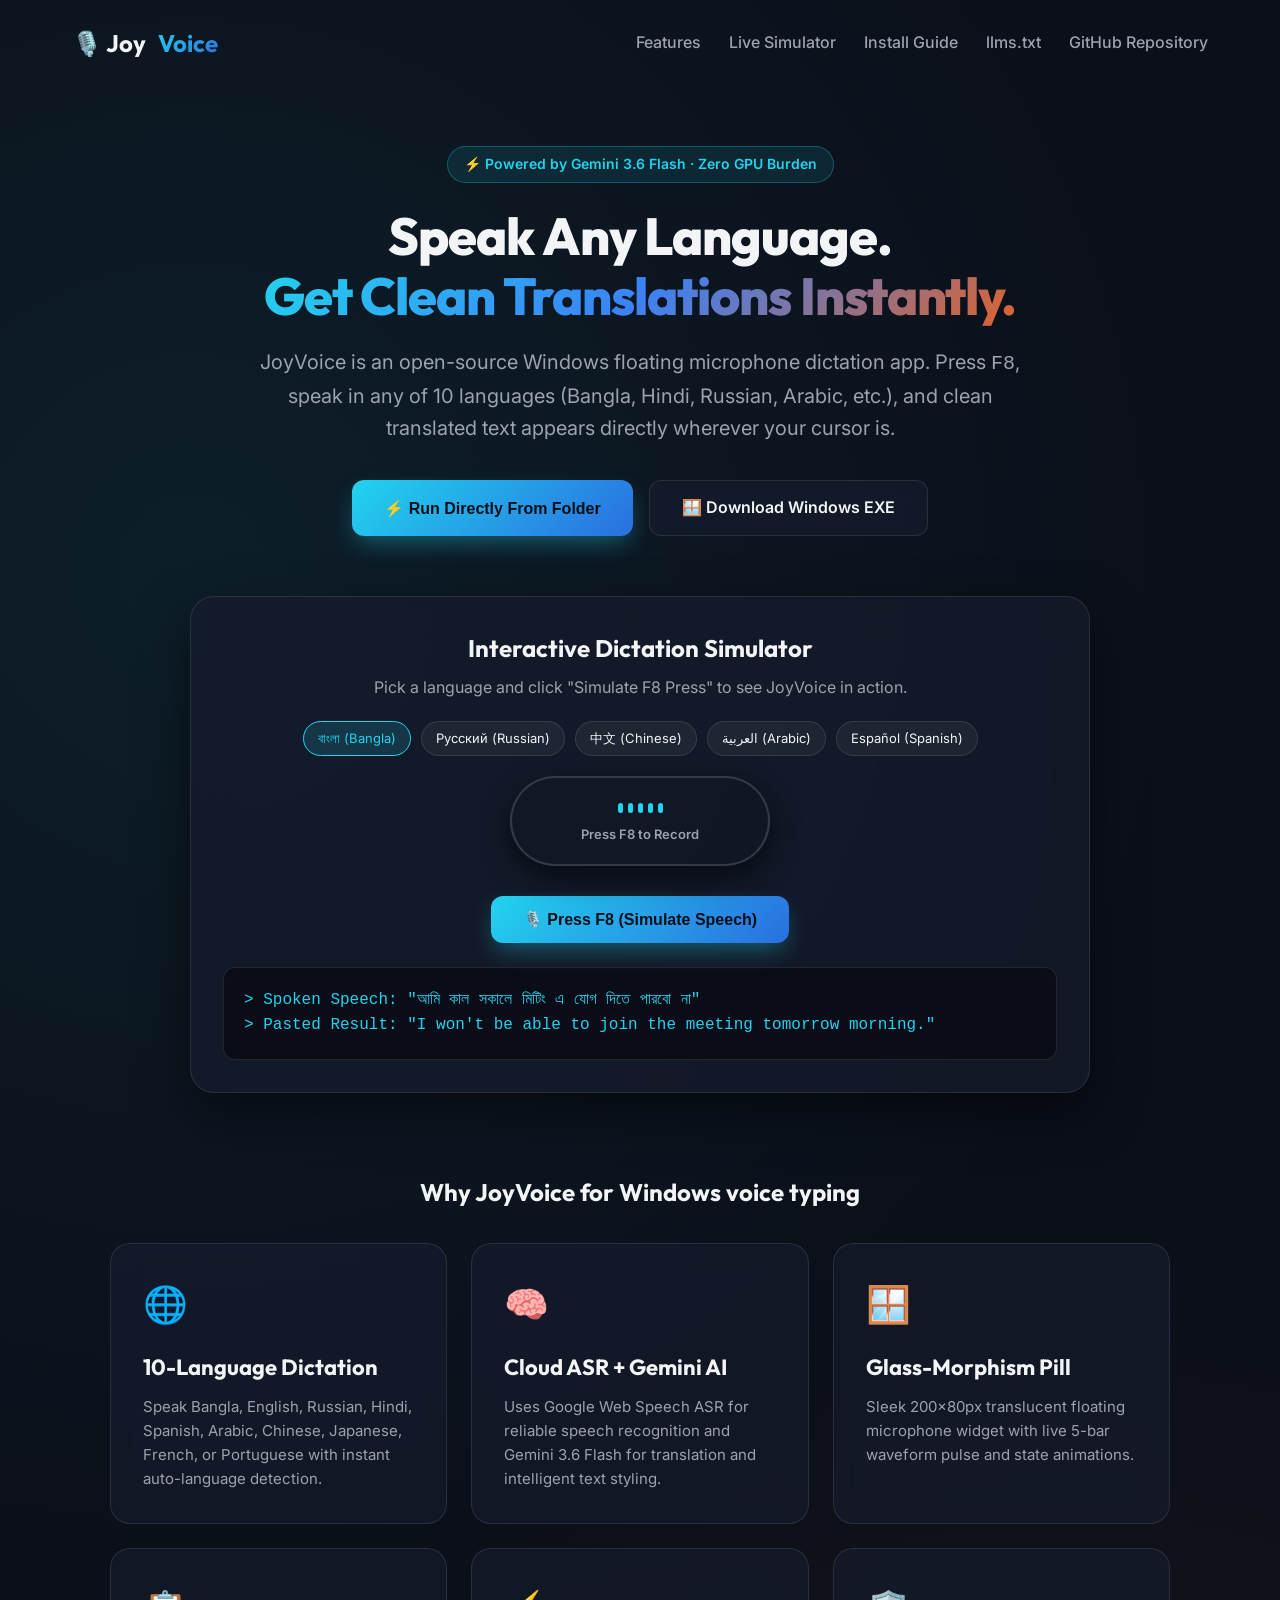
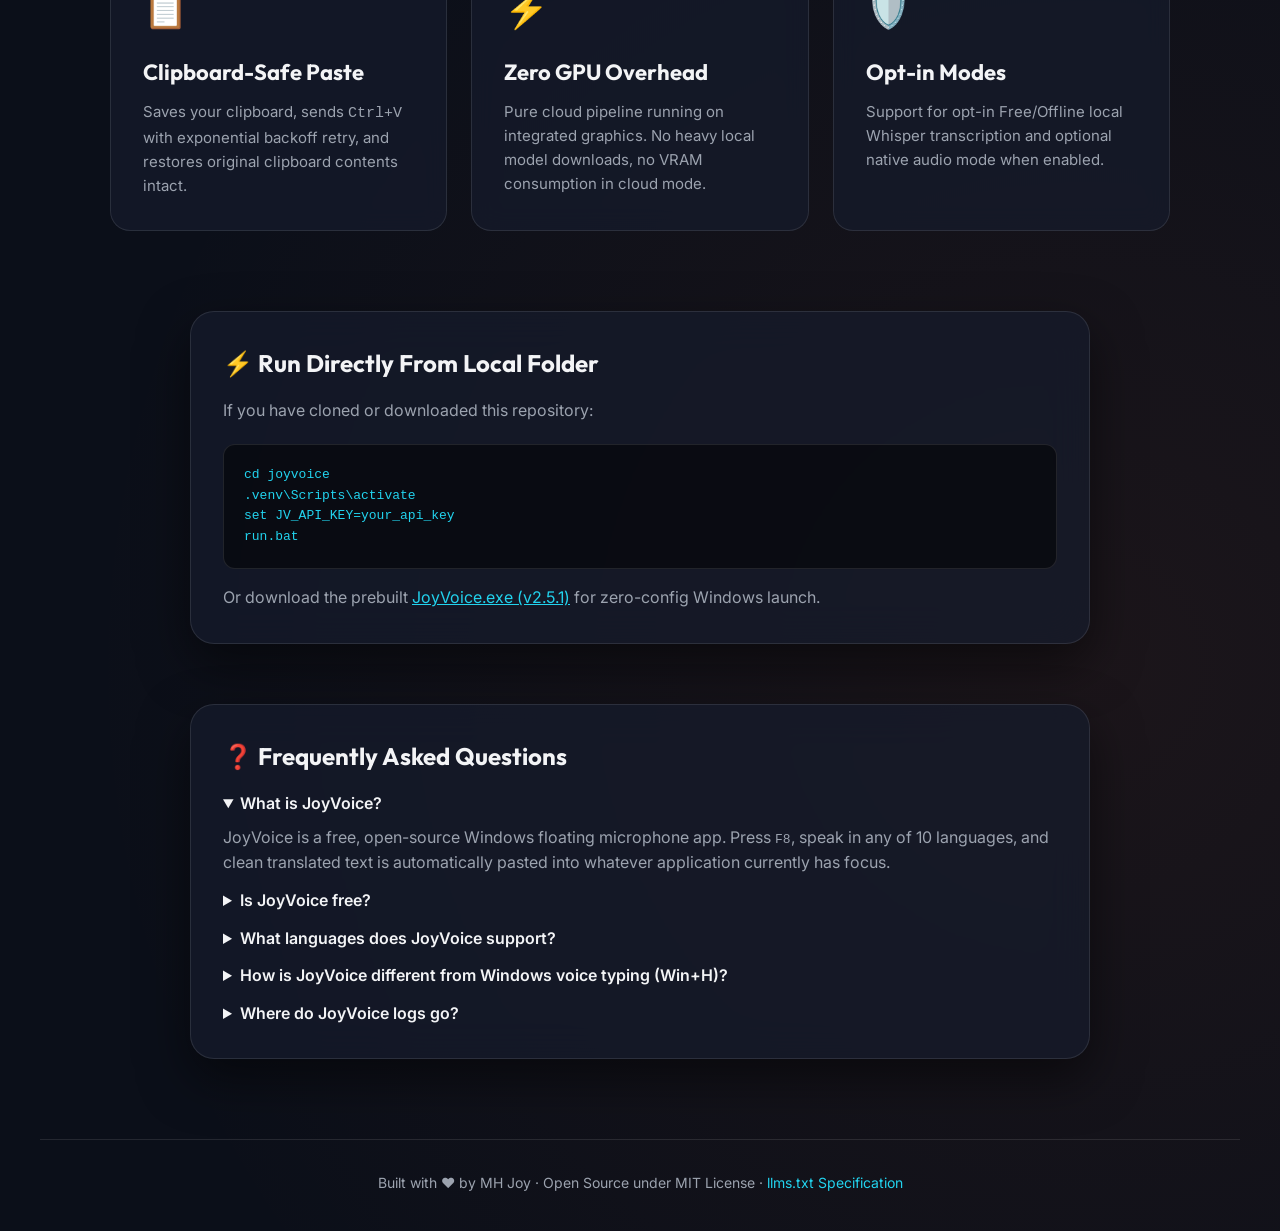
==== index.html @ e8e82bc1 "fix(release): v2.5.1 provenance guard, partial-assembly fix, live-evidence correction" ====
<!DOCTYPE html>
<html lang="en">
<head>
    <meta charset="UTF-8">
    <meta name="viewport" content="width=device-width, initial-scale=1.0">
    
    <!-- Primary SEO Meta Tags -->
    <title>JoyVoice — Floating AI Voice Dictation & Real-Time Translation for Windows</title>
    <meta name="title" content="JoyVoice — Floating AI Voice Dictation & Real-Time Translation for Windows">
    <meta name="description" content="JoyVoice is an open-source Windows floating mic for Bangla and multilingual dictation. Use the optional joyvoice-fast-audio gateway route for fast transcript plus translation, then auto-paste clean text into any app.">
    <meta name="keywords" content="Bangla voice typing, JoyVoice, Gemini voice dictation, speech translation Windows 11, floating mic app, voice to text auto paste, speech to text bangla english, open source voice typing, zero gpu dictation">
    <meta name="author" content="MH Joy">
    <meta name="robots" content="index, follow">
    <link rel="canonical" href="https://github.com/MHJoy99/joyvoice">

    <!-- Open Graph / Facebook -->
    <meta property="og:type" content="website">
    <meta property="og:site_name" content="JoyVoice">
    <meta property="og:locale" content="en_US">
    <meta property="og:url" content="https://github.com/MHJoy99/joyvoice">
    <meta property="og:title" content="JoyVoice — Floating AI Voice Dictation & Real-Time Translation">
    <meta property="og:description" content="Speak in any of 10 languages. Get clean translated text pasted directly into your application automatically. Zero GPU required in cloud mode.">
    <meta property="og:image" content="https://raw.githubusercontent.com/MHJoy99/joyvoice/master/assets/desktop-mockup.png">
    <meta property="og:image:alt" content="JoyVoice floating glass-morphism mic widget over a Windows desktop">
    <meta property="og:image:type" content="image/png">
    <meta property="og:image:width" content="1200">
    <meta property="og:image:height" content="630">

    <!-- Twitter -->
    <meta name="twitter:card" content="summary_large_image">
    <meta name="twitter:url" content="https://github.com/MHJoy99/joyvoice">
    <meta name="twitter:title" content="JoyVoice — Floating AI Voice Dictation & Real-Time Translation">
    <meta name="twitter:description" content="Ultra-low latency floating mic dictation software for Windows. Speak Bangla, Russian, Hindi, Spanish, or Arabic — get instant clean translations.">
    <meta name="twitter:image" content="https://raw.githubusercontent.com/MHJoy99/joyvoice/master/assets/desktop-mockup.png">
    <meta name="twitter:image:alt" content="JoyVoice floating mic widget preview">

    <!-- Theme + favicon -->
    <meta name="theme-color" content="#0b0f19">
    <link rel="icon" type="image/x-icon" href="assets/icon.ico">

    <!-- Google Fonts -->
    <link rel="preconnect" href="https://fonts.googleapis.com">
    <link rel="preconnect" href="https://fonts.gstatic.com" crossorigin>
    <link href="https://fonts.googleapis.com/css2?family=Inter:wght@300;400;500;600;700&family=Outfit:wght@500;600;700;800&display=swap" rel="stylesheet">

    <!-- Schema.org JSON-LD -->
    <script type="application/ld+json">
    {
      "@context": "https://schema.org",
      "@type": "SoftwareApplication",
      "name": "JoyVoice",
      "url": "https://github.com/MHJoy99/joyvoice",
      "sameAs": ["https://github.com/MHJoy99/joyvoice"],
      "applicationCategory": "ProductivityApplication",
      "operatingSystem": "Windows 10, Windows 11",
      "softwareVersion": "2.5.1",
      "description": "Open-source Windows floating microphone dictation and real-time speech translation with optional native audio through the joyvoice-fast-audio gateway route.",
      "license": "https://opensource.org/licenses/MIT",
      "offers": {
        "@type": "Offer",
        "price": "0.00",
        "priceCurrency": "USD",
        "availability": "https://schema.org/InStock"
      },
      "author": {
        "@type": "Person",
        "name": "MH Joy"
      }
    }
    </script>
    <script type="application/ld+json">
    {
      "@context": "https://schema.org",
      "@type": "FAQPage",
      "mainEntity": [
        {
          "@type": "Question",
          "name": "What is JoyVoice?",
          "acceptedAnswer": {
            "@type": "Answer",
            "text": "JoyVoice is a free, open-source Windows floating microphone app. Press F8, speak in any of 10 languages, and clean translated text is automatically pasted into whatever application currently has focus."
          }
        },
        {
          "@type": "Question",
          "name": "Is JoyVoice free?",
          "acceptedAnswer": {
            "@type": "Answer",
            "text": "Yes. JoyVoice is free and open-source under the MIT license. Cloud dictation uses your own API gateway key at roughly $0.001 per dictation, and the opt-in Free and Offline Mode needs no API key at all."
          }
        },
        {
          "@type": "Question",
          "name": "What languages does JoyVoice support?",
          "acceptedAnswer": {
            "@type": "Answer",
            "text": "JoyVoice supports 10 languages for dictation and translation: Bangla, English, Russian, Hindi, Spanish, Arabic, Chinese (Mandarin), Japanese, French, and Portuguese, with automatic source-language detection."
          }
        },
        {
          "@type": "Question",
          "name": "How is JoyVoice different from Windows voice typing (Win+H)?",
          "acceptedAnswer": {
            "@type": "Answer",
            "text": "Windows voice typing (Win+H) covers fewer languages, needs manual language switching, and has no translation targets. JoyVoice auto-detects 10 languages, translates into any of the 10 target languages, pastes clipboard-safely with retry, and adds text styles, history, and global hotkeys."
          }
        },
        {
          "@type": "Question",
          "name": "Where do JoyVoice logs go?",
          "acceptedAnswer": {
            "@type": "Answer",
            "text": "JoyVoice writes logs to %APPDATA%/JoyVoice/joyvoice.log, settings to settings.json, and dictation history to history.json in the same folder."
          }
        }
      ]
    }
    </script>

    <style>
        :root {
            --bg-color: #0b0f19;
            --surface-color: rgba(22, 28, 45, 0.7);
            --surface-border: rgba(255, 255, 255, 0.1);
            --text-primary: #f3f4f6;
            --text-secondary: #9ca3af;
            --accent-cyan: #22d3ee;
            --accent-orange: #e0622a;
            --accent-blue: #2a6fe0;
            --accent-green: #2ecc71;
            --font-heading: 'Outfit', sans-serif;
            --font-body: 'Inter', sans-serif;
        }

        * {
            box-sizing: border-box;
            margin: 0;
            padding: 0;
        }

        body {
            background-color: var(--bg-color);
            color: var(--text-primary);
            font-family: var(--font-body);
            line-height: 1.6;
            overflow-x: hidden;
            background-image: 
                radial-gradient(circle at 15% 20%, rgba(34, 211, 238, 0.08) 0%, transparent 40%),
                radial-gradient(circle at 85% 80%, rgba(224, 98, 42, 0.08) 0%, transparent 40%);
        }

        header {
            max-width: 1200px;
            margin: 0 auto;
            padding: 24px 32px;
            display: flex;
            justify-content: space-between;
            align-items: center;
        }

        .logo-container {
            display: flex;
            align-items: center;
            gap: 12px;
            font-family: var(--font-heading);
            font-size: 24px;
            font-weight: 700;
            color: var(--text-primary);
            text-decoration: none;
        }

        .logo-badge {
            background: linear-gradient(135deg, var(--accent-cyan), var(--accent-blue));
            -webkit-background-clip: text;
            -webkit-text-fill-color: transparent;
        }

        nav a {
            color: var(--text-secondary);
            text-decoration: none;
            margin-left: 24px;
            font-weight: 500;
            transition: color 0.2s ease;
        }

        nav a:hover {
            color: var(--accent-cyan);
        }

        .hero {
            max-width: 1000px;
            margin: 60px auto 40px auto;
            text-align: center;
            padding: 0 20px;
        }

        .badge-pill {
            display: inline-flex;
            align-items: center;
            gap: 8px;
            padding: 6px 16px;
            background: rgba(34, 211, 238, 0.1);
            border: 1px solid rgba(34, 211, 238, 0.3);
            border-radius: 999px;
            color: var(--accent-cyan);
            font-size: 14px;
            font-weight: 600;
            margin-bottom: 24px;
        }

        h1 {
            font-family: var(--font-heading);
            font-size: 52px;
            font-weight: 800;
            line-height: 1.15;
            margin-bottom: 20px;
            letter-spacing: -0.02em;
        }

        h1 span {
            background: linear-gradient(135deg, #22d3ee 0%, #3b82f6 50%, #e0622a 100%);
            -webkit-background-clip: text;
            -webkit-text-fill-color: transparent;
        }

        .hero p {
            font-size: 20px;
            color: var(--text-secondary);
            max-width: 760px;
            margin: 0 auto 36px auto;
        }

        .cta-group {
            display: flex;
            justify-content: center;
            gap: 16px;
            flex-wrap: wrap;
        }

        .btn {
            display: inline-flex;
            align-items: center;
            gap: 10px;
            padding: 14px 32px;
            border-radius: 12px;
            font-weight: 600;
            font-size: 16px;
            text-decoration: none;
            transition: all 0.25s ease;
            cursor: pointer;
            border: none;
        }

        .btn-primary {
            background: linear-gradient(135deg, var(--accent-cyan), var(--accent-blue));
            color: #0b0f19;
            box-shadow: 0 10px 25px -5px rgba(34, 211, 238, 0.4);
        }

        .btn-primary:hover {
            transform: translateY(-2px);
            box-shadow: 0 15px 30px -5px rgba(34, 211, 238, 0.6);
        }

        .btn-secondary {
            background: var(--surface-color);
            color: var(--text-primary);
            border: 1px solid var(--surface-border);
            backdrop-filter: blur(12px);
        }

        .btn-secondary:hover {
            border-color: var(--accent-cyan);
            color: var(--accent-cyan);
        }

        /* Glass Widget Demo Simulation */
        .demo-section {
            max-width: 900px;
            margin: 60px auto;
            padding: 32px;
            background: var(--surface-color);
            border: 1px solid var(--surface-border);
            border-radius: 24px;
            backdrop-filter: blur(20px);
            box-shadow: 0 20px 50px rgba(0,0,0,0.5);
            text-align: center;
        }

        .widget-pill-demo {
            width: 260px;
            height: 90px;
            margin: 20px auto;
            background: rgba(18, 24, 38, 0.85);
            border: 2px solid rgba(255, 255, 255, 0.15);
            border-radius: 45px;
            display: flex;
            flex-direction: column;
            justify-content: center;
            align-items: center;
            position: relative;
            box-shadow: 0 10px 30px rgba(0,0,0,0.6);
            transition: all 0.3s ease;
        }

        .widget-pill-demo.recording {
            border-color: var(--accent-orange);
            box-shadow: 0 0 25px rgba(224, 98, 42, 0.4);
        }

        .widget-pill-demo.processing {
            border-color: var(--accent-blue);
            box-shadow: 0 0 25px rgba(42, 111, 224, 0.4);
        }

        .widget-pill-demo.pasted {
            border-color: var(--accent-green);
            box-shadow: 0 0 25px rgba(46, 204, 113, 0.4);
        }

        .waveform-bars {
            display: flex;
            align-items: center;
            gap: 5px;
            height: 24px;
            margin-bottom: 4px;
        }

        .bar {
            width: 5px;
            background: var(--accent-cyan);
            border-radius: 3px;
            height: 10px;
            transition: height 0.15s ease;
        }

        .recording .bar {
            background: var(--accent-orange);
            animation: pulse-wave 0.6s infinite alternate ease-in-out;
        }

        .bar:nth-child(1) { animation-delay: 0.1s; }
        .bar:nth-child(2) { animation-delay: 0.25s; }
        .bar:nth-child(3) { animation-delay: 0.4s; }
        .bar:nth-child(4) { animation-delay: 0.2s; }
        .bar:nth-child(5) { animation-delay: 0.3s; }

        @keyframes pulse-wave {
            0% { height: 6px; }
            100% { height: 28px; }
        }

        .widget-status {
            font-size: 13px;
            font-weight: 600;
            color: var(--text-secondary);
        }

        .demo-output-box {
            background: rgba(10, 14, 23, 0.9);
            border: 1px solid rgba(255, 255, 255, 0.1);
            border-radius: 12px;
            padding: 20px;
            margin-top: 24px;
            font-family: 'Courier New', Courier, monospace;
            font-size: 16px;
            text-align: left;
            min-height: 80px;
            color: var(--accent-cyan);
        }

        .lang-selector-bar {
            display: flex;
            justify-content: center;
            gap: 10px;
            flex-wrap: wrap;
            margin-top: 20px;
        }

        .lang-chip {
            padding: 6px 14px;
            background: rgba(255, 255, 255, 0.05);
            border: 1px solid rgba(255, 255, 255, 0.1);
            border-radius: 20px;
            font-size: 13px;
            cursor: pointer;
            transition: all 0.2s ease;
        }

        .lang-chip.active, .lang-chip:hover {
            background: rgba(34, 211, 238, 0.15);
            border-color: var(--accent-cyan);
            color: var(--accent-cyan);
        }

        /* Features Grid */
        .features-grid {
            max-width: 1100px;
            margin: 80px auto;
            display: grid;
            grid-template-columns: repeat(auto-fit, minmax(320px, 1fr));
            gap: 24px;
            padding: 0 20px;
        }

        .feature-card {
            background: var(--surface-color);
            border: 1px solid var(--surface-border);
            border-radius: 20px;
            padding: 32px;
            backdrop-filter: blur(12px);
            transition: transform 0.3s ease, border-color 0.3s ease;
        }

        .feature-card:hover {
            transform: translateY(-5px);
            border-color: rgba(34, 211, 238, 0.4);
        }

        .feature-icon {
            font-size: 36px;
            margin-bottom: 16px;
        }

        .feature-card h3 {
            font-family: var(--font-heading);
            font-size: 22px;
            margin-bottom: 10px;
        }

        .feature-card p {
            color: var(--text-secondary);
            font-size: 15px;
        }

        footer {
            max-width: 1200px;
            margin: 80px auto 40px auto;
            text-align: center;
            color: var(--text-secondary);
            font-size: 14px;
            border-top: 1px solid var(--surface-border);
            padding-top: 32px;
        }

        footer a {
            color: var(--accent-cyan);
            text-decoration: none;
        }
    </style>
</head>
<body>

    <header>
        <a href="https://github.com/MHJoy99/joyvoice" class="logo-container">
            🎙️ Joy<span class="logo-badge">Voice</span>
        </a>
        <nav>
            <a href="#features">Features</a>
            <a href="#demo">Live Simulator</a>
            <a href="#install">Install Guide</a>
            <a href="llms.txt">llms.txt</a>
            <a href="https://github.com/MHJoy99/joyvoice" id="nav-github-link">GitHub Repository</a>
        </nav>
    </header>

    <main>
        <section class="hero">
            <div class="badge-pill">⚡ Powered by Gemini 3.6 Flash · Zero GPU Burden</div>
            <h1>Speak Any Language.<br><span>Get Clean Translations Instantly.</span></h1>
            <p>JoyVoice is an open-source Windows floating microphone dictation app. Press <code>F8</code>, speak in any of 10 languages (Bangla, Hindi, Russian, Arabic, etc.), and clean translated text appears directly wherever your cursor is.</p>
            <div class="cta-group">
                <button class="btn btn-primary" id="run-local-cta" onclick="location.href='#install'">⚡ Run Directly From Folder</button>
                <a href="https://github.com/MHJoy99/joyvoice/releases/tag/v2.5.1" class="btn btn-secondary" id="download-exe-cta">🪟 Download Windows EXE</a>
            </div>
        </section>

        <!-- Live Widget Simulator -->
        <section class="demo-section" id="demo">
            <h2 style="font-family: var(--font-heading); margin-bottom: 8px;">Interactive Dictation Simulator</h2>
            <p style="color: var(--text-secondary); margin-bottom: 20px;">Pick a language and click "Simulate F8 Press" to see JoyVoice in action.</p>

            <div class="lang-selector-bar" id="lang-bar">
                <div class="lang-chip active" data-lang="bn" onclick="selectLang(this)">বাংলা (Bangla)</div>
                <div class="lang-chip" data-lang="ru" onclick="selectLang(this)">Русский (Russian)</div>
                <div class="lang-chip" data-lang="zh" onclick="selectLang(this)">中文 (Chinese)</div>
                <div class="lang-chip" data-lang="ar" onclick="selectLang(this)">العربية (Arabic)</div>
                <div class="lang-chip" data-lang="es" onclick="selectLang(this)">Español (Spanish)</div>
            </div>

            <div class="widget-pill-demo" id="widget-demo">
                <div class="waveform-bars">
                    <div class="bar"></div>
                    <div class="bar"></div>
                    <div class="bar"></div>
                    <div class="bar"></div>
                    <div class="bar"></div>
                </div>
                <div class="widget-status" id="widget-status-text">Press F8 to Record</div>
            </div>

            <button class="btn btn-primary" style="margin-top: 10px;" id="sim-f8-btn" onclick="runSimulatedDictation()">🎙️ Press F8 (Simulate Speech)</button>

            <div class="demo-output-box" id="demo-output-text">
                > Spoken Speech: "আমি কাল সকালে মিটিং এ যোগ দিতে পারবো না"<br>
                > Pasted Result: "I won't be able to join the meeting tomorrow morning."
            </div>
        </section>

        <!-- Features Grid -->
        <section class="features-grid" id="features" aria-label="JoyVoice features">
            <h2 style="font-family: var(--font-heading); grid-column: 1/-1; text-align: center; margin-bottom: 8px;">Why JoyVoice for Windows voice typing</h2>
            <div class="feature-card">
                <div class="feature-icon">🌐</div>
                <h3>10-Language Dictation</h3>
                <p>Speak Bangla, English, Russian, Hindi, Spanish, Arabic, Chinese, Japanese, French, or Portuguese with instant auto-language detection.</p>
            </div>
            <div class="feature-card">
                <div class="feature-icon">🧠</div>
                <h3>Cloud ASR + Gemini AI</h3>
                <p>Uses Google Web Speech ASR for reliable speech recognition and Gemini 3.6 Flash for translation and intelligent text styling.</p>
            </div>
            <div class="feature-card">
                <div class="feature-icon">🪟</div>
                <h3>Glass-Morphism Pill</h3>
                <p>Sleek 200×80px translucent floating microphone widget with live 5-bar waveform pulse and state animations.</p>
            </div>
            <div class="feature-card">
                <div class="feature-icon">📋</div>
                <h3>Clipboard-Safe Paste</h3>
                <p>Saves your clipboard, sends <code>Ctrl+V</code> with exponential backoff retry, and restores original clipboard contents intact.</p>
            </div>
            <div class="feature-card">
                <div class="feature-icon">⚡</div>
                <h3>Zero GPU Overhead</h3>
                <p>Pure cloud pipeline running on integrated graphics. No heavy local model downloads, no VRAM consumption in cloud mode.</p>
            </div>
            <div class="feature-card">
                <div class="feature-icon">🛡️</div>
                <h3>Opt-in Modes</h3>
                <p>Support for opt-in Free/Offline local Whisper transcription and optional native audio mode when enabled.</p>
            </div>
        </section>

        <!-- Installation Section -->
        <section class="demo-section" id="install" style="text-align: left;">
            <h2 style="font-family: var(--font-heading); margin-bottom: 16px;">⚡ Run Directly From Local Folder</h2>
            <p style="color: var(--text-secondary); margin-bottom: 20px;">If you have cloned or downloaded this repository:</p>

            <pre style="background: rgba(0,0,0,0.5); padding: 20px; border-radius: 12px; border: 1px solid var(--surface-border); overflow-x: auto; color: var(--accent-cyan);">
cd joyvoice
.venv\Scripts\activate
set JV_API_KEY=your_api_key
run.bat</pre>

            <p style="margin-top: 16px; color: var(--text-secondary);">Or download the prebuilt <a href="https://github.com/MHJoy99/joyvoice/releases/tag/v2.5.1" style="color: var(--accent-cyan);">JoyVoice.exe (v2.5.1)</a> for zero-config Windows launch.</p>
        </section>

        <!-- FAQ Section (mirrors FAQPage JSON-LD above for answer engines) -->
        <section class="demo-section" id="faq" style="text-align: left;">
            <h2 style="font-family: var(--font-heading); margin-bottom: 16px;">❓ Frequently Asked Questions</h2>
            <details open style="margin-bottom: 12px;">
                <summary style="cursor: pointer; font-weight: 600;">What is JoyVoice?</summary>
                <p style="color: var(--text-secondary); margin-top: 8px;">JoyVoice is a free, open-source Windows floating microphone app. Press <code>F8</code>, speak in any of 10 languages, and clean translated text is automatically pasted into whatever application currently has focus.</p>
            </details>
            <details style="margin-bottom: 12px;">
                <summary style="cursor: pointer; font-weight: 600;">Is JoyVoice free?</summary>
                <p style="color: var(--text-secondary); margin-top: 8px;">Yes. JoyVoice is free and open-source under the MIT license. Cloud dictation uses your own API gateway key at roughly $0.001 per dictation, and the opt-in Free &amp; Offline Mode needs no API key at all.</p>
            </details>
            <details style="margin-bottom: 12px;">
                <summary style="cursor: pointer; font-weight: 600;">What languages does JoyVoice support?</summary>
                <p style="color: var(--text-secondary); margin-top: 8px;">10 languages for dictation and translation: Bangla, English, Russian, Hindi, Spanish, Arabic, Chinese (Mandarin), Japanese, French, and Portuguese — with automatic source-language detection.</p>
            </details>
            <details style="margin-bottom: 12px;">
                <summary style="cursor: pointer; font-weight: 600;">How is JoyVoice different from Windows voice typing (Win+H)?</summary>
                <p style="color: var(--text-secondary); margin-top: 8px;"><code>Win+H</code> covers fewer languages, needs manual language switching, and has no translation targets. JoyVoice auto-detects 10 languages, translates into any of the 10 target languages, pastes clipboard-safely with retry, and adds text styles, history, and global hotkeys.</p>
            </details>
            <details>
                <summary style="cursor: pointer; font-weight: 600;">Where do JoyVoice logs go?</summary>
                <p style="color: var(--text-secondary); margin-top: 8px;">Logs live at <code>%APPDATA%\JoyVoice\joyvoice.log</code>, alongside <code>settings.json</code> (settings) and <code>history.json</code> (dictation history). History is saved before every paste, so text is never lost.</p>
            </details>
        </section>
    </main>

    <footer>
        <p>Built with ❤️ by MH Joy · Open Source under MIT License · <a href="llms.txt">llms.txt Specification</a></p>
    </footer>

    <script>
        const simData = {
            bn: {
                spoken: "আমি কাল সকালে মিটিং এ যোগ দিতে পারবো না",
                pasted: "I won't be able to join the meeting tomorrow morning."
            },
            ru: {
                spoken: "Я не могу присоединиться к встрече завтра утром",
                pasted: "I can't join the meeting tomorrow morning."
            },
            zh: {
                spoken: "我明天早上不能参加会议",
                pasted: "I can't attend the meeting tomorrow morning."
            },
            ar: {
                spoken: "لا أستطيع الانضمام إلى الاجتماع صباح الغد",
                pasted: "I can't join the meeting tomorrow morning."
            },
            es: {
                spoken: "No puedo unirme a la reunión mañana por la mañana",
                pasted: "I cannot join the meeting tomorrow morning."
            }
        };

        let currentLang = 'bn';

        function selectLang(el) {
            document.querySelectorAll('.lang-chip').forEach(c => c.classList.remove('active'));
            el.classList.add('active');
            currentLang = el.getAttribute('data-lang');
            document.getElementById('demo-output-text').innerHTML = 
                `> Spoken Speech: "${simData[currentLang].spoken}"<br>` +
                `> Pasted Result: "${simData[currentLang].pasted}"`;
        }

        function runSimulatedDictation() {
            const widget = document.getElementById('widget-demo');
            const status = document.getElementById('widget-status-text');
            const output = document.getElementById('demo-output-text');
            const btn = document.getElementById('sim-f8-btn');

            btn.disabled = true;
            widget.className = 'widget-pill-demo recording';
            status.textContent = 'Recording Speech...';
            output.innerHTML = `> Recording mic input (${currentLang.toUpperCase()})...`;

            setTimeout(() => {
                widget.className = 'widget-pill-demo processing';
                status.textContent = 'Cloud ASR & Gemini AI Processing...';
                output.innerHTML = `> Google ASR + Gemini text processing in progress...`;
            }, 1800);

            setTimeout(() => {
                widget.className = 'widget-pill-demo pasted';
                status.textContent = 'Pasted via Ctrl+V!';
                output.innerHTML =
                    `> Spoken Speech: "${simData[currentLang].spoken}"<br>` +
                    `> Clean Output: "${simData[currentLang].pasted}"<br>` +
                    `> ✅ Auto-pasted directly into active window.`;
            }, 3600);

            setTimeout(() => {
                widget.className = 'widget-pill-demo';
                status.textContent = 'Press F8 to Record';
                btn.disabled = false;
            }, 5500);
        }
    </script>
</body>
</html>
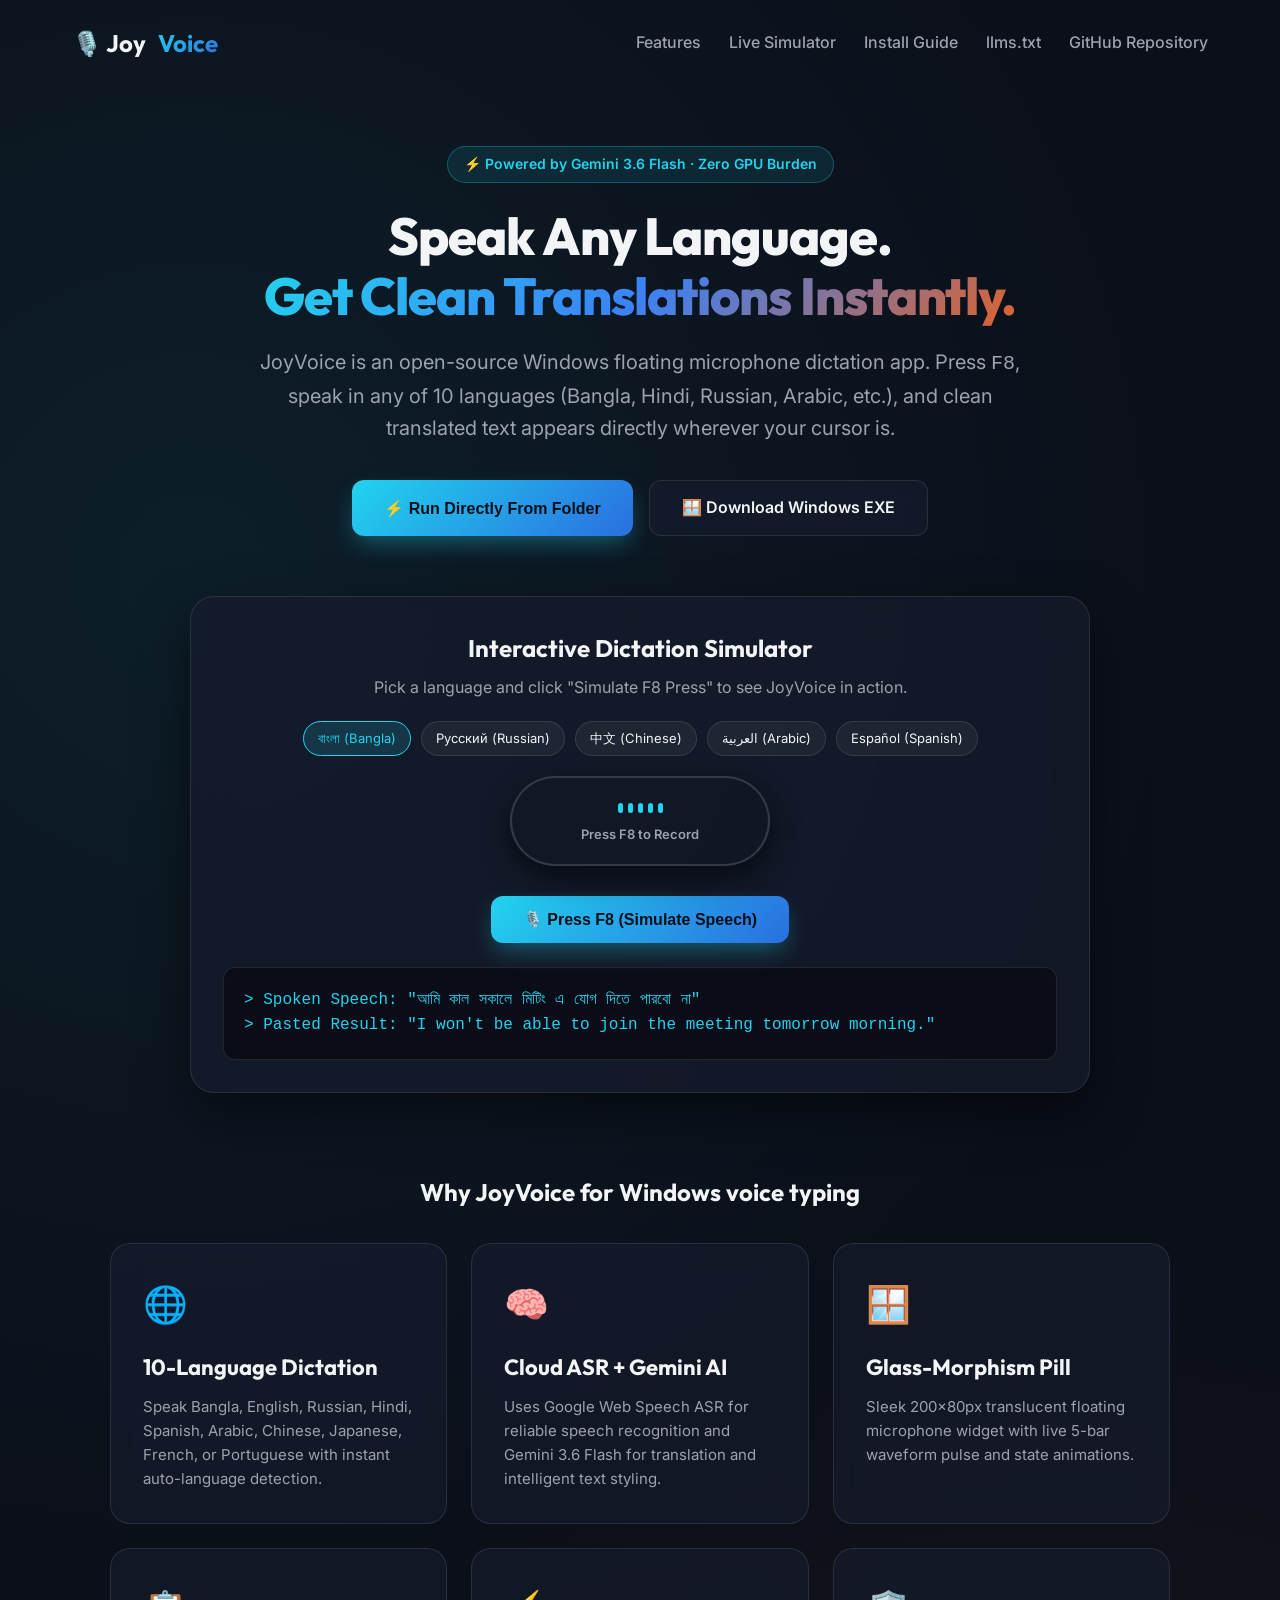
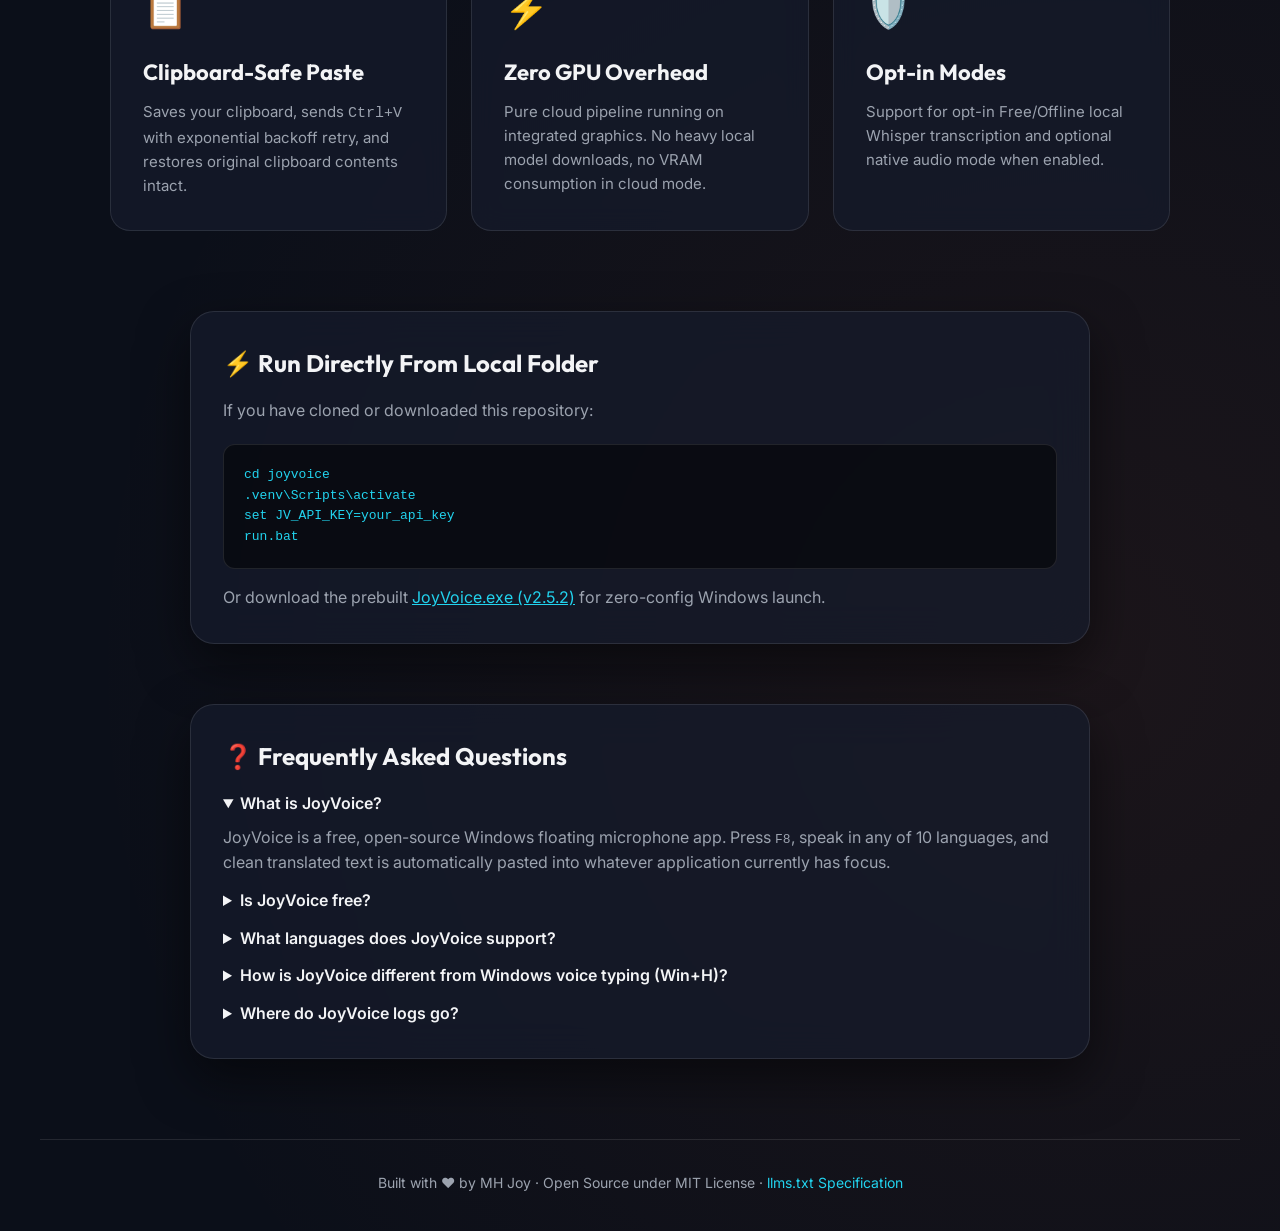
==== commit f6aee9e4: "fix(guard): close completion/grounding boundary bypasses for v2.5.2" ====
--- a/index.html
+++ b/index.html
@@ -53,7 +53,7 @@
       "sameAs": ["https://github.com/MHJoy99/joyvoice"],
       "applicationCategory": "ProductivityApplication",
       "operatingSystem": "Windows 10, Windows 11",
-      "softwareVersion": "2.5.1",
+      "softwareVersion": "2.5.2",
       "description": "Open-source Windows floating microphone dictation and real-time speech translation with optional native audio through the joyvoice-fast-audio gateway route.",
       "license": "https://opensource.org/licenses/MIT",
       "offers": {
@@ -471,7 +471,7 @@
             <p>JoyVoice is an open-source Windows floating microphone dictation app. Press <code>F8</code>, speak in any of 10 languages (Bangla, Hindi, Russian, Arabic, etc.), and clean translated text appears directly wherever your cursor is.</p>
             <div class="cta-group">
                 <button class="btn btn-primary" id="run-local-cta" onclick="location.href='#install'">⚡ Run Directly From Folder</button>
-                <a href="https://github.com/MHJoy99/joyvoice/releases/tag/v2.5.1" class="btn btn-secondary" id="download-exe-cta">🪟 Download Windows EXE</a>
+                <a href="https://github.com/MHJoy99/joyvoice/releases/tag/v2.5.2" class="btn btn-secondary" id="download-exe-cta">🪟 Download Windows EXE</a>
             </div>
         </section>
 
@@ -553,7 +553,7 @@
 set JV_API_KEY=your_api_key
 run.bat</pre>
 
-            <p style="margin-top: 16px; color: var(--text-secondary);">Or download the prebuilt <a href="https://github.com/MHJoy99/joyvoice/releases/tag/v2.5.1" style="color: var(--accent-cyan);">JoyVoice.exe (v2.5.1)</a> for zero-config Windows launch.</p>
+            <p style="margin-top: 16px; color: var(--text-secondary);">Or download the prebuilt <a href="https://github.com/MHJoy99/joyvoice/releases/tag/v2.5.2" style="color: var(--accent-cyan);">JoyVoice.exe (v2.5.2)</a> for zero-config Windows launch.</p>
         </section>
 
         <!-- FAQ Section (mirrors FAQPage JSON-LD above for answer engines) -->
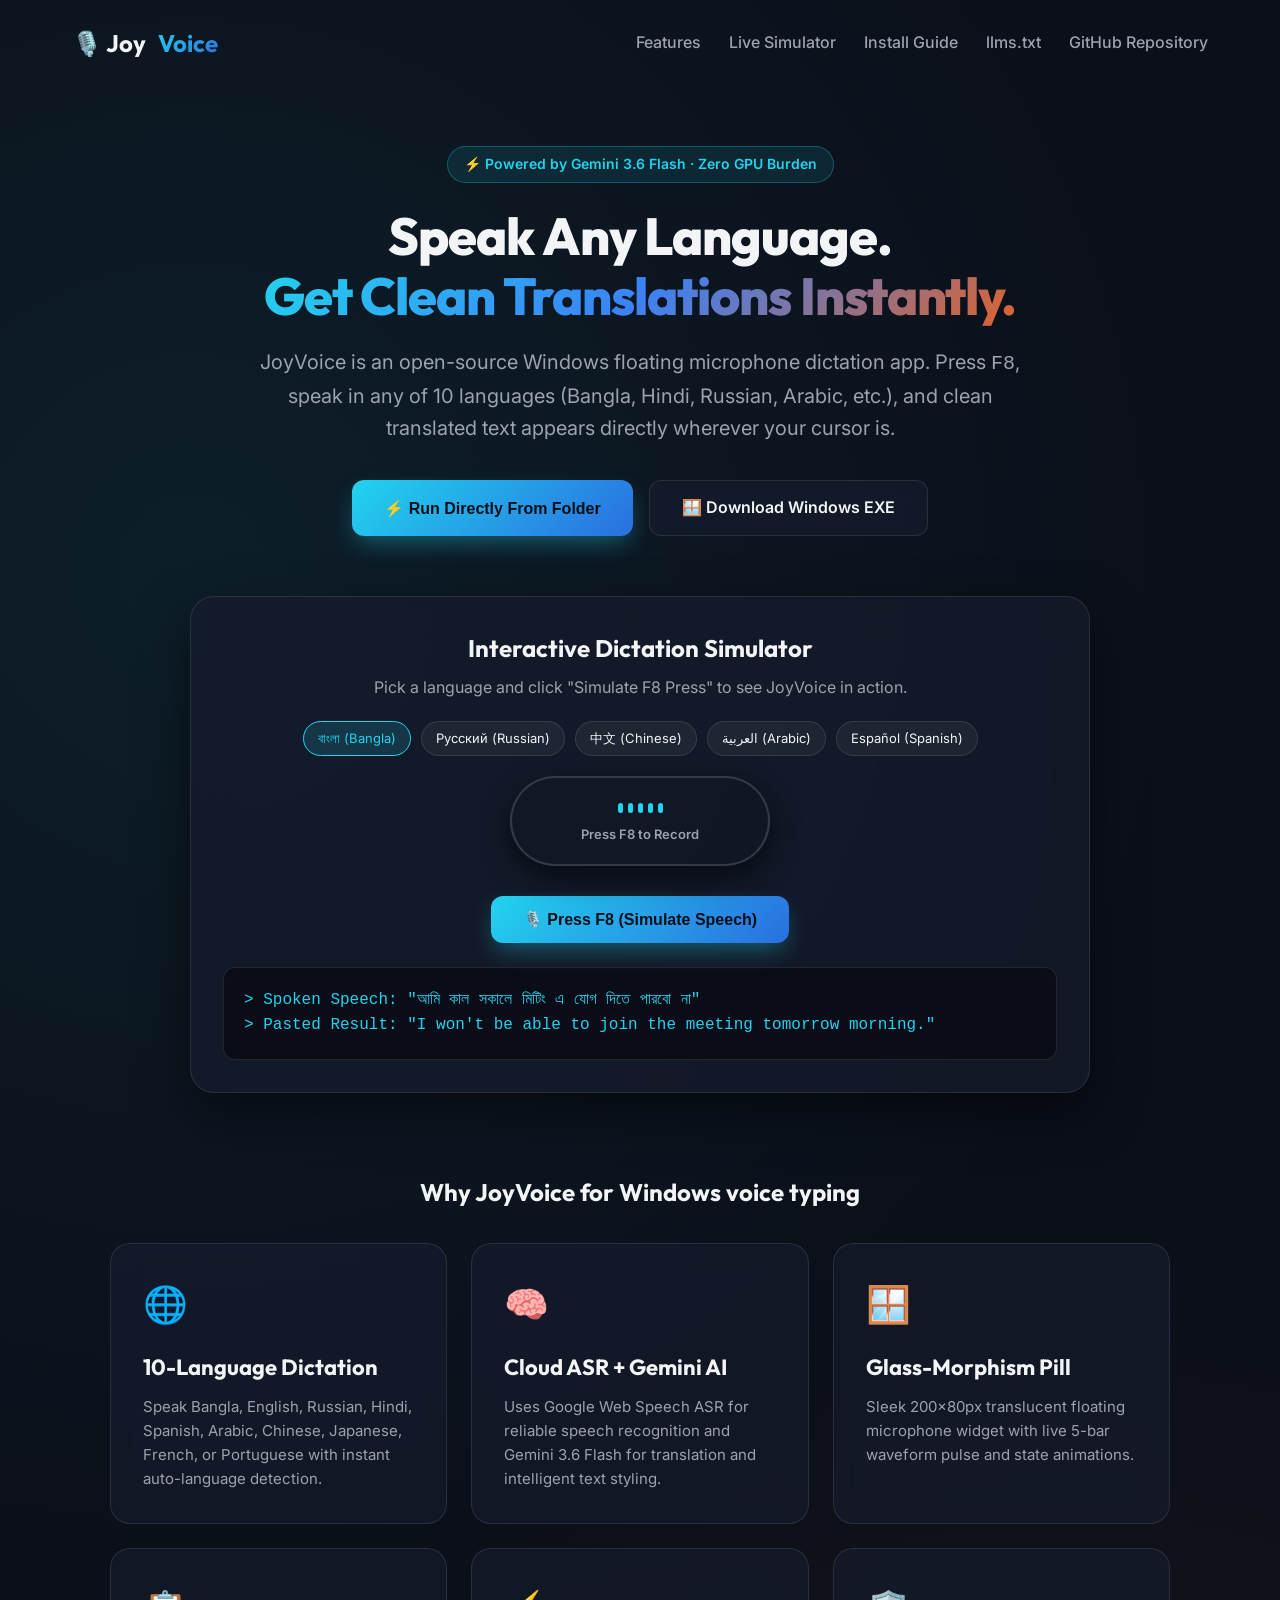
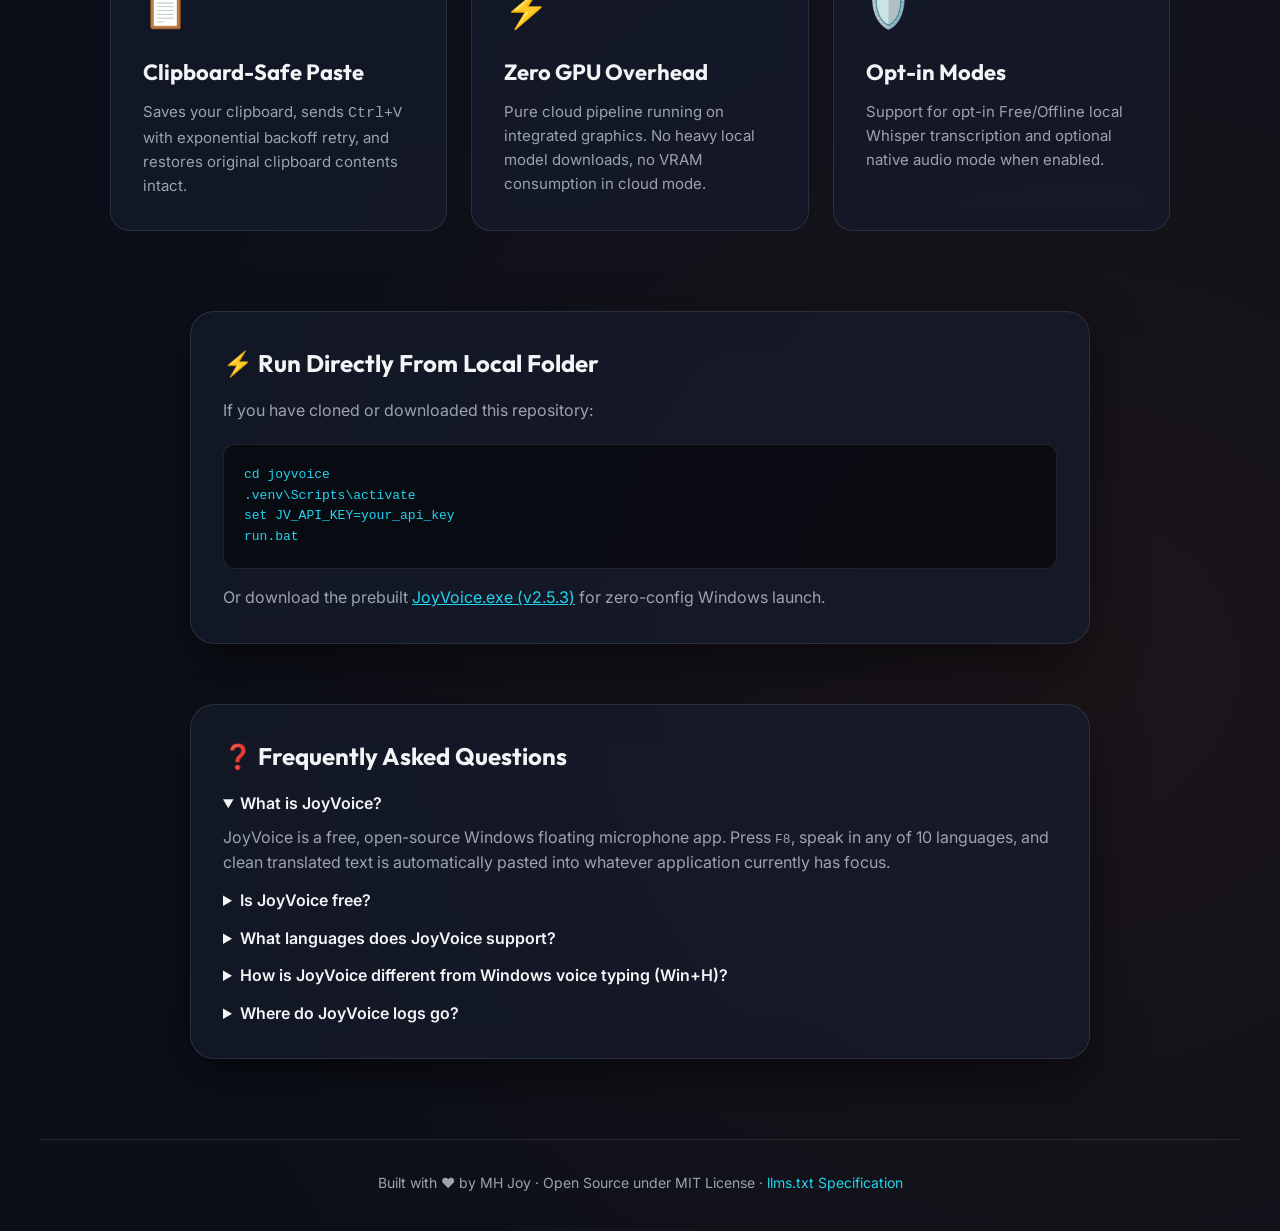
==== commit 25a66578: "fix(guard): close padded negation bypass in v2.5.3" ====
--- a/index.html
+++ b/index.html
@@ -53,7 +53,7 @@
       "sameAs": ["https://github.com/MHJoy99/joyvoice"],
       "applicationCategory": "ProductivityApplication",
       "operatingSystem": "Windows 10, Windows 11",
-      "softwareVersion": "2.5.2",
+      "softwareVersion": "2.5.3",
       "description": "Open-source Windows floating microphone dictation and real-time speech translation with optional native audio through the joyvoice-fast-audio gateway route.",
       "license": "https://opensource.org/licenses/MIT",
       "offers": {
@@ -471,7 +471,7 @@
             <p>JoyVoice is an open-source Windows floating microphone dictation app. Press <code>F8</code>, speak in any of 10 languages (Bangla, Hindi, Russian, Arabic, etc.), and clean translated text appears directly wherever your cursor is.</p>
             <div class="cta-group">
                 <button class="btn btn-primary" id="run-local-cta" onclick="location.href='#install'">⚡ Run Directly From Folder</button>
-                <a href="https://github.com/MHJoy99/joyvoice/releases/tag/v2.5.2" class="btn btn-secondary" id="download-exe-cta">🪟 Download Windows EXE</a>
+                <a href="https://github.com/MHJoy99/joyvoice/releases/tag/v2.5.3" class="btn btn-secondary" id="download-exe-cta">🪟 Download Windows EXE</a>
             </div>
         </section>
 
@@ -553,7 +553,7 @@
 set JV_API_KEY=your_api_key
 run.bat</pre>
 
-            <p style="margin-top: 16px; color: var(--text-secondary);">Or download the prebuilt <a href="https://github.com/MHJoy99/joyvoice/releases/tag/v2.5.2" style="color: var(--accent-cyan);">JoyVoice.exe (v2.5.2)</a> for zero-config Windows launch.</p>
+            <p style="margin-top: 16px; color: var(--text-secondary);">Or download the prebuilt <a href="https://github.com/MHJoy99/joyvoice/releases/tag/v2.5.3" style="color: var(--accent-cyan);">JoyVoice.exe (v2.5.3)</a> for zero-config Windows launch.</p>
         </section>
 
         <!-- FAQ Section (mirrors FAQPage JSON-LD above for answer engines) -->
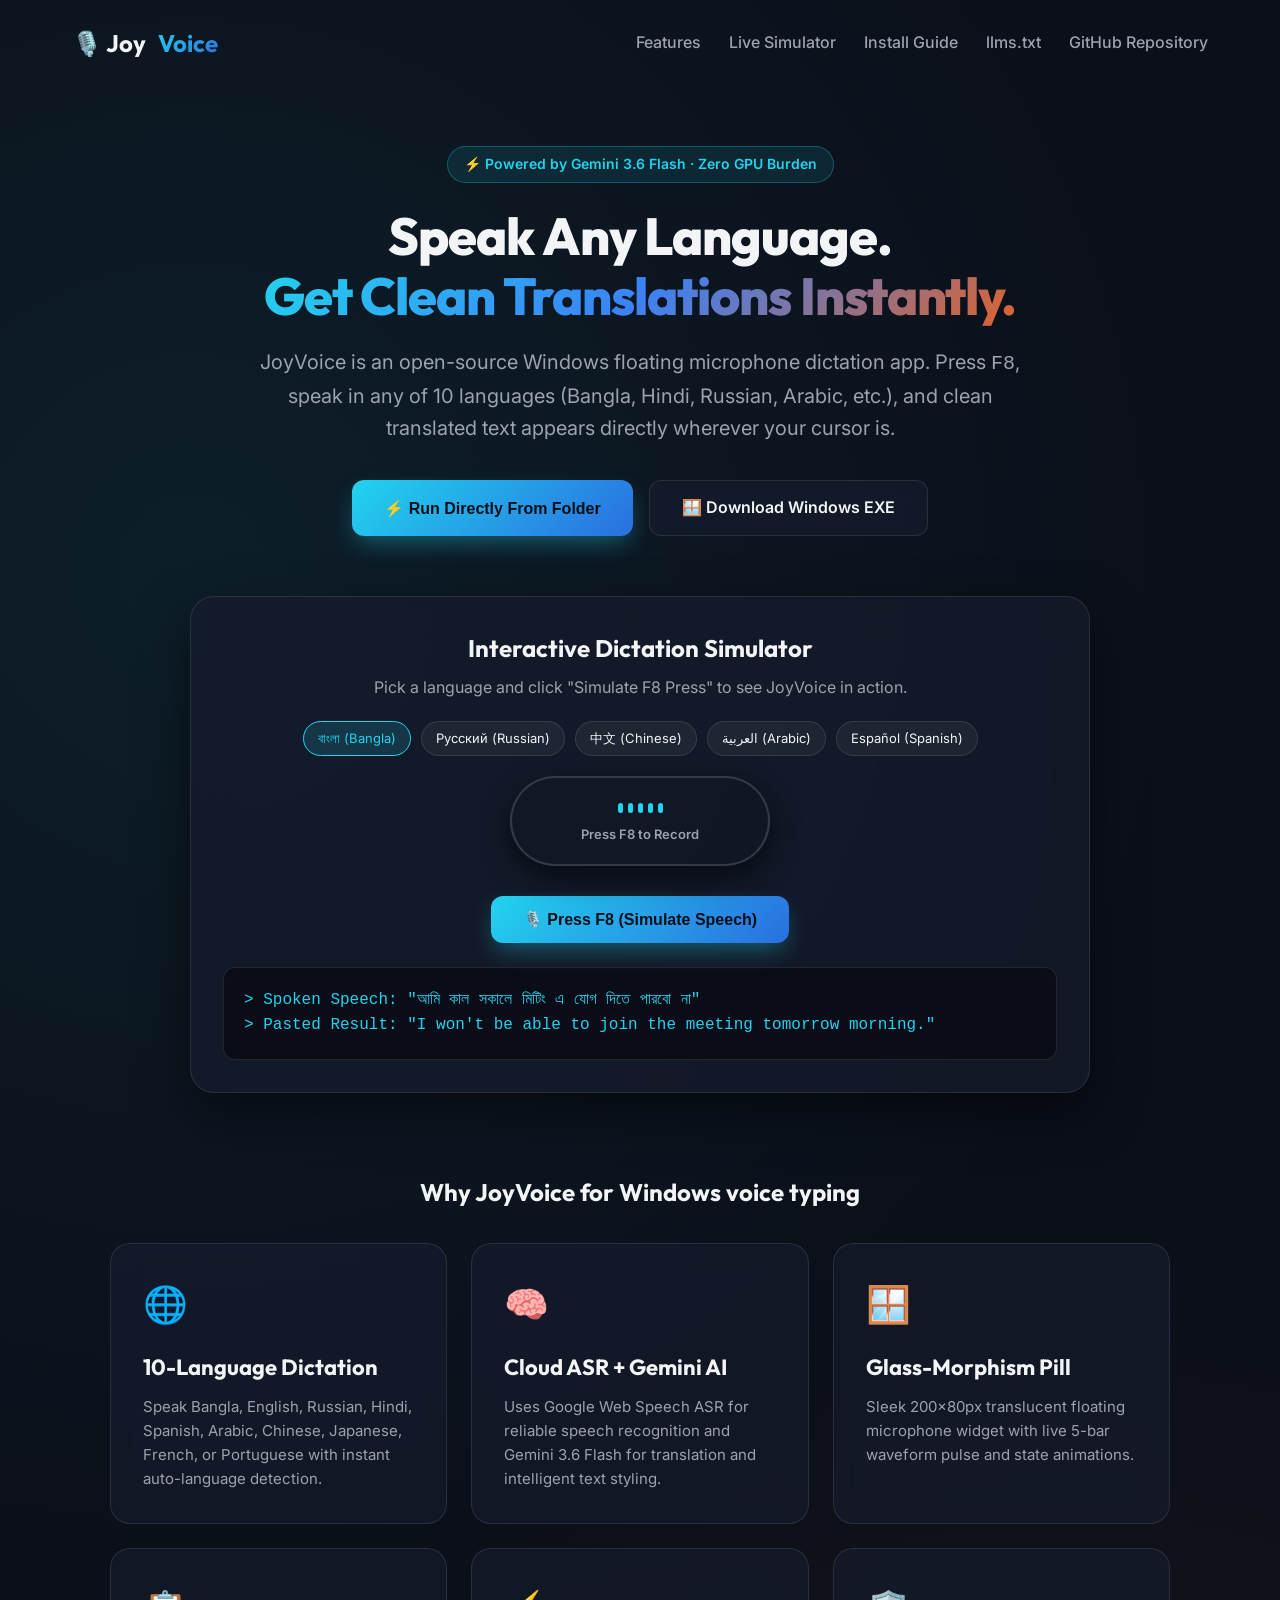
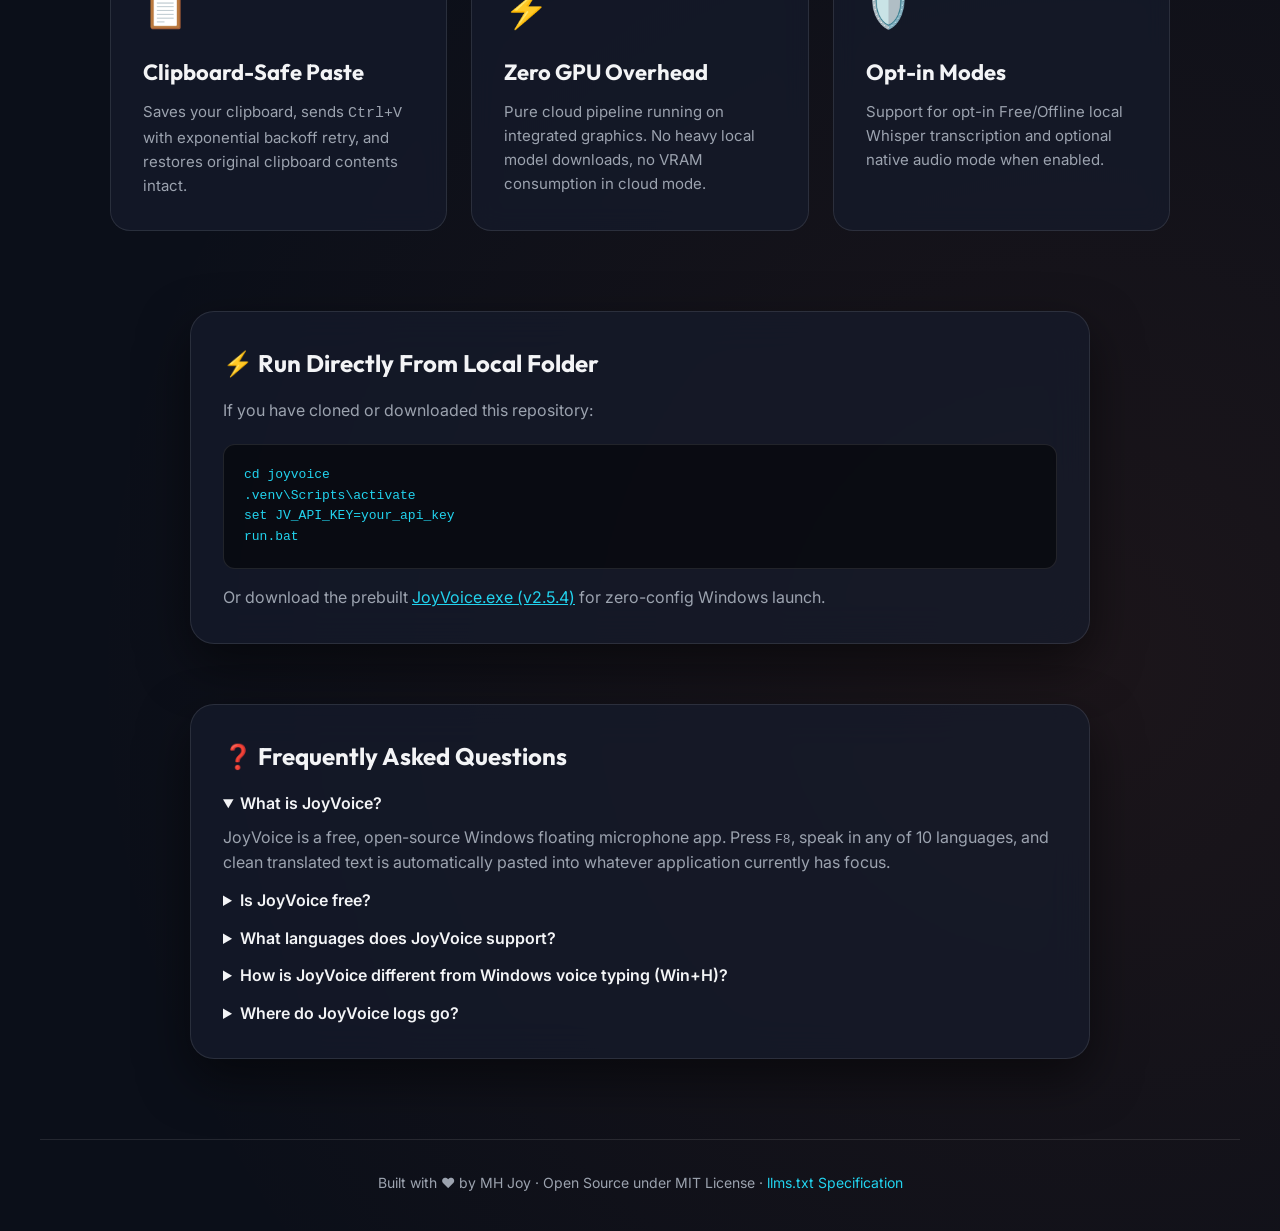
==== commit b0b15bc1: "fix(release): bundle version metadata for v2.5.4" ====
--- a/index.html
+++ b/index.html
@@ -53,7 +53,7 @@
       "sameAs": ["https://github.com/MHJoy99/joyvoice"],
       "applicationCategory": "ProductivityApplication",
       "operatingSystem": "Windows 10, Windows 11",
-      "softwareVersion": "2.5.3",
+      "softwareVersion": "2.5.4",
       "description": "Open-source Windows floating microphone dictation and real-time speech translation with optional native audio through the joyvoice-fast-audio gateway route.",
       "license": "https://opensource.org/licenses/MIT",
       "offers": {
@@ -471,7 +471,7 @@
             <p>JoyVoice is an open-source Windows floating microphone dictation app. Press <code>F8</code>, speak in any of 10 languages (Bangla, Hindi, Russian, Arabic, etc.), and clean translated text appears directly wherever your cursor is.</p>
             <div class="cta-group">
                 <button class="btn btn-primary" id="run-local-cta" onclick="location.href='#install'">⚡ Run Directly From Folder</button>
-                <a href="https://github.com/MHJoy99/joyvoice/releases/tag/v2.5.3" class="btn btn-secondary" id="download-exe-cta">🪟 Download Windows EXE</a>
+                <a href="https://github.com/MHJoy99/joyvoice/releases/tag/v2.5.4" class="btn btn-secondary" id="download-exe-cta">🪟 Download Windows EXE</a>
             </div>
         </section>
 
@@ -553,7 +553,7 @@
 set JV_API_KEY=your_api_key
 run.bat</pre>
 
-            <p style="margin-top: 16px; color: var(--text-secondary);">Or download the prebuilt <a href="https://github.com/MHJoy99/joyvoice/releases/tag/v2.5.3" style="color: var(--accent-cyan);">JoyVoice.exe (v2.5.3)</a> for zero-config Windows launch.</p>
+            <p style="margin-top: 16px; color: var(--text-secondary);">Or download the prebuilt <a href="https://github.com/MHJoy99/joyvoice/releases/tag/v2.5.4" style="color: var(--accent-cyan);">JoyVoice.exe (v2.5.4)</a> for zero-config Windows launch.</p>
         </section>
 
         <!-- FAQ Section (mirrors FAQPage JSON-LD above for answer engines) -->
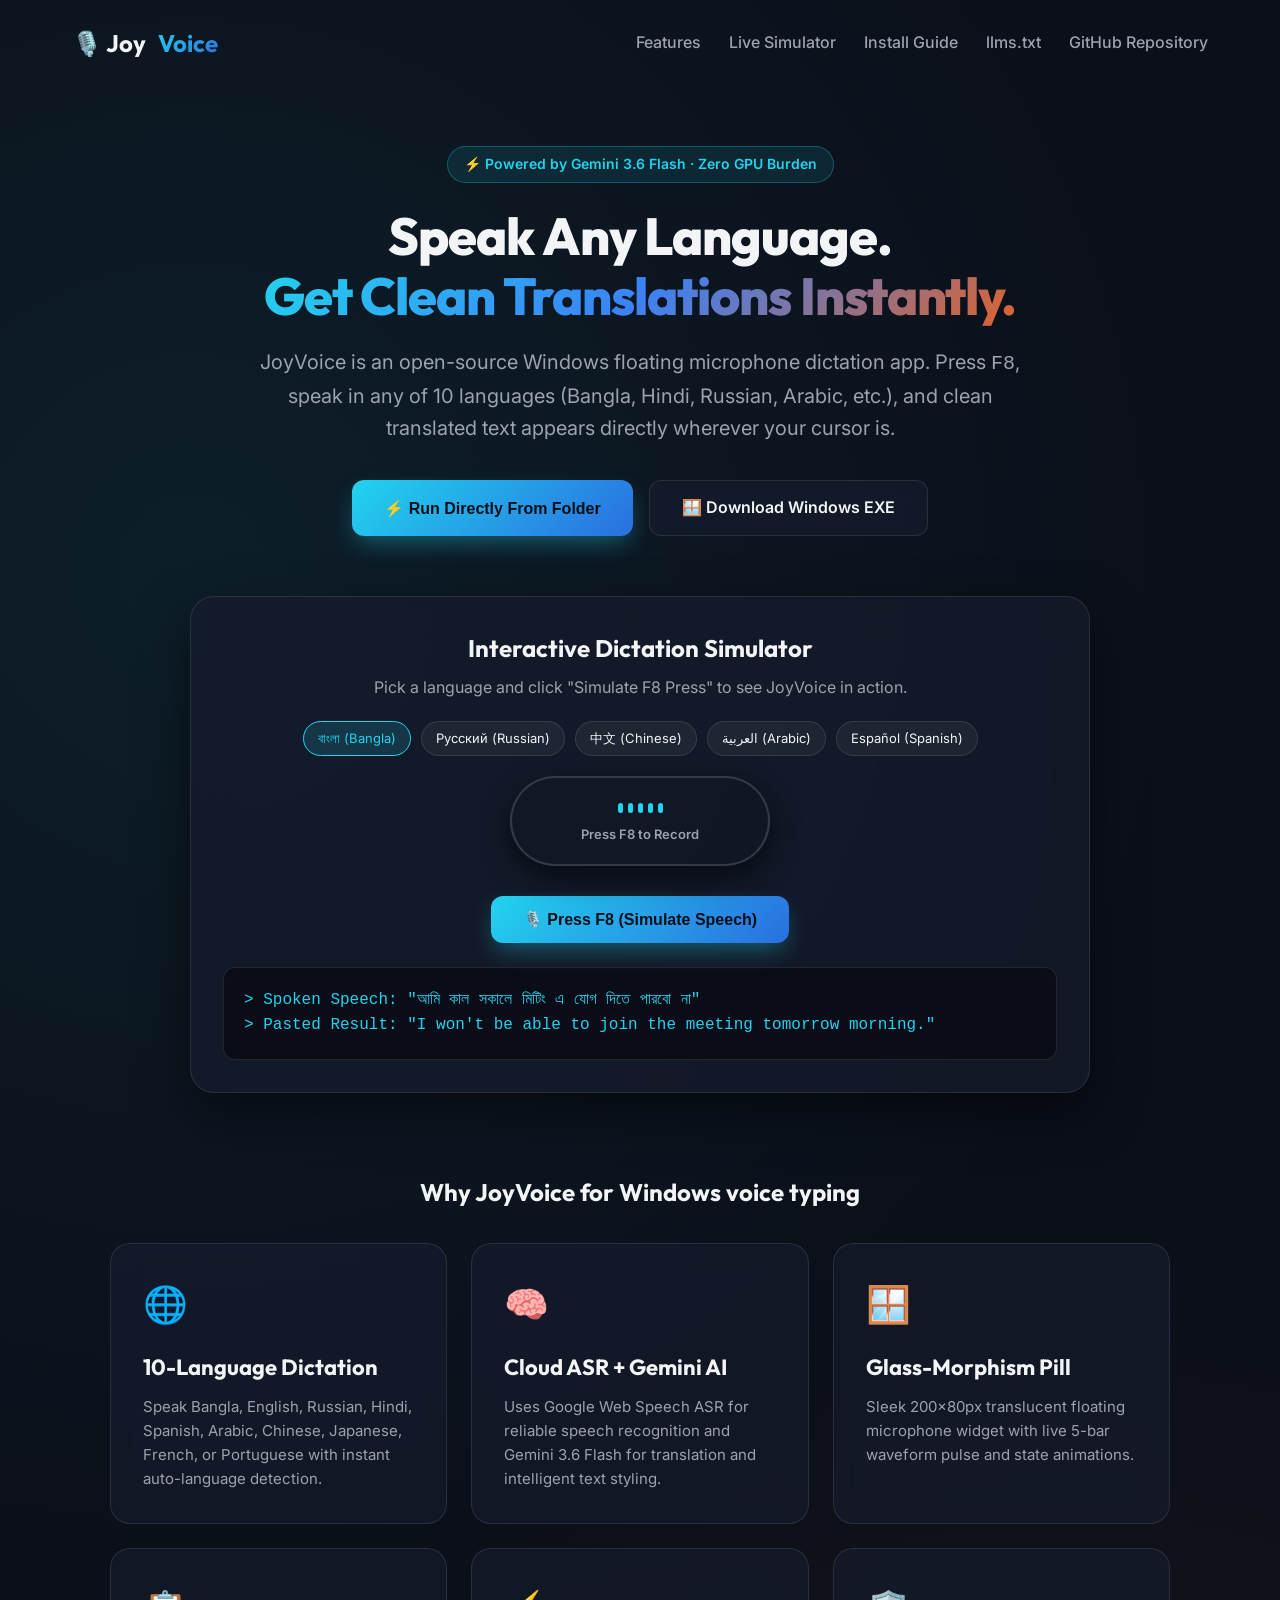
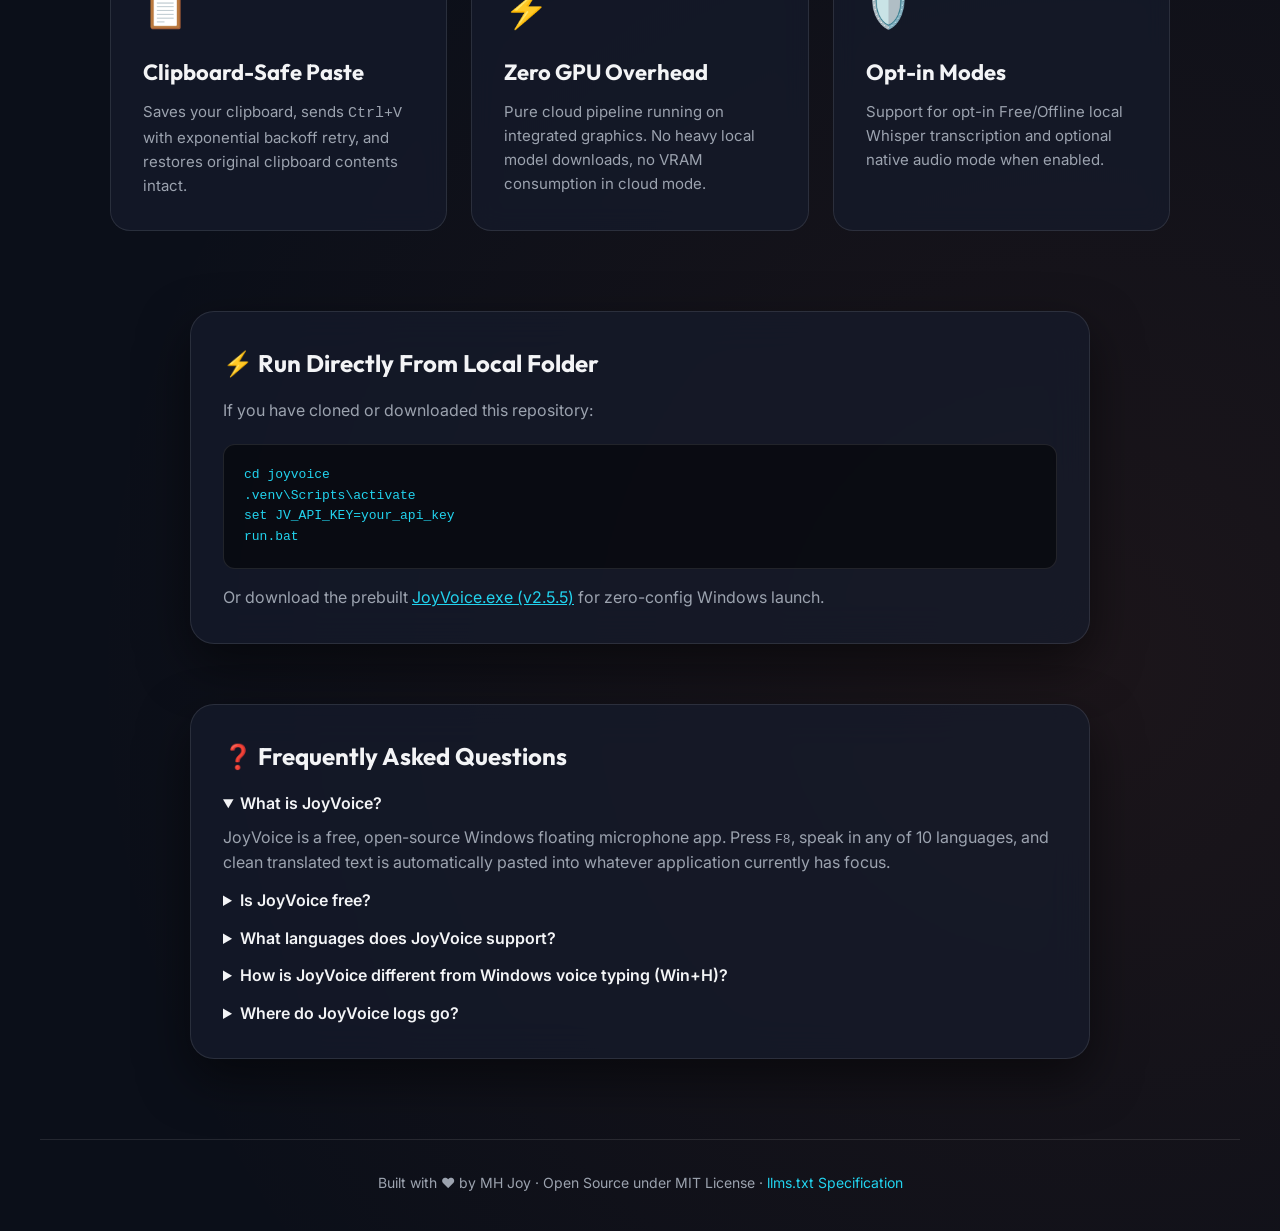
==== commit 0ac17ff2: "fix(release): v2.5.5 English-only output, audio fallback, gateway User-Agent - Never paste untransla" ====
--- a/index.html
+++ b/index.html
@@ -53,7 +53,7 @@
       "sameAs": ["https://github.com/MHJoy99/joyvoice"],
       "applicationCategory": "ProductivityApplication",
       "operatingSystem": "Windows 10, Windows 11",
-      "softwareVersion": "2.5.4",
+      "softwareVersion": "2.5.5",
       "description": "Open-source Windows floating microphone dictation and real-time speech translation with optional native audio through the joyvoice-fast-audio gateway route.",
       "license": "https://opensource.org/licenses/MIT",
       "offers": {
@@ -471,7 +471,7 @@
             <p>JoyVoice is an open-source Windows floating microphone dictation app. Press <code>F8</code>, speak in any of 10 languages (Bangla, Hindi, Russian, Arabic, etc.), and clean translated text appears directly wherever your cursor is.</p>
             <div class="cta-group">
                 <button class="btn btn-primary" id="run-local-cta" onclick="location.href='#install'">⚡ Run Directly From Folder</button>
-                <a href="https://github.com/MHJoy99/joyvoice/releases/tag/v2.5.4" class="btn btn-secondary" id="download-exe-cta">🪟 Download Windows EXE</a>
+                <a href="https://github.com/MHJoy99/joyvoice/releases/tag/v2.5.5" class="btn btn-secondary" id="download-exe-cta">🪟 Download Windows EXE</a>
             </div>
         </section>
 
@@ -553,7 +553,7 @@
 set JV_API_KEY=your_api_key
 run.bat</pre>
 
-            <p style="margin-top: 16px; color: var(--text-secondary);">Or download the prebuilt <a href="https://github.com/MHJoy99/joyvoice/releases/tag/v2.5.4" style="color: var(--accent-cyan);">JoyVoice.exe (v2.5.4)</a> for zero-config Windows launch.</p>
+            <p style="margin-top: 16px; color: var(--text-secondary);">Or download the prebuilt <a href="https://github.com/MHJoy99/joyvoice/releases/tag/v2.5.5" style="color: var(--accent-cyan);">JoyVoice.exe (v2.5.5)</a> for zero-config Windows launch.</p>
         </section>
 
         <!-- FAQ Section (mirrors FAQPage JSON-LD above for answer engines) -->
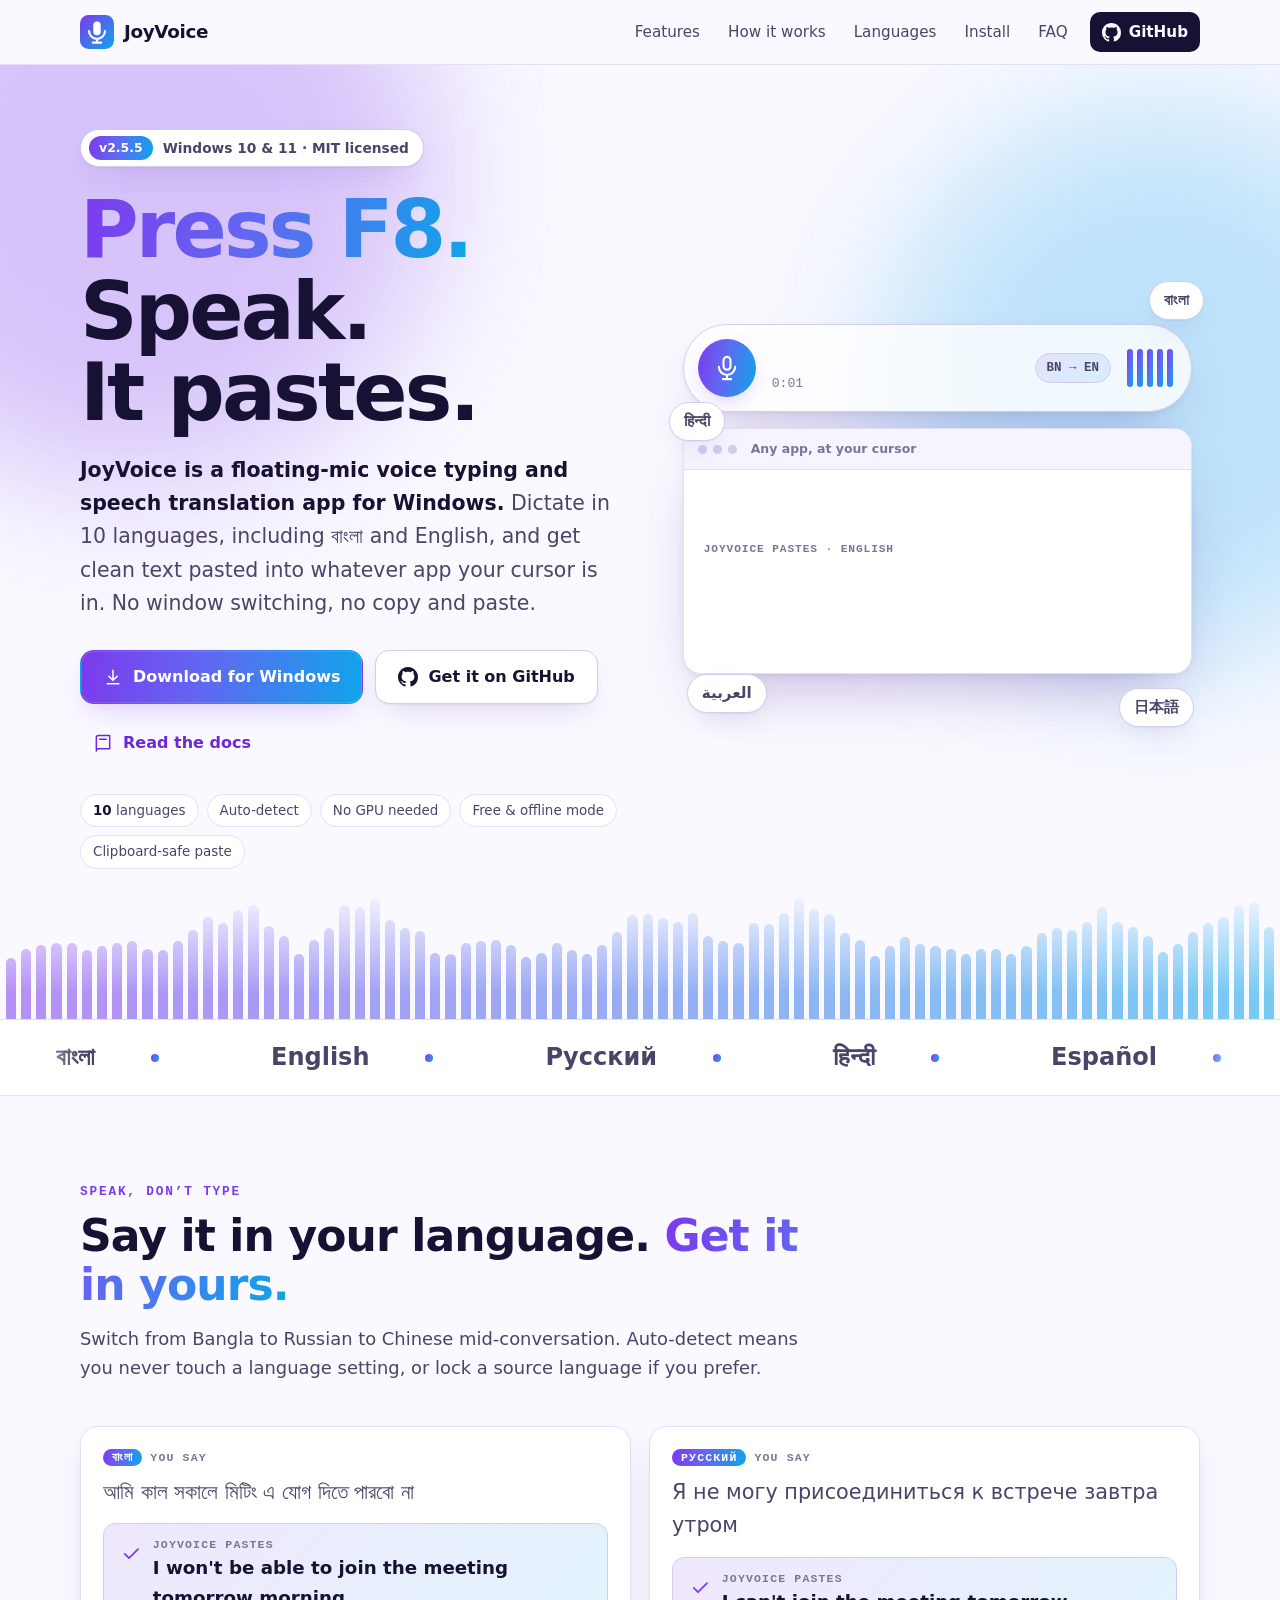
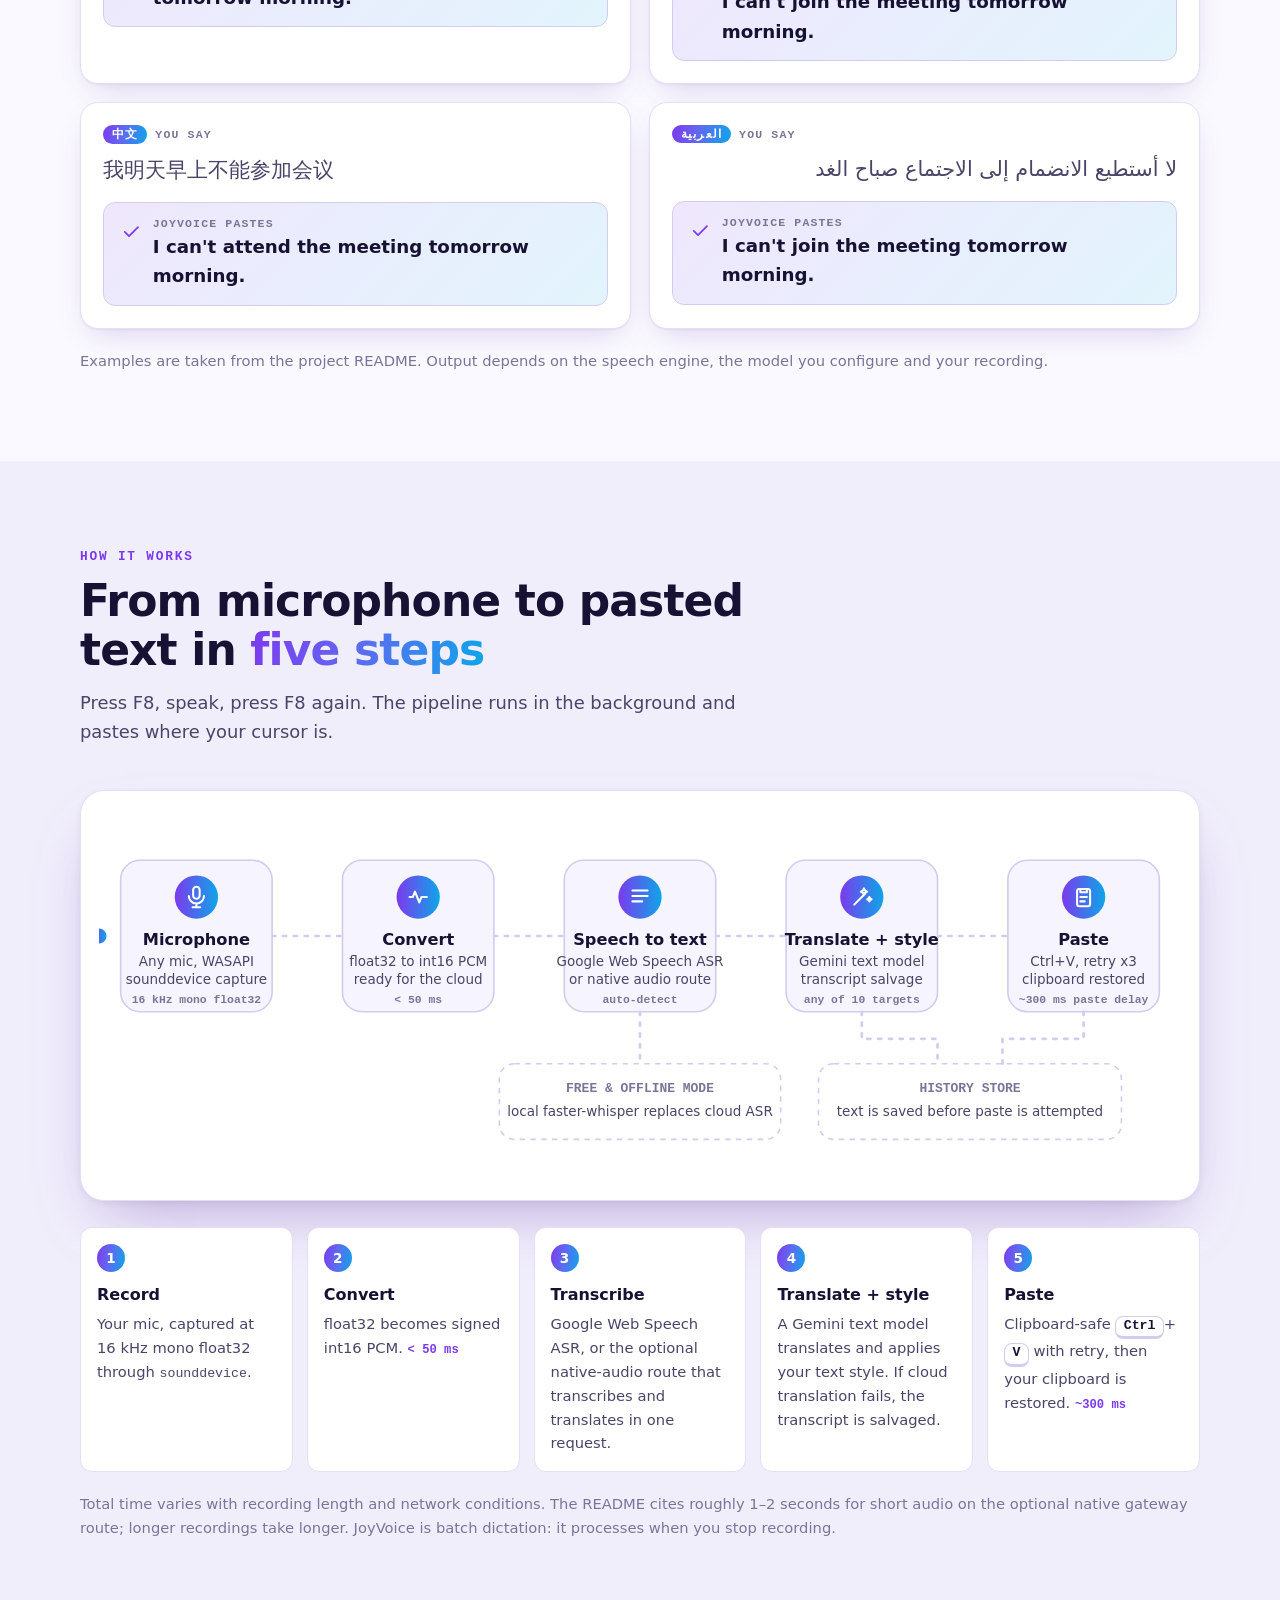
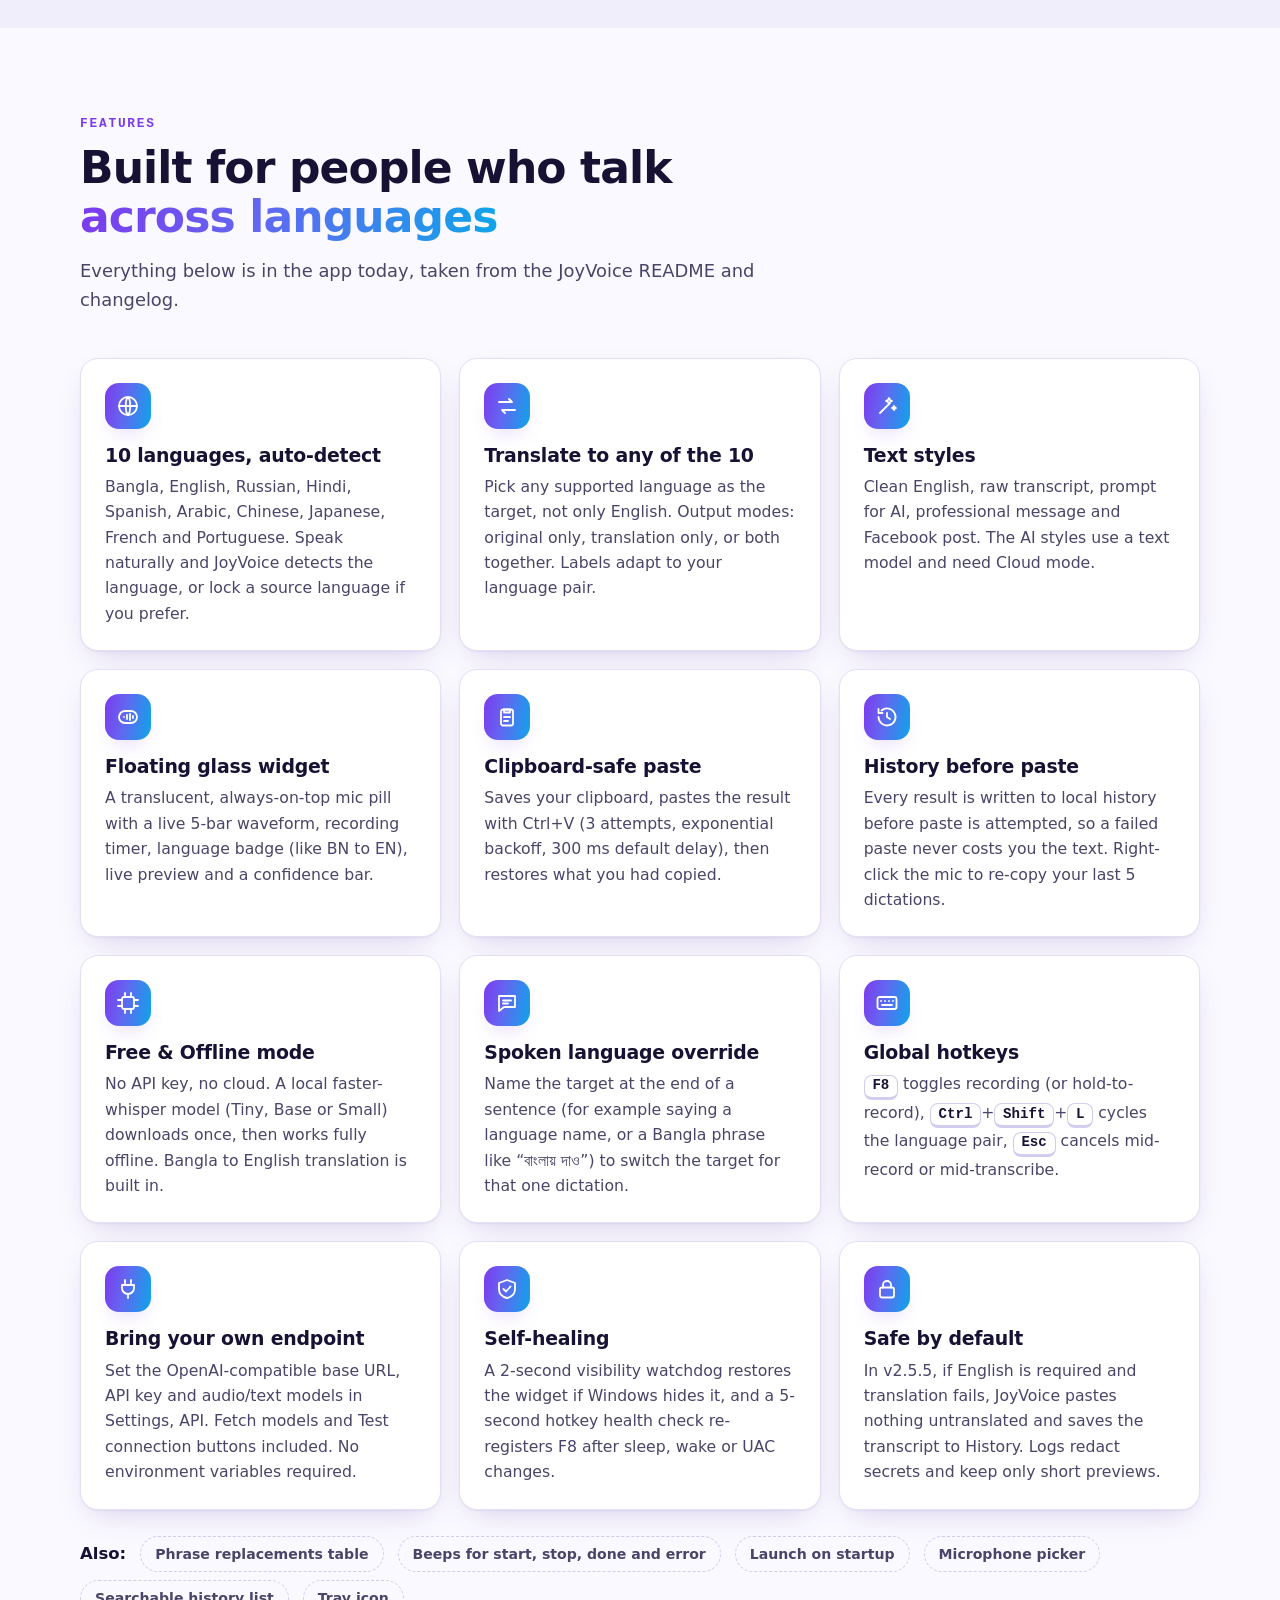
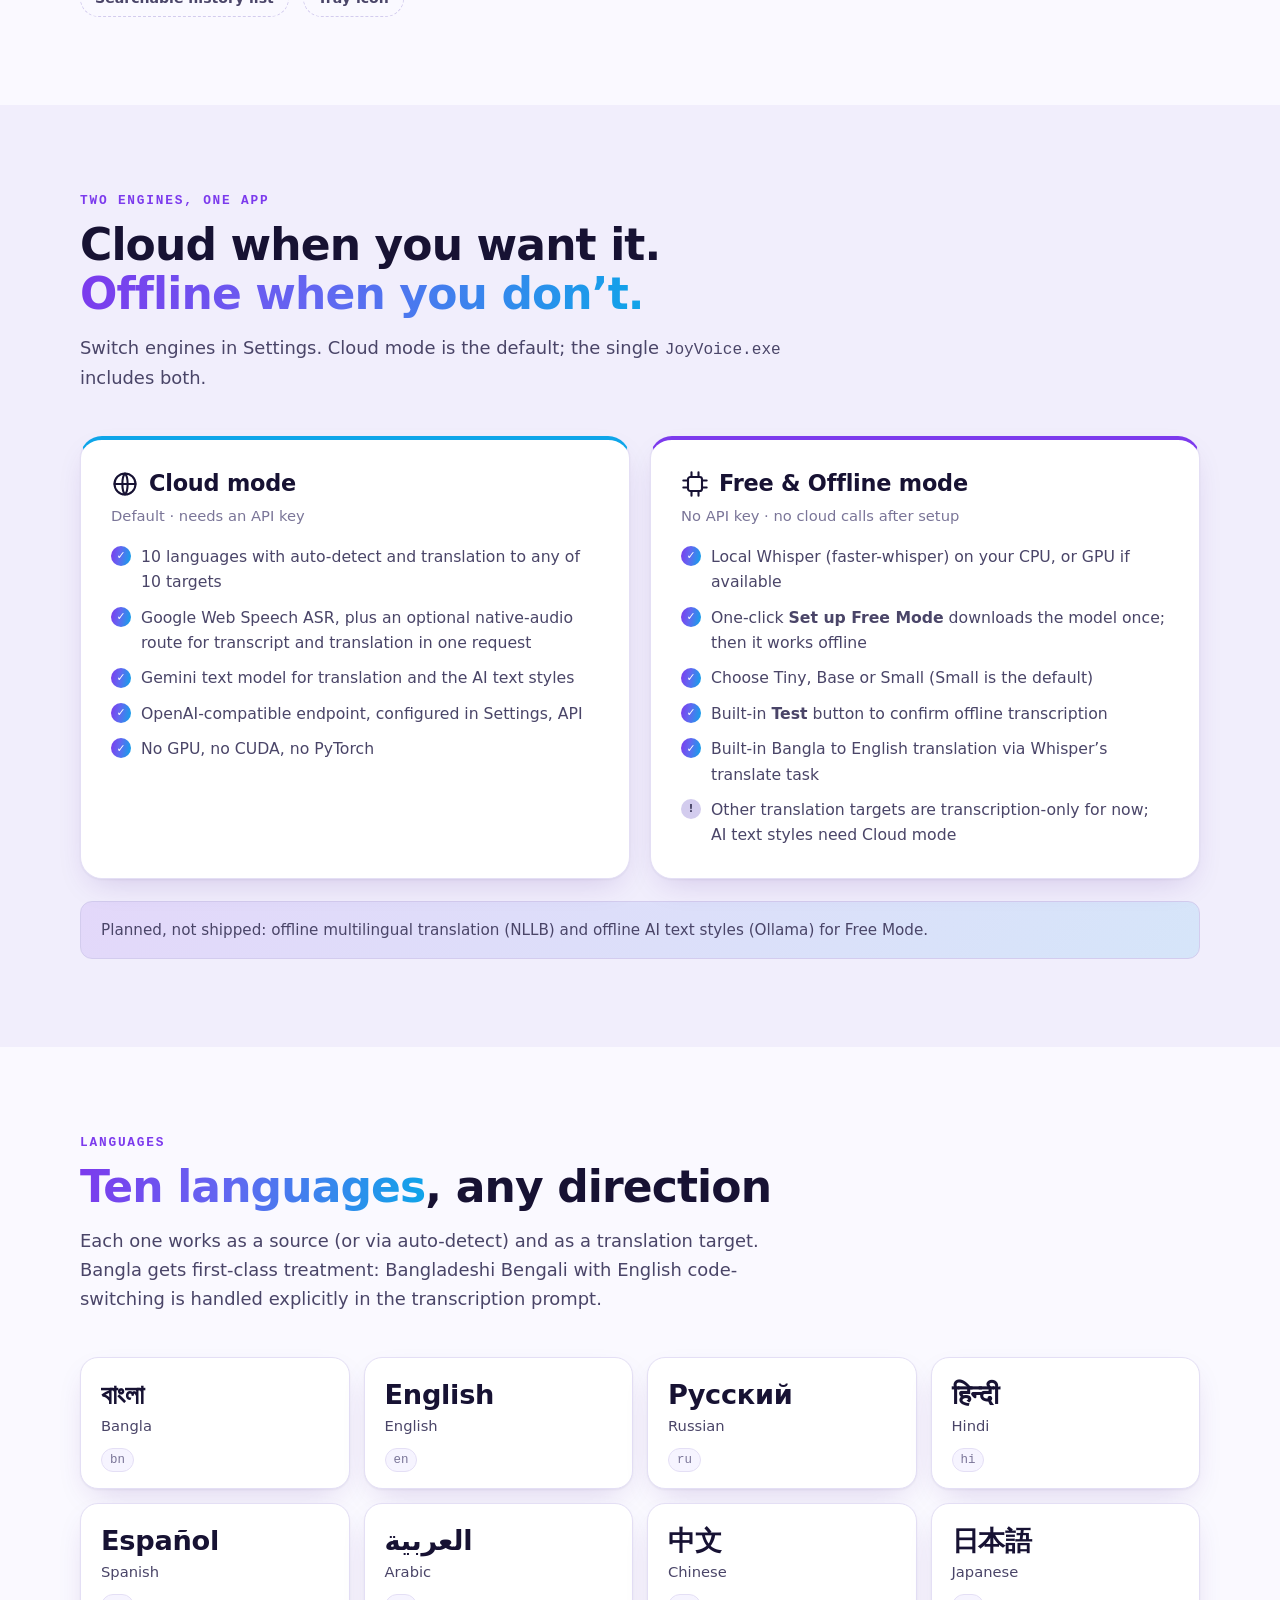
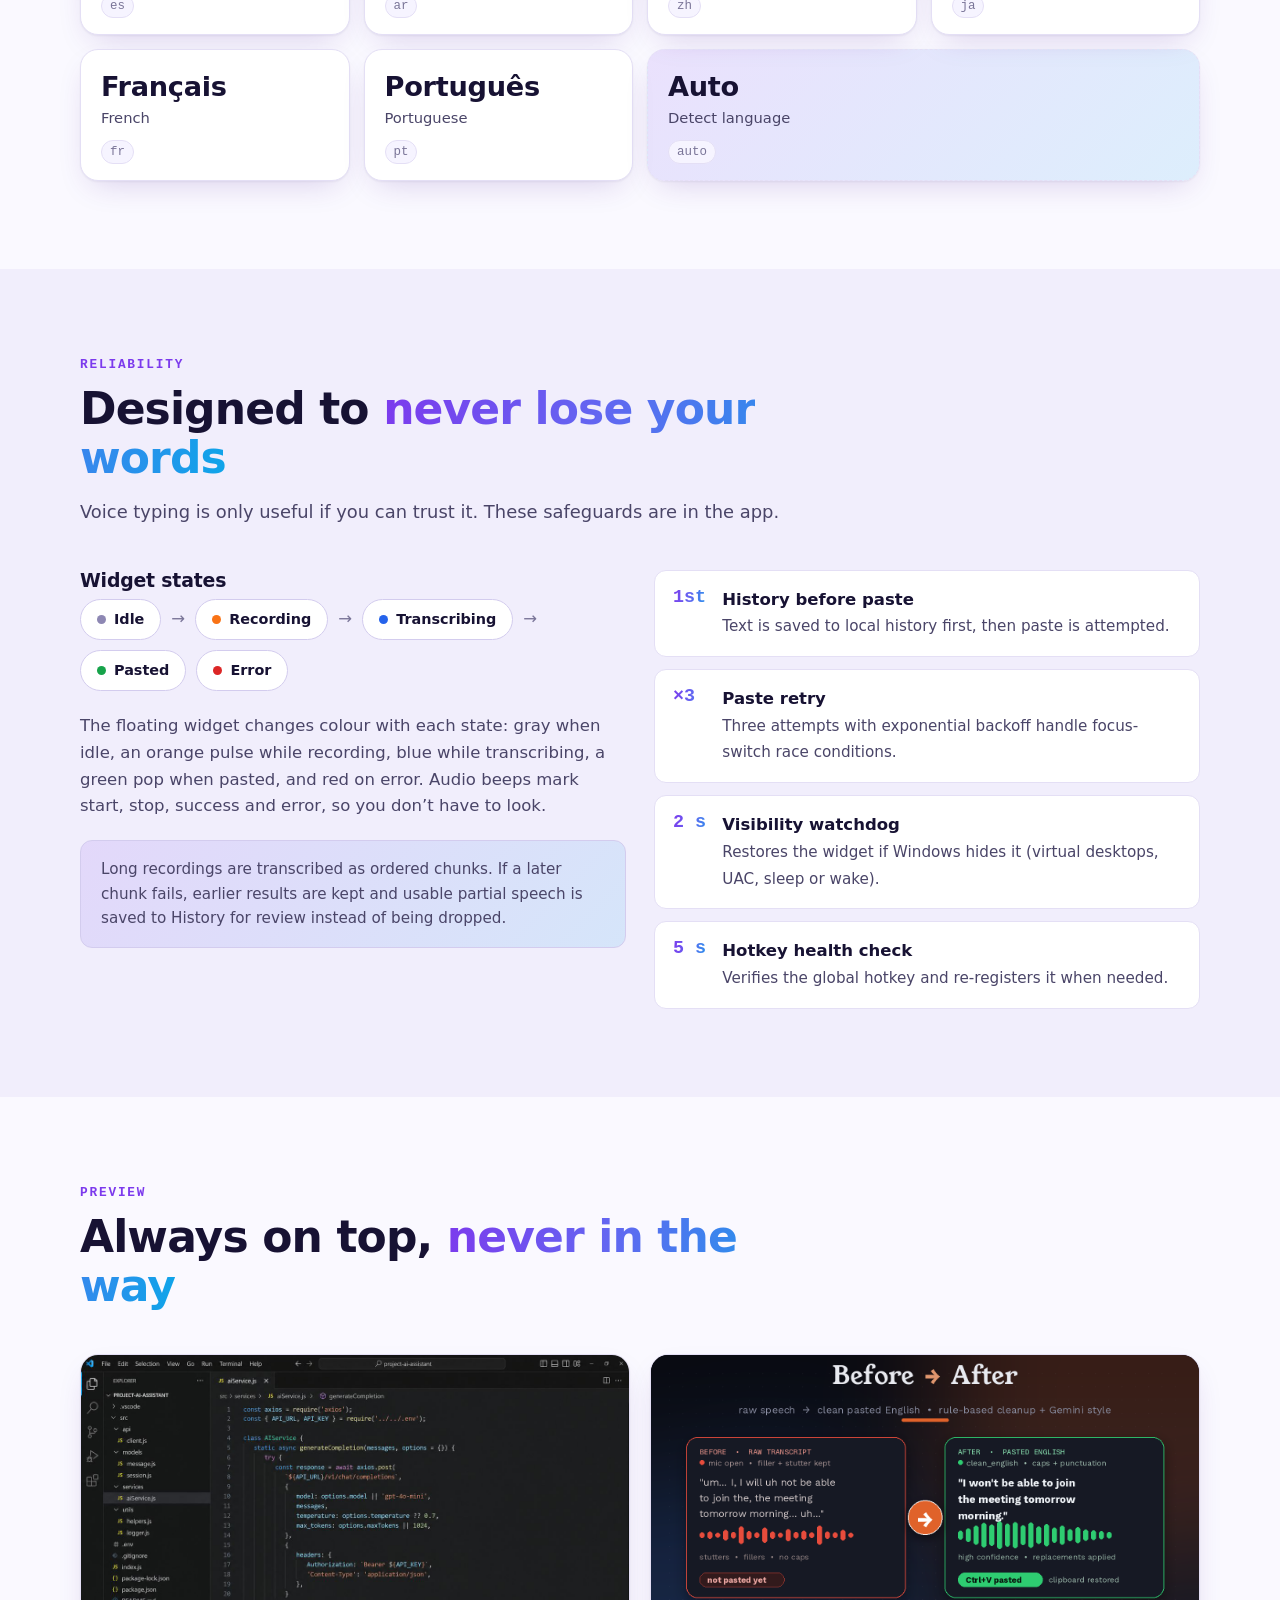
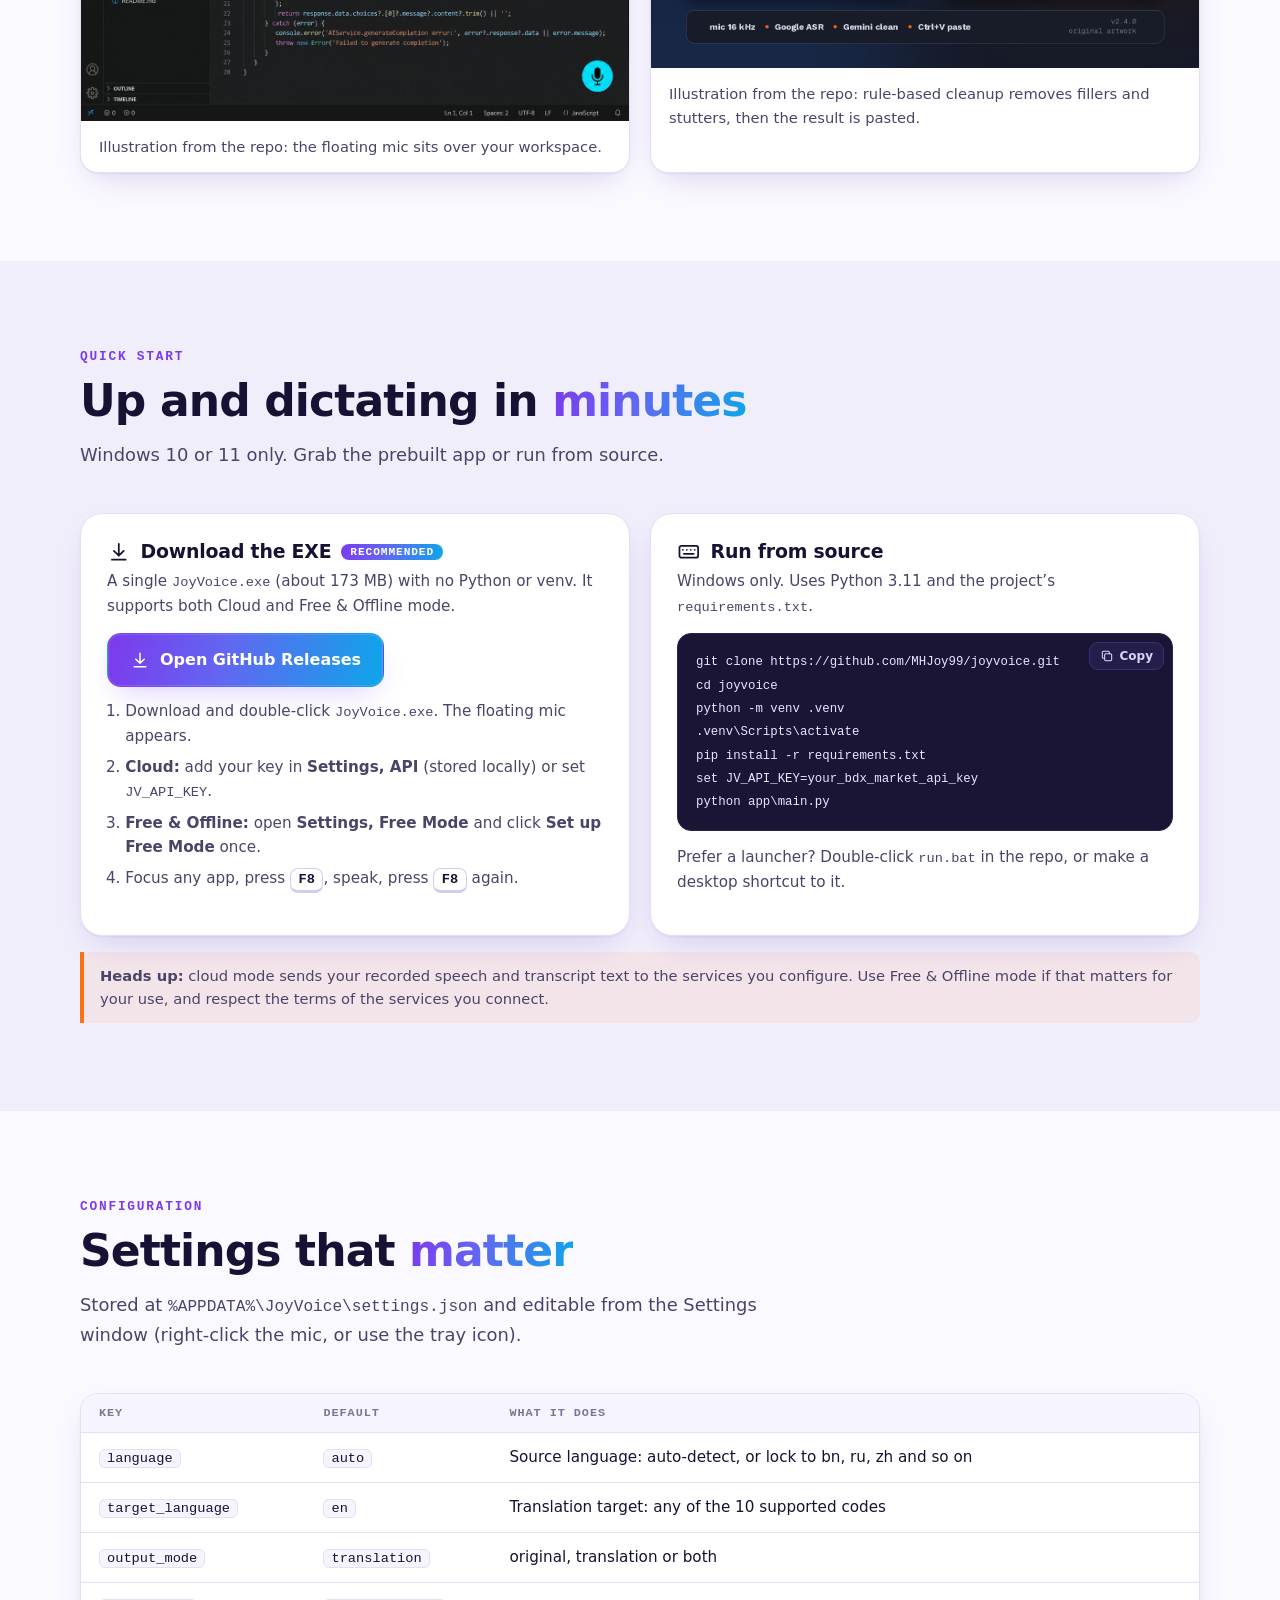
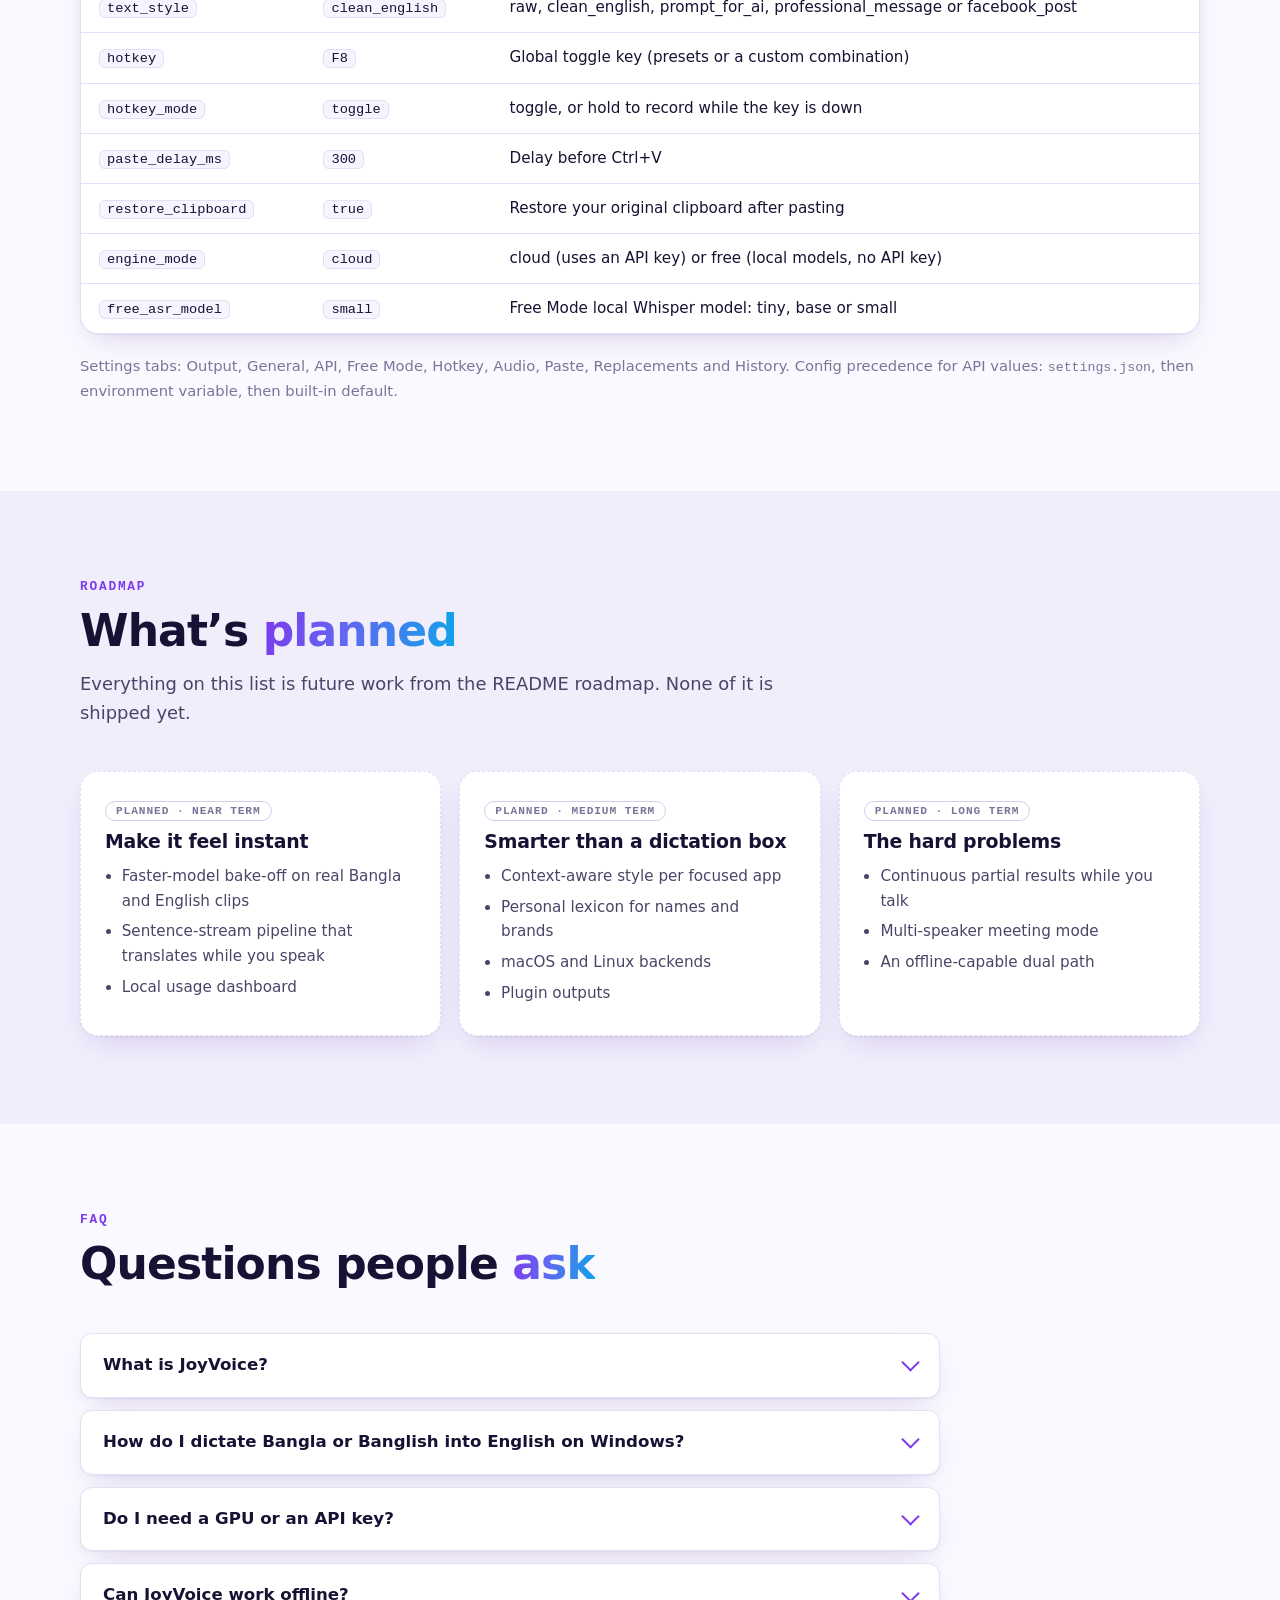
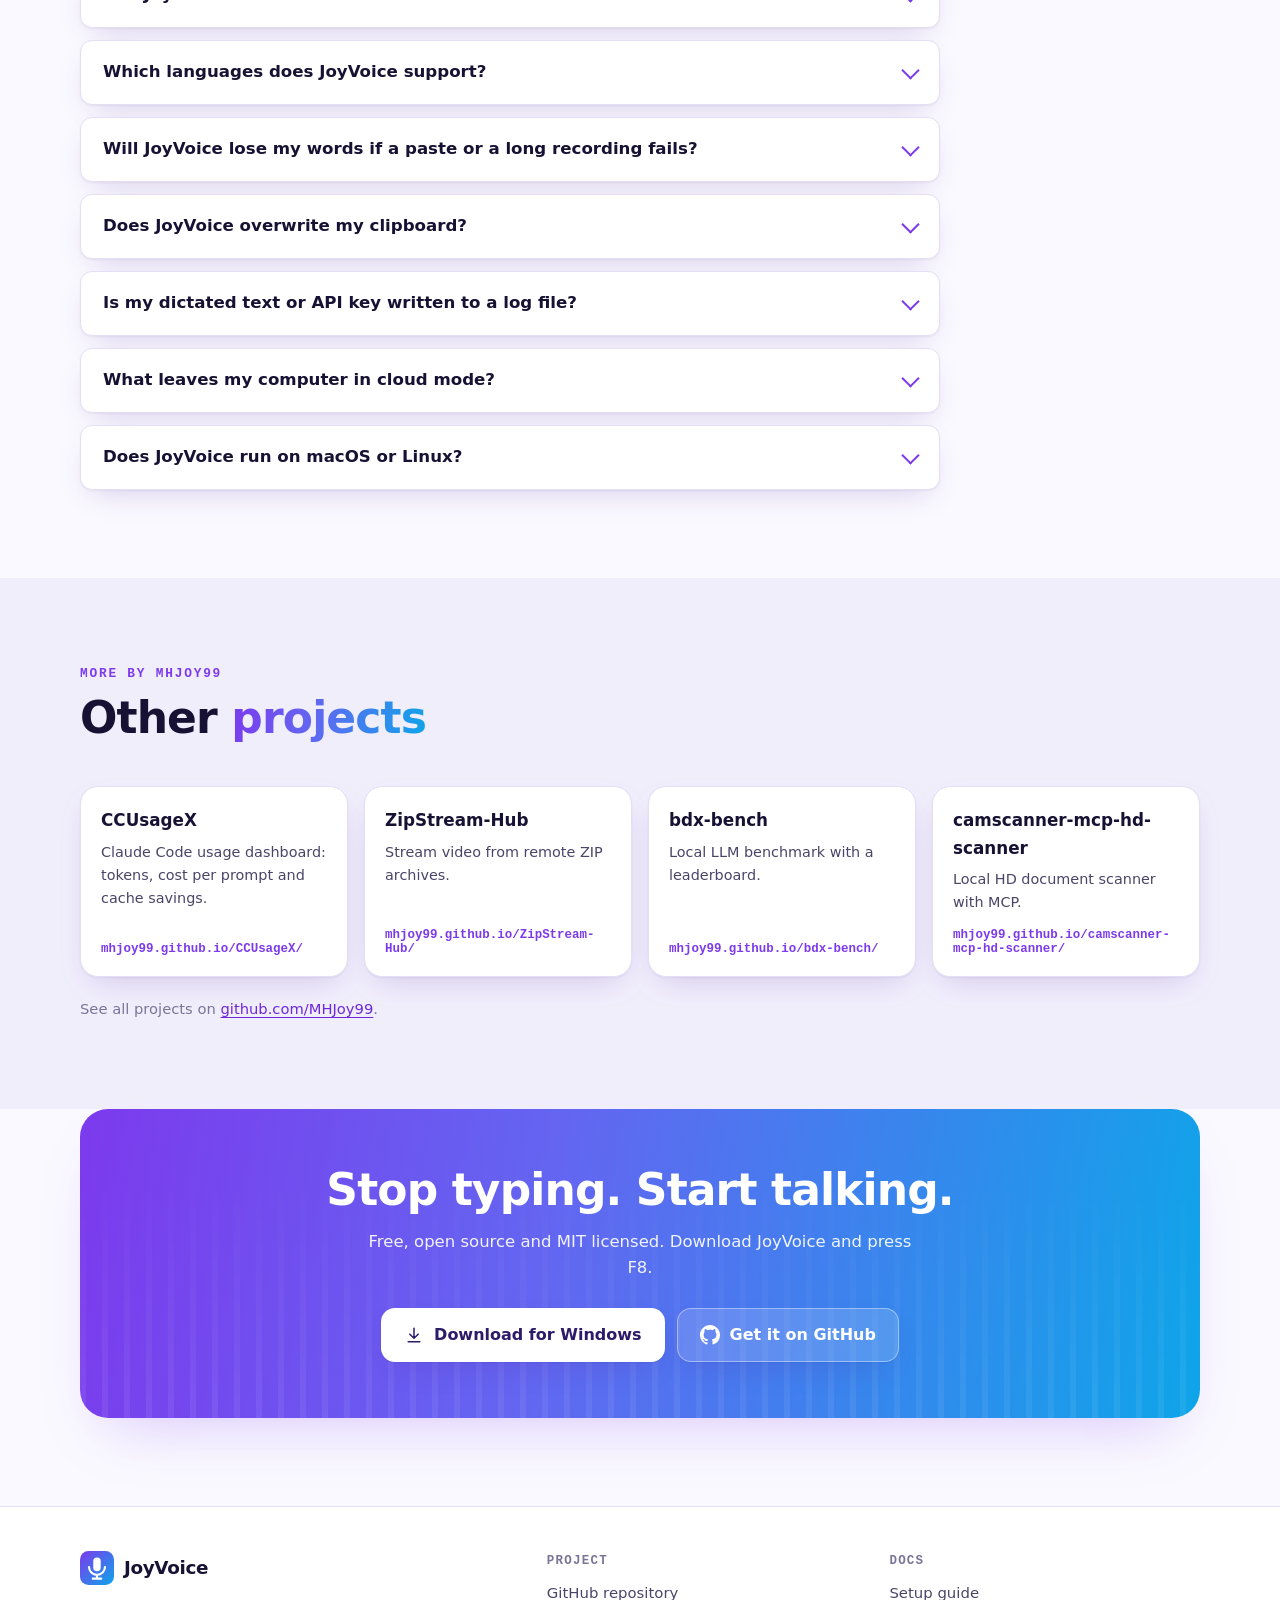
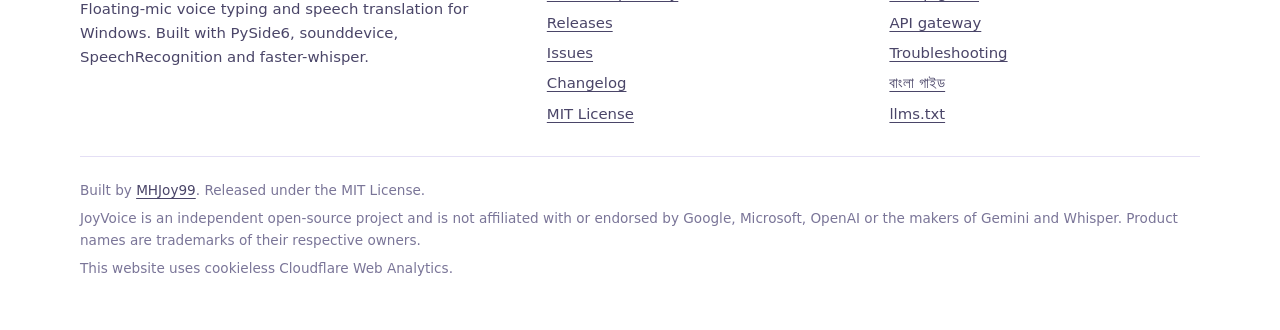
==== commit 77d6d22b: "Website for joyvoice" ====
--- a/index.html
+++ b/index.html
@@ -1,658 +1,479 @@
-<!DOCTYPE html>
+<!doctype html>
 <html lang="en">
 <head>
-    <meta charset="UTF-8">
-    <meta name="viewport" content="width=device-width, initial-scale=1.0">
-    
-    <!-- Primary SEO Meta Tags -->
-    <title>JoyVoice — Floating AI Voice Dictation & Real-Time Translation for Windows</title>
-    <meta name="title" content="JoyVoice — Floating AI Voice Dictation & Real-Time Translation for Windows">
-    <meta name="description" content="JoyVoice is an open-source Windows floating mic for Bangla and multilingual dictation. Use the optional joyvoice-fast-audio gateway route for fast transcript plus translation, then auto-paste clean text into any app.">
-    <meta name="keywords" content="Bangla voice typing, JoyVoice, Gemini voice dictation, speech translation Windows 11, floating mic app, voice to text auto paste, speech to text bangla english, open source voice typing, zero gpu dictation">
-    <meta name="author" content="MH Joy">
-    <meta name="robots" content="index, follow">
-    <link rel="canonical" href="https://github.com/MHJoy99/joyvoice">
-
-    <!-- Open Graph / Facebook -->
-    <meta property="og:type" content="website">
-    <meta property="og:site_name" content="JoyVoice">
-    <meta property="og:locale" content="en_US">
-    <meta property="og:url" content="https://github.com/MHJoy99/joyvoice">
-    <meta property="og:title" content="JoyVoice — Floating AI Voice Dictation & Real-Time Translation">
-    <meta property="og:description" content="Speak in any of 10 languages. Get clean translated text pasted directly into your application automatically. Zero GPU required in cloud mode.">
-    <meta property="og:image" content="https://raw.githubusercontent.com/MHJoy99/joyvoice/master/assets/desktop-mockup.png">
-    <meta property="og:image:alt" content="JoyVoice floating glass-morphism mic widget over a Windows desktop">
-    <meta property="og:image:type" content="image/png">
-    <meta property="og:image:width" content="1200">
-    <meta property="og:image:height" content="630">
-
-    <!-- Twitter -->
-    <meta name="twitter:card" content="summary_large_image">
-    <meta name="twitter:url" content="https://github.com/MHJoy99/joyvoice">
-    <meta name="twitter:title" content="JoyVoice — Floating AI Voice Dictation & Real-Time Translation">
-    <meta name="twitter:description" content="Ultra-low latency floating mic dictation software for Windows. Speak Bangla, Russian, Hindi, Spanish, or Arabic — get instant clean translations.">
-    <meta name="twitter:image" content="https://raw.githubusercontent.com/MHJoy99/joyvoice/master/assets/desktop-mockup.png">
-    <meta name="twitter:image:alt" content="JoyVoice floating mic widget preview">
-
-    <!-- Theme + favicon -->
-    <meta name="theme-color" content="#0b0f19">
-    <link rel="icon" type="image/x-icon" href="assets/icon.ico">
-
-    <!-- Google Fonts -->
-    <link rel="preconnect" href="https://fonts.googleapis.com">
-    <link rel="preconnect" href="https://fonts.gstatic.com" crossorigin>
-    <link href="https://fonts.googleapis.com/css2?family=Inter:wght@300;400;500;600;700&family=Outfit:wght@500;600;700;800&display=swap" rel="stylesheet">
-
-    <!-- Schema.org JSON-LD -->
-    <script type="application/ld+json">
-    {
-      "@context": "https://schema.org",
-      "@type": "SoftwareApplication",
-      "name": "JoyVoice",
-      "url": "https://github.com/MHJoy99/joyvoice",
-      "sameAs": ["https://github.com/MHJoy99/joyvoice"],
-      "applicationCategory": "ProductivityApplication",
-      "operatingSystem": "Windows 10, Windows 11",
-      "softwareVersion": "2.5.5",
-      "description": "Open-source Windows floating microphone dictation and real-time speech translation with optional native audio through the joyvoice-fast-audio gateway route.",
-      "license": "https://opensource.org/licenses/MIT",
-      "offers": {
-        "@type": "Offer",
-        "price": "0.00",
-        "priceCurrency": "USD",
-        "availability": "https://schema.org/InStock"
-      },
-      "author": {
-        "@type": "Person",
-        "name": "MH Joy"
-      }
-    }
-    </script>
-    <script type="application/ld+json">
-    {
-      "@context": "https://schema.org",
-      "@type": "FAQPage",
-      "mainEntity": [
-        {
-          "@type": "Question",
-          "name": "What is JoyVoice?",
-          "acceptedAnswer": {
-            "@type": "Answer",
-            "text": "JoyVoice is a free, open-source Windows floating microphone app. Press F8, speak in any of 10 languages, and clean translated text is automatically pasted into whatever application currently has focus."
-          }
-        },
-        {
-          "@type": "Question",
-          "name": "Is JoyVoice free?",
-          "acceptedAnswer": {
-            "@type": "Answer",
-            "text": "Yes. JoyVoice is free and open-source under the MIT license. Cloud dictation uses your own API gateway key at roughly $0.001 per dictation, and the opt-in Free and Offline Mode needs no API key at all."
-          }
-        },
-        {
-          "@type": "Question",
-          "name": "What languages does JoyVoice support?",
-          "acceptedAnswer": {
-            "@type": "Answer",
-            "text": "JoyVoice supports 10 languages for dictation and translation: Bangla, English, Russian, Hindi, Spanish, Arabic, Chinese (Mandarin), Japanese, French, and Portuguese, with automatic source-language detection."
-          }
-        },
-        {
-          "@type": "Question",
-          "name": "How is JoyVoice different from Windows voice typing (Win+H)?",
-          "acceptedAnswer": {
-            "@type": "Answer",
-            "text": "Windows voice typing (Win+H) covers fewer languages, needs manual language switching, and has no translation targets. JoyVoice auto-detects 10 languages, translates into any of the 10 target languages, pastes clipboard-safely with retry, and adds text styles, history, and global hotkeys."
-          }
-        },
-        {
-          "@type": "Question",
-          "name": "Where do JoyVoice logs go?",
-          "acceptedAnswer": {
-            "@type": "Answer",
-            "text": "JoyVoice writes logs to %APPDATA%/JoyVoice/joyvoice.log, settings to settings.json, and dictation history to history.json in the same folder."
-          }
-        }
-      ]
-    }
-    </script>
-
-    <style>
-        :root {
-            --bg-color: #0b0f19;
-            --surface-color: rgba(22, 28, 45, 0.7);
-            --surface-border: rgba(255, 255, 255, 0.1);
-            --text-primary: #f3f4f6;
-            --text-secondary: #9ca3af;
-            --accent-cyan: #22d3ee;
-            --accent-orange: #e0622a;
-            --accent-blue: #2a6fe0;
-            --accent-green: #2ecc71;
-            --font-heading: 'Outfit', sans-serif;
-            --font-body: 'Inter', sans-serif;
-        }
-
-        * {
-            box-sizing: border-box;
-            margin: 0;
-            padding: 0;
-        }
-
-        body {
-            background-color: var(--bg-color);
-            color: var(--text-primary);
-            font-family: var(--font-body);
-            line-height: 1.6;
-            overflow-x: hidden;
-            background-image: 
-                radial-gradient(circle at 15% 20%, rgba(34, 211, 238, 0.08) 0%, transparent 40%),
-                radial-gradient(circle at 85% 80%, rgba(224, 98, 42, 0.08) 0%, transparent 40%);
-        }
-
-        header {
-            max-width: 1200px;
-            margin: 0 auto;
-            padding: 24px 32px;
-            display: flex;
-            justify-content: space-between;
-            align-items: center;
-        }
-
-        .logo-container {
-            display: flex;
-            align-items: center;
-            gap: 12px;
-            font-family: var(--font-heading);
-            font-size: 24px;
-            font-weight: 700;
-            color: var(--text-primary);
-            text-decoration: none;
-        }
-
-        .logo-badge {
-            background: linear-gradient(135deg, var(--accent-cyan), var(--accent-blue));
-            -webkit-background-clip: text;
-            -webkit-text-fill-color: transparent;
-        }
-
-        nav a {
-            color: var(--text-secondary);
-            text-decoration: none;
-            margin-left: 24px;
-            font-weight: 500;
-            transition: color 0.2s ease;
-        }
-
-        nav a:hover {
-            color: var(--accent-cyan);
-        }
-
-        .hero {
-            max-width: 1000px;
-            margin: 60px auto 40px auto;
-            text-align: center;
-            padding: 0 20px;
-        }
-
-        .badge-pill {
-            display: inline-flex;
-            align-items: center;
-            gap: 8px;
-            padding: 6px 16px;
-            background: rgba(34, 211, 238, 0.1);
-            border: 1px solid rgba(34, 211, 238, 0.3);
-            border-radius: 999px;
-            color: var(--accent-cyan);
-            font-size: 14px;
-            font-weight: 600;
-            margin-bottom: 24px;
-        }
-
-        h1 {
-            font-family: var(--font-heading);
-            font-size: 52px;
-            font-weight: 800;
-            line-height: 1.15;
-            margin-bottom: 20px;
-            letter-spacing: -0.02em;
-        }
-
-        h1 span {
-            background: linear-gradient(135deg, #22d3ee 0%, #3b82f6 50%, #e0622a 100%);
-            -webkit-background-clip: text;
-            -webkit-text-fill-color: transparent;
-        }
-
-        .hero p {
-            font-size: 20px;
-            color: var(--text-secondary);
-            max-width: 760px;
-            margin: 0 auto 36px auto;
-        }
-
-        .cta-group {
-            display: flex;
-            justify-content: center;
-            gap: 16px;
-            flex-wrap: wrap;
-        }
-
-        .btn {
-            display: inline-flex;
-            align-items: center;
-            gap: 10px;
-            padding: 14px 32px;
-            border-radius: 12px;
-            font-weight: 600;
-            font-size: 16px;
-            text-decoration: none;
-            transition: all 0.25s ease;
-            cursor: pointer;
-            border: none;
-        }
-
-        .btn-primary {
-            background: linear-gradient(135deg, var(--accent-cyan), var(--accent-blue));
-            color: #0b0f19;
-            box-shadow: 0 10px 25px -5px rgba(34, 211, 238, 0.4);
-        }
-
-        .btn-primary:hover {
-            transform: translateY(-2px);
-            box-shadow: 0 15px 30px -5px rgba(34, 211, 238, 0.6);
-        }
-
-        .btn-secondary {
-            background: var(--surface-color);
-            color: var(--text-primary);
-            border: 1px solid var(--surface-border);
-            backdrop-filter: blur(12px);
-        }
-
-        .btn-secondary:hover {
-            border-color: var(--accent-cyan);
-            color: var(--accent-cyan);
-        }
-
-        /* Glass Widget Demo Simulation */
-        .demo-section {
-            max-width: 900px;
-            margin: 60px auto;
-            padding: 32px;
-            background: var(--surface-color);
-            border: 1px solid var(--surface-border);
-            border-radius: 24px;
-            backdrop-filter: blur(20px);
-            box-shadow: 0 20px 50px rgba(0,0,0,0.5);
-            text-align: center;
-        }
-
-        .widget-pill-demo {
-            width: 260px;
-            height: 90px;
-            margin: 20px auto;
-            background: rgba(18, 24, 38, 0.85);
-            border: 2px solid rgba(255, 255, 255, 0.15);
-            border-radius: 45px;
-            display: flex;
-            flex-direction: column;
-            justify-content: center;
-            align-items: center;
-            position: relative;
-            box-shadow: 0 10px 30px rgba(0,0,0,0.6);
-            transition: all 0.3s ease;
-        }
-
-        .widget-pill-demo.recording {
-            border-color: var(--accent-orange);
-            box-shadow: 0 0 25px rgba(224, 98, 42, 0.4);
-        }
-
-        .widget-pill-demo.processing {
-            border-color: var(--accent-blue);
-            box-shadow: 0 0 25px rgba(42, 111, 224, 0.4);
-        }
-
-        .widget-pill-demo.pasted {
-            border-color: var(--accent-green);
-            box-shadow: 0 0 25px rgba(46, 204, 113, 0.4);
-        }
-
-        .waveform-bars {
-            display: flex;
-            align-items: center;
-            gap: 5px;
-            height: 24px;
-            margin-bottom: 4px;
-        }
-
-        .bar {
-            width: 5px;
-            background: var(--accent-cyan);
-            border-radius: 3px;
-            height: 10px;
-            transition: height 0.15s ease;
-        }
-
-        .recording .bar {
-            background: var(--accent-orange);
-            animation: pulse-wave 0.6s infinite alternate ease-in-out;
-        }
-
-        .bar:nth-child(1) { animation-delay: 0.1s; }
-        .bar:nth-child(2) { animation-delay: 0.25s; }
-        .bar:nth-child(3) { animation-delay: 0.4s; }
-        .bar:nth-child(4) { animation-delay: 0.2s; }
-        .bar:nth-child(5) { animation-delay: 0.3s; }
-
-        @keyframes pulse-wave {
-            0% { height: 6px; }
-            100% { height: 28px; }
-        }
-
-        .widget-status {
-            font-size: 13px;
-            font-weight: 600;
-            color: var(--text-secondary);
-        }
-
-        .demo-output-box {
-            background: rgba(10, 14, 23, 0.9);
-            border: 1px solid rgba(255, 255, 255, 0.1);
-            border-radius: 12px;
-            padding: 20px;
-            margin-top: 24px;
-            font-family: 'Courier New', Courier, monospace;
-            font-size: 16px;
-            text-align: left;
-            min-height: 80px;
-            color: var(--accent-cyan);
-        }
-
-        .lang-selector-bar {
-            display: flex;
-            justify-content: center;
-            gap: 10px;
-            flex-wrap: wrap;
-            margin-top: 20px;
-        }
-
-        .lang-chip {
-            padding: 6px 14px;
-            background: rgba(255, 255, 255, 0.05);
-            border: 1px solid rgba(255, 255, 255, 0.1);
-            border-radius: 20px;
-            font-size: 13px;
-            cursor: pointer;
-            transition: all 0.2s ease;
-        }
-
-        .lang-chip.active, .lang-chip:hover {
-            background: rgba(34, 211, 238, 0.15);
-            border-color: var(--accent-cyan);
-            color: var(--accent-cyan);
-        }
-
-        /* Features Grid */
-        .features-grid {
-            max-width: 1100px;
-            margin: 80px auto;
-            display: grid;
-            grid-template-columns: repeat(auto-fit, minmax(320px, 1fr));
-            gap: 24px;
-            padding: 0 20px;
-        }
-
-        .feature-card {
-            background: var(--surface-color);
-            border: 1px solid var(--surface-border);
-            border-radius: 20px;
-            padding: 32px;
-            backdrop-filter: blur(12px);
-            transition: transform 0.3s ease, border-color 0.3s ease;
-        }
-
-        .feature-card:hover {
-            transform: translateY(-5px);
-            border-color: rgba(34, 211, 238, 0.4);
-        }
-
-        .feature-icon {
-            font-size: 36px;
-            margin-bottom: 16px;
-        }
-
-        .feature-card h3 {
-            font-family: var(--font-heading);
-            font-size: 22px;
-            margin-bottom: 10px;
-        }
-
-        .feature-card p {
-            color: var(--text-secondary);
-            font-size: 15px;
-        }
-
-        footer {
-            max-width: 1200px;
-            margin: 80px auto 40px auto;
-            text-align: center;
-            color: var(--text-secondary);
-            font-size: 14px;
-            border-top: 1px solid var(--surface-border);
-            padding-top: 32px;
-        }
-
-        footer a {
-            color: var(--accent-cyan);
-            text-decoration: none;
-        }
-    </style>
+<meta charset="utf-8">
+<title>JoyVoice: Windows Voice Typing &amp; Speech Translation</title>
+<meta name="description" content="Free open-source Windows voice typing: press F8, speak Bangla, English or 8 more languages, get clean translated text pasted into any app.">
+<link rel="canonical" href="https://mhjoy99.github.io/joyvoice/">
+<meta name="robots" content="index, follow, max-image-preview:large, max-snippet:-1">
+<meta name="author" content="MHJoy99">
+<meta name="keywords" content="Windows voice typing, Bangla voice typing, speech to text Windows, voice dictation translation, Banglish to English, offline Whisper dictation, floating mic">
+<meta name="viewport" content="width=device-width, initial-scale=1">
+<meta name="theme-color" content="#faf9ff" media="(prefers-color-scheme: light)">
+<meta name="theme-color" content="#0b0919" media="(prefers-color-scheme: dark)">
+<link rel="icon" type="image/svg+xml" href="favicon.svg">
+<link rel="stylesheet" href="site.css">
+<meta property="og:type" content="website">
+<meta property="og:site_name" content="JoyVoice">
+<meta property="og:title" content="JoyVoice: Windows Voice Typing &amp; Speech Translation">
+<meta property="og:description" content="Free open-source Windows voice typing: press F8, speak Bangla, English or 8 more languages, get clean translated text pasted into any app.">
+<meta property="og:url" content="https://mhjoy99.github.io/joyvoice/">
+<meta property="og:image" content="https://mhjoy99.github.io/joyvoice/og-image.png">
+<meta property="og:image:width" content="1200">
+<meta property="og:image:height" content="630">
+<meta property="og:image:alt" content="JoyVoice floating microphone widget turning spoken Bangla into pasted English">
+<meta property="og:locale" content="en_US">
+<meta name="twitter:card" content="summary_large_image">
+<meta name="twitter:title" content="JoyVoice: Windows Voice Typing &amp; Speech Translation">
+<meta name="twitter:description" content="Free open-source Windows voice typing: press F8, speak Bangla, English or 8 more languages, get clean translated text pasted into any app.">
+<meta name="twitter:image" content="https://mhjoy99.github.io/joyvoice/og-image.png">
+<meta name="twitter:image:alt" content="JoyVoice floating microphone widget turning spoken Bangla into pasted English">
+<script type="application/ld+json">
+{
+ "@context": "https://schema.org",
+ "@type": "SoftwareApplication",
+ "@id": "https://mhjoy99.github.io/joyvoice/#app",
+ "name": "JoyVoice",
+ "url": "https://mhjoy99.github.io/joyvoice/",
+ "description": "Open-source floating-microphone voice typing and speech translation for Windows. Press F8, speak in one of 10 languages including Bangla, and clean text is pasted into any app. Cloud mode or Free & Offline mode with local Whisper.",
+ "applicationCategory": "UtilitiesApplication",
+ "applicationSubCategory": "Voice typing and speech translation",
+ "operatingSystem": "Windows 10, Windows 11",
+ "softwareVersion": "2.5.5",
+ "softwareRequirements": "Windows 10 or 11 (64-bit); Python 3.11 only when running from source; API key for an OpenAI-compatible endpoint in cloud mode (not needed in Free & Offline mode)",
+ "offers": {
+  "@type": "Offer",
+  "price": "0",
+  "priceCurrency": "USD"
+ },
+ "license": "https://opensource.org/licenses/MIT",
+ "isAccessibleForFree": true,
+ "codeRepository": "https://github.com/MHJoy99/joyvoice",
+ "downloadUrl": "https://github.com/MHJoy99/joyvoice/releases",
+ "installUrl": "https://github.com/MHJoy99/joyvoice#installation--setup-options",
+ "image": "https://mhjoy99.github.io/joyvoice/og-image.png",
+ "screenshot": "https://mhjoy99.github.io/joyvoice/img/desktop-mockup.jpg",
+ "inLanguage": [
+  "bn",
+  "en",
+  "ru",
+  "hi",
+  "es",
+  "ar",
+  "zh",
+  "ja",
+  "fr",
+  "pt"
+ ],
+ "featureList": [
+  "Voice dictation in 10 languages with auto-detect",
+  "Speech translation into any of the 10 supported languages",
+  "Floating glass widget with live waveform",
+  "Clipboard-safe auto-paste with retry",
+  "History saved before paste",
+  "Free & Offline mode with local Whisper (faster-whisper)",
+  "Spoken one-shot target language override",
+  "Global hotkeys: F8, Ctrl+Shift+L, Esc to cancel",
+  "Configurable OpenAI-compatible API endpoint"
+ ],
+ "author": {
+  "@type": "Person",
+  "name": "MHJoy99",
+  "url": "https://github.com/MHJoy99"
+ }
+}
+</script>
+<script type="application/ld+json">
+{
+ "@context": "https://schema.org",
+ "@type": "FAQPage",
+ "@id": "https://mhjoy99.github.io/joyvoice/#faq",
+ "mainEntity": [
+  {
+   "@type": "Question",
+   "name": "What is JoyVoice?",
+   "acceptedAnswer": {
+    "@type": "Answer",
+    "text": "JoyVoice is a free, open-source (MIT) floating-microphone voice typing and speech translation app for Windows 10 and 11. You press F8, speak, press F8 again, and the cleaned, optionally translated text is pasted into whichever app has your cursor. It supports 10 languages: Bangla, English, Russian, Hindi, Spanish, Arabic, Chinese, Japanese, French and Portuguese."
+   }
+  },
+  {
+   "@type": "Question",
+   "name": "How do I dictate Bangla or Banglish into English on Windows?",
+   "acceptedAnswer": {
+    "@type": "Answer",
+    "text": "Press F8 and speak naturally in Bengali or mixed Bengali and English. With the default auto-detect source and English target, JoyVoice detects the language, translates, and pastes clean English with Ctrl+V into the app under your cursor. The transcription prompt explicitly handles Bangladeshi Bengali with English code-switching, so you do not switch languages manually."
+   }
+  },
+  {
+   "@type": "Question",
+   "name": "Do I need a GPU or an API key?",
+   "acceptedAnswer": {
+    "@type": "Answer",
+    "text": "You do not need a GPU. Cloud mode uses cloud services for speech and translation and needs no CUDA or PyTorch. It does need an API key for an OpenAI-compatible endpoint, entered in Settings, API, or set as the JV_API_KEY environment variable. Free and Offline mode needs no API key at all."
+   }
+  },
+  {
+   "@type": "Question",
+   "name": "Can JoyVoice work offline?",
+   "acceptedAnswer": {
+    "@type": "Answer",
+    "text": "Yes, in Free and Offline mode. Click Set up Free Mode in Settings, Free Mode once to download a local Whisper model (Tiny, Base or Small; Small is the default) into %LOCALAPPDATA%\\JoyVoice\\models. After that it runs without internet. Bangla to English translation is built in offline through Whisper’s translate task. Other translation targets are transcription-only in Free Mode for now, and the AI text styles need Cloud mode."
+   }
+  },
+  {
+   "@type": "Question",
+   "name": "Which languages does JoyVoice support?",
+   "acceptedAnswer": {
+    "@type": "Answer",
+    "text": "Ten: Bangla, English, Russian, Hindi, Spanish, Arabic, Chinese, Japanese, French and Portuguese. Any of the 10 can be the spoken source (or use auto-detect) and any of the 10 can be the translation target. Press Ctrl+Shift+L to switch language pair without opening Settings."
+   }
+  },
+  {
+   "@type": "Question",
+   "name": "Will JoyVoice lose my words if a paste or a long recording fails?",
+   "acceptedAnswer": {
+    "@type": "Answer",
+    "text": "It is designed not to. Text is saved to the local history before JoyVoice tries to paste, so it survives a failed paste. For long recordings, if one chunk fails after earlier chunks succeeded, the translated chunks so far are kept instead of dropping the whole dictation, and usable partial speech is preserved in history for review."
+   }
+  },
+  {
+   "@type": "Question",
+   "name": "Does JoyVoice overwrite my clipboard?",
+   "acceptedAnswer": {
+    "@type": "Answer",
+    "text": "No. It saves your current clipboard, pastes the result with Ctrl+V (up to 3 attempts with exponential backoff), and then restores your original clipboard. Restoring is on by default through the restore_clipboard setting."
+   }
+  },
+  {
+   "@type": "Question",
+   "name": "Is my dictated text or API key written to a log file?",
+   "acceptedAnswer": {
+    "@type": "Answer",
+    "text": "Not in the clear. Crash reports store only the exception type, the message length and redacted stack frames. Log lines scrub keys and bearer tokens to [REDACTED], show transcripts only as 80-character previews, and never log raw audio bytes. Your API key lives only in local settings or in the JV_API_KEY environment variable."
+   }
+  },
+  {
+   "@type": "Question",
+   "name": "What leaves my computer in cloud mode?",
+   "acceptedAnswer": {
+    "@type": "Answer",
+    "text": "In cloud mode the recorded speech is sent for transcription, to the Google Web Speech service or to the optional native-audio route of your configured gateway, and the transcript text is sent to the configured text model for translation and styling. The default gateway is https://gpt.bdx.market/v1 and you can point JoyVoice at any OpenAI-compatible base URL in Settings, API. Free and Offline mode makes no cloud calls after the one-time model download."
+   }
+  },
+  {
+   "@type": "Question",
+   "name": "Does JoyVoice run on macOS or Linux?",
+   "acceptedAnswer": {
+    "@type": "Answer",
+    "text": "Not today. JoyVoice is Windows-only because global hotkeys, clipboard automation and audio capture are tied to Win32 APIs. macOS and Linux hotkey and paste backends are on the roadmap as planned work, not shipped."
+   }
+  }
+ ]
+}
+</script>
+<script type="application/ld+json">
+{
+ "@context": "https://schema.org",
+ "@type": "BreadcrumbList",
+ "itemListElement": [
+  {
+   "@type": "ListItem",
+   "position": 1,
+   "name": "MHJoy99",
+   "item": "https://github.com/MHJoy99"
+  },
+  {
+   "@type": "ListItem",
+   "position": 2,
+   "name": "JoyVoice",
+   "item": "https://mhjoy99.github.io/joyvoice/"
+  }
+ ]
+}
+</script>
+<script>document.documentElement.className+=' js'</script>
 </head>
 <body>
-
-    <header>
-        <a href="https://github.com/MHJoy99/joyvoice" class="logo-container">
-            🎙️ Joy<span class="logo-badge">Voice</span>
-        </a>
-        <nav>
-            <a href="#features">Features</a>
-            <a href="#demo">Live Simulator</a>
-            <a href="#install">Install Guide</a>
-            <a href="llms.txt">llms.txt</a>
-            <a href="https://github.com/MHJoy99/joyvoice" id="nav-github-link">GitHub Repository</a>
-        </nav>
-    </header>
-
-    <main>
-        <section class="hero">
-            <div class="badge-pill">⚡ Powered by Gemini 3.6 Flash · Zero GPU Burden</div>
-            <h1>Speak Any Language.<br><span>Get Clean Translations Instantly.</span></h1>
-            <p>JoyVoice is an open-source Windows floating microphone dictation app. Press <code>F8</code>, speak in any of 10 languages (Bangla, Hindi, Russian, Arabic, etc.), and clean translated text appears directly wherever your cursor is.</p>
-            <div class="cta-group">
-                <button class="btn btn-primary" id="run-local-cta" onclick="location.href='#install'">⚡ Run Directly From Folder</button>
-                <a href="https://github.com/MHJoy99/joyvoice/releases/tag/v2.5.5" class="btn btn-secondary" id="download-exe-cta">🪟 Download Windows EXE</a>
-            </div>
-        </section>
-
-        <!-- Live Widget Simulator -->
-        <section class="demo-section" id="demo">
-            <h2 style="font-family: var(--font-heading); margin-bottom: 8px;">Interactive Dictation Simulator</h2>
-            <p style="color: var(--text-secondary); margin-bottom: 20px;">Pick a language and click "Simulate F8 Press" to see JoyVoice in action.</p>
-
-            <div class="lang-selector-bar" id="lang-bar">
-                <div class="lang-chip active" data-lang="bn" onclick="selectLang(this)">বাংলা (Bangla)</div>
-                <div class="lang-chip" data-lang="ru" onclick="selectLang(this)">Русский (Russian)</div>
-                <div class="lang-chip" data-lang="zh" onclick="selectLang(this)">中文 (Chinese)</div>
-                <div class="lang-chip" data-lang="ar" onclick="selectLang(this)">العربية (Arabic)</div>
-                <div class="lang-chip" data-lang="es" onclick="selectLang(this)">Español (Spanish)</div>
-            </div>
-
-            <div class="widget-pill-demo" id="widget-demo">
-                <div class="waveform-bars">
-                    <div class="bar"></div>
-                    <div class="bar"></div>
-                    <div class="bar"></div>
-                    <div class="bar"></div>
-                    <div class="bar"></div>
-                </div>
-                <div class="widget-status" id="widget-status-text">Press F8 to Record</div>
-            </div>
-
-            <button class="btn btn-primary" style="margin-top: 10px;" id="sim-f8-btn" onclick="runSimulatedDictation()">🎙️ Press F8 (Simulate Speech)</button>
-
-            <div class="demo-output-box" id="demo-output-text">
-                > Spoken Speech: "আমি কাল সকালে মিটিং এ যোগ দিতে পারবো না"<br>
-                > Pasted Result: "I won't be able to join the meeting tomorrow morning."
-            </div>
-        </section>
-
-        <!-- Features Grid -->
-        <section class="features-grid" id="features" aria-label="JoyVoice features">
-            <h2 style="font-family: var(--font-heading); grid-column: 1/-1; text-align: center; margin-bottom: 8px;">Why JoyVoice for Windows voice typing</h2>
-            <div class="feature-card">
-                <div class="feature-icon">🌐</div>
-                <h3>10-Language Dictation</h3>
-                <p>Speak Bangla, English, Russian, Hindi, Spanish, Arabic, Chinese, Japanese, French, or Portuguese with instant auto-language detection.</p>
-            </div>
-            <div class="feature-card">
-                <div class="feature-icon">🧠</div>
-                <h3>Cloud ASR + Gemini AI</h3>
-                <p>Uses Google Web Speech ASR for reliable speech recognition and Gemini 3.6 Flash for translation and intelligent text styling.</p>
-            </div>
-            <div class="feature-card">
-                <div class="feature-icon">🪟</div>
-                <h3>Glass-Morphism Pill</h3>
-                <p>Sleek 200×80px translucent floating microphone widget with live 5-bar waveform pulse and state animations.</p>
-            </div>
-            <div class="feature-card">
-                <div class="feature-icon">📋</div>
-                <h3>Clipboard-Safe Paste</h3>
-                <p>Saves your clipboard, sends <code>Ctrl+V</code> with exponential backoff retry, and restores original clipboard contents intact.</p>
-            </div>
-            <div class="feature-card">
-                <div class="feature-icon">⚡</div>
-                <h3>Zero GPU Overhead</h3>
-                <p>Pure cloud pipeline running on integrated graphics. No heavy local model downloads, no VRAM consumption in cloud mode.</p>
-            </div>
-            <div class="feature-card">
-                <div class="feature-icon">🛡️</div>
-                <h3>Opt-in Modes</h3>
-                <p>Support for opt-in Free/Offline local Whisper transcription and optional native audio mode when enabled.</p>
-            </div>
-        </section>
-
-        <!-- Installation Section -->
-        <section class="demo-section" id="install" style="text-align: left;">
-            <h2 style="font-family: var(--font-heading); margin-bottom: 16px;">⚡ Run Directly From Local Folder</h2>
-            <p style="color: var(--text-secondary); margin-bottom: 20px;">If you have cloned or downloaded this repository:</p>
-
-            <pre style="background: rgba(0,0,0,0.5); padding: 20px; border-radius: 12px; border: 1px solid var(--surface-border); overflow-x: auto; color: var(--accent-cyan);">
+<svg width="0" height="0" style="position:absolute" aria-hidden="true" focusable="false"><defs><symbol id="i-mic" viewBox="0 0 24 24"><rect x="9" y="2.5" width="6" height="11" rx="3"/><path d="M5 11a7 7 0 0 0 14 0M12 18v3.5M8.5 21.5h7"/></symbol><symbol id="i-globe" viewBox="0 0 24 24"><circle cx="12" cy="12" r="9"/><path d="M3 12h18M12 3c3 3 3 15 0 18M12 3c-3 3-3 15 0 18"/></symbol><symbol id="i-swap" viewBox="0 0 24 24"><path d="M4 8h13l-3-3M20 16H7l3 3"/></symbol><symbol id="i-wand" viewBox="0 0 24 24"><path d="M5 19L15 9M14 4l1 2 2 1-2 1-1 2-1-2-2-1 2-1zM19 12l.7 1.3L21 14l-1.3.7L19 16l-.7-1.3L17 14l1.3-.7z"/></symbol><symbol id="i-glass" viewBox="0 0 24 24"><rect x="3" y="6" width="18" height="12" rx="6"/><path d="M8 12h.01M11 10v4M14 9v6M17 11v2"/></symbol><symbol id="i-clip" viewBox="0 0 24 24"><rect x="6" y="4.5" width="12" height="16" rx="2"/><path d="M9 4.5h6v3H9zM9 12h6M9 16h4"/></symbol><symbol id="i-hist" viewBox="0 0 24 24"><path d="M3.5 12a8.5 8.5 0 1 0 3-6.5M3.5 4v4h4M12 8v4l3 2"/></symbol><symbol id="i-chip" viewBox="0 0 24 24"><rect x="6" y="6" width="12" height="12" rx="2"/><path d="M9 2v4M15 2v4M9 18v4M15 18v4M2 9h4M2 15h4M18 9h4M18 15h4"/></symbol><symbol id="i-chat" viewBox="0 0 24 24"><path d="M4 5h16v11H9l-5 4z"/><path d="M8 9.5h8M8 12.5h5"/></symbol><symbol id="i-kbd" viewBox="0 0 24 24"><rect x="2.5" y="6" width="19" height="12" rx="2"/><path d="M6 10h.01M10 10h.01M14 10h.01M18 10h.01M7 14h10"/></symbol><symbol id="i-plug" viewBox="0 0 24 24"><path d="M9 3v5M15 3v5M6 8h12v3a6 6 0 0 1-12 0zM12 17v4"/></symbol><symbol id="i-shield" viewBox="0 0 24 24"><path d="M12 3l8 3v6c0 5-3.5 8-8 9-4.5-1-8-4-8-9V6z"/><path d="M8.5 12l2.5 2.5 4.5-5"/></symbol><symbol id="i-lock" viewBox="0 0 24 24"><rect x="5" y="10.5" width="14" height="10" rx="2"/><path d="M8 10.5V8a4 4 0 0 1 8 0v2.5"/></symbol><symbol id="i-dl" viewBox="0 0 24 24"><path d="M12 4v11M7 11l5 5 5-5M5 20h14"/></symbol><symbol id="i-copy" viewBox="0 0 24 24"><rect x="8" y="8" width="12" height="12" rx="2"/><path d="M16 8V6a2 2 0 0 0-2-2H6a2 2 0 0 0-2 2v8a2 2 0 0 0 2 2h2"/></symbol><symbol id="i-book" viewBox="0 0 24 24"><path d="M4 5.5A2.5 2.5 0 0 1 6.5 3H20v16H6.5A2.5 2.5 0 0 0 4 21.5zM4 5.5v16M8 7.5h8"/></symbol><symbol id="i-arrow" viewBox="0 0 24 24"><path d="M5 12h14M13 6l6 6-6 6"/></symbol><symbol id="i-check" viewBox="0 0 24 24"><path d="M5 12.5l4.5 4.5L19 7.5"/></symbol><symbol id="i-txt" viewBox="0 0 24 24"><path d="M5 6h14M5 11h14M5 16h9"/></symbol><symbol id="i-conv" viewBox="0 0 24 24"><path d="M4 12h3l2-5 4 10 2-5h5"/></symbol><symbol id="i-gh" viewBox="0 0 16 16"><path fill="currentColor" d="M8 0C3.58 0 0 3.58 0 8c0 3.54 2.29 6.53 5.47 7.59.4.07.55-.17.55-.38 0-.19-.01-.82-.01-1.49-2.01.37-2.53-.49-2.69-.94-.09-.23-.48-.94-.82-1.13-.28-.15-.68-.52-.01-.53.63-.01 1.08.58 1.23.82.72 1.21 1.87.87 2.33.66.07-.52.28-.87.51-1.07-1.78-.2-3.64-.89-3.64-3.95 0-.87.31-1.59.82-2.15-.08-.2-.36-1.02.08-2.12 0 0 .67-.21 2.2.82.64-.18 1.32-.27 2-.27.68 0 1.36.09 2 .27 1.53-1.04 2.2-.82 2.2-.82.44 1.1.16 1.92.08 2.12.51.56.82 1.27.82 2.15 0 3.07-1.87 3.75-3.65 3.95.29.25.54.73.54 1.48 0 1.07-.01 1.93-.01 2.2 0 .21.15.46.55.38A8.013 8.013 0 0016 8c0-4.42-3.58-8-8-8z"/></symbol></defs></svg>
+<a class="skip" href="#main">Skip to content</a>
+<header class="hdr"><div class="wrap">
+  <a class="brand" href="./" aria-label="JoyVoice home"><svg viewBox="0 0 64 64" aria-hidden="true"><defs><linearGradient id="lg" x1="0" y1="0" x2="1" y2="1"><stop stop-color="#7c3aed"/><stop offset="1" stop-color="#0ea5e9"/></linearGradient></defs><rect width="64" height="64" rx="16" fill="url(#lg)"/><rect x="25" y="12" width="14" height="26" rx="7" fill="#fff"/><path d="M17 30a15 15 0 0 0 30 0M32 45v7M24 52h16" stroke="#fff" stroke-width="4" stroke-linecap="round" fill="none"/></svg><span>JoyVoice</span></a>
+  <nav class="nav" aria-label="Primary">
+    <a href="#features">Features</a><a href="#how">How it works</a><a href="#languages">Languages</a><a class="keep" href="#install">Install</a><a href="#faq">FAQ</a>
+    <a class="gh" href="https://github.com/MHJoy99/joyvoice"><svg class="ico fill" viewBox="0 0 16 16" aria-hidden="true"><use href="#i-gh"/></svg><span>GitHub</span></a>
+  </nav>
+</div></header>
+
+<main id="main">
+<section class="hero" aria-labelledby="h1">
+  <div class="wrap hero-grid">
+    <div>
+      <span class="eyebrow"><b>v2.5.5</b> Windows 10 &amp; 11 &middot; MIT licensed</span>
+      <h1 id="h1"><span class="grad">Press F8.</span> Speak. It&nbsp;pastes.</h1>
+      <p class="lede"><strong>JoyVoice is a floating-mic voice typing and speech translation app for Windows.</strong> Dictate in 10 languages, including <span class="bn">বাংলা</span> and English, and get clean text pasted into whatever app your cursor is in. No window switching, no copy and paste.</p>
+      <div class="cta">
+        <a class="btn primary" href="https://github.com/MHJoy99/joyvoice/releases"><svg class="ico" viewBox="0 0 24 24" aria-hidden="true"><use href="#i-dl"/></svg>Download for Windows</a>
+        <a class="btn" href="https://github.com/MHJoy99/joyvoice"><svg class="ico fill" viewBox="0 0 16 16" aria-hidden="true"><use href="#i-gh"/></svg>Get it on GitHub</a>
+        <a class="btn link" href="https://github.com/MHJoy99/joyvoice#readme"><svg class="ico" viewBox="0 0 24 24" aria-hidden="true"><use href="#i-book"/></svg>Read the docs</a>
+      </div>
+      <ul class="chips" aria-label="Highlights"><li><b>10</b> languages</li><li>Auto-detect</li><li>No GPU needed</li><li>Free &amp; offline mode</li><li>Clipboard-safe paste</li></ul>
+    </div>
+    <div class="stage" aria-label="Animated demo of JoyVoice recording, transcribing and pasting">
+      <div class="halo" aria-hidden="true"><i></i><i></i><i></i></div>
+      <span class="float f1 bn" aria-hidden="true">বাংলা</span><span class="float f2" aria-hidden="true">हिन्दी</span><span class="float f3" aria-hidden="true">日本語</span><span class="float f4" aria-hidden="true">العربية</span>
+      <div class="pill" role="img" aria-label="JoyVoice floating widget: recording, then transcribing, then pasted">
+        <div class="orb"><svg class="ico" viewBox="0 0 24 24" aria-hidden="true"><use href="#i-mic"/></svg></div>
+        <div class="pill-mid">
+          <div class="state"><span class="st-rec"><i></i>Recording</span><span class="st-trn"><i></i>Transcribing</span><span class="st-ok"><i></i>Pasted</span></div>
+          <div class="timer"><ul><li>0:01</li><li>0:02</li><li>0:03</li><li>0:04</li></ul></div>
+        </div>
+        <span class="badge">BN &rarr; EN</span>
+        <div class="bars5" aria-hidden="true"><i></i><i></i><i></i><i></i><i></i></div>
+      </div>
+      <div class="doc">
+        <div class="doc-bar" aria-hidden="true"><i></i><i></i><i></i><span>Any app, at your cursor</span></div>
+        <div class="doc-body">
+          <p class="src" lang="bn"><small lang="en">You say &middot; Bangla</small>আমি কাল সকালে মিটিং এ যোগ দিতে পারবো না</p>
+          <p class="dst"><small>JoyVoice pastes &middot; English</small><span class="l l1">I won&rsquo;t be able to join</span><span class="l l2">the meeting tomorrow morning.<i class="caret"></i></span></p>
+          <p class="pasted"><svg class="ico" viewBox="0 0 24 24" aria-hidden="true"><use href="#i-check"/></svg>Pasted <span>clipboard restored</span></p>
+        </div>
+      </div>
+    </div>
+  </div>
+  <div class="ribbon" aria-hidden="true"><i style="--h:47;--c:rgb(124,58,237);--d:2.19s;--dl:-0.69s"></i><i style="--h:54;--c:rgb(123,59,237);--d:1.92s;--dl:-1.28s"></i><i style="--h:57;--c:rgb(121,61,237);--d:1.95s;--dl:-1.81s"></i><i style="--h:59;--c:rgb(120,62,237);--d:1.86s;--dl:-1.53s"></i><i style="--h:59;--c:rgb(119,63,237);--d:1.24s;--dl:-0.90s"></i><i style="--h:53;--c:rgb(117,64,237);--d:1.88s;--dl:-0.13s"></i><i style="--h:56;--c:rgb(116,66,237);--d:1.56s;--dl:-2.21s"></i><i style="--h:59;--c:rgb(115,67,237);--d:1.07s;--dl:-1.23s"></i><i style="--h:60;--c:rgb(113,68,237);--d:1.86s;--dl:-1.55s"></i><i style="--h:54;--c:rgb(112,70,237);--d:2.18s;--dl:-2.18s"></i><i style="--h:53;--c:rgb(111,71,237);--d:1.37s;--dl:-2.01s"></i><i style="--h:60;--c:rgb(109,72,236);--d:1.11s;--dl:-0.71s"></i><i style="--h:69;--c:rgb(108,73,236);--d:1.31s;--dl:-2.25s"></i><i style="--h:79;--c:rgb(107,75,236);--d:1.92s;--dl:-2.11s"></i><i style="--h:74;--c:rgb(105,76,236);--d:1.28s;--dl:-1.35s"></i><i style="--h:84;--c:rgb(104,77,236);--d:1.49s;--dl:-0.46s"></i><i style="--h:88;--c:rgb(103,79,236);--d:0.98s;--dl:-0.88s"></i><i style="--h:72;--c:rgb(101,80,236);--d:1.83s;--dl:-2.22s"></i><i style="--h:64;--c:rgb(100,81,236);--d:1.13s;--dl:-0.97s"></i><i style="--h:50;--c:rgb(99,82,236);--d:1.41s;--dl:-1.02s"></i><i style="--h:61;--c:rgb(97,84,236);--d:1.64s;--dl:-1.47s"></i><i style="--h:70;--c:rgb(96,85,236);--d:2.17s;--dl:-1.10s"></i><i style="--h:88;--c:rgb(95,86,236);--d:1.79s;--dl:-1.52s"></i><i style="--h:86;--c:rgb(94,88,236);--d:1.61s;--dl:-1.65s"></i><i style="--h:93;--c:rgb(92,89,236);--d:1.46s;--dl:-1.70s"></i><i style="--h:76;--c:rgb(91,90,236);--d:1.72s;--dl:-0.84s"></i><i style="--h:70;--c:rgb(90,92,236);--d:1.45s;--dl:-1.91s"></i><i style="--h:68;--c:rgb(88,93,236);--d:1.06s;--dl:-1.97s"></i><i style="--h:51;--c:rgb(87,94,236);--d:1.47s;--dl:-0.37s"></i><i style="--h:50;--c:rgb(86,95,236);--d:2.29s;--dl:-0.53s"></i><i style="--h:59;--c:rgb(84,97,236);--d:1.10s;--dl:-1.10s"></i><i style="--h:60;--c:rgb(83,98,236);--d:1.09s;--dl:-2.21s"></i><i style="--h:61;--c:rgb(82,99,235);--d:2.15s;--dl:-2.12s"></i><i style="--h:57;--c:rgb(80,101,235);--d:1.97s;--dl:-0.66s"></i><i style="--h:48;--c:rgb(79,102,235);--d:1.25s;--dl:-0.18s"></i><i style="--h:51;--c:rgb(78,103,235);--d:1.76s;--dl:-0.56s"></i><i style="--h:59;--c:rgb(76,104,235);--d:1.59s;--dl:-1.65s"></i><i style="--h:53;--c:rgb(75,106,235);--d:2.13s;--dl:-0.56s"></i><i style="--h:50;--c:rgb(74,107,235);--d:2.15s;--dl:-0.28s"></i><i style="--h:57;--c:rgb(72,108,235);--d:0.90s;--dl:-2.19s"></i><i style="--h:67;--c:rgb(71,110,235);--d:2.19s;--dl:-0.05s"></i><i style="--h:80;--c:rgb(70,111,235);--d:1.16s;--dl:-2.32s"></i><i style="--h:81;--c:rgb(68,112,235);--d:1.85s;--dl:-0.64s"></i><i style="--h:78;--c:rgb(67,113,235);--d:1.19s;--dl:-1.35s"></i><i style="--h:75;--c:rgb(66,115,235);--d:1.98s;--dl:-1.68s"></i><i style="--h:82;--c:rgb(64,116,235);--d:1.60s;--dl:-0.08s"></i><i style="--h:64;--c:rgb(63,117,235);--d:2.19s;--dl:-0.31s"></i><i style="--h:60;--c:rgb(62,119,235);--d:2.15s;--dl:-0.09s"></i><i style="--h:59;--c:rgb(60,120,235);--d:2.11s;--dl:-2.38s"></i><i style="--h:74;--c:rgb(59,121,235);--d:1.97s;--dl:-1.01s"></i><i style="--h:73;--c:rgb(58,122,235);--d:1.92s;--dl:-2.12s"></i><i style="--h:82;--c:rgb(56,124,235);--d:1.23s;--dl:-0.97s"></i><i style="--h:93;--c:rgb(55,125,234);--d:1.68s;--dl:-0.84s"></i><i style="--h:85;--c:rgb(54,126,234);--d:1.93s;--dl:-0.80s"></i><i style="--h:81;--c:rgb(52,128,234);--d:1.49s;--dl:-0.48s"></i><i style="--h:66;--c:rgb(51,129,234);--d:2.28s;--dl:-2.39s"></i><i style="--h:61;--c:rgb(50,130,234);--d:2.12s;--dl:-2.20s"></i><i style="--h:49;--c:rgb(48,131,234);--d:1.80s;--dl:-0.32s"></i><i style="--h:56;--c:rgb(47,133,234);--d:1.68s;--dl:-1.85s"></i><i style="--h:63;--c:rgb(46,134,234);--d:1.57s;--dl:-0.45s"></i><i style="--h:58;--c:rgb(44,135,234);--d:1.13s;--dl:-1.59s"></i><i style="--h:56;--c:rgb(43,137,234);--d:1.69s;--dl:-1.22s"></i><i style="--h:54;--c:rgb(42,138,234);--d:1.41s;--dl:-1.80s"></i><i style="--h:50;--c:rgb(41,139,234);--d:1.32s;--dl:-1.30s"></i><i style="--h:54;--c:rgb(39,141,234);--d:1.91s;--dl:-0.70s"></i><i style="--h:54;--c:rgb(38,142,234);--d:1.82s;--dl:-1.03s"></i><i style="--h:50;--c:rgb(37,143,234);--d:1.98s;--dl:-1.97s"></i><i style="--h:56;--c:rgb(35,144,234);--d:2.17s;--dl:-1.63s"></i><i style="--h:66;--c:rgb(34,146,234);--d:0.94s;--dl:-1.83s"></i><i style="--h:70;--c:rgb(33,147,234);--d:1.91s;--dl:-2.16s"></i><i style="--h:69;--c:rgb(31,148,234);--d:1.09s;--dl:-0.19s"></i><i style="--h:75;--c:rgb(30,150,234);--d:1.02s;--dl:-0.02s"></i><i style="--h:86;--c:rgb(29,151,234);--d:2.22s;--dl:-0.46s"></i><i style="--h:75;--c:rgb(27,152,233);--d:1.18s;--dl:-1.62s"></i><i style="--h:71;--c:rgb(26,153,233);--d:1.54s;--dl:-2.39s"></i><i style="--h:64;--c:rgb(25,155,233);--d:1.84s;--dl:-1.86s"></i><i style="--h:52;--c:rgb(23,156,233);--d:1.48s;--dl:-0.15s"></i><i style="--h:58;--c:rgb(22,157,233);--d:2.03s;--dl:-2.34s"></i><i style="--h:67;--c:rgb(21,159,233);--d:2.20s;--dl:-1.22s"></i><i style="--h:74;--c:rgb(19,160,233);--d:1.19s;--dl:-1.45s"></i><i style="--h:79;--c:rgb(18,161,233);--d:1.01s;--dl:-0.65s"></i><i style="--h:88;--c:rgb(17,162,233);--d:1.68s;--dl:-1.15s"></i><i style="--h:90;--c:rgb(15,164,233);--d:1.01s;--dl:-0.99s"></i><i style="--h:71;--c:rgb(14,165,233);--d:0.91s;--dl:-0.01s"></i></div>
+</section>
+
+<div class="langs" aria-label="Supported languages"><div class="track"><span><span lang="bn">বাংলা</span><span lang="en">English</span><span lang="ru">Русский</span><span lang="hi">हिन्दी</span><span lang="es">Español</span><span lang="ar">العربية</span><span lang="zh">中文</span><span lang="ja">日本語</span><span lang="fr">Français</span><span lang="pt">Português</span></span><span aria-hidden="true"><span lang="bn">বাংলা</span><span lang="en">English</span><span lang="ru">Русский</span><span lang="hi">हिन्दी</span><span lang="es">Español</span><span lang="ar">العربية</span><span lang="zh">中文</span><span lang="ja">日本語</span><span lang="fr">Français</span><span lang="pt">Português</span></span></div></div>
+
+<section id="examples" aria-labelledby="ex-h">
+  <div class="wrap">
+    <div class="sec-head rv"><span class="kick">Speak, don&rsquo;t type</span><h2 id="ex-h">Say it in your language. <span class="grad">Get it in yours.</span></h2><p>Switch from Bangla to Russian to Chinese mid-conversation. Auto-detect means you never touch a language setting, or lock a source language if you prefer.</p></div>
+    <div class="ex-grid"><article class="ex rv"><div class="tag"><b>বাংলা</b> You say</div><p class="say" lang="bn">আমি কাল সকালে মিটিং এ যোগ দিতে পারবো না</p><div class="get"><svg class="ico" viewBox="0 0 24 24" aria-hidden="true"><use href="#i-check"/></svg><span><small class="tag" style="display:block;margin-bottom:2px">JoyVoice pastes</small>I won't be able to join the meeting tomorrow morning.</span></div></article>
+<article class="ex rv"><div class="tag"><b>Русский</b> You say</div><p class="say" lang="ru">Я не могу присоединиться к встрече завтра утром</p><div class="get"><svg class="ico" viewBox="0 0 24 24" aria-hidden="true"><use href="#i-check"/></svg><span><small class="tag" style="display:block;margin-bottom:2px">JoyVoice pastes</small>I can't join the meeting tomorrow morning.</span></div></article>
+<article class="ex rv"><div class="tag"><b>中文</b> You say</div><p class="say" lang="zh">我明天早上不能参加会议</p><div class="get"><svg class="ico" viewBox="0 0 24 24" aria-hidden="true"><use href="#i-check"/></svg><span><small class="tag" style="display:block;margin-bottom:2px">JoyVoice pastes</small>I can't attend the meeting tomorrow morning.</span></div></article>
+<article class="ex rv"><div class="tag"><b>العربية</b> You say</div><p class="say" lang="ar" dir="rtl">لا أستطيع الانضمام إلى الاجتماع صباح الغد</p><div class="get"><svg class="ico" viewBox="0 0 24 24" aria-hidden="true"><use href="#i-check"/></svg><span><small class="tag" style="display:block;margin-bottom:2px">JoyVoice pastes</small>I can't join the meeting tomorrow morning.</span></div></article></div>
+    <p class="note">Examples are taken from the project README. Output depends on the speech engine, the model you configure and your recording.</p>
+  </div>
+</section>
+
+<section id="how" class="alt" aria-labelledby="how-h">
+  <div class="wrap">
+    <div class="sec-head rv"><span class="kick">How it works</span><h2 id="how-h">From microphone to pasted text in <span class="grad">five steps</span></h2><p>Press F8, speak, press F8 again. The pipeline runs in the background and pastes where your cursor is.</p></div>
+    <div class="diag rv"><svg class="dw" viewBox="0 0 1000 330" role="img" aria-labelledby="dwt dwd"><title id="dwt">JoyVoice pipeline</title><desc id="dwd">Microphone audio is converted to PCM16, transcribed, translated and styled, then pasted into the focused app. A history store keeps the text before paste, and Free Mode swaps cloud transcription for local Whisper.</desc>
+<defs><linearGradient id="gv" x1="0" y1="0" x2="1" y2="0"><stop offset="0" stop-color="#7c3aed"/><stop offset="1" stop-color="#0ea5e9"/></linearGradient></defs><path class="wire" d="M160 110H225"/><path class="wire" d="M365 110H430"/><path class="wire" d="M570 110H635"/><path class="wire" d="M775 110H840"/><g class="dn" style="--nd:-6.30s"><rect class="box" x="20" y="40" width="140" height="140" rx="18"/><rect class="glow" x="20" y="40" width="140" height="140" rx="18"/>
+<circle cx="90" cy="74" r="20" fill="url(#gv)"/><g transform="translate(90 74)"><g class="ic" transform="translate(-12 -12)"><use href="#i-mic" width="24" height="24"/></g></g>
+<text class="t" x="90" y="118" text-anchor="middle">Microphone</text>
+<text class="s" x="90" y="138" text-anchor="middle">Any mic, WASAPI</text><text class="s" x="90" y="154" text-anchor="middle">sounddevice capture</text>
+<text class="m" x="90" y="172" text-anchor="middle">16 kHz mono float32</text></g><g class="dn" style="--nd:-4.80s"><rect class="box" x="225" y="40" width="140" height="140" rx="18"/><rect class="glow" x="225" y="40" width="140" height="140" rx="18"/>
+<circle cx="295" cy="74" r="20" fill="url(#gv)"/><g transform="translate(295 74)"><g class="ic" transform="translate(-12 -12)"><use href="#i-conv" width="24" height="24"/></g></g>
+<text class="t" x="295" y="118" text-anchor="middle">Convert</text>
+<text class="s" x="295" y="138" text-anchor="middle">float32 to int16 PCM</text><text class="s" x="295" y="154" text-anchor="middle">ready for the cloud</text>
+<text class="m" x="295" y="172" text-anchor="middle">< 50 ms</text></g><g class="dn" style="--nd:-3.30s"><rect class="box" x="430" y="40" width="140" height="140" rx="18"/><rect class="glow" x="430" y="40" width="140" height="140" rx="18"/>
+<circle cx="500" cy="74" r="20" fill="url(#gv)"/><g transform="translate(500 74)"><g class="ic" transform="translate(-12 -12)"><use href="#i-txt" width="24" height="24"/></g></g>
+<text class="t" x="500" y="118" text-anchor="middle">Speech to text</text>
+<text class="s" x="500" y="138" text-anchor="middle">Google Web Speech ASR</text><text class="s" x="500" y="154" text-anchor="middle">or native audio route</text>
+<text class="m" x="500" y="172" text-anchor="middle">auto-detect</text></g><g class="dn" style="--nd:-1.80s"><rect class="box" x="635" y="40" width="140" height="140" rx="18"/><rect class="glow" x="635" y="40" width="140" height="140" rx="18"/>
+<circle cx="705" cy="74" r="20" fill="url(#gv)"/><g transform="translate(705 74)"><g class="ic" transform="translate(-12 -12)"><use href="#i-wand" width="24" height="24"/></g></g>
+<text class="t" x="705" y="118" text-anchor="middle">Translate + style</text>
+<text class="s" x="705" y="138" text-anchor="middle">Gemini text model</text><text class="s" x="705" y="154" text-anchor="middle">transcript salvage</text>
+<text class="m" x="705" y="172" text-anchor="middle">any of 10 targets</text></g><g class="dn" style="--nd:-0.30s"><rect class="box" x="840" y="40" width="140" height="140" rx="18"/><rect class="glow" x="840" y="40" width="140" height="140" rx="18"/>
+<circle cx="910" cy="74" r="20" fill="url(#gv)"/><g transform="translate(910 74)"><g class="ic" transform="translate(-12 -12)"><use href="#i-clip" width="24" height="24"/></g></g>
+<text class="t" x="910" y="118" text-anchor="middle">Paste</text>
+<text class="s" x="910" y="138" text-anchor="middle">Ctrl+V, retry x3</text><text class="s" x="910" y="154" text-anchor="middle">clipboard restored</text>
+<text class="m" x="910" y="172" text-anchor="middle">~300 ms paste delay</text></g><path class="wire" d="M500 180V228"/><rect class="dbox" x="370" y="228" width="260" height="70" rx="14"/>
+<text class="dlab" x="500" y="254" text-anchor="middle">FREE &amp; OFFLINE MODE</text><text class="s dn" x="500" y="276" text-anchor="middle" style="font:500 12.5px var(--sans);fill:var(--ink2)">local faster-whisper replaces cloud ASR</text><path class="wire" d="M705 180V205H775V228"/><path class="wire" d="M910 180V205H835V228"/><rect class="dbox" x="665" y="228" width="280" height="70" rx="14"/>
+<text class="dlab" x="805" y="254" text-anchor="middle">HISTORY STORE</text><text class="s dn" x="805" y="276" text-anchor="middle" style="font:500 12.5px var(--sans);fill:var(--ink2)">text is saved before paste is attempted</text><circle r="7" cx="0" cy="110" fill="url(#gv)" style="animation:travelx 6s linear infinite"/><style>@keyframes travelx{0%{transform:translateX(90px)}100%{transform:translateX(910px)}}@media (prefers-reduced-motion:reduce){circle{animation:none!important;transform:translateX(90px)}}</style></svg><svg class="dt" viewBox="0 0 340 930" role="img" aria-labelledby="dtt dtd"><title id="dtt">JoyVoice pipeline (vertical)</title><desc id="dtd">Microphone audio is converted to PCM16, transcribed, translated and styled, then pasted into the focused app. A history store keeps the text before paste, and Free Mode swaps cloud transcription for local Whisper.</desc>
+<defs><linearGradient id="gv2" x1="0" y1="0" x2="1" y2="0"><stop offset="0" stop-color="#7c3aed"/><stop offset="1" stop-color="#0ea5e9"/></linearGradient></defs><path class="wire" d="M56 122V156"/><path class="wire" d="M56 268V302"/><path class="wire" d="M56 414V448"/><path class="wire" d="M56 560V594"/><g class="dn" style="--nd:-6.30s"><rect class="box" x="20" y="10" width="300" height="112" rx="18"/><rect class="glow" style="stroke:url(#gv2)" x="20" y="10" width="300" height="112" rx="18"/>
+<circle cx="56" cy="66" r="20" fill="url(#gv2)"/><g transform="translate(56 66)"><g class="ic" transform="translate(-12 -12)"><use href="#i-mic" width="24" height="24"/></g></g>
+<text class="t" x="94" y="46">Microphone</text><text class="s" x="94" y="66">Any mic, WASAPI</text><text class="s" x="94" y="83">sounddevice capture</text><text class="m" x="94" y="106">16 kHz mono float32</text></g><g class="dn" style="--nd:-4.80s"><rect class="box" x="20" y="156" width="300" height="112" rx="18"/><rect class="glow" style="stroke:url(#gv2)" x="20" y="156" width="300" height="112" rx="18"/>
+<circle cx="56" cy="212" r="20" fill="url(#gv2)"/><g transform="translate(56 212)"><g class="ic" transform="translate(-12 -12)"><use href="#i-conv" width="24" height="24"/></g></g>
+<text class="t" x="94" y="192">Convert</text><text class="s" x="94" y="212">float32 to int16 PCM</text><text class="s" x="94" y="229">ready for the cloud</text><text class="m" x="94" y="252">< 50 ms</text></g><g class="dn" style="--nd:-3.30s"><rect class="box" x="20" y="302" width="300" height="112" rx="18"/><rect class="glow" style="stroke:url(#gv2)" x="20" y="302" width="300" height="112" rx="18"/>
+<circle cx="56" cy="358" r="20" fill="url(#gv2)"/><g transform="translate(56 358)"><g class="ic" transform="translate(-12 -12)"><use href="#i-txt" width="24" height="24"/></g></g>
+<text class="t" x="94" y="338">Speech to text</text><text class="s" x="94" y="358">Google Web Speech ASR</text><text class="s" x="94" y="375">or native audio route</text><text class="m" x="94" y="398">auto-detect</text></g><g class="dn" style="--nd:-1.80s"><rect class="box" x="20" y="448" width="300" height="112" rx="18"/><rect class="glow" style="stroke:url(#gv2)" x="20" y="448" width="300" height="112" rx="18"/>
+<circle cx="56" cy="504" r="20" fill="url(#gv2)"/><g transform="translate(56 504)"><g class="ic" transform="translate(-12 -12)"><use href="#i-wand" width="24" height="24"/></g></g>
+<text class="t" x="94" y="484">Translate + style</text><text class="s" x="94" y="504">Gemini text model</text><text class="s" x="94" y="521">transcript salvage</text><text class="m" x="94" y="544">any of 10 targets</text></g><g class="dn" style="--nd:-0.30s"><rect class="box" x="20" y="594" width="300" height="112" rx="18"/><rect class="glow" style="stroke:url(#gv2)" x="20" y="594" width="300" height="112" rx="18"/>
+<circle cx="56" cy="650" r="20" fill="url(#gv2)"/><g transform="translate(56 650)"><g class="ic" transform="translate(-12 -12)"><use href="#i-clip" width="24" height="24"/></g></g>
+<text class="t" x="94" y="630">Paste</text><text class="s" x="94" y="650">Ctrl+V, retry x3</text><text class="s" x="94" y="667">clipboard restored</text><text class="m" x="94" y="690">~300 ms paste delay</text></g><rect class="dbox" x="20" y="734" width="300" height="78" rx="14"/><text class="dlab" x="170" y="764" text-anchor="middle">FREE &amp; OFFLINE MODE</text><text class="s dn" x="170" y="788" text-anchor="middle" style="font:500 12.5px var(--sans);fill:var(--ink2)">local faster-whisper replaces cloud ASR</text><rect class="dbox" x="20" y="828" width="300" height="78" rx="14"/><text class="dlab" x="170" y="858" text-anchor="middle">HISTORY STORE</text><text class="s dn" x="170" y="882" text-anchor="middle" style="font:500 12.5px var(--sans);fill:var(--ink2)">text is saved before paste is attempted</text><circle r="7" cx="56" cy="0" fill="url(#gv2)" style="animation:travely 6s linear infinite"/><style>@keyframes travely{0%{transform:translateY(66px)}100%{transform:translateY(650px)}}@media (prefers-reduced-motion:reduce){circle{animation:none!important;transform:translateY(66px)}}</style></svg></div>
+    <ol class="steps">
+      <li class="rv"><b>Record</b>Your mic, captured at 16 kHz mono float32 through <code>sounddevice</code>.</li>
+      <li class="rv"><b>Convert</b>float32 becomes signed int16 PCM. <em>&lt; 50 ms</em></li>
+      <li class="rv"><b>Transcribe</b>Google Web Speech ASR, or the optional native-audio route that transcribes and translates in one request.</li>
+      <li class="rv"><b>Translate + style</b>A Gemini text model translates and applies your text style. If cloud translation fails, the transcript is salvaged.</li>
+      <li class="rv"><b>Paste</b>Clipboard-safe <kbd>Ctrl</kbd>+<kbd>V</kbd> with retry, then your clipboard is restored. <em>~300 ms</em></li>
+    </ol>
+    <p class="note">Total time varies with recording length and network conditions. The README cites roughly 1&ndash;2 seconds for short audio on the optional native gateway route; longer recordings take longer. JoyVoice is batch dictation: it processes when you stop recording.</p>
+  </div>
+</section>
+
+<section id="features" aria-labelledby="f-h">
+  <div class="wrap">
+    <div class="sec-head rv"><span class="kick">Features</span><h2 id="f-h">Built for people who talk <span class="grad">across languages</span></h2><p>Everything below is in the app today, taken from the JoyVoice README and changelog.</p></div>
+    <div class="feat"><article class="card rv"><div class="ib"><svg class="ico" viewBox="0 0 24 24" aria-hidden="true"><use href="#i-globe"/></svg></div><h3>10 languages, auto-detect</h3><p>Bangla, English, Russian, Hindi, Spanish, Arabic, Chinese, Japanese, French and Portuguese. Speak naturally and JoyVoice detects the language, or lock a source language if you prefer.</p></article>
+<article class="card rv"><div class="ib"><svg class="ico" viewBox="0 0 24 24" aria-hidden="true"><use href="#i-swap"/></svg></div><h3>Translate to any of the 10</h3><p>Pick any supported language as the target, not only English. Output modes: original only, translation only, or both together. Labels adapt to your language pair.</p></article>
+<article class="card rv"><div class="ib"><svg class="ico" viewBox="0 0 24 24" aria-hidden="true"><use href="#i-wand"/></svg></div><h3>Text styles</h3><p>Clean English, raw transcript, prompt for AI, professional message and Facebook post. The AI styles use a text model and need Cloud mode.</p></article>
+<article class="card rv"><div class="ib"><svg class="ico" viewBox="0 0 24 24" aria-hidden="true"><use href="#i-glass"/></svg></div><h3>Floating glass widget</h3><p>A translucent, always-on-top mic pill with a live 5-bar waveform, recording timer, language badge (like BN to EN), live preview and a confidence bar.</p></article>
+<article class="card rv"><div class="ib"><svg class="ico" viewBox="0 0 24 24" aria-hidden="true"><use href="#i-clip"/></svg></div><h3>Clipboard-safe paste</h3><p>Saves your clipboard, pastes the result with Ctrl+V (3 attempts, exponential backoff, 300 ms default delay), then restores what you had copied.</p></article>
+<article class="card rv"><div class="ib"><svg class="ico" viewBox="0 0 24 24" aria-hidden="true"><use href="#i-hist"/></svg></div><h3>History before paste</h3><p>Every result is written to local history before paste is attempted, so a failed paste never costs you the text. Right-click the mic to re-copy your last 5 dictations.</p></article>
+<article class="card rv"><div class="ib"><svg class="ico" viewBox="0 0 24 24" aria-hidden="true"><use href="#i-chip"/></svg></div><h3>Free &amp; Offline mode</h3><p>No API key, no cloud. A local faster-whisper model (Tiny, Base or Small) downloads once, then works fully offline. Bangla to English translation is built in.</p></article>
+<article class="card rv"><div class="ib"><svg class="ico" viewBox="0 0 24 24" aria-hidden="true"><use href="#i-chat"/></svg></div><h3>Spoken language override</h3><p>Name the target at the end of a sentence (for example saying a language name, or a Bangla phrase like “বাংলায় দাও”) to switch the target for that one dictation.</p></article>
+<article class="card rv"><div class="ib"><svg class="ico" viewBox="0 0 24 24" aria-hidden="true"><use href="#i-kbd"/></svg></div><h3>Global hotkeys</h3><p><kbd>F8</kbd> toggles recording (or hold-to-record), <kbd>Ctrl</kbd>+<kbd>Shift</kbd>+<kbd>L</kbd> cycles the language pair, <kbd>Esc</kbd> cancels mid-record or mid-transcribe.</p></article>
+<article class="card rv"><div class="ib"><svg class="ico" viewBox="0 0 24 24" aria-hidden="true"><use href="#i-plug"/></svg></div><h3>Bring your own endpoint</h3><p>Set the OpenAI-compatible base URL, API key and audio/text models in Settings, API. Fetch models and Test connection buttons included. No environment variables required.</p></article>
+<article class="card rv"><div class="ib"><svg class="ico" viewBox="0 0 24 24" aria-hidden="true"><use href="#i-shield"/></svg></div><h3>Self-healing</h3><p>A 2-second visibility watchdog restores the widget if Windows hides it, and a 5-second hotkey health check re-registers F8 after sleep, wake or UAC changes.</p></article>
+<article class="card rv"><div class="ib"><svg class="ico" viewBox="0 0 24 24" aria-hidden="true"><use href="#i-lock"/></svg></div><h3>Safe by default</h3><p>In v2.5.5, if English is required and translation fails, JoyVoice pastes nothing untranslated and saves the transcript to History. Logs redact secrets and keep only short previews.</p></article></div>
+    <div class="also rv"><span>Also:</span><span class="chip">Phrase replacements table</span><span class="chip">Beeps for start, stop, done and error</span><span class="chip">Launch on startup</span><span class="chip">Microphone picker</span><span class="chip">Searchable history list</span><span class="chip">Tray icon</span></div>
+  </div>
+</section>
+
+<section id="modes" class="alt" aria-labelledby="m-h">
+  <div class="wrap">
+    <div class="sec-head rv"><span class="kick">Two engines, one app</span><h2 id="m-h">Cloud when you want it. <span class="grad">Offline when you don&rsquo;t.</span></h2><p>Switch engines in Settings. Cloud mode is the default; the single <code>JoyVoice.exe</code> includes both.</p></div>
+    <div class="modes">
+      <div class="mode cloud rv">
+        <h3><svg class="ico" viewBox="0 0 24 24" aria-hidden="true"><use href="#i-globe"/></svg> Cloud mode</h3><p class="sub">Default &middot; needs an API key</p>
+        <ul><li>10 languages with auto-detect and translation to any of 10 targets</li><li>Google Web Speech ASR, plus an optional native-audio route for transcript and translation in one request</li><li>Gemini text model for translation and the AI text styles</li><li>OpenAI-compatible endpoint, configured in Settings, API</li><li>No GPU, no CUDA, no PyTorch</li></ul>
+      </div>
+      <div class="mode free rv">
+        <h3><svg class="ico" viewBox="0 0 24 24" aria-hidden="true"><use href="#i-chip"/></svg> Free &amp; Offline mode</h3><p class="sub">No API key &middot; no cloud calls after setup</p>
+        <ul><li>Local Whisper (faster-whisper) on your CPU, or GPU if available</li><li>One-click <b>Set up Free Mode</b> downloads the model once; then it works offline</li><li>Choose Tiny, Base or Small (Small is the default)</li><li>Built-in <b>Test</b> button to confirm offline transcription</li><li>Built-in Bangla to English translation via Whisper&rsquo;s translate task</li><li class="no">Other translation targets are transcription-only for now; AI text styles need Cloud mode</li></ul>
+      </div>
+    </div>
+    <p class="callout rv">Planned, not shipped: offline multilingual translation (NLLB) and offline AI text styles (Ollama) for Free Mode.</p>
+  </div>
+</section>
+
+<section id="languages" aria-labelledby="l-h">
+  <div class="wrap">
+    <div class="sec-head rv"><span class="kick">Languages</span><h2 id="l-h"><span class="grad">Ten languages</span>, any direction</h2><p>Each one works as a source (or via auto-detect) and as a translation target. Bangla gets first-class treatment: Bangladeshi Bengali with English code-switching is handled explicitly in the transcription prompt.</p></div>
+    <div class="ltiles"><div class="lt rv" lang="bn"><b>বাংলা</b><span lang="en">Bangla</span><code>bn</code></div><div class="lt rv" lang="en"><b>English</b><span lang="en">English</span><code>en</code></div><div class="lt rv" lang="ru"><b>Русский</b><span lang="en">Russian</span><code>ru</code></div><div class="lt rv" lang="hi"><b>हिन्दी</b><span lang="en">Hindi</span><code>hi</code></div><div class="lt rv" lang="es"><b>Español</b><span lang="en">Spanish</span><code>es</code></div><div class="lt rv" lang="ar"><b>العربية</b><span lang="en">Arabic</span><code>ar</code></div><div class="lt rv" lang="zh"><b>中文</b><span lang="en">Chinese</span><code>zh</code></div><div class="lt rv" lang="ja"><b>日本語</b><span lang="en">Japanese</span><code>ja</code></div><div class="lt rv" lang="fr"><b>Français</b><span lang="en">French</span><code>fr</code></div><div class="lt rv" lang="pt"><b>Português</b><span lang="en">Portuguese</span><code>pt</code></div><div class="lt auto rv"><b>Auto</b><span>Detect language</span><code>auto</code></div></div>
+  </div>
+</section>
+
+<section id="reliable" class="alt" aria-labelledby="r-h">
+  <div class="wrap">
+    <div class="sec-head rv"><span class="kick">Reliability</span><h2 id="r-h">Designed to <span class="grad">never lose your words</span></h2><p>Voice typing is only useful if you can trust it. These safeguards are in the app.</p></div>
+    <div class="rel">
+      <div class="rv">
+        <h3>Widget states</h3>
+        <div class="states" role="img" aria-label="Widget states: idle, recording, transcribing, pasted, error"><span class="sp" style="--c:#8d87b3;--sd:0s"><i></i>Idle</span><span class="arr" aria-hidden="true">&rarr;</span><span class="sp" style="--c:var(--rec);--sd:2.5s"><i></i>Recording</span><span class="arr" aria-hidden="true">&rarr;</span><span class="sp" style="--c:var(--info);--sd:5s"><i></i>Transcribing</span><span class="arr" aria-hidden="true">&rarr;</span><span class="sp" style="--c:var(--ok);--sd:7.5s"><i></i>Pasted</span><span class="sp err" style="--c:var(--err)"><i></i>Error</span></div>
+        <p style="color:var(--ink2)">The floating widget changes colour with each state: gray when idle, an orange pulse while recording, blue while transcribing, a green pop when pasted, and red on error. Audio beeps mark start, stop, success and error, so you don&rsquo;t have to look.</p>
+        <div class="callout" style="margin-top:20px">Long recordings are transcribed as ordered chunks. If a later chunk fails, earlier results are kept and usable partial speech is saved to History for review instead of being dropped.</div>
+      </div>
+      <ul class="relist">
+        <li class="rv"><span class="n">1st</span><div><b>History before paste</b><span>Text is saved to local history first, then paste is attempted.</span></div></li>
+        <li class="rv"><span class="n">&times;3</span><div><b>Paste retry</b><span>Three attempts with exponential backoff handle focus-switch race conditions.</span></div></li>
+        <li class="rv"><span class="n">2 s</span><div><b>Visibility watchdog</b><span>Restores the widget if Windows hides it (virtual desktops, UAC, sleep or wake).</span></div></li>
+        <li class="rv"><span class="n">5 s</span><div><b>Hotkey health check</b><span>Verifies the global hotkey and re-registers it when needed.</span></div></li>
+      </ul>
+    </div>
+  </div>
+</section>
+
+<section id="preview" aria-labelledby="p-h">
+  <div class="wrap">
+    <div class="sec-head rv"><span class="kick">Preview</span><h2 id="p-h">Always on top, <span class="grad">never in the way</span></h2></div>
+    <div class="gal">
+      <figure class="rv"><img src="img/desktop-mockup.jpg" width="1200" height="800" loading="lazy" alt="Illustration of a code editor with the circular JoyVoice microphone button floating in the bottom-right corner"><figcaption>Illustration from the repo: the floating mic sits over your workspace.</figcaption></figure>
+      <figure class="rv"><img src="img/before-after.png" width="1400" height="800" loading="lazy" alt="Before and after illustration: a raw transcript with filler words and stutters becomes clean pasted English"><figcaption>Illustration from the repo: rule-based cleanup removes fillers and stutters, then the result is pasted.</figcaption></figure>
+    </div>
+  </div>
+</section>
+
+<section id="install" class="alt" aria-labelledby="i-h">
+  <div class="wrap">
+    <div class="sec-head rv"><span class="kick">Quick start</span><h2 id="i-h">Up and dictating in <span class="grad">minutes</span></h2><p>Windows 10 or 11 only. Grab the prebuilt app or run from source.</p></div>
+    <div class="inst">
+      <div class="pane rv">
+        <h3><svg class="ico" viewBox="0 0 24 24" aria-hidden="true"><use href="#i-dl"/></svg> Download the EXE <span class="tag">recommended</span></h3>
+        <p>A single <code>JoyVoice.exe</code> (about 173 MB) with no Python or venv. It supports both Cloud and Free &amp; Offline mode.</p>
+        <a class="btn primary" href="https://github.com/MHJoy99/joyvoice/releases"><svg class="ico" viewBox="0 0 24 24" aria-hidden="true"><use href="#i-dl"/></svg>Open GitHub Releases</a>
+        <ol><li>Download and double-click <code>JoyVoice.exe</code>. The floating mic appears.</li><li><b>Cloud:</b> add your key in <b>Settings, API</b> (stored locally) or set <code>JV_API_KEY</code>.</li><li><b>Free &amp; Offline:</b> open <b>Settings, Free Mode</b> and click <b>Set up Free Mode</b> once.</li><li>Focus any app, press <kbd>F8</kbd>, speak, press <kbd>F8</kbd> again.</li></ol>
+      </div>
+      <div class="pane rv">
+        <h3><svg class="ico" viewBox="0 0 24 24" aria-hidden="true"><use href="#i-kbd"/></svg> Run from source</h3>
+        <p>Windows only. Uses Python 3.11 and the project&rsquo;s <code>requirements.txt</code>.</p>
+        <div class="code"><button class="cp" type="button" aria-label="Copy commands"><svg class="ico" viewBox="0 0 24 24" aria-hidden="true"><use href="#i-copy"/></svg><span>Copy</span></button><pre><code>git clone https://github.com/MHJoy99/joyvoice.git
 cd joyvoice
+python -m venv .venv
 .venv\Scripts\activate
-set JV_API_KEY=your_api_key
-run.bat</pre>
-
-            <p style="margin-top: 16px; color: var(--text-secondary);">Or download the prebuilt <a href="https://github.com/MHJoy99/joyvoice/releases/tag/v2.5.5" style="color: var(--accent-cyan);">JoyVoice.exe (v2.5.5)</a> for zero-config Windows launch.</p>
-        </section>
-
-        <!-- FAQ Section (mirrors FAQPage JSON-LD above for answer engines) -->
-        <section class="demo-section" id="faq" style="text-align: left;">
-            <h2 style="font-family: var(--font-heading); margin-bottom: 16px;">❓ Frequently Asked Questions</h2>
-            <details open style="margin-bottom: 12px;">
-                <summary style="cursor: pointer; font-weight: 600;">What is JoyVoice?</summary>
-                <p style="color: var(--text-secondary); margin-top: 8px;">JoyVoice is a free, open-source Windows floating microphone app. Press <code>F8</code>, speak in any of 10 languages, and clean translated text is automatically pasted into whatever application currently has focus.</p>
-            </details>
-            <details style="margin-bottom: 12px;">
-                <summary style="cursor: pointer; font-weight: 600;">Is JoyVoice free?</summary>
-                <p style="color: var(--text-secondary); margin-top: 8px;">Yes. JoyVoice is free and open-source under the MIT license. Cloud dictation uses your own API gateway key at roughly $0.001 per dictation, and the opt-in Free &amp; Offline Mode needs no API key at all.</p>
-            </details>
-            <details style="margin-bottom: 12px;">
-                <summary style="cursor: pointer; font-weight: 600;">What languages does JoyVoice support?</summary>
-                <p style="color: var(--text-secondary); margin-top: 8px;">10 languages for dictation and translation: Bangla, English, Russian, Hindi, Spanish, Arabic, Chinese (Mandarin), Japanese, French, and Portuguese — with automatic source-language detection.</p>
-            </details>
-            <details style="margin-bottom: 12px;">
-                <summary style="cursor: pointer; font-weight: 600;">How is JoyVoice different from Windows voice typing (Win+H)?</summary>
-                <p style="color: var(--text-secondary); margin-top: 8px;"><code>Win+H</code> covers fewer languages, needs manual language switching, and has no translation targets. JoyVoice auto-detects 10 languages, translates into any of the 10 target languages, pastes clipboard-safely with retry, and adds text styles, history, and global hotkeys.</p>
-            </details>
-            <details>
-                <summary style="cursor: pointer; font-weight: 600;">Where do JoyVoice logs go?</summary>
-                <p style="color: var(--text-secondary); margin-top: 8px;">Logs live at <code>%APPDATA%\JoyVoice\joyvoice.log</code>, alongside <code>settings.json</code> (settings) and <code>history.json</code> (dictation history). History is saved before every paste, so text is never lost.</p>
-            </details>
-        </section>
-    </main>
-
-    <footer>
-        <p>Built with ❤️ by MH Joy · Open Source under MIT License · <a href="llms.txt">llms.txt Specification</a></p>
-    </footer>
-
-    <script>
-        const simData = {
-            bn: {
-                spoken: "আমি কাল সকালে মিটিং এ যোগ দিতে পারবো না",
-                pasted: "I won't be able to join the meeting tomorrow morning."
-            },
-            ru: {
-                spoken: "Я не могу присоединиться к встрече завтра утром",
-                pasted: "I can't join the meeting tomorrow morning."
-            },
-            zh: {
-                spoken: "我明天早上不能参加会议",
-                pasted: "I can't attend the meeting tomorrow morning."
-            },
-            ar: {
-                spoken: "لا أستطيع الانضمام إلى الاجتماع صباح الغد",
-                pasted: "I can't join the meeting tomorrow morning."
-            },
-            es: {
-                spoken: "No puedo unirme a la reunión mañana por la mañana",
-                pasted: "I cannot join the meeting tomorrow morning."
-            }
-        };
-
-        let currentLang = 'bn';
-
-        function selectLang(el) {
-            document.querySelectorAll('.lang-chip').forEach(c => c.classList.remove('active'));
-            el.classList.add('active');
-            currentLang = el.getAttribute('data-lang');
-            document.getElementById('demo-output-text').innerHTML = 
-                `> Spoken Speech: "${simData[currentLang].spoken}"<br>` +
-                `> Pasted Result: "${simData[currentLang].pasted}"`;
-        }
-
-        function runSimulatedDictation() {
-            const widget = document.getElementById('widget-demo');
-            const status = document.getElementById('widget-status-text');
-            const output = document.getElementById('demo-output-text');
-            const btn = document.getElementById('sim-f8-btn');
-
-            btn.disabled = true;
-            widget.className = 'widget-pill-demo recording';
-            status.textContent = 'Recording Speech...';
-            output.innerHTML = `> Recording mic input (${currentLang.toUpperCase()})...`;
-
-            setTimeout(() => {
-                widget.className = 'widget-pill-demo processing';
-                status.textContent = 'Cloud ASR & Gemini AI Processing...';
-                output.innerHTML = `> Google ASR + Gemini text processing in progress...`;
-            }, 1800);
-
-            setTimeout(() => {
-                widget.className = 'widget-pill-demo pasted';
-                status.textContent = 'Pasted via Ctrl+V!';
-                output.innerHTML =
-                    `> Spoken Speech: "${simData[currentLang].spoken}"<br>` +
-                    `> Clean Output: "${simData[currentLang].pasted}"<br>` +
-                    `> ✅ Auto-pasted directly into active window.`;
-            }, 3600);
-
-            setTimeout(() => {
-                widget.className = 'widget-pill-demo';
-                status.textContent = 'Press F8 to Record';
-                btn.disabled = false;
-            }, 5500);
-        }
-    </script>
+pip install -r requirements.txt
+set JV_API_KEY=your_bdx_market_api_key
+python app\main.py</code></pre></div>
+        <p style="margin-top:14px">Prefer a launcher? Double-click <code>run.bat</code> in the repo, or make a desktop shortcut to it.</p>
+      </div>
+    </div>
+    <p class="warn rv"><b>Heads up:</b> cloud mode sends your recorded speech and transcript text to the services you configure. Use Free &amp; Offline mode if that matters for your use, and respect the terms of the services you connect.</p>
+  </div>
+</section>
+
+<section id="settings" aria-labelledby="s-h">
+  <div class="wrap">
+    <div class="sec-head rv"><span class="kick">Configuration</span><h2 id="s-h">Settings that <span class="grad">matter</span></h2><p>Stored at <code>%APPDATA%\JoyVoice\settings.json</code> and editable from the Settings window (right-click the mic, or use the tray icon).</p></div>
+    <div class="tbl-wrap rv"><table><thead><tr><th>Key</th><th>Default</th><th>What it does</th></tr></thead><tbody><tr><td><code>language</code></td><td><code>auto</code></td><td>Source language: auto-detect, or lock to bn, ru, zh and so on</td></tr><tr><td><code>target_language</code></td><td><code>en</code></td><td>Translation target: any of the 10 supported codes</td></tr><tr><td><code>output_mode</code></td><td><code>translation</code></td><td>original, translation or both</td></tr><tr><td><code>text_style</code></td><td><code>clean_english</code></td><td>raw, clean_english, prompt_for_ai, professional_message or facebook_post</td></tr><tr><td><code>hotkey</code></td><td><code>F8</code></td><td>Global toggle key (presets or a custom combination)</td></tr><tr><td><code>hotkey_mode</code></td><td><code>toggle</code></td><td>toggle, or hold to record while the key is down</td></tr><tr><td><code>paste_delay_ms</code></td><td><code>300</code></td><td>Delay before Ctrl+V</td></tr><tr><td><code>restore_clipboard</code></td><td><code>true</code></td><td>Restore your original clipboard after pasting</td></tr><tr><td><code>engine_mode</code></td><td><code>cloud</code></td><td>cloud (uses an API key) or free (local models, no API key)</td></tr><tr><td><code>free_asr_model</code></td><td><code>small</code></td><td>Free Mode local Whisper model: tiny, base or small</td></tr></tbody></table></div>
+    <p class="note">Settings tabs: Output, General, API, Free Mode, Hotkey, Audio, Paste, Replacements and History. Config precedence for API values: <code>settings.json</code>, then environment variable, then built-in default.</p>
+  </div>
+</section>
+
+<section id="roadmap" class="alt" aria-labelledby="rm-h">
+  <div class="wrap">
+    <div class="sec-head rv"><span class="kick">Roadmap</span><h2 id="rm-h">What&rsquo;s <span class="grad">planned</span></h2><p>Everything on this list is future work from the README roadmap. None of it is shipped yet.</p></div>
+    <div class="road">
+      <div class="card rv"><span class="pl">Planned &middot; near term</span><h3>Make it feel instant</h3><ul><li>Faster-model bake-off on real Bangla and English clips</li><li>Sentence-stream pipeline that translates while you speak</li><li>Local usage dashboard</li></ul></div>
+      <div class="card rv"><span class="pl">Planned &middot; medium term</span><h3>Smarter than a dictation box</h3><ul><li>Context-aware style per focused app</li><li>Personal lexicon for names and brands</li><li>macOS and Linux backends</li><li>Plugin outputs</li></ul></div>
+      <div class="card rv"><span class="pl">Planned &middot; long term</span><h3>The hard problems</h3><ul><li>Continuous partial results while you talk</li><li>Multi-speaker meeting mode</li><li>An offline-capable dual path</li></ul></div>
+    </div>
+  </div>
+</section>
+
+<section id="faq" aria-labelledby="q-h">
+  <div class="wrap">
+    <div class="sec-head rv"><span class="kick">FAQ</span><h2 id="q-h">Questions people <span class="grad">ask</span></h2></div>
+    <div class="faq"><details class="rv"><summary>What is JoyVoice?</summary><p>JoyVoice is a free, open-source (MIT) floating-microphone voice typing and speech translation app for Windows 10 and 11. You press F8, speak, press F8 again, and the cleaned, optionally translated text is pasted into whichever app has your cursor. It supports 10 languages: Bangla, English, Russian, Hindi, Spanish, Arabic, Chinese, Japanese, French and Portuguese.</p></details>
+<details class="rv"><summary>How do I dictate Bangla or Banglish into English on Windows?</summary><p>Press F8 and speak naturally in Bengali or mixed Bengali and English. With the default auto-detect source and English target, JoyVoice detects the language, translates, and pastes clean English with Ctrl+V into the app under your cursor. The transcription prompt explicitly handles Bangladeshi Bengali with English code-switching, so you do not switch languages manually.</p></details>
+<details class="rv"><summary>Do I need a GPU or an API key?</summary><p>You do not need a GPU. Cloud mode uses cloud services for speech and translation and needs no CUDA or PyTorch. It does need an API key for an OpenAI-compatible endpoint, entered in Settings, API, or set as the JV_API_KEY environment variable. Free and Offline mode needs no API key at all.</p></details>
+<details class="rv"><summary>Can JoyVoice work offline?</summary><p>Yes, in Free and Offline mode. Click Set up Free Mode in Settings, Free Mode once to download a local Whisper model (Tiny, Base or Small; Small is the default) into %LOCALAPPDATA%\JoyVoice\models. After that it runs without internet. Bangla to English translation is built in offline through Whisper’s translate task. Other translation targets are transcription-only in Free Mode for now, and the AI text styles need Cloud mode.</p></details>
+<details class="rv"><summary>Which languages does JoyVoice support?</summary><p>Ten: Bangla, English, Russian, Hindi, Spanish, Arabic, Chinese, Japanese, French and Portuguese. Any of the 10 can be the spoken source (or use auto-detect) and any of the 10 can be the translation target. Press Ctrl+Shift+L to switch language pair without opening Settings.</p></details>
+<details class="rv"><summary>Will JoyVoice lose my words if a paste or a long recording fails?</summary><p>It is designed not to. Text is saved to the local history before JoyVoice tries to paste, so it survives a failed paste. For long recordings, if one chunk fails after earlier chunks succeeded, the translated chunks so far are kept instead of dropping the whole dictation, and usable partial speech is preserved in history for review.</p></details>
+<details class="rv"><summary>Does JoyVoice overwrite my clipboard?</summary><p>No. It saves your current clipboard, pastes the result with Ctrl+V (up to 3 attempts with exponential backoff), and then restores your original clipboard. Restoring is on by default through the restore_clipboard setting.</p></details>
+<details class="rv"><summary>Is my dictated text or API key written to a log file?</summary><p>Not in the clear. Crash reports store only the exception type, the message length and redacted stack frames. Log lines scrub keys and bearer tokens to [REDACTED], show transcripts only as 80-character previews, and never log raw audio bytes. Your API key lives only in local settings or in the JV_API_KEY environment variable.</p></details>
+<details class="rv"><summary>What leaves my computer in cloud mode?</summary><p>In cloud mode the recorded speech is sent for transcription, to the Google Web Speech service or to the optional native-audio route of your configured gateway, and the transcript text is sent to the configured text model for translation and styling. The default gateway is https://gpt.bdx.market/v1 and you can point JoyVoice at any OpenAI-compatible base URL in Settings, API. Free and Offline mode makes no cloud calls after the one-time model download.</p></details>
+<details class="rv"><summary>Does JoyVoice run on macOS or Linux?</summary><p>Not today. JoyVoice is Windows-only because global hotkeys, clipboard automation and audio capture are tied to Win32 APIs. macOS and Linux hotkey and paste backends are on the roadmap as planned work, not shipped.</p></details></div>
+  </div>
+</section>
+
+<section aria-labelledby="mo-h" class="alt">
+  <div class="wrap">
+    <div class="sec-head rv"><span class="kick">More by MHJoy99</span><h2 id="mo-h">Other <span class="grad">projects</span></h2></div>
+    <div class="more"><a class="rv" href="https://mhjoy99.github.io/CCUsageX/"><b>CCUsageX</b><span>Claude Code usage dashboard: tokens, cost per prompt and cache savings.</span><em>mhjoy99.github.io/CCUsageX/</em></a>
+<a class="rv" href="https://mhjoy99.github.io/ZipStream-Hub/"><b>ZipStream-Hub</b><span>Stream video from remote ZIP archives.</span><em>mhjoy99.github.io/ZipStream-Hub/</em></a>
+<a class="rv" href="https://mhjoy99.github.io/bdx-bench/"><b>bdx-bench</b><span>Local LLM benchmark with a leaderboard.</span><em>mhjoy99.github.io/bdx-bench/</em></a>
+<a class="rv" href="https://mhjoy99.github.io/camscanner-mcp-hd-scanner/"><b>camscanner-mcp-hd-scanner</b><span>Local HD document scanner with MCP.</span><em>mhjoy99.github.io/camscanner-mcp-hd-scanner/</em></a></div>
+    <p class="note">See all projects on <a href="https://github.com/MHJoy99">github.com/MHJoy99</a>.</p>
+  </div>
+</section>
+
+<div class="wrap band"><div class="in rv">
+  <h2>Stop typing. Start talking.</h2>
+  <p>Free, open source and MIT licensed. Download JoyVoice and press F8.</p>
+  <div class="cta"><a class="btn" href="https://github.com/MHJoy99/joyvoice/releases"><svg class="ico" viewBox="0 0 24 24" aria-hidden="true"><use href="#i-dl"/></svg>Download for Windows</a><a class="btn ghost" href="https://github.com/MHJoy99/joyvoice"><svg class="ico fill" viewBox="0 0 16 16" aria-hidden="true"><use href="#i-gh"/></svg>Get it on GitHub</a></div>
+</div></div>
+</main>
+
+<footer>
+  <div class="wrap">
+    <div class="fgrid">
+      <div><a class="brand" href="./"><svg viewBox="0 0 64 64" aria-hidden="true"><defs><linearGradient id="lg2" x1="0" y1="0" x2="1" y2="1"><stop stop-color="#7c3aed"/><stop offset="1" stop-color="#0ea5e9"/></linearGradient></defs><rect width="64" height="64" rx="16" fill="url(#lg2)"/><rect x="25" y="12" width="14" height="26" rx="7" fill="#fff"/><path d="M17 30a15 15 0 0 0 30 0M32 45v7M24 52h16" stroke="#fff" stroke-width="4" stroke-linecap="round" fill="none"/></svg><span>JoyVoice</span></a><p style="margin-top:12px;max-width:34em">Floating-mic voice typing and speech translation for Windows. Built with PySide6, sounddevice, SpeechRecognition and faster-whisper.</p></div>
+      <div><h4>Project</h4><ul><li><a href="https://github.com/MHJoy99/joyvoice">GitHub repository</a></li><li><a href="https://github.com/MHJoy99/joyvoice/releases">Releases</a></li><li><a href="https://github.com/MHJoy99/joyvoice/issues">Issues</a></li><li><a href="https://github.com/MHJoy99/joyvoice/blob/master/CHANGELOG.md">Changelog</a></li><li><a href="https://github.com/MHJoy99/joyvoice/blob/master/LICENSE">MIT License</a></li></ul></div>
+      <div><h4>Docs</h4><ul><li><a href="https://github.com/MHJoy99/joyvoice/blob/master/docs/SETUP.md">Setup guide</a></li><li><a href="https://github.com/MHJoy99/joyvoice/blob/master/docs/API.md">API gateway</a></li><li><a href="https://github.com/MHJoy99/joyvoice/blob/master/docs/TROUBLESHOOTING.md">Troubleshooting</a></li><li><a href="https://github.com/MHJoy99/joyvoice/blob/master/docs/bn/README-bn.md">বাংলা গাইড</a></li><li><a href="llms.txt">llms.txt</a></li></ul></div>
+    </div>
+    <div class="legal">
+      <p>Built by <a href="https://github.com/MHJoy99">MHJoy99</a>. Released under the MIT License.</p>
+      <p>JoyVoice is an independent open-source project and is not affiliated with or endorsed by Google, Microsoft, OpenAI or the makers of Gemini and Whisper. Product names are trademarks of their respective owners.</p>
+      <p>This website uses cookieless Cloudflare Web Analytics.</p>
+    </div>
+  </div>
+</footer>
+<script src="site.js" defer></script>
+<script defer src="https://static.cloudflareinsights.com/beacon.min.js" data-cf-beacon='{"token": "a2f7f3d589ae4c8688a646d54918b0e7"}'></script>
 </body>
 </html>
--- a/site.css
+++ b/site.css
@@ -0,0 +1,385 @@
+/* JoyVoice site — violet -> sky, voice identity. No frameworks, no web fonts. */
+:root{
+  --bg:#faf9ff; --bg2:#f1eefc; --surface:#ffffff; --surface2:#f6f4ff;
+  --ink:#171233; --ink2:#4a4568; --mute:#7a7598; --line:#e4dff5; --line2:#d3ccee;
+  --v:#7c3aed; --v2:#6d28d9; --i:#6366f1; --s:#0ea5e9; --s2:#0284c7;
+  --grad:linear-gradient(100deg,#7c3aed 0%,#6366f1 42%,#0ea5e9 100%);
+  --grad-soft:linear-gradient(135deg,rgba(124,58,237,.12),rgba(14,165,233,.12));
+  --glow:rgba(124,58,237,.28); --glow2:rgba(14,165,233,.25);
+  --ok:#16a34a; --rec:#f97316; --info:#2563eb; --err:#dc2626;
+  --shadow:0 1px 2px rgba(23,18,51,.05),0 12px 32px -12px rgba(76,29,149,.22);
+  --shadow-lg:0 2px 6px rgba(23,18,51,.06),0 30px 60px -24px rgba(76,29,149,.35);
+  --code-bg:#1a1535; --code-ink:#e8e4ff;
+  --r:18px; --r-sm:12px;
+  --sans:system-ui,-apple-system,"Segoe UI",Roboto,"Helvetica Neue",Arial,"Noto Sans","Nirmala UI","Noto Sans Bengali","Segoe UI Symbol",sans-serif;
+  --mono:ui-monospace,SFMono-Regular,"Cascadia Code",Consolas,Menlo,monospace;
+  --bn:"Nirmala UI","Noto Sans Bengali","Vrinda",var(--sans);
+}
+@media (prefers-color-scheme:dark){
+  :root:not([data-theme="light"]){
+    --bg:#0b0919; --bg2:#100d26; --surface:#14112b; --surface2:#1a1636;
+    --ink:#f1eeff; --ink2:#bdb7dc; --mute:#8d87b3; --line:#27214a; --line2:#352d63;
+    --glow:rgba(124,58,237,.45); --glow2:rgba(14,165,233,.35);
+    --shadow:0 1px 2px rgba(0,0,0,.4),0 14px 34px -14px rgba(0,0,0,.65);
+    --shadow-lg:0 2px 6px rgba(0,0,0,.4),0 34px 64px -26px rgba(0,0,0,.8);
+    --code-bg:#0a0818; --grad-soft:linear-gradient(135deg,rgba(124,58,237,.2),rgba(14,165,233,.16));
+  }
+}
+*{box-sizing:border-box}
+html{scroll-behavior:smooth;-webkit-text-size-adjust:100%}
+body{margin:0;background:var(--bg);color:var(--ink);font-family:var(--sans);font-size:16.5px;line-height:1.62;-webkit-font-smoothing:antialiased;overflow-x:hidden}
+img,svg{max-width:100%;display:block}
+a{color:var(--v2);text-decoration-thickness:1px;text-underline-offset:3px}
+@media (prefers-color-scheme:dark){:where(:root:not([data-theme="light"])) a{color:#a99bff}}
+a:hover{color:var(--s2)}
+:focus-visible{outline:3px solid var(--s);outline-offset:3px;border-radius:6px}
+.wrap{width:100%;max-width:1160px;margin:0 auto;padding:0 20px}
+.sr{position:absolute;width:1px;height:1px;overflow:hidden;clip:rect(0 0 0 0);white-space:nowrap}
+.skip{position:absolute;left:12px;top:-60px;background:var(--v);color:#fff;padding:10px 16px;border-radius:10px;z-index:100}
+.skip:focus{top:12px}
+h1,h2,h3{line-height:1.12;letter-spacing:-.02em;margin:0;font-weight:800}
+h2{font-size:clamp(1.85rem,4.2vw,2.75rem)}
+h3{font-size:1.18rem;letter-spacing:-.01em}
+p{margin:0}
+code,kbd{font-family:var(--mono);font-size:.9em}
+kbd{display:inline-block;padding:.05em .55em;border:1px solid var(--line2);border-bottom-width:3px;border-radius:8px;background:var(--surface);color:var(--ink);font-weight:600;line-height:1.4}
+.grad{background:var(--grad);-webkit-background-clip:text;background-clip:text;color:transparent;-webkit-text-fill-color:transparent}
+.ico{width:1.25em;height:1.25em;fill:none;stroke:currentColor;stroke-width:1.8;stroke-linecap:round;stroke-linejoin:round;flex:none}
+.ico.fill{fill:currentColor;stroke:none}
+
+/* header */
+.hdr{position:sticky;top:0;z-index:50;background:color-mix(in srgb,var(--bg) 82%,transparent);-webkit-backdrop-filter:saturate(1.4) blur(14px);backdrop-filter:saturate(1.4) blur(14px);border-bottom:1px solid var(--line)}
+.hdr .wrap{display:flex;align-items:center;gap:20px;height:64px}
+.brand{display:flex;align-items:center;gap:10px;font-weight:800;font-size:1.15rem;color:var(--ink);text-decoration:none;letter-spacing:-.02em}
+.brand svg{width:34px;height:34px}
+.nav{display:flex;gap:4px;margin-left:auto;align-items:center}
+.nav a{color:var(--ink2);text-decoration:none;padding:8px 12px;border-radius:10px;font-size:.95rem;font-weight:500}
+.nav a:hover{background:var(--surface2);color:var(--ink)}
+.nav .gh{display:inline-flex;gap:8px;align-items:center;background:var(--ink);color:var(--bg);font-weight:600;margin-left:6px}
+.nav .gh:hover{background:var(--v);color:#fff}
+@media (max-width:860px){.nav a:not(.gh):not(.keep){display:none}}
+@media (max-width:420px){.nav a.keep{display:none}.brand{font-size:1.05rem}}
+
+/* buttons */
+.btn{display:inline-flex;align-items:center;gap:10px;padding:13px 22px;border-radius:14px;font-weight:700;font-size:1rem;text-decoration:none;border:1px solid var(--line2);background:var(--surface);color:var(--ink);transition:transform .2s,box-shadow .2s,background .2s;box-shadow:var(--shadow)}
+.btn:hover{transform:translateY(-2px);color:var(--ink);box-shadow:var(--shadow-lg)}
+.btn.primary{background:var(--grad);color:#fff;border-color:transparent;box-shadow:0 12px 30px -10px var(--glow),0 0 0 1px rgba(255,255,255,.12) inset}
+.btn.primary:hover{color:#fff;filter:saturate(1.15) brightness(1.05)}
+.btn.link{background:transparent;box-shadow:none;border-color:transparent;color:var(--v2);padding-inline:12px}
+@media (prefers-color-scheme:dark){:root:not([data-theme="light"]) .btn.link{color:#a99bff}}
+.btn.link:hover{box-shadow:none;background:var(--surface2)}
+
+/* hero */
+.hero{position:relative;padding:64px 0 150px;overflow:hidden;isolation:isolate}
+.hero::before,.hero::after{content:"";position:absolute;z-index:-1;border-radius:50%;filter:blur(70px);pointer-events:none}
+.hero::before{width:620px;height:620px;left:-180px;top:-200px;background:var(--glow);animation:drift 18s ease-in-out infinite alternate}
+.hero::after{width:560px;height:560px;right:-160px;top:40px;background:var(--glow2);animation:drift 22s ease-in-out infinite alternate-reverse}
+@keyframes drift{to{transform:translate(60px,40px) scale(1.12)}}
+.hero-grid>*{min-width:0}
+.hero-grid{display:grid;grid-template-columns:1.02fr .98fr;gap:48px;align-items:center}
+.eyebrow{display:inline-flex;align-items:center;gap:10px;padding:6px 14px 6px 8px;border:1px solid var(--line2);background:var(--surface);border-radius:99px;font-size:.86rem;font-weight:600;color:var(--ink2);box-shadow:var(--shadow)}
+.eyebrow b{background:var(--grad);color:#fff;border-radius:99px;padding:2px 10px;font-size:.78rem}
+.hero h1{font-size:clamp(2.7rem,7vw,5rem);margin:22px 0 20px;letter-spacing:-.035em;line-height:1.02}
+.hero .lede{font-size:clamp(1.08rem,2vw,1.28rem);color:var(--ink2);max-width:36em}
+.hero .lede strong{color:var(--ink)}
+.cta{display:flex;flex-wrap:wrap;gap:12px;margin:30px 0 24px}
+.chips{display:flex;flex-wrap:wrap;gap:8px;padding:0;margin:0;list-style:none}
+.chips li{padding:5px 12px;border:1px solid var(--line);background:var(--surface);border-radius:99px;font-size:.84rem;color:var(--ink2);font-weight:500}
+.chips li b{color:var(--ink)}
+.bn{font-family:var(--bn)}
+
+/* hero stage */
+.stage{position:relative;min-height:440px;display:flex;flex-direction:column;gap:16px;justify-content:center;padding:34px 8px}
+.halo{position:absolute;left:50%;top:50%;width:420px;height:420px;margin:-210px 0 0 -210px;z-index:-1;pointer-events:none}
+.halo i{position:absolute;inset:0;border-radius:50%;border:1.5px solid var(--v);opacity:0;animation:ripple 4.8s ease-out infinite}
+.halo i:nth-child(2){animation-delay:1.6s;border-color:var(--i)}
+.halo i:nth-child(3){animation-delay:3.2s;border-color:var(--s)}
+@keyframes ripple{0%{transform:scale(.35);opacity:.55}100%{transform:scale(1.05);opacity:0}}
+.pill{position:relative;display:flex;align-items:center;gap:16px;padding:14px 18px 14px 14px;border-radius:999px;background:color-mix(in srgb,var(--surface) 78%,transparent);-webkit-backdrop-filter:blur(18px);backdrop-filter:blur(18px);border:1px solid var(--line2);box-shadow:var(--shadow-lg);animation:pillglow 10s ease-in-out infinite}
+@keyframes pillglow{0%,45%{border-color:rgba(249,115,22,.55)}52%,64%{border-color:rgba(37,99,235,.55)}70%,95%{border-color:rgba(22,163,74,.6)}100%{border-color:rgba(249,115,22,.55)}}
+.orb{position:relative;width:58px;height:58px;border-radius:50%;background:var(--grad);display:grid;place-items:center;color:#fff;flex:none;box-shadow:0 8px 22px -6px var(--glow)}
+.orb svg{width:28px;height:28px}
+.orb::before,.orb::after{content:"";position:absolute;inset:-4px;border-radius:50%;border:2px solid var(--i);opacity:0;animation:orbpulse 2.2s ease-out infinite}
+.orb::after{animation-delay:1.1s}
+@keyframes orbpulse{0%{transform:scale(.9);opacity:.7}100%{transform:scale(1.55);opacity:0}}
+.pill-mid{display:flex;flex-direction:column;gap:2px;min-width:0;flex:1}
+.state{position:relative;height:1.5em;font-weight:700;font-size:1.02rem}
+.state span{position:absolute;left:0;top:0;white-space:nowrap;display:flex;align-items:center;gap:8px;opacity:0}
+.state span i{width:9px;height:9px;border-radius:50%;background:currentColor}
+.st-rec{color:var(--rec);animation:stRec 10s infinite}
+.st-trn{color:var(--info);animation:stTrn 10s infinite}
+.st-ok{color:var(--ok);animation:stOk 10s infinite}
+.st-rec i{animation:blink 1s infinite}
+@keyframes stRec{0%,45%{opacity:1}48%,100%{opacity:0}}
+@keyframes stTrn{0%,47%{opacity:0}50%,63%{opacity:1}66%,100%{opacity:0}}
+@keyframes stOk{0%,65%{opacity:0}68%,94%{opacity:1}97%,100%{opacity:0}}
+@keyframes blink{50%{opacity:.25}}
+.timer{height:1.3em;overflow:hidden;font-family:var(--mono);font-size:.82rem;color:var(--mute);font-variant-numeric:tabular-nums;animation:timerVis 10s infinite}
+.timer ul{list-style:none;margin:0;padding:0;animation:tick 10s step-end infinite}
+.timer li{height:1.3em}
+@keyframes tick{0%{transform:translateY(0)}11%{transform:translateY(-1.3em)}22%{transform:translateY(-2.6em)}33%{transform:translateY(-3.9em)}45%,100%{transform:translateY(-3.9em)}}
+@keyframes timerVis{0%,45%{opacity:1}50%,100%{opacity:0}}
+.badge{padding:4px 11px;border-radius:99px;background:var(--grad-soft);border:1px solid var(--line2);font-size:.78rem;font-weight:700;font-family:var(--mono);color:var(--ink2);white-space:nowrap}
+.bars5{display:flex;align-items:center;gap:4px;height:38px;animation:barsVis 10s infinite}
+.bars5 i{display:block;width:6px;height:100%;border-radius:4px;background:var(--grad);transform-origin:center;animation:bar 1s ease-in-out infinite alternate}
+.bars5 i:nth-child(1){animation-duration:.7s}.bars5 i:nth-child(2){animation-duration:.55s;animation-delay:-.2s}.bars5 i:nth-child(3){animation-duration:.85s;animation-delay:-.4s}.bars5 i:nth-child(4){animation-duration:.6s;animation-delay:-.1s}.bars5 i:nth-child(5){animation-duration:.75s;animation-delay:-.3s}
+@keyframes bar{from{transform:scaleY(.18)}to{transform:scaleY(1)}}
+@keyframes barsVis{0%,45%{opacity:1}52%,100%{opacity:.22}}
+@media (max-width:420px){.bars5{display:none}.pill{gap:12px;padding-right:14px}}
+
+.doc{position:relative;border-radius:var(--r);background:var(--surface);border:1px solid var(--line);box-shadow:var(--shadow-lg);overflow:hidden}
+.doc-bar{display:flex;gap:6px;align-items:center;padding:10px 14px;border-bottom:1px solid var(--line);background:var(--surface2);font-size:.78rem;color:var(--mute);font-weight:600}
+.doc-bar i{width:9px;height:9px;border-radius:50%;background:var(--line2)}
+.doc-bar span{margin-left:8px}
+.doc-body{padding:18px 20px 20px;display:flex;flex-direction:column;gap:12px}
+.src{font-family:var(--bn);font-size:1.12rem;color:var(--ink2);opacity:0;animation:srcIn 10s infinite}
+.src small{display:block;font:600 .7rem var(--mono);letter-spacing:.08em;text-transform:uppercase;color:var(--mute);margin-bottom:2px}
+@keyframes srcIn{0%,8%{opacity:0;transform:translateY(6px)}14%,92%{opacity:1;transform:none}97%,100%{opacity:0}}
+.dst{font-size:1.18rem;font-weight:700;line-height:1.4;min-height:3.4em}
+.dst small{display:block;font:600 .7rem var(--mono);letter-spacing:.08em;text-transform:uppercase;color:var(--mute);margin-bottom:2px}
+.dst span.l{display:block;width:max-content;max-width:100%;clip-path:inset(-4px 100% -4px 0)}
+.dst .l1{animation:rv1 10s infinite}.dst .l2{animation:rv2 10s infinite}
+@keyframes rv1{0%,60%{clip-path:inset(-4px 100% -4px 0)}67%,92%{clip-path:inset(-4px 0 -4px 0)}97%,100%{clip-path:inset(-4px 100% -4px 0)}}
+@keyframes rv2{0%,66%{clip-path:inset(-4px 100% -4px 0)}73%,92%{clip-path:inset(-4px 0 -4px 0)}97%,100%{clip-path:inset(-4px 100% -4px 0)}}
+.caret{display:inline-block;width:2px;height:1.1em;background:var(--v);vertical-align:-.15em;margin-left:2px;animation:blink .9s steps(1) infinite}
+.pasted{display:inline-flex;align-items:center;gap:8px;align-self:flex-start;padding:5px 12px;border-radius:99px;background:rgba(22,163,74,.12);color:var(--ok);font-weight:700;font-size:.82rem;opacity:0;animation:pop 10s infinite}
+.pasted span{color:var(--mute);font-weight:500}
+@keyframes pop{0%,74%{opacity:0;transform:scale(.7)}78%{opacity:1;transform:scale(1.08)}82%,92%{opacity:1;transform:scale(1)}97%,100%{opacity:0}}
+.float{position:absolute;padding:6px 14px;border-radius:99px;background:var(--surface);border:1px solid var(--line2);box-shadow:var(--shadow);font-weight:600;font-size:.95rem;color:var(--ink2);animation:bob 6s ease-in-out infinite;z-index:2}
+.float.f1{right:-4px;top:2px;animation-delay:-1s}.float.f2{left:-6px;top:28%;animation-delay:-3s}.float.f3{right:6px;bottom:-8px;animation-delay:-2s}.float.f4{left:12px;bottom:6px;animation-delay:-4.5s}
+@keyframes bob{50%{transform:translateY(-10px)}}
+@media (max-width:420px){.float.f2,.float.f4{display:none}}
+
+/* hero ribbon */
+.ribbon{position:absolute;left:0;right:0;bottom:0;height:130px;display:flex;align-items:flex-end;justify-content:center;gap:5px;padding:0 6px;z-index:-1;pointer-events:none;-webkit-mask-image:linear-gradient(to top,#000 20%,transparent);mask-image:linear-gradient(to top,#000 20%,transparent)}
+.ribbon i{flex:1 1 0;max-width:14px;min-width:3px;height:calc(var(--h)*1%);border-radius:6px 6px 0 0;background:var(--c);opacity:.55;transform-origin:bottom;animation:rib var(--d) ease-in-out infinite alternate;animation-delay:var(--dl)}
+@keyframes rib{from{transform:scaleY(.25)}to{transform:scaleY(1)}}
+
+/* marquee */
+.langs{border-block:1px solid var(--line);background:var(--surface);overflow:hidden;padding:18px 0;position:relative}
+.langs::before,.langs::after{content:"";position:absolute;top:0;bottom:0;width:80px;z-index:2;pointer-events:none}
+.langs::before{left:0;background:linear-gradient(90deg,var(--surface),transparent)}.langs::after{right:0;background:linear-gradient(-90deg,var(--surface),transparent)}
+.track{display:flex;gap:0;width:max-content;animation:marq 38s linear infinite}
+.langs:hover .track{animation-play-state:paused}
+.track span{padding:0 28px;font-size:1.5rem;font-weight:700;color:var(--ink2);white-space:nowrap;display:flex;align-items:center;gap:56px}
+.track span::after{content:"";width:8px;height:8px;border-radius:50%;background:var(--grad)}
+@keyframes marq{to{transform:translateX(-50%)}}
+
+/* sections */
+section{padding:88px 0;position:relative}
+.sec-head{max-width:720px;margin-bottom:44px}
+.sec-head .kick{font:700 .8rem var(--mono);letter-spacing:.14em;text-transform:uppercase;color:var(--v);margin-bottom:12px;display:block}
+@media (prefers-color-scheme:dark){:root:not([data-theme="light"]) .sec-head .kick{color:#a99bff}}
+.sec-head p{margin-top:14px;color:var(--ink2);font-size:1.12rem}
+.alt{background:var(--bg2)}
+
+/* examples */
+.ex-grid{display:grid;grid-template-columns:repeat(2,1fr);gap:18px}
+.ex{background:var(--surface);border:1px solid var(--line);border-radius:var(--r);padding:22px;box-shadow:var(--shadow);transition:transform .25s,box-shadow .25s,border-color .25s;position:relative;overflow:hidden}
+.ex:hover{transform:translateY(-4px);border-color:var(--v);box-shadow:var(--shadow-lg)}
+.ex .tag{font:700 .72rem var(--mono);letter-spacing:.1em;text-transform:uppercase;color:var(--mute);display:flex;align-items:center;gap:8px}
+.ex .tag b{background:var(--grad);color:#fff;padding:2px 9px;border-radius:99px}
+.ex .say{font-size:1.3rem;margin:10px 0 14px;color:var(--ink2);font-weight:500}
+.ex .get{font-size:1.14rem;font-weight:700;padding:14px 16px;border-radius:12px;background:var(--grad-soft);border:1px solid var(--line2);display:flex;gap:10px;align-items:flex-start}
+.ex .get .ico{color:var(--v);margin-top:.2em}
+.note{margin-top:20px;font-size:.92rem;color:var(--mute)}
+
+/* diagram */
+.diag{background:var(--surface);border:1px solid var(--line);border-radius:24px;padding:26px 18px;box-shadow:var(--shadow-lg)}
+.diag svg{width:100%;height:auto;margin:0 auto}
+.dw{display:block}.dt{display:none}
+@media (max-width:859px){.dw{display:none}.dt{display:block;max-width:380px}}
+.dn rect.box{fill:var(--surface2);stroke:var(--line2);stroke-width:1.5}
+.dn .t{font:700 15px var(--sans);fill:var(--ink)}
+.dn .s{font:500 12.5px var(--sans);fill:var(--ink2)}
+.dn .m{font:600 10.5px var(--mono);fill:var(--mute)}
+.dn .ic{stroke:#fff;fill:none;stroke-width:1.9;stroke-linecap:round;stroke-linejoin:round}
+.dn .glow{fill:none;stroke:url(#gv);stroke-width:2.5;opacity:0;animation:nodeglow 6s infinite;animation-delay:var(--nd)}
+@keyframes nodeglow{0%{opacity:0}4%,16%{opacity:1}24%,100%{opacity:0}}
+.wire{fill:none;stroke:var(--line2);stroke-width:2.5;stroke-dasharray:3 7;stroke-linecap:round;animation:flow 1.2s linear infinite}
+@keyframes flow{to{stroke-dashoffset:-20}}
+.dbox{fill:none;stroke:var(--line2);stroke-width:1.5;stroke-dasharray:5 5}
+.dlab{font:600 12px var(--mono);fill:var(--mute)}
+.steps{display:grid;grid-template-columns:repeat(5,1fr);gap:14px;margin-top:26px;padding:0;list-style:none;counter-reset:s}
+.steps li{counter-increment:s;padding:16px;border-radius:var(--r-sm);background:var(--surface);border:1px solid var(--line);font-size:.92rem;color:var(--ink2)}
+.steps li::before{content:counter(s);display:grid;place-items:center;width:28px;height:28px;border-radius:50%;background:var(--grad);color:#fff;font-weight:800;font-size:.85rem;margin-bottom:10px}
+.steps li b{display:block;color:var(--ink);margin-bottom:4px;font-size:1rem}
+.steps li em{font-style:normal;font:600 .76rem var(--mono);color:var(--v)}
+@media (prefers-color-scheme:dark){:root:not([data-theme="light"]) .steps li em{color:#a99bff}}
+@media (max-width:980px){.steps{grid-template-columns:repeat(2,1fr)}}
+@media (max-width:540px){.steps{grid-template-columns:1fr}}
+
+/* features */
+.feat{display:grid;grid-template-columns:repeat(3,1fr);gap:18px}
+.card{background:var(--surface);border:1px solid var(--line);border-radius:var(--r);padding:24px;box-shadow:var(--shadow);transition:transform .25s,border-color .25s,box-shadow .25s;position:relative}
+.card:hover{transform:translateY(-4px);border-color:var(--v);box-shadow:var(--shadow-lg)}
+.card .ib{width:46px;height:46px;border-radius:14px;background:var(--grad);display:grid;place-items:center;color:#fff;margin-bottom:16px;box-shadow:0 10px 22px -10px var(--glow)}
+.card .ib .ico{width:24px;height:24px}
+.card p{color:var(--ink2);margin-top:8px;font-size:.98rem}
+.card p code{background:var(--surface2);padding:1px 6px;border-radius:6px;border:1px solid var(--line)}
+.also{margin-top:26px;display:flex;flex-wrap:wrap;gap:8px;align-items:center}
+.also span{font-weight:700;margin-right:6px}
+.also .chip{padding:6px 14px;border-radius:99px;border:1px dashed var(--line2);font-size:.88rem;color:var(--ink2)}
+
+/* modes */
+.modes{display:grid;grid-template-columns:1fr 1fr;gap:20px}
+.mode{border-radius:22px;padding:30px;background:var(--surface);border:1px solid var(--line);box-shadow:var(--shadow);position:relative;overflow:hidden}
+.mode.cloud{border-top:4px solid var(--s)}
+.mode.free{border-top:4px solid var(--v)}
+.mode h3{font-size:1.4rem;display:flex;gap:10px;align-items:center}
+.mode .sub{color:var(--mute);font-size:.92rem;margin:6px 0 16px}
+.mode ul{padding:0;margin:0;list-style:none;display:grid;gap:10px}
+.mode li{display:block;position:relative;padding-left:30px;color:var(--ink2);font-size:.98rem}
+.mode li::before{content:"✓";position:absolute;left:0;top:.2em;display:grid;place-items:center;width:20px;height:20px;border-radius:50%;background:var(--grad);color:#fff;font-size:.68rem;font-weight:800}
+.mode li.no::before{content:"!";background:var(--line2);color:var(--ink2)}
+.callout{margin-top:22px;padding:16px 20px;border-radius:var(--r-sm);background:var(--grad-soft);border:1px solid var(--line2);color:var(--ink2);font-size:.95rem}
+
+/* reliability */
+.rel{display:grid;grid-template-columns:1fr 1fr;gap:28px;align-items:start}
+.states{display:flex;flex-wrap:wrap;gap:10px;align-items:center;margin:8px 0 22px}
+.sp{padding:8px 16px;border-radius:99px;border:1.5px solid var(--line2);background:var(--surface);font-weight:700;font-size:.9rem;display:inline-flex;align-items:center;gap:8px;animation:sp 10s infinite;animation-delay:var(--sd)}
+.sp i{width:9px;height:9px;border-radius:50%;background:var(--c)}
+.sp.err{--c:var(--err);animation:none}
+@keyframes sp{0%,16%{transform:scale(1.07);border-color:var(--c);box-shadow:0 0 0 4px color-mix(in srgb,var(--c) 20%,transparent)}20%,100%{transform:none;border-color:var(--line2);box-shadow:none}}
+.arr{color:var(--mute)}
+.relist{display:grid;gap:12px;padding:0;margin:0;list-style:none}
+.relist li{display:grid;grid-template-columns:auto 1fr;gap:14px;padding:16px 18px;background:var(--surface);border:1px solid var(--line);border-radius:var(--r-sm)}
+.relist .n{font:800 1.15rem var(--mono);background:var(--grad);-webkit-background-clip:text;background-clip:text;color:transparent;-webkit-text-fill-color:transparent;min-width:3.2ch}
+.relist b{display:block}
+.relist span{color:var(--ink2);font-size:.95rem}
+
+/* gallery */
+.gal{display:grid;grid-template-columns:1fr 1fr;gap:20px}
+.gal figure{margin:0;background:var(--surface);border:1px solid var(--line);border-radius:var(--r);overflow:hidden;box-shadow:var(--shadow)}
+.gal img{width:100%;height:auto;aspect-ratio:3/2;object-fit:cover;background:#0b0919}
+.gal figure:nth-child(2) img{aspect-ratio:1400/800;object-fit:contain}
+.gal figcaption{padding:14px 18px;font-size:.92rem;color:var(--ink2)}
+
+/* install */
+.inst{display:grid;grid-template-columns:1fr 1fr;gap:20px}
+.pane{background:var(--surface);border:1px solid var(--line);border-radius:22px;padding:26px;box-shadow:var(--shadow);min-width:0}
+.pane h3{display:flex;align-items:center;gap:10px;margin-bottom:6px}
+.pane .tag{font:700 .7rem var(--mono);text-transform:uppercase;letter-spacing:.08em;background:var(--grad);color:#fff;padding:2px 9px;border-radius:99px}
+.pane p{color:var(--ink2);font-size:.95rem;margin:6px 0 14px}
+.pane ol{margin:12px 0 0;padding-left:1.2em;color:var(--ink2);font-size:.95rem}
+.pane ol li{margin:6px 0}
+.code{position:relative;margin:12px 0 0;border-radius:14px;background:var(--code-bg);color:var(--code-ink);border:1px solid #2a2350}
+.code pre{margin:0;padding:16px 56px 16px 18px;overflow-x:auto;font:.86rem/1.7 var(--mono);tab-size:2}
+.code .c{color:#8b82c0}
+.cp{position:absolute;right:8px;top:8px;display:inline-flex;align-items:center;gap:6px;padding:6px 10px;border-radius:9px;border:1px solid #3a3170;background:#241e4a;color:#d9d3ff;font:600 .75rem var(--sans);cursor:pointer}
+.cp:hover{background:#322a66}
+.cp .ico{width:14px;height:14px}
+.warn{margin-top:16px;padding:12px 16px;border-left:4px solid var(--rec);background:rgba(249,115,22,.08);border-radius:0 10px 10px 0;font-size:.92rem;color:var(--ink2)}
+
+/* table */
+.tbl-wrap{overflow-x:auto;border:1px solid var(--line);border-radius:var(--r);background:var(--surface);box-shadow:var(--shadow)}
+table{border-collapse:collapse;width:100%;font-size:.95rem;min-width:520px}
+th,td{text-align:left;padding:12px 18px;border-bottom:1px solid var(--line);vertical-align:top}
+th{font:700 .74rem var(--mono);text-transform:uppercase;letter-spacing:.08em;color:var(--mute);background:var(--surface2)}
+tr:last-child td{border-bottom:0}
+td code{background:var(--surface2);border:1px solid var(--line);padding:1px 7px;border-radius:6px}
+.two{display:grid;grid-template-columns:1fr 1fr;gap:20px;align-items:start}
+.lt td:nth-child(3){font-size:1.05rem}
+
+/* roadmap */
+.road{display:grid;grid-template-columns:repeat(3,1fr);gap:18px}
+.road .card{border-style:dashed}
+.road ul{margin:12px 0 0;padding-left:1.1em;color:var(--ink2);font-size:.95rem}
+.road li{margin:6px 0}
+.pl{display:inline-block;margin-bottom:10px;padding:3px 10px;border-radius:99px;border:1px solid var(--line2);font:700 .7rem var(--mono);text-transform:uppercase;letter-spacing:.08em;color:var(--mute)}
+
+/* faq */
+.faq{max-width:860px;display:grid;gap:12px}
+details{background:var(--surface);border:1px solid var(--line);border-radius:var(--r-sm);box-shadow:var(--shadow);transition:border-color .2s}
+details[open]{border-color:var(--v)}
+summary{cursor:pointer;list-style:none;padding:18px 56px 18px 22px;font-weight:700;font-size:1.04rem;position:relative}
+summary::-webkit-details-marker{display:none}
+summary::after{content:"";position:absolute;right:22px;top:50%;width:11px;height:11px;border-right:2.5px solid var(--v);border-bottom:2.5px solid var(--v);transform:translateY(-70%) rotate(45deg);transition:transform .25s}
+details[open] summary::after{transform:translateY(-30%) rotate(225deg)}
+details p{padding:0 22px 20px;color:var(--ink2)}
+
+/* more */
+.more{display:grid;grid-template-columns:repeat(4,1fr);gap:16px}
+.more a{display:flex;flex-direction:column;gap:6px;padding:20px;border-radius:var(--r);background:var(--surface);border:1px solid var(--line);text-decoration:none;color:var(--ink);box-shadow:var(--shadow);transition:transform .25s,border-color .25s}
+.more a:hover{transform:translateY(-4px);border-color:var(--s);color:var(--ink)}
+.more b{font-size:1.05rem}
+.more span{font-size:.9rem;color:var(--ink2)}
+.more em{margin-top:auto;padding-top:8px;font-style:normal;font:600 .78rem var(--mono);color:var(--v)}
+
+/* cta band */
+.band{padding:0 20px 88px}
+.band .in{border-radius:28px;padding:56px 32px;text-align:center;background:var(--grad);color:#fff;position:relative;overflow:hidden;box-shadow:0 30px 60px -28px var(--glow)}
+.band .in::before{content:"";position:absolute;inset:0;background:repeating-linear-gradient(90deg,rgba(255,255,255,.07) 0 6px,transparent 6px 22px);-webkit-mask-image:linear-gradient(to top,#000,transparent 80%);mask-image:linear-gradient(to top,#000,transparent 80%)}
+.band h2{position:relative;color:#fff}
+.band p{position:relative;max-width:560px;margin:14px auto 26px;opacity:.92}
+.band .cta{justify-content:center;margin:0;position:relative}
+.band .btn{background:#fff;color:#2d1b69;border-color:transparent}
+.band .btn.ghost{background:rgba(255,255,255,.14);color:#fff;border-color:rgba(255,255,255,.4)}
+
+/* footer */
+footer{border-top:1px solid var(--line);padding:44px 0 56px;background:var(--surface);font-size:.93rem;color:var(--ink2)}
+.fgrid{display:grid;grid-template-columns:1.4fr 1fr 1fr;gap:32px}
+footer h4{margin:0 0 10px;font-size:.78rem;font-family:var(--mono);text-transform:uppercase;letter-spacing:.1em;color:var(--mute)}
+footer ul{list-style:none;padding:0;margin:0;display:grid;gap:6px}
+footer a{color:var(--ink2)}
+footer a:hover{color:var(--v)}
+.legal{margin-top:30px;padding-top:22px;border-top:1px solid var(--line);font-size:.85rem;color:var(--mute);display:grid;gap:6px}
+
+/* reveal (only with JS; content always visible otherwise) */
+.js .rv{opacity:0;transform:translateY(22px);transition:opacity .7s ease,transform .7s cubic-bezier(.2,.7,.2,1);transition-delay:var(--rd,0s)}
+.js .rv.in{opacity:1;transform:none}
+
+/* 404 */
+.nf{min-height:100vh;display:grid;place-items:center;text-align:center;padding:40px 0;position:relative;overflow:hidden;isolation:isolate}
+.nf .big{font-size:clamp(6rem,24vw,12rem);font-weight:900;letter-spacing:-.05em;line-height:1;margin:0}
+.nf h1{font-size:clamp(1.8rem,4vw,2.6rem);margin:6px 0 12px}
+.nf .lede{color:var(--ink2);max-width:30em;margin:0 auto}
+.nf .cta{justify-content:center}
+.nf .ribbon{height:160px}
+
+/* responsive */
+@media (max-width:1000px){
+  .hero-grid{grid-template-columns:1fr;gap:28px}
+  .stage{min-height:0;max-width:560px;margin:0 auto;width:100%}
+  .feat{grid-template-columns:repeat(2,1fr)}
+  .more{grid-template-columns:repeat(2,1fr)}
+  .road{grid-template-columns:1fr}
+}
+@media (max-width:760px){
+  section{padding:64px 0}
+  .hero{padding:40px 0 130px}
+  .modes,.rel,.inst,.gal,.two,.ex-grid{grid-template-columns:1fr}
+  .fgrid{grid-template-columns:1fr}
+  .band .in{padding:44px 20px}
+}
+@media (max-width:600px){.feat{grid-template-columns:1fr}.more{grid-template-columns:1fr}.btn{padding:12px 18px}}
+
+/* reduced motion: everything static, final states visible */
+@media (prefers-reduced-motion:reduce){
+  *,*::before,*::after{animation:none!important;transition:none!important;scroll-behavior:auto!important}
+  .js .rv{opacity:1;transform:none}
+  .src,.pasted,.st-ok{opacity:1}
+  .st-rec,.st-trn{opacity:0}
+  .dst span.l{clip-path:none}
+  .bars5 i{transform:scaleY(.7)}
+  .bars5 i:nth-child(2n){transform:scaleY(.4)}.bars5 i:nth-child(3){transform:scaleY(1)}
+  .ribbon i{transform:scaleY(.7)}
+  .timer{opacity:0}
+  .halo i{opacity:.18;transform:scale(.8)}.halo i:nth-child(2){transform:scale(.6)}.halo i:nth-child(3){transform:scale(1)}
+  .orb::before,.orb::after{opacity:0}
+  .track{transform:none;flex-wrap:wrap;width:auto;justify-content:center;gap:6px 0}
+  .dn .glow{opacity:0}
+}
+
+/* language tiles */
+.ltiles{display:grid;grid-template-columns:repeat(4,1fr);gap:14px}
+.lt{display:flex;flex-direction:column;gap:2px;padding:20px 20px 16px;border-radius:var(--r);background:var(--surface);border:1px solid var(--line);box-shadow:var(--shadow);transition:transform .25s,border-color .25s,box-shadow .25s;position:relative;overflow:hidden}
+.lt::after{content:"";position:absolute;left:0;right:0;bottom:0;height:3px;background:var(--grad);transform:scaleX(0);transform-origin:left;transition:transform .3s}
+.lt:hover{transform:translateY(-4px);border-color:var(--v);box-shadow:var(--shadow-lg)}
+.lt:hover::after{transform:scaleX(1)}
+.lt b{font-size:1.7rem;line-height:1.25;letter-spacing:-.01em}
+.lt span{color:var(--ink2);font-size:.92rem}
+.lt code{align-self:flex-start;margin-top:8px;font-size:.78rem;background:var(--surface2);border:1px solid var(--line);padding:1px 8px;border-radius:99px;color:var(--mute)}
+.lt.auto{grid-column:span 2;background:var(--grad-soft);border-style:dashed}
+@media (max-width:900px){.ltiles{grid-template-columns:repeat(3,1fr)}}
+@media (max-width:600px){.ltiles{grid-template-columns:repeat(2,1fr);gap:10px}.lt{padding:16px 14px 12px}.lt b{font-size:1.4rem}}
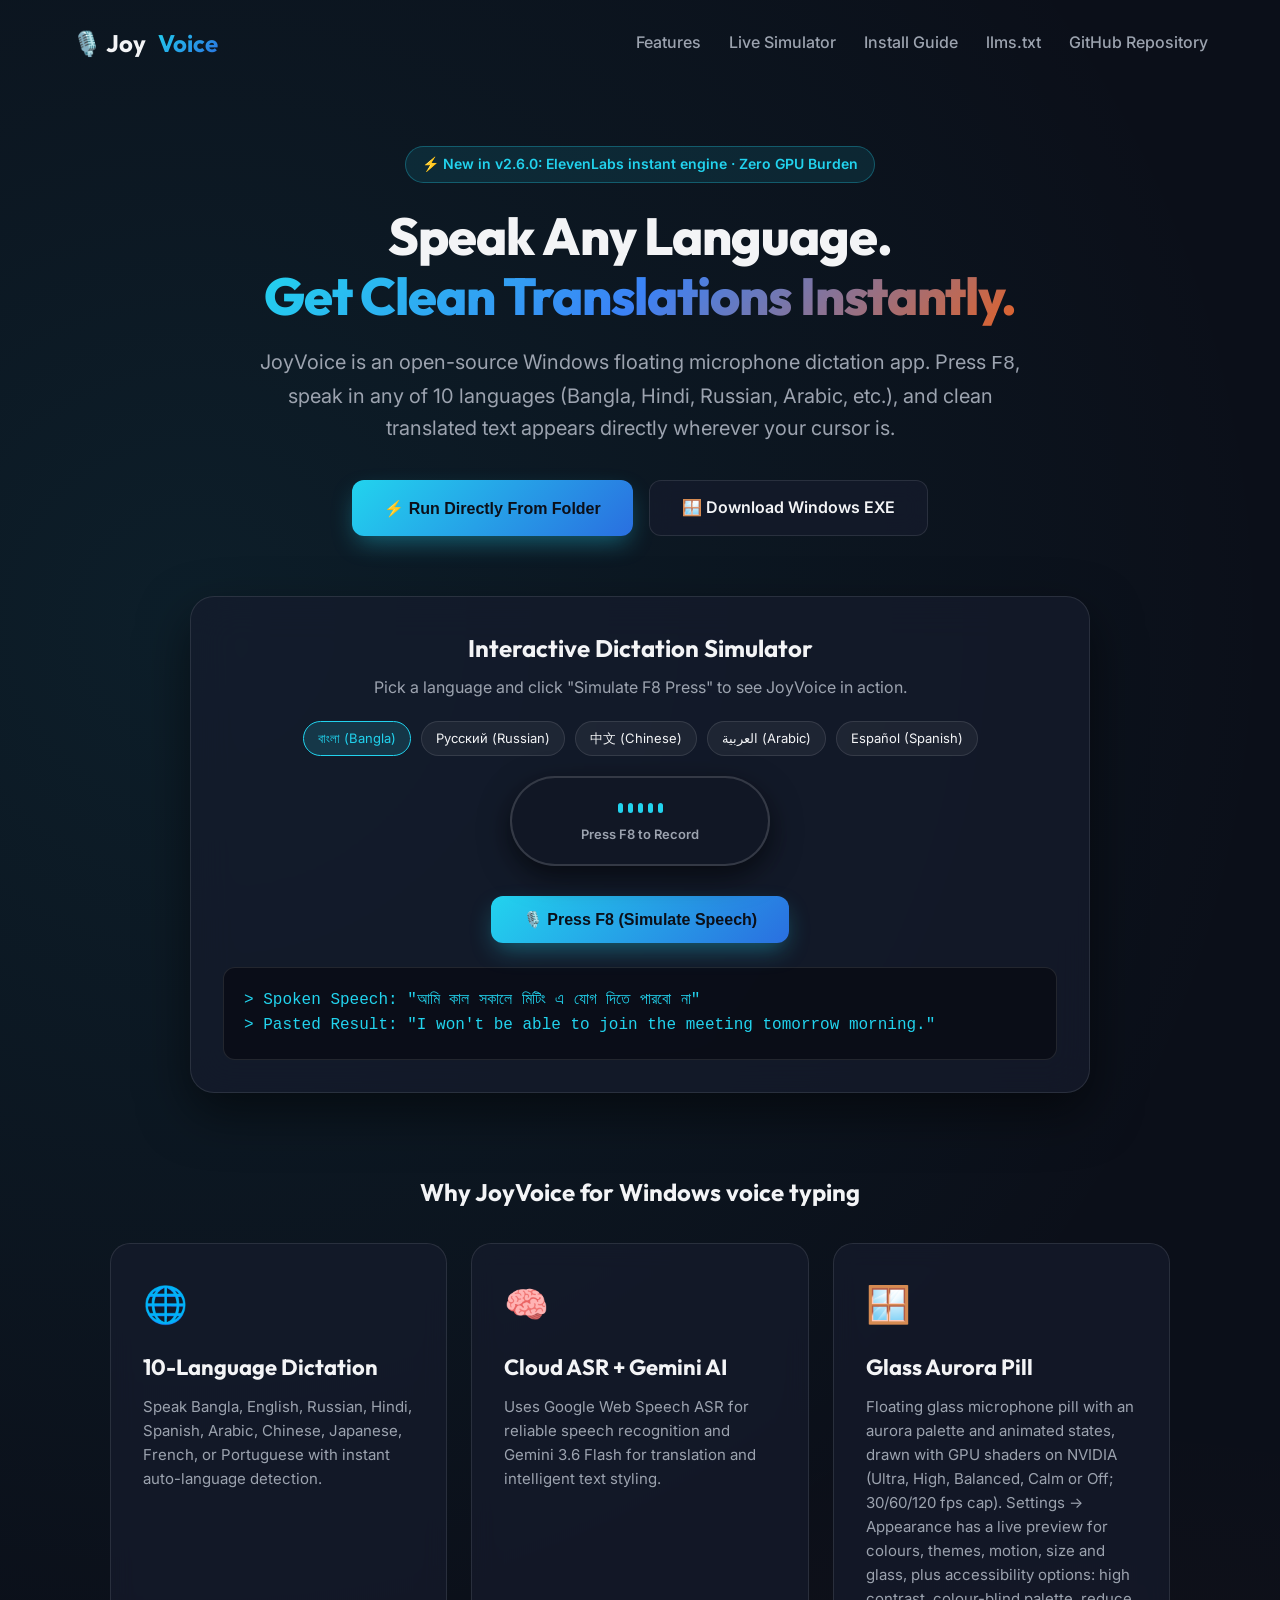
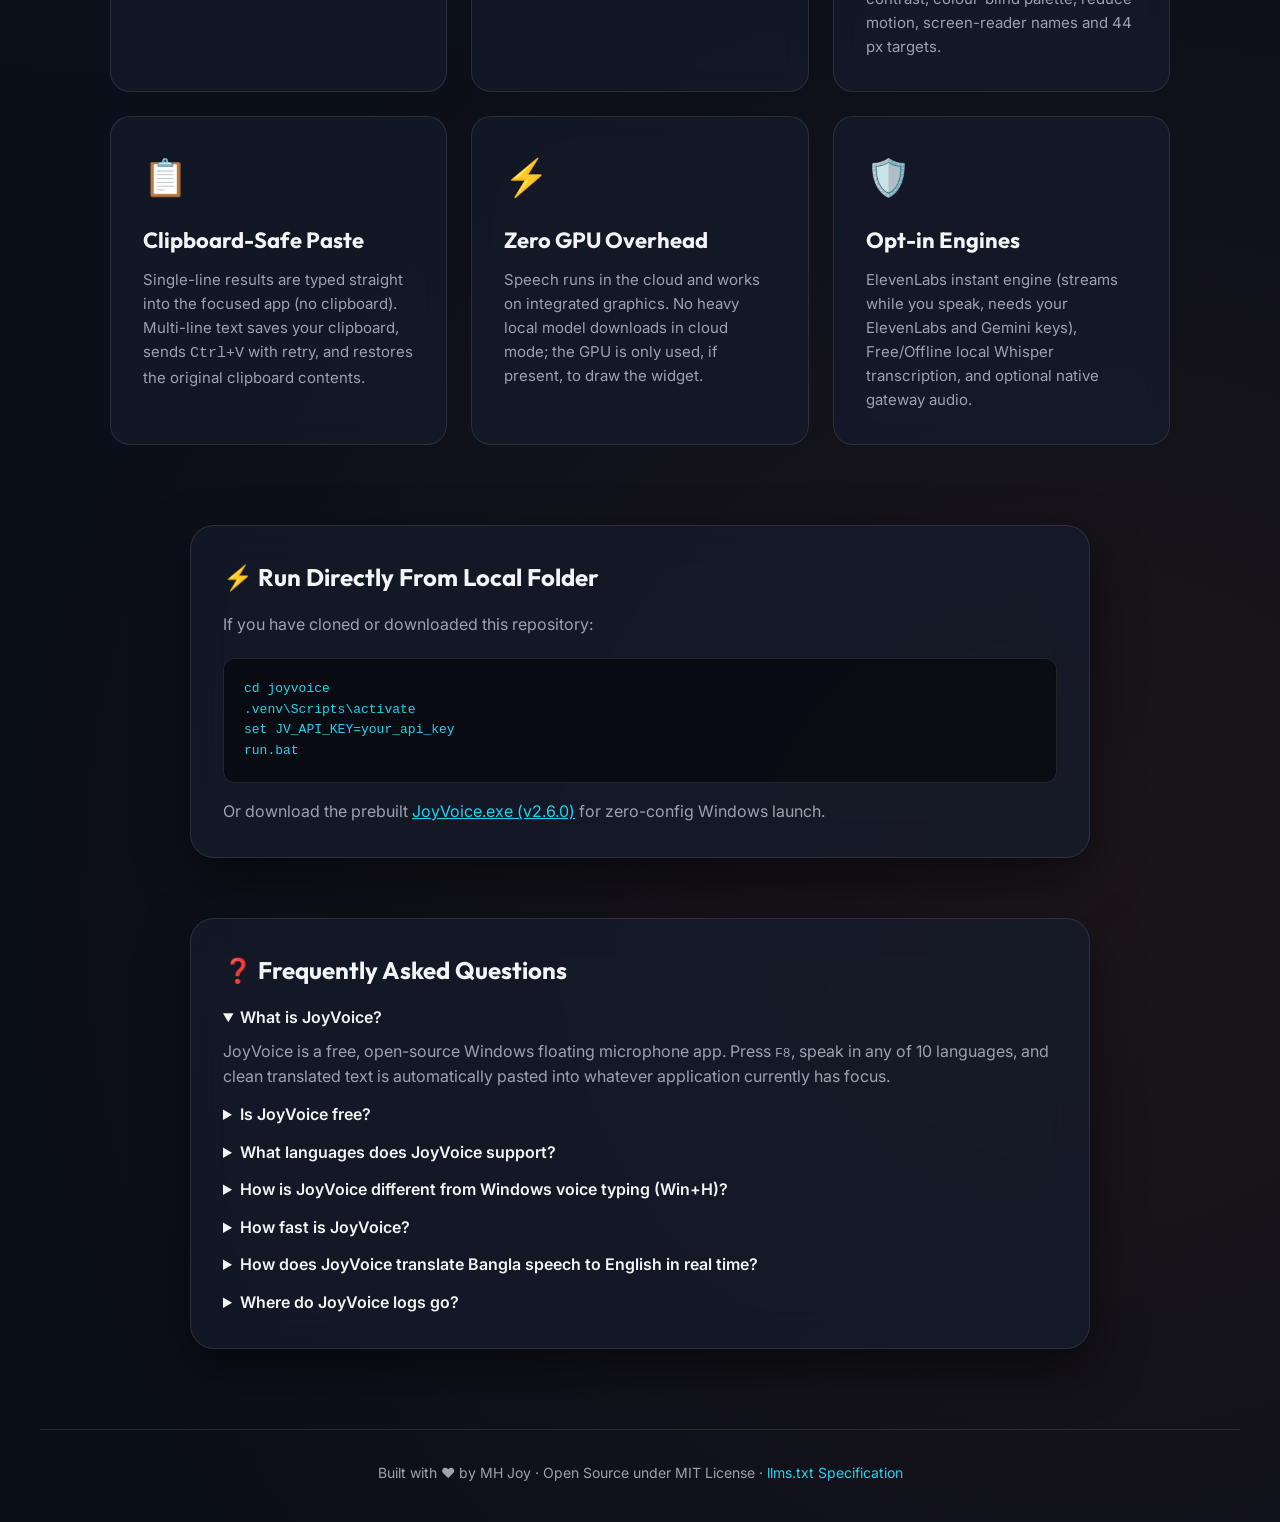
==== commit 9181cf92: "docs: v2.6.0 release notes, changelog, architecture, API, SEO surfaces" ====
--- a/index.html
+++ b/index.html
@@ -1,479 +1,682 @@
-<!doctype html>
+<!DOCTYPE html>
 <html lang="en">
 <head>
-<meta charset="utf-8">
-<title>JoyVoice: Windows Voice Typing &amp; Speech Translation</title>
-<meta name="description" content="Free open-source Windows voice typing: press F8, speak Bangla, English or 8 more languages, get clean translated text pasted into any app.">
-<link rel="canonical" href="https://mhjoy99.github.io/joyvoice/">
-<meta name="robots" content="index, follow, max-image-preview:large, max-snippet:-1">
-<meta name="author" content="MHJoy99">
-<meta name="keywords" content="Windows voice typing, Bangla voice typing, speech to text Windows, voice dictation translation, Banglish to English, offline Whisper dictation, floating mic">
-<meta name="viewport" content="width=device-width, initial-scale=1">
-<meta name="theme-color" content="#faf9ff" media="(prefers-color-scheme: light)">
-<meta name="theme-color" content="#0b0919" media="(prefers-color-scheme: dark)">
-<link rel="icon" type="image/svg+xml" href="favicon.svg">
-<link rel="stylesheet" href="site.css">
-<meta property="og:type" content="website">
-<meta property="og:site_name" content="JoyVoice">
-<meta property="og:title" content="JoyVoice: Windows Voice Typing &amp; Speech Translation">
-<meta property="og:description" content="Free open-source Windows voice typing: press F8, speak Bangla, English or 8 more languages, get clean translated text pasted into any app.">
-<meta property="og:url" content="https://mhjoy99.github.io/joyvoice/">
-<meta property="og:image" content="https://mhjoy99.github.io/joyvoice/og-image.png">
-<meta property="og:image:width" content="1200">
-<meta property="og:image:height" content="630">
-<meta property="og:image:alt" content="JoyVoice floating microphone widget turning spoken Bangla into pasted English">
-<meta property="og:locale" content="en_US">
-<meta name="twitter:card" content="summary_large_image">
-<meta name="twitter:title" content="JoyVoice: Windows Voice Typing &amp; Speech Translation">
-<meta name="twitter:description" content="Free open-source Windows voice typing: press F8, speak Bangla, English or 8 more languages, get clean translated text pasted into any app.">
-<meta name="twitter:image" content="https://mhjoy99.github.io/joyvoice/og-image.png">
-<meta name="twitter:image:alt" content="JoyVoice floating microphone widget turning spoken Bangla into pasted English">
-<script type="application/ld+json">
-{
- "@context": "https://schema.org",
- "@type": "SoftwareApplication",
- "@id": "https://mhjoy99.github.io/joyvoice/#app",
- "name": "JoyVoice",
- "url": "https://mhjoy99.github.io/joyvoice/",
- "description": "Open-source floating-microphone voice typing and speech translation for Windows. Press F8, speak in one of 10 languages including Bangla, and clean text is pasted into any app. Cloud mode or Free & Offline mode with local Whisper.",
- "applicationCategory": "UtilitiesApplication",
- "applicationSubCategory": "Voice typing and speech translation",
- "operatingSystem": "Windows 10, Windows 11",
- "softwareVersion": "2.5.5",
- "softwareRequirements": "Windows 10 or 11 (64-bit); Python 3.11 only when running from source; API key for an OpenAI-compatible endpoint in cloud mode (not needed in Free & Offline mode)",
- "offers": {
-  "@type": "Offer",
-  "price": "0",
-  "priceCurrency": "USD"
- },
- "license": "https://opensource.org/licenses/MIT",
- "isAccessibleForFree": true,
- "codeRepository": "https://github.com/MHJoy99/joyvoice",
- "downloadUrl": "https://github.com/MHJoy99/joyvoice/releases",
- "installUrl": "https://github.com/MHJoy99/joyvoice#installation--setup-options",
- "image": "https://mhjoy99.github.io/joyvoice/og-image.png",
- "screenshot": "https://mhjoy99.github.io/joyvoice/img/desktop-mockup.jpg",
- "inLanguage": [
-  "bn",
-  "en",
-  "ru",
-  "hi",
-  "es",
-  "ar",
-  "zh",
-  "ja",
-  "fr",
-  "pt"
- ],
- "featureList": [
-  "Voice dictation in 10 languages with auto-detect",
-  "Speech translation into any of the 10 supported languages",
-  "Floating glass widget with live waveform",
-  "Clipboard-safe auto-paste with retry",
-  "History saved before paste",
-  "Free & Offline mode with local Whisper (faster-whisper)",
-  "Spoken one-shot target language override",
-  "Global hotkeys: F8, Ctrl+Shift+L, Esc to cancel",
-  "Configurable OpenAI-compatible API endpoint"
- ],
- "author": {
-  "@type": "Person",
-  "name": "MHJoy99",
-  "url": "https://github.com/MHJoy99"
- }
-}
-</script>
-<script type="application/ld+json">
-{
- "@context": "https://schema.org",
- "@type": "FAQPage",
- "@id": "https://mhjoy99.github.io/joyvoice/#faq",
- "mainEntity": [
-  {
-   "@type": "Question",
-   "name": "What is JoyVoice?",
-   "acceptedAnswer": {
-    "@type": "Answer",
-    "text": "JoyVoice is a free, open-source (MIT) floating-microphone voice typing and speech translation app for Windows 10 and 11. You press F8, speak, press F8 again, and the cleaned, optionally translated text is pasted into whichever app has your cursor. It supports 10 languages: Bangla, English, Russian, Hindi, Spanish, Arabic, Chinese, Japanese, French and Portuguese."
-   }
-  },
-  {
-   "@type": "Question",
-   "name": "How do I dictate Bangla or Banglish into English on Windows?",
-   "acceptedAnswer": {
-    "@type": "Answer",
-    "text": "Press F8 and speak naturally in Bengali or mixed Bengali and English. With the default auto-detect source and English target, JoyVoice detects the language, translates, and pastes clean English with Ctrl+V into the app under your cursor. The transcription prompt explicitly handles Bangladeshi Bengali with English code-switching, so you do not switch languages manually."
-   }
-  },
-  {
-   "@type": "Question",
-   "name": "Do I need a GPU or an API key?",
-   "acceptedAnswer": {
-    "@type": "Answer",
-    "text": "You do not need a GPU. Cloud mode uses cloud services for speech and translation and needs no CUDA or PyTorch. It does need an API key for an OpenAI-compatible endpoint, entered in Settings, API, or set as the JV_API_KEY environment variable. Free and Offline mode needs no API key at all."
-   }
-  },
-  {
-   "@type": "Question",
-   "name": "Can JoyVoice work offline?",
-   "acceptedAnswer": {
-    "@type": "Answer",
-    "text": "Yes, in Free and Offline mode. Click Set up Free Mode in Settings, Free Mode once to download a local Whisper model (Tiny, Base or Small; Small is the default) into %LOCALAPPDATA%\\JoyVoice\\models. After that it runs without internet. Bangla to English translation is built in offline through Whisper’s translate task. Other translation targets are transcription-only in Free Mode for now, and the AI text styles need Cloud mode."
-   }
-  },
-  {
-   "@type": "Question",
-   "name": "Which languages does JoyVoice support?",
-   "acceptedAnswer": {
-    "@type": "Answer",
-    "text": "Ten: Bangla, English, Russian, Hindi, Spanish, Arabic, Chinese, Japanese, French and Portuguese. Any of the 10 can be the spoken source (or use auto-detect) and any of the 10 can be the translation target. Press Ctrl+Shift+L to switch language pair without opening Settings."
-   }
-  },
-  {
-   "@type": "Question",
-   "name": "Will JoyVoice lose my words if a paste or a long recording fails?",
-   "acceptedAnswer": {
-    "@type": "Answer",
-    "text": "It is designed not to. Text is saved to the local history before JoyVoice tries to paste, so it survives a failed paste. For long recordings, if one chunk fails after earlier chunks succeeded, the translated chunks so far are kept instead of dropping the whole dictation, and usable partial speech is preserved in history for review."
-   }
-  },
-  {
-   "@type": "Question",
-   "name": "Does JoyVoice overwrite my clipboard?",
-   "acceptedAnswer": {
-    "@type": "Answer",
-    "text": "No. It saves your current clipboard, pastes the result with Ctrl+V (up to 3 attempts with exponential backoff), and then restores your original clipboard. Restoring is on by default through the restore_clipboard setting."
-   }
-  },
-  {
-   "@type": "Question",
-   "name": "Is my dictated text or API key written to a log file?",
-   "acceptedAnswer": {
-    "@type": "Answer",
-    "text": "Not in the clear. Crash reports store only the exception type, the message length and redacted stack frames. Log lines scrub keys and bearer tokens to [REDACTED], show transcripts only as 80-character previews, and never log raw audio bytes. Your API key lives only in local settings or in the JV_API_KEY environment variable."
-   }
-  },
-  {
-   "@type": "Question",
-   "name": "What leaves my computer in cloud mode?",
-   "acceptedAnswer": {
-    "@type": "Answer",
-    "text": "In cloud mode the recorded speech is sent for transcription, to the Google Web Speech service or to the optional native-audio route of your configured gateway, and the transcript text is sent to the configured text model for translation and styling. The default gateway is https://gpt.bdx.market/v1 and you can point JoyVoice at any OpenAI-compatible base URL in Settings, API. Free and Offline mode makes no cloud calls after the one-time model download."
-   }
-  },
-  {
-   "@type": "Question",
-   "name": "Does JoyVoice run on macOS or Linux?",
-   "acceptedAnswer": {
-    "@type": "Answer",
-    "text": "Not today. JoyVoice is Windows-only because global hotkeys, clipboard automation and audio capture are tied to Win32 APIs. macOS and Linux hotkey and paste backends are on the roadmap as planned work, not shipped."
-   }
-  }
- ]
-}
-</script>
-<script type="application/ld+json">
-{
- "@context": "https://schema.org",
- "@type": "BreadcrumbList",
- "itemListElement": [
-  {
-   "@type": "ListItem",
-   "position": 1,
-   "name": "MHJoy99",
-   "item": "https://github.com/MHJoy99"
-  },
-  {
-   "@type": "ListItem",
-   "position": 2,
-   "name": "JoyVoice",
-   "item": "https://mhjoy99.github.io/joyvoice/"
-  }
- ]
-}
-</script>
-<script>document.documentElement.className+=' js'</script>
+    <meta charset="UTF-8">
+    <meta name="viewport" content="width=device-width, initial-scale=1.0">
+    
+    <!-- Primary SEO Meta Tags -->
+    <title>JoyVoice — Floating AI Voice Dictation & Real-Time Translation for Windows</title>
+    <meta name="title" content="JoyVoice — Floating AI Voice Dictation & Real-Time Translation for Windows">
+    <meta name="description" content="JoyVoice is an open-source instant voice dictation app for Windows. Press F8 and speak: English is typed into any app about 0.5 s after you stop (ElevenLabs Scribe realtime), and Bangla/Bengali or Banglish speech becomes complete English in about 1 s with a fast translator key (Gemini 3.5 Transcribe Live, then a fast translator).">
+    <meta name="keywords" content="instant voice dictation, Bangla voice typing, Bengali to English real-time translation, Banglish dictation, mixed Bengali English speech to text, ElevenLabs Scribe realtime, Gemini Transcribe Live, JoyVoice, speech translation Windows 11, floating mic app, voice to text auto paste, open source voice typing, zero gpu dictation">
+    <meta name="author" content="MH Joy">
+    <meta name="robots" content="index, follow">
+    <link rel="canonical" href="https://github.com/MHJoy99/joyvoice">
+
+    <!-- Open Graph / Facebook -->
+    <meta property="og:type" content="website">
+    <meta property="og:site_name" content="JoyVoice">
+    <meta property="og:locale" content="en_US">
+    <meta property="og:url" content="https://github.com/MHJoy99/joyvoice">
+    <meta property="og:title" content="JoyVoice — Floating AI Voice Dictation & Real-Time Translation">
+    <meta property="og:description" content="Speak in any of 10 languages. Get clean translated text pasted directly into your application automatically. Zero GPU required in cloud mode.">
+    <meta property="og:image" content="https://raw.githubusercontent.com/MHJoy99/joyvoice/master/assets/desktop-mockup.png">
+    <meta property="og:image:alt" content="JoyVoice floating glass-morphism mic widget over a Windows desktop">
+    <meta property="og:image:type" content="image/png">
+    <meta property="og:image:width" content="1200">
+    <meta property="og:image:height" content="630">
+
+    <!-- Twitter -->
+    <meta name="twitter:card" content="summary_large_image">
+    <meta name="twitter:url" content="https://github.com/MHJoy99/joyvoice">
+    <meta name="twitter:title" content="JoyVoice — Floating AI Voice Dictation & Real-Time Translation">
+    <meta name="twitter:description" content="Ultra-low latency floating mic dictation software for Windows. Speak Bangla, Russian, Hindi, Spanish, or Arabic — get instant clean translations.">
+    <meta name="twitter:image" content="https://raw.githubusercontent.com/MHJoy99/joyvoice/master/assets/desktop-mockup.png">
+    <meta name="twitter:image:alt" content="JoyVoice floating mic widget preview">
+
+    <!-- Theme + favicon -->
+    <meta name="theme-color" content="#0b0f19">
+    <link rel="icon" type="image/x-icon" href="assets/icon.ico">
+
+    <!-- Google Fonts -->
+    <link rel="preconnect" href="https://fonts.googleapis.com">
+    <link rel="preconnect" href="https://fonts.gstatic.com" crossorigin>
+    <link href="https://fonts.googleapis.com/css2?family=Inter:wght@300;400;500;600;700&family=Outfit:wght@500;600;700;800&display=swap" rel="stylesheet">
+
+    <!-- Schema.org JSON-LD -->
+    <script type="application/ld+json">
+    {
+      "@context": "https://schema.org",
+      "@type": "SoftwareApplication",
+      "name": "JoyVoice",
+      "url": "https://github.com/MHJoy99/joyvoice",
+      "sameAs": ["https://github.com/MHJoy99/joyvoice"],
+      "applicationCategory": "ProductivityApplication",
+      "operatingSystem": "Windows 10, Windows 11",
+      "softwareVersion": "2.6.0",
+      "description": "Open-source instant voice dictation and real-time speech translation for Windows. The ElevenLabs instant engine streams audio while you speak: English pastes 0.41-0.56 s after hotkey release (ElevenLabs Scribe v2 Realtime); Bangla/Bengali and mixed Bengali-English (Banglish) speech pastes as complete English in about 1 s after release with a fast translator key (Gemini 3.5 Transcribe Live finalizes the transcript, then a fast translator turns it into English). The instant engine is opt-in; any failure falls back to the Cloud engine.",
+      "license": "https://opensource.org/licenses/MIT",
+      "offers": {
+        "@type": "Offer",
+        "price": "0.00",
+        "priceCurrency": "USD",
+        "availability": "https://schema.org/InStock"
+      },
+      "author": {
+        "@type": "Person",
+        "name": "MH Joy"
+      }
+    }
+    </script>
+    <script type="application/ld+json">
+    {
+      "@context": "https://schema.org",
+      "@type": "FAQPage",
+      "mainEntity": [
+        {
+          "@type": "Question",
+          "name": "What is JoyVoice?",
+          "acceptedAnswer": {
+            "@type": "Answer",
+            "text": "JoyVoice is a free, open-source Windows floating microphone app. Press F8, speak in any of 10 languages, and clean translated text is automatically pasted into whatever application currently has focus."
+          }
+        },
+        {
+          "@type": "Question",
+          "name": "Is JoyVoice free?",
+          "acceptedAnswer": {
+            "@type": "Answer",
+            "text": "Yes. JoyVoice is free and open-source under the MIT license. Cloud dictation uses your own API gateway key at roughly $0.001 per dictation, and the opt-in Free and Offline Mode needs no API key at all."
+          }
+        },
+        {
+          "@type": "Question",
+          "name": "What languages does JoyVoice support?",
+          "acceptedAnswer": {
+            "@type": "Answer",
+            "text": "JoyVoice supports 10 languages for dictation and translation: Bangla, English, Russian, Hindi, Spanish, Arabic, Chinese (Mandarin), Japanese, French, and Portuguese, with automatic source-language detection."
+          }
+        },
+        {
+          "@type": "Question",
+          "name": "How is JoyVoice different from Windows voice typing (Win+H)?",
+          "acceptedAnswer": {
+            "@type": "Answer",
+            "text": "Windows voice typing (Win+H) covers fewer languages, needs manual language switching, and has no translation targets. JoyVoice auto-detects 10 languages, translates into any of the 10 target languages, pastes clipboard-safely with retry, and adds text styles, history, and global hotkeys."
+          }
+        },
+        {
+          "@type": "Question",
+          "name": "How fast is JoyVoice?",
+          "acceptedAnswer": {
+            "@type": "Answer",
+            "text": "With the ElevenLabs instant engine (v2.6.0), audio streams while you hold the hotkey. In testing, English speech was pasted 0.41-0.56 s after release, and Bengali or mixed Bengali-English speech was pasted as complete English in about 1 s (0.92-1.2 s; a 30-second fast clip 1.44 s) with a fast translator key (2.3-3.5 s with the gateway alone; previously 3.6-4.3 s)."
+          }
+        },
+        {
+          "@type": "Question",
+          "name": "How does JoyVoice translate Bangla speech to English in real time?",
+          "acceptedAnswer": {
+            "@type": "Answer",
+            "text": "JoyVoice streams your voice to ElevenLabs Scribe v2 Realtime and Google Gemini 3.5 Transcribe Live at the same time. English speech uses the ElevenLabs text. For Bengali or Banglish speech (romanized Banglish is recognised too), Gemini finalizes the complete transcript right after you release the hotkey and a fast translator turns it into English in about 1 s. If that fails, ElevenLabs' own translation is used; if that fails too, JoyVoice falls back to the Cloud engine."
+          }
+        },
+        {
+          "@type": "Question",
+          "name": "Where do JoyVoice logs go?",
+          "acceptedAnswer": {
+            "@type": "Answer",
+            "text": "JoyVoice writes logs to %APPDATA%/JoyVoice/joyvoice.log, settings to settings.json, and dictation history to history.json in the same folder."
+          }
+        }
+      ]
+    }
+    </script>
+
+    <style>
+        :root {
+            --bg-color: #0b0f19;
+            --surface-color: rgba(22, 28, 45, 0.7);
+            --surface-border: rgba(255, 255, 255, 0.1);
+            --text-primary: #f3f4f6;
+            --text-secondary: #9ca3af;
+            --accent-cyan: #22d3ee;
+            --accent-orange: #e0622a;
+            --accent-blue: #2a6fe0;
+            --accent-green: #2ecc71;
+            --font-heading: 'Outfit', sans-serif;
+            --font-body: 'Inter', sans-serif;
+        }
+
+        * {
+            box-sizing: border-box;
+            margin: 0;
+            padding: 0;
+        }
+
+        body {
+            background-color: var(--bg-color);
+            color: var(--text-primary);
+            font-family: var(--font-body);
+            line-height: 1.6;
+            overflow-x: hidden;
+            background-image: 
+                radial-gradient(circle at 15% 20%, rgba(34, 211, 238, 0.08) 0%, transparent 40%),
+                radial-gradient(circle at 85% 80%, rgba(224, 98, 42, 0.08) 0%, transparent 40%);
+        }
+
+        header {
+            max-width: 1200px;
+            margin: 0 auto;
+            padding: 24px 32px;
+            display: flex;
+            justify-content: space-between;
+            align-items: center;
+        }
+
+        .logo-container {
+            display: flex;
+            align-items: center;
+            gap: 12px;
+            font-family: var(--font-heading);
+            font-size: 24px;
+            font-weight: 700;
+            color: var(--text-primary);
+            text-decoration: none;
+        }
+
+        .logo-badge {
+            background: linear-gradient(135deg, var(--accent-cyan), var(--accent-blue));
+            -webkit-background-clip: text;
+            -webkit-text-fill-color: transparent;
+        }
+
+        nav a {
+            color: var(--text-secondary);
+            text-decoration: none;
+            margin-left: 24px;
+            font-weight: 500;
+            transition: color 0.2s ease;
+        }
+
+        nav a:hover {
+            color: var(--accent-cyan);
+        }
+
+        .hero {
+            max-width: 1000px;
+            margin: 60px auto 40px auto;
+            text-align: center;
+            padding: 0 20px;
+        }
+
+        .badge-pill {
+            display: inline-flex;
+            align-items: center;
+            gap: 8px;
+            padding: 6px 16px;
+            background: rgba(34, 211, 238, 0.1);
+            border: 1px solid rgba(34, 211, 238, 0.3);
+            border-radius: 999px;
+            color: var(--accent-cyan);
+            font-size: 14px;
+            font-weight: 600;
+            margin-bottom: 24px;
+        }
+
+        h1 {
+            font-family: var(--font-heading);
+            font-size: 52px;
+            font-weight: 800;
+            line-height: 1.15;
+            margin-bottom: 20px;
+            letter-spacing: -0.02em;
+        }
+
+        h1 span {
+            background: linear-gradient(135deg, #22d3ee 0%, #3b82f6 50%, #e0622a 100%);
+            -webkit-background-clip: text;
+            -webkit-text-fill-color: transparent;
+        }
+
+        .hero p {
+            font-size: 20px;
+            color: var(--text-secondary);
+            max-width: 760px;
+            margin: 0 auto 36px auto;
+        }
+
+        .cta-group {
+            display: flex;
+            justify-content: center;
+            gap: 16px;
+            flex-wrap: wrap;
+        }
+
+        .btn {
+            display: inline-flex;
+            align-items: center;
+            gap: 10px;
+            padding: 14px 32px;
+            border-radius: 12px;
+            font-weight: 600;
+            font-size: 16px;
+            text-decoration: none;
+            transition: all 0.25s ease;
+            cursor: pointer;
+            border: none;
+        }
+
+        .btn-primary {
+            background: linear-gradient(135deg, var(--accent-cyan), var(--accent-blue));
+            color: #0b0f19;
+            box-shadow: 0 10px 25px -5px rgba(34, 211, 238, 0.4);
+        }
+
+        .btn-primary:hover {
+            transform: translateY(-2px);
+            box-shadow: 0 15px 30px -5px rgba(34, 211, 238, 0.6);
+        }
+
+        .btn-secondary {
+            background: var(--surface-color);
+            color: var(--text-primary);
+            border: 1px solid var(--surface-border);
+            backdrop-filter: blur(12px);
+        }
+
+        .btn-secondary:hover {
+            border-color: var(--accent-cyan);
+            color: var(--accent-cyan);
+        }
+
+        /* Glass Widget Demo Simulation */
+        .demo-section {
+            max-width: 900px;
+            margin: 60px auto;
+            padding: 32px;
+            background: var(--surface-color);
+            border: 1px solid var(--surface-border);
+            border-radius: 24px;
+            backdrop-filter: blur(20px);
+            box-shadow: 0 20px 50px rgba(0,0,0,0.5);
+            text-align: center;
+        }
+
+        .widget-pill-demo {
+            width: 260px;
+            height: 90px;
+            margin: 20px auto;
+            background: rgba(18, 24, 38, 0.85);
+            border: 2px solid rgba(255, 255, 255, 0.15);
+            border-radius: 45px;
+            display: flex;
+            flex-direction: column;
+            justify-content: center;
+            align-items: center;
+            position: relative;
+            box-shadow: 0 10px 30px rgba(0,0,0,0.6);
+            transition: all 0.3s ease;
+        }
+
+        .widget-pill-demo.recording {
+            border-color: var(--accent-orange);
+            box-shadow: 0 0 25px rgba(224, 98, 42, 0.4);
+        }
+
+        .widget-pill-demo.processing {
+            border-color: var(--accent-blue);
+            box-shadow: 0 0 25px rgba(42, 111, 224, 0.4);
+        }
+
+        .widget-pill-demo.pasted {
+            border-color: var(--accent-green);
+            box-shadow: 0 0 25px rgba(46, 204, 113, 0.4);
+        }
+
+        .waveform-bars {
+            display: flex;
+            align-items: center;
+            gap: 5px;
+            height: 24px;
+            margin-bottom: 4px;
+        }
+
+        .bar {
+            width: 5px;
+            background: var(--accent-cyan);
+            border-radius: 3px;
+            height: 10px;
+            transition: height 0.15s ease;
+        }
+
+        .recording .bar {
+            background: var(--accent-orange);
+            animation: pulse-wave 0.6s infinite alternate ease-in-out;
+        }
+
+        .bar:nth-child(1) { animation-delay: 0.1s; }
+        .bar:nth-child(2) { animation-delay: 0.25s; }
+        .bar:nth-child(3) { animation-delay: 0.4s; }
+        .bar:nth-child(4) { animation-delay: 0.2s; }
+        .bar:nth-child(5) { animation-delay: 0.3s; }
+
+        @keyframes pulse-wave {
+            0% { height: 6px; }
+            100% { height: 28px; }
+        }
+
+        .widget-status {
+            font-size: 13px;
+            font-weight: 600;
+            color: var(--text-secondary);
+        }
+
+        .demo-output-box {
+            background: rgba(10, 14, 23, 0.9);
+            border: 1px solid rgba(255, 255, 255, 0.1);
+            border-radius: 12px;
+            padding: 20px;
+            margin-top: 24px;
+            font-family: 'Courier New', Courier, monospace;
+            font-size: 16px;
+            text-align: left;
+            min-height: 80px;
+            color: var(--accent-cyan);
+        }
+
+        .lang-selector-bar {
+            display: flex;
+            justify-content: center;
+            gap: 10px;
+            flex-wrap: wrap;
+            margin-top: 20px;
+        }
+
+        .lang-chip {
+            padding: 6px 14px;
+            background: rgba(255, 255, 255, 0.05);
+            border: 1px solid rgba(255, 255, 255, 0.1);
+            border-radius: 20px;
+            font-size: 13px;
+            cursor: pointer;
+            transition: all 0.2s ease;
+        }
+
+        .lang-chip.active, .lang-chip:hover {
+            background: rgba(34, 211, 238, 0.15);
+            border-color: var(--accent-cyan);
+            color: var(--accent-cyan);
+        }
+
+        /* Features Grid */
+        .features-grid {
+            max-width: 1100px;
+            margin: 80px auto;
+            display: grid;
+            grid-template-columns: repeat(auto-fit, minmax(320px, 1fr));
+            gap: 24px;
+            padding: 0 20px;
+        }
+
+        .feature-card {
+            background: var(--surface-color);
+            border: 1px solid var(--surface-border);
+            border-radius: 20px;
+            padding: 32px;
+            backdrop-filter: blur(12px);
+            transition: transform 0.3s ease, border-color 0.3s ease;
+        }
+
+        .feature-card:hover {
+            transform: translateY(-5px);
+            border-color: rgba(34, 211, 238, 0.4);
+        }
+
+        .feature-icon {
+            font-size: 36px;
+            margin-bottom: 16px;
+        }
+
+        .feature-card h3 {
+            font-family: var(--font-heading);
+            font-size: 22px;
+            margin-bottom: 10px;
+        }
+
+        .feature-card p {
+            color: var(--text-secondary);
+            font-size: 15px;
+        }
+
+        footer {
+            max-width: 1200px;
+            margin: 80px auto 40px auto;
+            text-align: center;
+            color: var(--text-secondary);
+            font-size: 14px;
+            border-top: 1px solid var(--surface-border);
+            padding-top: 32px;
+        }
+
+        footer a {
+            color: var(--accent-cyan);
+            text-decoration: none;
+        }
+    </style>
 </head>
 <body>
-<svg width="0" height="0" style="position:absolute" aria-hidden="true" focusable="false"><defs><symbol id="i-mic" viewBox="0 0 24 24"><rect x="9" y="2.5" width="6" height="11" rx="3"/><path d="M5 11a7 7 0 0 0 14 0M12 18v3.5M8.5 21.5h7"/></symbol><symbol id="i-globe" viewBox="0 0 24 24"><circle cx="12" cy="12" r="9"/><path d="M3 12h18M12 3c3 3 3 15 0 18M12 3c-3 3-3 15 0 18"/></symbol><symbol id="i-swap" viewBox="0 0 24 24"><path d="M4 8h13l-3-3M20 16H7l3 3"/></symbol><symbol id="i-wand" viewBox="0 0 24 24"><path d="M5 19L15 9M14 4l1 2 2 1-2 1-1 2-1-2-2-1 2-1zM19 12l.7 1.3L21 14l-1.3.7L19 16l-.7-1.3L17 14l1.3-.7z"/></symbol><symbol id="i-glass" viewBox="0 0 24 24"><rect x="3" y="6" width="18" height="12" rx="6"/><path d="M8 12h.01M11 10v4M14 9v6M17 11v2"/></symbol><symbol id="i-clip" viewBox="0 0 24 24"><rect x="6" y="4.5" width="12" height="16" rx="2"/><path d="M9 4.5h6v3H9zM9 12h6M9 16h4"/></symbol><symbol id="i-hist" viewBox="0 0 24 24"><path d="M3.5 12a8.5 8.5 0 1 0 3-6.5M3.5 4v4h4M12 8v4l3 2"/></symbol><symbol id="i-chip" viewBox="0 0 24 24"><rect x="6" y="6" width="12" height="12" rx="2"/><path d="M9 2v4M15 2v4M9 18v4M15 18v4M2 9h4M2 15h4M18 9h4M18 15h4"/></symbol><symbol id="i-chat" viewBox="0 0 24 24"><path d="M4 5h16v11H9l-5 4z"/><path d="M8 9.5h8M8 12.5h5"/></symbol><symbol id="i-kbd" viewBox="0 0 24 24"><rect x="2.5" y="6" width="19" height="12" rx="2"/><path d="M6 10h.01M10 10h.01M14 10h.01M18 10h.01M7 14h10"/></symbol><symbol id="i-plug" viewBox="0 0 24 24"><path d="M9 3v5M15 3v5M6 8h12v3a6 6 0 0 1-12 0zM12 17v4"/></symbol><symbol id="i-shield" viewBox="0 0 24 24"><path d="M12 3l8 3v6c0 5-3.5 8-8 9-4.5-1-8-4-8-9V6z"/><path d="M8.5 12l2.5 2.5 4.5-5"/></symbol><symbol id="i-lock" viewBox="0 0 24 24"><rect x="5" y="10.5" width="14" height="10" rx="2"/><path d="M8 10.5V8a4 4 0 0 1 8 0v2.5"/></symbol><symbol id="i-dl" viewBox="0 0 24 24"><path d="M12 4v11M7 11l5 5 5-5M5 20h14"/></symbol><symbol id="i-copy" viewBox="0 0 24 24"><rect x="8" y="8" width="12" height="12" rx="2"/><path d="M16 8V6a2 2 0 0 0-2-2H6a2 2 0 0 0-2 2v8a2 2 0 0 0 2 2h2"/></symbol><symbol id="i-book" viewBox="0 0 24 24"><path d="M4 5.5A2.5 2.5 0 0 1 6.5 3H20v16H6.5A2.5 2.5 0 0 0 4 21.5zM4 5.5v16M8 7.5h8"/></symbol><symbol id="i-arrow" viewBox="0 0 24 24"><path d="M5 12h14M13 6l6 6-6 6"/></symbol><symbol id="i-check" viewBox="0 0 24 24"><path d="M5 12.5l4.5 4.5L19 7.5"/></symbol><symbol id="i-txt" viewBox="0 0 24 24"><path d="M5 6h14M5 11h14M5 16h9"/></symbol><symbol id="i-conv" viewBox="0 0 24 24"><path d="M4 12h3l2-5 4 10 2-5h5"/></symbol><symbol id="i-gh" viewBox="0 0 16 16"><path fill="currentColor" d="M8 0C3.58 0 0 3.58 0 8c0 3.54 2.29 6.53 5.47 7.59.4.07.55-.17.55-.38 0-.19-.01-.82-.01-1.49-2.01.37-2.53-.49-2.69-.94-.09-.23-.48-.94-.82-1.13-.28-.15-.68-.52-.01-.53.63-.01 1.08.58 1.23.82.72 1.21 1.87.87 2.33.66.07-.52.28-.87.51-1.07-1.78-.2-3.64-.89-3.64-3.95 0-.87.31-1.59.82-2.15-.08-.2-.36-1.02.08-2.12 0 0 .67-.21 2.2.82.64-.18 1.32-.27 2-.27.68 0 1.36.09 2 .27 1.53-1.04 2.2-.82 2.2-.82.44 1.1.16 1.92.08 2.12.51.56.82 1.27.82 2.15 0 3.07-1.87 3.75-3.65 3.95.29.25.54.73.54 1.48 0 1.07-.01 1.93-.01 2.2 0 .21.15.46.55.38A8.013 8.013 0 0016 8c0-4.42-3.58-8-8-8z"/></symbol></defs></svg>
-<a class="skip" href="#main">Skip to content</a>
-<header class="hdr"><div class="wrap">
-  <a class="brand" href="./" aria-label="JoyVoice home"><svg viewBox="0 0 64 64" aria-hidden="true"><defs><linearGradient id="lg" x1="0" y1="0" x2="1" y2="1"><stop stop-color="#7c3aed"/><stop offset="1" stop-color="#0ea5e9"/></linearGradient></defs><rect width="64" height="64" rx="16" fill="url(#lg)"/><rect x="25" y="12" width="14" height="26" rx="7" fill="#fff"/><path d="M17 30a15 15 0 0 0 30 0M32 45v7M24 52h16" stroke="#fff" stroke-width="4" stroke-linecap="round" fill="none"/></svg><span>JoyVoice</span></a>
-  <nav class="nav" aria-label="Primary">
-    <a href="#features">Features</a><a href="#how">How it works</a><a href="#languages">Languages</a><a class="keep" href="#install">Install</a><a href="#faq">FAQ</a>
-    <a class="gh" href="https://github.com/MHJoy99/joyvoice"><svg class="ico fill" viewBox="0 0 16 16" aria-hidden="true"><use href="#i-gh"/></svg><span>GitHub</span></a>
-  </nav>
-</div></header>
-
-<main id="main">
-<section class="hero" aria-labelledby="h1">
-  <div class="wrap hero-grid">
-    <div>
-      <span class="eyebrow"><b>v2.5.5</b> Windows 10 &amp; 11 &middot; MIT licensed</span>
-      <h1 id="h1"><span class="grad">Press F8.</span> Speak. It&nbsp;pastes.</h1>
-      <p class="lede"><strong>JoyVoice is a floating-mic voice typing and speech translation app for Windows.</strong> Dictate in 10 languages, including <span class="bn">বাংলা</span> and English, and get clean text pasted into whatever app your cursor is in. No window switching, no copy and paste.</p>
-      <div class="cta">
-        <a class="btn primary" href="https://github.com/MHJoy99/joyvoice/releases"><svg class="ico" viewBox="0 0 24 24" aria-hidden="true"><use href="#i-dl"/></svg>Download for Windows</a>
-        <a class="btn" href="https://github.com/MHJoy99/joyvoice"><svg class="ico fill" viewBox="0 0 16 16" aria-hidden="true"><use href="#i-gh"/></svg>Get it on GitHub</a>
-        <a class="btn link" href="https://github.com/MHJoy99/joyvoice#readme"><svg class="ico" viewBox="0 0 24 24" aria-hidden="true"><use href="#i-book"/></svg>Read the docs</a>
-      </div>
-      <ul class="chips" aria-label="Highlights"><li><b>10</b> languages</li><li>Auto-detect</li><li>No GPU needed</li><li>Free &amp; offline mode</li><li>Clipboard-safe paste</li></ul>
-    </div>
-    <div class="stage" aria-label="Animated demo of JoyVoice recording, transcribing and pasting">
-      <div class="halo" aria-hidden="true"><i></i><i></i><i></i></div>
-      <span class="float f1 bn" aria-hidden="true">বাংলা</span><span class="float f2" aria-hidden="true">हिन्दी</span><span class="float f3" aria-hidden="true">日本語</span><span class="float f4" aria-hidden="true">العربية</span>
-      <div class="pill" role="img" aria-label="JoyVoice floating widget: recording, then transcribing, then pasted">
-        <div class="orb"><svg class="ico" viewBox="0 0 24 24" aria-hidden="true"><use href="#i-mic"/></svg></div>
-        <div class="pill-mid">
-          <div class="state"><span class="st-rec"><i></i>Recording</span><span class="st-trn"><i></i>Transcribing</span><span class="st-ok"><i></i>Pasted</span></div>
-          <div class="timer"><ul><li>0:01</li><li>0:02</li><li>0:03</li><li>0:04</li></ul></div>
-        </div>
-        <span class="badge">BN &rarr; EN</span>
-        <div class="bars5" aria-hidden="true"><i></i><i></i><i></i><i></i><i></i></div>
-      </div>
-      <div class="doc">
-        <div class="doc-bar" aria-hidden="true"><i></i><i></i><i></i><span>Any app, at your cursor</span></div>
-        <div class="doc-body">
-          <p class="src" lang="bn"><small lang="en">You say &middot; Bangla</small>আমি কাল সকালে মিটিং এ যোগ দিতে পারবো না</p>
-          <p class="dst"><small>JoyVoice pastes &middot; English</small><span class="l l1">I won&rsquo;t be able to join</span><span class="l l2">the meeting tomorrow morning.<i class="caret"></i></span></p>
-          <p class="pasted"><svg class="ico" viewBox="0 0 24 24" aria-hidden="true"><use href="#i-check"/></svg>Pasted <span>clipboard restored</span></p>
-        </div>
-      </div>
-    </div>
-  </div>
-  <div class="ribbon" aria-hidden="true"><i style="--h:47;--c:rgb(124,58,237);--d:2.19s;--dl:-0.69s"></i><i style="--h:54;--c:rgb(123,59,237);--d:1.92s;--dl:-1.28s"></i><i style="--h:57;--c:rgb(121,61,237);--d:1.95s;--dl:-1.81s"></i><i style="--h:59;--c:rgb(120,62,237);--d:1.86s;--dl:-1.53s"></i><i style="--h:59;--c:rgb(119,63,237);--d:1.24s;--dl:-0.90s"></i><i style="--h:53;--c:rgb(117,64,237);--d:1.88s;--dl:-0.13s"></i><i style="--h:56;--c:rgb(116,66,237);--d:1.56s;--dl:-2.21s"></i><i style="--h:59;--c:rgb(115,67,237);--d:1.07s;--dl:-1.23s"></i><i style="--h:60;--c:rgb(113,68,237);--d:1.86s;--dl:-1.55s"></i><i style="--h:54;--c:rgb(112,70,237);--d:2.18s;--dl:-2.18s"></i><i style="--h:53;--c:rgb(111,71,237);--d:1.37s;--dl:-2.01s"></i><i style="--h:60;--c:rgb(109,72,236);--d:1.11s;--dl:-0.71s"></i><i style="--h:69;--c:rgb(108,73,236);--d:1.31s;--dl:-2.25s"></i><i style="--h:79;--c:rgb(107,75,236);--d:1.92s;--dl:-2.11s"></i><i style="--h:74;--c:rgb(105,76,236);--d:1.28s;--dl:-1.35s"></i><i style="--h:84;--c:rgb(104,77,236);--d:1.49s;--dl:-0.46s"></i><i style="--h:88;--c:rgb(103,79,236);--d:0.98s;--dl:-0.88s"></i><i style="--h:72;--c:rgb(101,80,236);--d:1.83s;--dl:-2.22s"></i><i style="--h:64;--c:rgb(100,81,236);--d:1.13s;--dl:-0.97s"></i><i style="--h:50;--c:rgb(99,82,236);--d:1.41s;--dl:-1.02s"></i><i style="--h:61;--c:rgb(97,84,236);--d:1.64s;--dl:-1.47s"></i><i style="--h:70;--c:rgb(96,85,236);--d:2.17s;--dl:-1.10s"></i><i style="--h:88;--c:rgb(95,86,236);--d:1.79s;--dl:-1.52s"></i><i style="--h:86;--c:rgb(94,88,236);--d:1.61s;--dl:-1.65s"></i><i style="--h:93;--c:rgb(92,89,236);--d:1.46s;--dl:-1.70s"></i><i style="--h:76;--c:rgb(91,90,236);--d:1.72s;--dl:-0.84s"></i><i style="--h:70;--c:rgb(90,92,236);--d:1.45s;--dl:-1.91s"></i><i style="--h:68;--c:rgb(88,93,236);--d:1.06s;--dl:-1.97s"></i><i style="--h:51;--c:rgb(87,94,236);--d:1.47s;--dl:-0.37s"></i><i style="--h:50;--c:rgb(86,95,236);--d:2.29s;--dl:-0.53s"></i><i style="--h:59;--c:rgb(84,97,236);--d:1.10s;--dl:-1.10s"></i><i style="--h:60;--c:rgb(83,98,236);--d:1.09s;--dl:-2.21s"></i><i style="--h:61;--c:rgb(82,99,235);--d:2.15s;--dl:-2.12s"></i><i style="--h:57;--c:rgb(80,101,235);--d:1.97s;--dl:-0.66s"></i><i style="--h:48;--c:rgb(79,102,235);--d:1.25s;--dl:-0.18s"></i><i style="--h:51;--c:rgb(78,103,235);--d:1.76s;--dl:-0.56s"></i><i style="--h:59;--c:rgb(76,104,235);--d:1.59s;--dl:-1.65s"></i><i style="--h:53;--c:rgb(75,106,235);--d:2.13s;--dl:-0.56s"></i><i style="--h:50;--c:rgb(74,107,235);--d:2.15s;--dl:-0.28s"></i><i style="--h:57;--c:rgb(72,108,235);--d:0.90s;--dl:-2.19s"></i><i style="--h:67;--c:rgb(71,110,235);--d:2.19s;--dl:-0.05s"></i><i style="--h:80;--c:rgb(70,111,235);--d:1.16s;--dl:-2.32s"></i><i style="--h:81;--c:rgb(68,112,235);--d:1.85s;--dl:-0.64s"></i><i style="--h:78;--c:rgb(67,113,235);--d:1.19s;--dl:-1.35s"></i><i style="--h:75;--c:rgb(66,115,235);--d:1.98s;--dl:-1.68s"></i><i style="--h:82;--c:rgb(64,116,235);--d:1.60s;--dl:-0.08s"></i><i style="--h:64;--c:rgb(63,117,235);--d:2.19s;--dl:-0.31s"></i><i style="--h:60;--c:rgb(62,119,235);--d:2.15s;--dl:-0.09s"></i><i style="--h:59;--c:rgb(60,120,235);--d:2.11s;--dl:-2.38s"></i><i style="--h:74;--c:rgb(59,121,235);--d:1.97s;--dl:-1.01s"></i><i style="--h:73;--c:rgb(58,122,235);--d:1.92s;--dl:-2.12s"></i><i style="--h:82;--c:rgb(56,124,235);--d:1.23s;--dl:-0.97s"></i><i style="--h:93;--c:rgb(55,125,234);--d:1.68s;--dl:-0.84s"></i><i style="--h:85;--c:rgb(54,126,234);--d:1.93s;--dl:-0.80s"></i><i style="--h:81;--c:rgb(52,128,234);--d:1.49s;--dl:-0.48s"></i><i style="--h:66;--c:rgb(51,129,234);--d:2.28s;--dl:-2.39s"></i><i style="--h:61;--c:rgb(50,130,234);--d:2.12s;--dl:-2.20s"></i><i style="--h:49;--c:rgb(48,131,234);--d:1.80s;--dl:-0.32s"></i><i style="--h:56;--c:rgb(47,133,234);--d:1.68s;--dl:-1.85s"></i><i style="--h:63;--c:rgb(46,134,234);--d:1.57s;--dl:-0.45s"></i><i style="--h:58;--c:rgb(44,135,234);--d:1.13s;--dl:-1.59s"></i><i style="--h:56;--c:rgb(43,137,234);--d:1.69s;--dl:-1.22s"></i><i style="--h:54;--c:rgb(42,138,234);--d:1.41s;--dl:-1.80s"></i><i style="--h:50;--c:rgb(41,139,234);--d:1.32s;--dl:-1.30s"></i><i style="--h:54;--c:rgb(39,141,234);--d:1.91s;--dl:-0.70s"></i><i style="--h:54;--c:rgb(38,142,234);--d:1.82s;--dl:-1.03s"></i><i style="--h:50;--c:rgb(37,143,234);--d:1.98s;--dl:-1.97s"></i><i style="--h:56;--c:rgb(35,144,234);--d:2.17s;--dl:-1.63s"></i><i style="--h:66;--c:rgb(34,146,234);--d:0.94s;--dl:-1.83s"></i><i style="--h:70;--c:rgb(33,147,234);--d:1.91s;--dl:-2.16s"></i><i style="--h:69;--c:rgb(31,148,234);--d:1.09s;--dl:-0.19s"></i><i style="--h:75;--c:rgb(30,150,234);--d:1.02s;--dl:-0.02s"></i><i style="--h:86;--c:rgb(29,151,234);--d:2.22s;--dl:-0.46s"></i><i style="--h:75;--c:rgb(27,152,233);--d:1.18s;--dl:-1.62s"></i><i style="--h:71;--c:rgb(26,153,233);--d:1.54s;--dl:-2.39s"></i><i style="--h:64;--c:rgb(25,155,233);--d:1.84s;--dl:-1.86s"></i><i style="--h:52;--c:rgb(23,156,233);--d:1.48s;--dl:-0.15s"></i><i style="--h:58;--c:rgb(22,157,233);--d:2.03s;--dl:-2.34s"></i><i style="--h:67;--c:rgb(21,159,233);--d:2.20s;--dl:-1.22s"></i><i style="--h:74;--c:rgb(19,160,233);--d:1.19s;--dl:-1.45s"></i><i style="--h:79;--c:rgb(18,161,233);--d:1.01s;--dl:-0.65s"></i><i style="--h:88;--c:rgb(17,162,233);--d:1.68s;--dl:-1.15s"></i><i style="--h:90;--c:rgb(15,164,233);--d:1.01s;--dl:-0.99s"></i><i style="--h:71;--c:rgb(14,165,233);--d:0.91s;--dl:-0.01s"></i></div>
-</section>
-
-<div class="langs" aria-label="Supported languages"><div class="track"><span><span lang="bn">বাংলা</span><span lang="en">English</span><span lang="ru">Русский</span><span lang="hi">हिन्दी</span><span lang="es">Español</span><span lang="ar">العربية</span><span lang="zh">中文</span><span lang="ja">日本語</span><span lang="fr">Français</span><span lang="pt">Português</span></span><span aria-hidden="true"><span lang="bn">বাংলা</span><span lang="en">English</span><span lang="ru">Русский</span><span lang="hi">हिन्दी</span><span lang="es">Español</span><span lang="ar">العربية</span><span lang="zh">中文</span><span lang="ja">日本語</span><span lang="fr">Français</span><span lang="pt">Português</span></span></div></div>
-
-<section id="examples" aria-labelledby="ex-h">
-  <div class="wrap">
-    <div class="sec-head rv"><span class="kick">Speak, don&rsquo;t type</span><h2 id="ex-h">Say it in your language. <span class="grad">Get it in yours.</span></h2><p>Switch from Bangla to Russian to Chinese mid-conversation. Auto-detect means you never touch a language setting, or lock a source language if you prefer.</p></div>
-    <div class="ex-grid"><article class="ex rv"><div class="tag"><b>বাংলা</b> You say</div><p class="say" lang="bn">আমি কাল সকালে মিটিং এ যোগ দিতে পারবো না</p><div class="get"><svg class="ico" viewBox="0 0 24 24" aria-hidden="true"><use href="#i-check"/></svg><span><small class="tag" style="display:block;margin-bottom:2px">JoyVoice pastes</small>I won't be able to join the meeting tomorrow morning.</span></div></article>
-<article class="ex rv"><div class="tag"><b>Русский</b> You say</div><p class="say" lang="ru">Я не могу присоединиться к встрече завтра утром</p><div class="get"><svg class="ico" viewBox="0 0 24 24" aria-hidden="true"><use href="#i-check"/></svg><span><small class="tag" style="display:block;margin-bottom:2px">JoyVoice pastes</small>I can't join the meeting tomorrow morning.</span></div></article>
-<article class="ex rv"><div class="tag"><b>中文</b> You say</div><p class="say" lang="zh">我明天早上不能参加会议</p><div class="get"><svg class="ico" viewBox="0 0 24 24" aria-hidden="true"><use href="#i-check"/></svg><span><small class="tag" style="display:block;margin-bottom:2px">JoyVoice pastes</small>I can't attend the meeting tomorrow morning.</span></div></article>
-<article class="ex rv"><div class="tag"><b>العربية</b> You say</div><p class="say" lang="ar" dir="rtl">لا أستطيع الانضمام إلى الاجتماع صباح الغد</p><div class="get"><svg class="ico" viewBox="0 0 24 24" aria-hidden="true"><use href="#i-check"/></svg><span><small class="tag" style="display:block;margin-bottom:2px">JoyVoice pastes</small>I can't join the meeting tomorrow morning.</span></div></article></div>
-    <p class="note">Examples are taken from the project README. Output depends on the speech engine, the model you configure and your recording.</p>
-  </div>
-</section>
-
-<section id="how" class="alt" aria-labelledby="how-h">
-  <div class="wrap">
-    <div class="sec-head rv"><span class="kick">How it works</span><h2 id="how-h">From microphone to pasted text in <span class="grad">five steps</span></h2><p>Press F8, speak, press F8 again. The pipeline runs in the background and pastes where your cursor is.</p></div>
-    <div class="diag rv"><svg class="dw" viewBox="0 0 1000 330" role="img" aria-labelledby="dwt dwd"><title id="dwt">JoyVoice pipeline</title><desc id="dwd">Microphone audio is converted to PCM16, transcribed, translated and styled, then pasted into the focused app. A history store keeps the text before paste, and Free Mode swaps cloud transcription for local Whisper.</desc>
-<defs><linearGradient id="gv" x1="0" y1="0" x2="1" y2="0"><stop offset="0" stop-color="#7c3aed"/><stop offset="1" stop-color="#0ea5e9"/></linearGradient></defs><path class="wire" d="M160 110H225"/><path class="wire" d="M365 110H430"/><path class="wire" d="M570 110H635"/><path class="wire" d="M775 110H840"/><g class="dn" style="--nd:-6.30s"><rect class="box" x="20" y="40" width="140" height="140" rx="18"/><rect class="glow" x="20" y="40" width="140" height="140" rx="18"/>
-<circle cx="90" cy="74" r="20" fill="url(#gv)"/><g transform="translate(90 74)"><g class="ic" transform="translate(-12 -12)"><use href="#i-mic" width="24" height="24"/></g></g>
-<text class="t" x="90" y="118" text-anchor="middle">Microphone</text>
-<text class="s" x="90" y="138" text-anchor="middle">Any mic, WASAPI</text><text class="s" x="90" y="154" text-anchor="middle">sounddevice capture</text>
-<text class="m" x="90" y="172" text-anchor="middle">16 kHz mono float32</text></g><g class="dn" style="--nd:-4.80s"><rect class="box" x="225" y="40" width="140" height="140" rx="18"/><rect class="glow" x="225" y="40" width="140" height="140" rx="18"/>
-<circle cx="295" cy="74" r="20" fill="url(#gv)"/><g transform="translate(295 74)"><g class="ic" transform="translate(-12 -12)"><use href="#i-conv" width="24" height="24"/></g></g>
-<text class="t" x="295" y="118" text-anchor="middle">Convert</text>
-<text class="s" x="295" y="138" text-anchor="middle">float32 to int16 PCM</text><text class="s" x="295" y="154" text-anchor="middle">ready for the cloud</text>
-<text class="m" x="295" y="172" text-anchor="middle">< 50 ms</text></g><g class="dn" style="--nd:-3.30s"><rect class="box" x="430" y="40" width="140" height="140" rx="18"/><rect class="glow" x="430" y="40" width="140" height="140" rx="18"/>
-<circle cx="500" cy="74" r="20" fill="url(#gv)"/><g transform="translate(500 74)"><g class="ic" transform="translate(-12 -12)"><use href="#i-txt" width="24" height="24"/></g></g>
-<text class="t" x="500" y="118" text-anchor="middle">Speech to text</text>
-<text class="s" x="500" y="138" text-anchor="middle">Google Web Speech ASR</text><text class="s" x="500" y="154" text-anchor="middle">or native audio route</text>
-<text class="m" x="500" y="172" text-anchor="middle">auto-detect</text></g><g class="dn" style="--nd:-1.80s"><rect class="box" x="635" y="40" width="140" height="140" rx="18"/><rect class="glow" x="635" y="40" width="140" height="140" rx="18"/>
-<circle cx="705" cy="74" r="20" fill="url(#gv)"/><g transform="translate(705 74)"><g class="ic" transform="translate(-12 -12)"><use href="#i-wand" width="24" height="24"/></g></g>
-<text class="t" x="705" y="118" text-anchor="middle">Translate + style</text>
-<text class="s" x="705" y="138" text-anchor="middle">Gemini text model</text><text class="s" x="705" y="154" text-anchor="middle">transcript salvage</text>
-<text class="m" x="705" y="172" text-anchor="middle">any of 10 targets</text></g><g class="dn" style="--nd:-0.30s"><rect class="box" x="840" y="40" width="140" height="140" rx="18"/><rect class="glow" x="840" y="40" width="140" height="140" rx="18"/>
-<circle cx="910" cy="74" r="20" fill="url(#gv)"/><g transform="translate(910 74)"><g class="ic" transform="translate(-12 -12)"><use href="#i-clip" width="24" height="24"/></g></g>
-<text class="t" x="910" y="118" text-anchor="middle">Paste</text>
-<text class="s" x="910" y="138" text-anchor="middle">Ctrl+V, retry x3</text><text class="s" x="910" y="154" text-anchor="middle">clipboard restored</text>
-<text class="m" x="910" y="172" text-anchor="middle">~300 ms paste delay</text></g><path class="wire" d="M500 180V228"/><rect class="dbox" x="370" y="228" width="260" height="70" rx="14"/>
-<text class="dlab" x="500" y="254" text-anchor="middle">FREE &amp; OFFLINE MODE</text><text class="s dn" x="500" y="276" text-anchor="middle" style="font:500 12.5px var(--sans);fill:var(--ink2)">local faster-whisper replaces cloud ASR</text><path class="wire" d="M705 180V205H775V228"/><path class="wire" d="M910 180V205H835V228"/><rect class="dbox" x="665" y="228" width="280" height="70" rx="14"/>
-<text class="dlab" x="805" y="254" text-anchor="middle">HISTORY STORE</text><text class="s dn" x="805" y="276" text-anchor="middle" style="font:500 12.5px var(--sans);fill:var(--ink2)">text is saved before paste is attempted</text><circle r="7" cx="0" cy="110" fill="url(#gv)" style="animation:travelx 6s linear infinite"/><style>@keyframes travelx{0%{transform:translateX(90px)}100%{transform:translateX(910px)}}@media (prefers-reduced-motion:reduce){circle{animation:none!important;transform:translateX(90px)}}</style></svg><svg class="dt" viewBox="0 0 340 930" role="img" aria-labelledby="dtt dtd"><title id="dtt">JoyVoice pipeline (vertical)</title><desc id="dtd">Microphone audio is converted to PCM16, transcribed, translated and styled, then pasted into the focused app. A history store keeps the text before paste, and Free Mode swaps cloud transcription for local Whisper.</desc>
-<defs><linearGradient id="gv2" x1="0" y1="0" x2="1" y2="0"><stop offset="0" stop-color="#7c3aed"/><stop offset="1" stop-color="#0ea5e9"/></linearGradient></defs><path class="wire" d="M56 122V156"/><path class="wire" d="M56 268V302"/><path class="wire" d="M56 414V448"/><path class="wire" d="M56 560V594"/><g class="dn" style="--nd:-6.30s"><rect class="box" x="20" y="10" width="300" height="112" rx="18"/><rect class="glow" style="stroke:url(#gv2)" x="20" y="10" width="300" height="112" rx="18"/>
-<circle cx="56" cy="66" r="20" fill="url(#gv2)"/><g transform="translate(56 66)"><g class="ic" transform="translate(-12 -12)"><use href="#i-mic" width="24" height="24"/></g></g>
-<text class="t" x="94" y="46">Microphone</text><text class="s" x="94" y="66">Any mic, WASAPI</text><text class="s" x="94" y="83">sounddevice capture</text><text class="m" x="94" y="106">16 kHz mono float32</text></g><g class="dn" style="--nd:-4.80s"><rect class="box" x="20" y="156" width="300" height="112" rx="18"/><rect class="glow" style="stroke:url(#gv2)" x="20" y="156" width="300" height="112" rx="18"/>
-<circle cx="56" cy="212" r="20" fill="url(#gv2)"/><g transform="translate(56 212)"><g class="ic" transform="translate(-12 -12)"><use href="#i-conv" width="24" height="24"/></g></g>
-<text class="t" x="94" y="192">Convert</text><text class="s" x="94" y="212">float32 to int16 PCM</text><text class="s" x="94" y="229">ready for the cloud</text><text class="m" x="94" y="252">< 50 ms</text></g><g class="dn" style="--nd:-3.30s"><rect class="box" x="20" y="302" width="300" height="112" rx="18"/><rect class="glow" style="stroke:url(#gv2)" x="20" y="302" width="300" height="112" rx="18"/>
-<circle cx="56" cy="358" r="20" fill="url(#gv2)"/><g transform="translate(56 358)"><g class="ic" transform="translate(-12 -12)"><use href="#i-txt" width="24" height="24"/></g></g>
-<text class="t" x="94" y="338">Speech to text</text><text class="s" x="94" y="358">Google Web Speech ASR</text><text class="s" x="94" y="375">or native audio route</text><text class="m" x="94" y="398">auto-detect</text></g><g class="dn" style="--nd:-1.80s"><rect class="box" x="20" y="448" width="300" height="112" rx="18"/><rect class="glow" style="stroke:url(#gv2)" x="20" y="448" width="300" height="112" rx="18"/>
-<circle cx="56" cy="504" r="20" fill="url(#gv2)"/><g transform="translate(56 504)"><g class="ic" transform="translate(-12 -12)"><use href="#i-wand" width="24" height="24"/></g></g>
-<text class="t" x="94" y="484">Translate + style</text><text class="s" x="94" y="504">Gemini text model</text><text class="s" x="94" y="521">transcript salvage</text><text class="m" x="94" y="544">any of 10 targets</text></g><g class="dn" style="--nd:-0.30s"><rect class="box" x="20" y="594" width="300" height="112" rx="18"/><rect class="glow" style="stroke:url(#gv2)" x="20" y="594" width="300" height="112" rx="18"/>
-<circle cx="56" cy="650" r="20" fill="url(#gv2)"/><g transform="translate(56 650)"><g class="ic" transform="translate(-12 -12)"><use href="#i-clip" width="24" height="24"/></g></g>
-<text class="t" x="94" y="630">Paste</text><text class="s" x="94" y="650">Ctrl+V, retry x3</text><text class="s" x="94" y="667">clipboard restored</text><text class="m" x="94" y="690">~300 ms paste delay</text></g><rect class="dbox" x="20" y="734" width="300" height="78" rx="14"/><text class="dlab" x="170" y="764" text-anchor="middle">FREE &amp; OFFLINE MODE</text><text class="s dn" x="170" y="788" text-anchor="middle" style="font:500 12.5px var(--sans);fill:var(--ink2)">local faster-whisper replaces cloud ASR</text><rect class="dbox" x="20" y="828" width="300" height="78" rx="14"/><text class="dlab" x="170" y="858" text-anchor="middle">HISTORY STORE</text><text class="s dn" x="170" y="882" text-anchor="middle" style="font:500 12.5px var(--sans);fill:var(--ink2)">text is saved before paste is attempted</text><circle r="7" cx="56" cy="0" fill="url(#gv2)" style="animation:travely 6s linear infinite"/><style>@keyframes travely{0%{transform:translateY(66px)}100%{transform:translateY(650px)}}@media (prefers-reduced-motion:reduce){circle{animation:none!important;transform:translateY(66px)}}</style></svg></div>
-    <ol class="steps">
-      <li class="rv"><b>Record</b>Your mic, captured at 16 kHz mono float32 through <code>sounddevice</code>.</li>
-      <li class="rv"><b>Convert</b>float32 becomes signed int16 PCM. <em>&lt; 50 ms</em></li>
-      <li class="rv"><b>Transcribe</b>Google Web Speech ASR, or the optional native-audio route that transcribes and translates in one request.</li>
-      <li class="rv"><b>Translate + style</b>A Gemini text model translates and applies your text style. If cloud translation fails, the transcript is salvaged.</li>
-      <li class="rv"><b>Paste</b>Clipboard-safe <kbd>Ctrl</kbd>+<kbd>V</kbd> with retry, then your clipboard is restored. <em>~300 ms</em></li>
-    </ol>
-    <p class="note">Total time varies with recording length and network conditions. The README cites roughly 1&ndash;2 seconds for short audio on the optional native gateway route; longer recordings take longer. JoyVoice is batch dictation: it processes when you stop recording.</p>
-  </div>
-</section>
-
-<section id="features" aria-labelledby="f-h">
-  <div class="wrap">
-    <div class="sec-head rv"><span class="kick">Features</span><h2 id="f-h">Built for people who talk <span class="grad">across languages</span></h2><p>Everything below is in the app today, taken from the JoyVoice README and changelog.</p></div>
-    <div class="feat"><article class="card rv"><div class="ib"><svg class="ico" viewBox="0 0 24 24" aria-hidden="true"><use href="#i-globe"/></svg></div><h3>10 languages, auto-detect</h3><p>Bangla, English, Russian, Hindi, Spanish, Arabic, Chinese, Japanese, French and Portuguese. Speak naturally and JoyVoice detects the language, or lock a source language if you prefer.</p></article>
-<article class="card rv"><div class="ib"><svg class="ico" viewBox="0 0 24 24" aria-hidden="true"><use href="#i-swap"/></svg></div><h3>Translate to any of the 10</h3><p>Pick any supported language as the target, not only English. Output modes: original only, translation only, or both together. Labels adapt to your language pair.</p></article>
-<article class="card rv"><div class="ib"><svg class="ico" viewBox="0 0 24 24" aria-hidden="true"><use href="#i-wand"/></svg></div><h3>Text styles</h3><p>Clean English, raw transcript, prompt for AI, professional message and Facebook post. The AI styles use a text model and need Cloud mode.</p></article>
-<article class="card rv"><div class="ib"><svg class="ico" viewBox="0 0 24 24" aria-hidden="true"><use href="#i-glass"/></svg></div><h3>Floating glass widget</h3><p>A translucent, always-on-top mic pill with a live 5-bar waveform, recording timer, language badge (like BN to EN), live preview and a confidence bar.</p></article>
-<article class="card rv"><div class="ib"><svg class="ico" viewBox="0 0 24 24" aria-hidden="true"><use href="#i-clip"/></svg></div><h3>Clipboard-safe paste</h3><p>Saves your clipboard, pastes the result with Ctrl+V (3 attempts, exponential backoff, 300 ms default delay), then restores what you had copied.</p></article>
-<article class="card rv"><div class="ib"><svg class="ico" viewBox="0 0 24 24" aria-hidden="true"><use href="#i-hist"/></svg></div><h3>History before paste</h3><p>Every result is written to local history before paste is attempted, so a failed paste never costs you the text. Right-click the mic to re-copy your last 5 dictations.</p></article>
-<article class="card rv"><div class="ib"><svg class="ico" viewBox="0 0 24 24" aria-hidden="true"><use href="#i-chip"/></svg></div><h3>Free &amp; Offline mode</h3><p>No API key, no cloud. A local faster-whisper model (Tiny, Base or Small) downloads once, then works fully offline. Bangla to English translation is built in.</p></article>
-<article class="card rv"><div class="ib"><svg class="ico" viewBox="0 0 24 24" aria-hidden="true"><use href="#i-chat"/></svg></div><h3>Spoken language override</h3><p>Name the target at the end of a sentence (for example saying a language name, or a Bangla phrase like “বাংলায় দাও”) to switch the target for that one dictation.</p></article>
-<article class="card rv"><div class="ib"><svg class="ico" viewBox="0 0 24 24" aria-hidden="true"><use href="#i-kbd"/></svg></div><h3>Global hotkeys</h3><p><kbd>F8</kbd> toggles recording (or hold-to-record), <kbd>Ctrl</kbd>+<kbd>Shift</kbd>+<kbd>L</kbd> cycles the language pair, <kbd>Esc</kbd> cancels mid-record or mid-transcribe.</p></article>
-<article class="card rv"><div class="ib"><svg class="ico" viewBox="0 0 24 24" aria-hidden="true"><use href="#i-plug"/></svg></div><h3>Bring your own endpoint</h3><p>Set the OpenAI-compatible base URL, API key and audio/text models in Settings, API. Fetch models and Test connection buttons included. No environment variables required.</p></article>
-<article class="card rv"><div class="ib"><svg class="ico" viewBox="0 0 24 24" aria-hidden="true"><use href="#i-shield"/></svg></div><h3>Self-healing</h3><p>A 2-second visibility watchdog restores the widget if Windows hides it, and a 5-second hotkey health check re-registers F8 after sleep, wake or UAC changes.</p></article>
-<article class="card rv"><div class="ib"><svg class="ico" viewBox="0 0 24 24" aria-hidden="true"><use href="#i-lock"/></svg></div><h3>Safe by default</h3><p>In v2.5.5, if English is required and translation fails, JoyVoice pastes nothing untranslated and saves the transcript to History. Logs redact secrets and keep only short previews.</p></article></div>
-    <div class="also rv"><span>Also:</span><span class="chip">Phrase replacements table</span><span class="chip">Beeps for start, stop, done and error</span><span class="chip">Launch on startup</span><span class="chip">Microphone picker</span><span class="chip">Searchable history list</span><span class="chip">Tray icon</span></div>
-  </div>
-</section>
-
-<section id="modes" class="alt" aria-labelledby="m-h">
-  <div class="wrap">
-    <div class="sec-head rv"><span class="kick">Two engines, one app</span><h2 id="m-h">Cloud when you want it. <span class="grad">Offline when you don&rsquo;t.</span></h2><p>Switch engines in Settings. Cloud mode is the default; the single <code>JoyVoice.exe</code> includes both.</p></div>
-    <div class="modes">
-      <div class="mode cloud rv">
-        <h3><svg class="ico" viewBox="0 0 24 24" aria-hidden="true"><use href="#i-globe"/></svg> Cloud mode</h3><p class="sub">Default &middot; needs an API key</p>
-        <ul><li>10 languages with auto-detect and translation to any of 10 targets</li><li>Google Web Speech ASR, plus an optional native-audio route for transcript and translation in one request</li><li>Gemini text model for translation and the AI text styles</li><li>OpenAI-compatible endpoint, configured in Settings, API</li><li>No GPU, no CUDA, no PyTorch</li></ul>
-      </div>
-      <div class="mode free rv">
-        <h3><svg class="ico" viewBox="0 0 24 24" aria-hidden="true"><use href="#i-chip"/></svg> Free &amp; Offline mode</h3><p class="sub">No API key &middot; no cloud calls after setup</p>
-        <ul><li>Local Whisper (faster-whisper) on your CPU, or GPU if available</li><li>One-click <b>Set up Free Mode</b> downloads the model once; then it works offline</li><li>Choose Tiny, Base or Small (Small is the default)</li><li>Built-in <b>Test</b> button to confirm offline transcription</li><li>Built-in Bangla to English translation via Whisper&rsquo;s translate task</li><li class="no">Other translation targets are transcription-only for now; AI text styles need Cloud mode</li></ul>
-      </div>
-    </div>
-    <p class="callout rv">Planned, not shipped: offline multilingual translation (NLLB) and offline AI text styles (Ollama) for Free Mode.</p>
-  </div>
-</section>
-
-<section id="languages" aria-labelledby="l-h">
-  <div class="wrap">
-    <div class="sec-head rv"><span class="kick">Languages</span><h2 id="l-h"><span class="grad">Ten languages</span>, any direction</h2><p>Each one works as a source (or via auto-detect) and as a translation target. Bangla gets first-class treatment: Bangladeshi Bengali with English code-switching is handled explicitly in the transcription prompt.</p></div>
-    <div class="ltiles"><div class="lt rv" lang="bn"><b>বাংলা</b><span lang="en">Bangla</span><code>bn</code></div><div class="lt rv" lang="en"><b>English</b><span lang="en">English</span><code>en</code></div><div class="lt rv" lang="ru"><b>Русский</b><span lang="en">Russian</span><code>ru</code></div><div class="lt rv" lang="hi"><b>हिन्दी</b><span lang="en">Hindi</span><code>hi</code></div><div class="lt rv" lang="es"><b>Español</b><span lang="en">Spanish</span><code>es</code></div><div class="lt rv" lang="ar"><b>العربية</b><span lang="en">Arabic</span><code>ar</code></div><div class="lt rv" lang="zh"><b>中文</b><span lang="en">Chinese</span><code>zh</code></div><div class="lt rv" lang="ja"><b>日本語</b><span lang="en">Japanese</span><code>ja</code></div><div class="lt rv" lang="fr"><b>Français</b><span lang="en">French</span><code>fr</code></div><div class="lt rv" lang="pt"><b>Português</b><span lang="en">Portuguese</span><code>pt</code></div><div class="lt auto rv"><b>Auto</b><span>Detect language</span><code>auto</code></div></div>
-  </div>
-</section>
-
-<section id="reliable" class="alt" aria-labelledby="r-h">
-  <div class="wrap">
-    <div class="sec-head rv"><span class="kick">Reliability</span><h2 id="r-h">Designed to <span class="grad">never lose your words</span></h2><p>Voice typing is only useful if you can trust it. These safeguards are in the app.</p></div>
-    <div class="rel">
-      <div class="rv">
-        <h3>Widget states</h3>
-        <div class="states" role="img" aria-label="Widget states: idle, recording, transcribing, pasted, error"><span class="sp" style="--c:#8d87b3;--sd:0s"><i></i>Idle</span><span class="arr" aria-hidden="true">&rarr;</span><span class="sp" style="--c:var(--rec);--sd:2.5s"><i></i>Recording</span><span class="arr" aria-hidden="true">&rarr;</span><span class="sp" style="--c:var(--info);--sd:5s"><i></i>Transcribing</span><span class="arr" aria-hidden="true">&rarr;</span><span class="sp" style="--c:var(--ok);--sd:7.5s"><i></i>Pasted</span><span class="sp err" style="--c:var(--err)"><i></i>Error</span></div>
-        <p style="color:var(--ink2)">The floating widget changes colour with each state: gray when idle, an orange pulse while recording, blue while transcribing, a green pop when pasted, and red on error. Audio beeps mark start, stop, success and error, so you don&rsquo;t have to look.</p>
-        <div class="callout" style="margin-top:20px">Long recordings are transcribed as ordered chunks. If a later chunk fails, earlier results are kept and usable partial speech is saved to History for review instead of being dropped.</div>
-      </div>
-      <ul class="relist">
-        <li class="rv"><span class="n">1st</span><div><b>History before paste</b><span>Text is saved to local history first, then paste is attempted.</span></div></li>
-        <li class="rv"><span class="n">&times;3</span><div><b>Paste retry</b><span>Three attempts with exponential backoff handle focus-switch race conditions.</span></div></li>
-        <li class="rv"><span class="n">2 s</span><div><b>Visibility watchdog</b><span>Restores the widget if Windows hides it (virtual desktops, UAC, sleep or wake).</span></div></li>
-        <li class="rv"><span class="n">5 s</span><div><b>Hotkey health check</b><span>Verifies the global hotkey and re-registers it when needed.</span></div></li>
-      </ul>
-    </div>
-  </div>
-</section>
-
-<section id="preview" aria-labelledby="p-h">
-  <div class="wrap">
-    <div class="sec-head rv"><span class="kick">Preview</span><h2 id="p-h">Always on top, <span class="grad">never in the way</span></h2></div>
-    <div class="gal">
-      <figure class="rv"><img src="img/desktop-mockup.jpg" width="1200" height="800" loading="lazy" alt="Illustration of a code editor with the circular JoyVoice microphone button floating in the bottom-right corner"><figcaption>Illustration from the repo: the floating mic sits over your workspace.</figcaption></figure>
-      <figure class="rv"><img src="img/before-after.png" width="1400" height="800" loading="lazy" alt="Before and after illustration: a raw transcript with filler words and stutters becomes clean pasted English"><figcaption>Illustration from the repo: rule-based cleanup removes fillers and stutters, then the result is pasted.</figcaption></figure>
-    </div>
-  </div>
-</section>
-
-<section id="install" class="alt" aria-labelledby="i-h">
-  <div class="wrap">
-    <div class="sec-head rv"><span class="kick">Quick start</span><h2 id="i-h">Up and dictating in <span class="grad">minutes</span></h2><p>Windows 10 or 11 only. Grab the prebuilt app or run from source.</p></div>
-    <div class="inst">
-      <div class="pane rv">
-        <h3><svg class="ico" viewBox="0 0 24 24" aria-hidden="true"><use href="#i-dl"/></svg> Download the EXE <span class="tag">recommended</span></h3>
-        <p>A single <code>JoyVoice.exe</code> (about 173 MB) with no Python or venv. It supports both Cloud and Free &amp; Offline mode.</p>
-        <a class="btn primary" href="https://github.com/MHJoy99/joyvoice/releases"><svg class="ico" viewBox="0 0 24 24" aria-hidden="true"><use href="#i-dl"/></svg>Open GitHub Releases</a>
-        <ol><li>Download and double-click <code>JoyVoice.exe</code>. The floating mic appears.</li><li><b>Cloud:</b> add your key in <b>Settings, API</b> (stored locally) or set <code>JV_API_KEY</code>.</li><li><b>Free &amp; Offline:</b> open <b>Settings, Free Mode</b> and click <b>Set up Free Mode</b> once.</li><li>Focus any app, press <kbd>F8</kbd>, speak, press <kbd>F8</kbd> again.</li></ol>
-      </div>
-      <div class="pane rv">
-        <h3><svg class="ico" viewBox="0 0 24 24" aria-hidden="true"><use href="#i-kbd"/></svg> Run from source</h3>
-        <p>Windows only. Uses Python 3.11 and the project&rsquo;s <code>requirements.txt</code>.</p>
-        <div class="code"><button class="cp" type="button" aria-label="Copy commands"><svg class="ico" viewBox="0 0 24 24" aria-hidden="true"><use href="#i-copy"/></svg><span>Copy</span></button><pre><code>git clone https://github.com/MHJoy99/joyvoice.git
+
+    <header>
+        <a href="https://github.com/MHJoy99/joyvoice" class="logo-container">
+            🎙️ Joy<span class="logo-badge">Voice</span>
+        </a>
+        <nav>
+            <a href="#features">Features</a>
+            <a href="#demo">Live Simulator</a>
+            <a href="#install">Install Guide</a>
+            <a href="llms.txt">llms.txt</a>
+            <a href="https://github.com/MHJoy99/joyvoice" id="nav-github-link">GitHub Repository</a>
+        </nav>
+    </header>
+
+    <main>
+        <section class="hero">
+            <div class="badge-pill">⚡ New in v2.6.0: ElevenLabs instant engine · Zero GPU Burden</div>
+            <h1>Speak Any Language.<br><span>Get Clean Translations Instantly.</span></h1>
+            <p>JoyVoice is an open-source Windows floating microphone dictation app. Press <code>F8</code>, speak in any of 10 languages (Bangla, Hindi, Russian, Arabic, etc.), and clean translated text appears directly wherever your cursor is.</p>
+            <div class="cta-group">
+                <button class="btn btn-primary" id="run-local-cta" onclick="location.href='#install'">⚡ Run Directly From Folder</button>
+                <a href="https://github.com/MHJoy99/joyvoice/releases/tag/v2.6.0" class="btn btn-secondary" id="download-exe-cta">🪟 Download Windows EXE</a>
+            </div>
+        </section>
+
+        <!-- Live Widget Simulator -->
+        <section class="demo-section" id="demo">
+            <h2 style="font-family: var(--font-heading); margin-bottom: 8px;">Interactive Dictation Simulator</h2>
+            <p style="color: var(--text-secondary); margin-bottom: 20px;">Pick a language and click "Simulate F8 Press" to see JoyVoice in action.</p>
+
+            <div class="lang-selector-bar" id="lang-bar">
+                <div class="lang-chip active" data-lang="bn" onclick="selectLang(this)">বাংলা (Bangla)</div>
+                <div class="lang-chip" data-lang="ru" onclick="selectLang(this)">Русский (Russian)</div>
+                <div class="lang-chip" data-lang="zh" onclick="selectLang(this)">中文 (Chinese)</div>
+                <div class="lang-chip" data-lang="ar" onclick="selectLang(this)">العربية (Arabic)</div>
+                <div class="lang-chip" data-lang="es" onclick="selectLang(this)">Español (Spanish)</div>
+            </div>
+
+            <div class="widget-pill-demo" id="widget-demo">
+                <div class="waveform-bars">
+                    <div class="bar"></div>
+                    <div class="bar"></div>
+                    <div class="bar"></div>
+                    <div class="bar"></div>
+                    <div class="bar"></div>
+                </div>
+                <div class="widget-status" id="widget-status-text">Press F8 to Record</div>
+            </div>
+
+            <button class="btn btn-primary" style="margin-top: 10px;" id="sim-f8-btn" onclick="runSimulatedDictation()">🎙️ Press F8 (Simulate Speech)</button>
+
+            <div class="demo-output-box" id="demo-output-text">
+                > Spoken Speech: "আমি কাল সকালে মিটিং এ যোগ দিতে পারবো না"<br>
+                > Pasted Result: "I won't be able to join the meeting tomorrow morning."
+            </div>
+        </section>
+
+        <!-- Features Grid -->
+        <section class="features-grid" id="features" aria-label="JoyVoice features">
+            <h2 style="font-family: var(--font-heading); grid-column: 1/-1; text-align: center; margin-bottom: 8px;">Why JoyVoice for Windows voice typing</h2>
+            <div class="feature-card">
+                <div class="feature-icon">🌐</div>
+                <h3>10-Language Dictation</h3>
+                <p>Speak Bangla, English, Russian, Hindi, Spanish, Arabic, Chinese, Japanese, French, or Portuguese with instant auto-language detection.</p>
+            </div>
+            <div class="feature-card">
+                <div class="feature-icon">🧠</div>
+                <h3>Cloud ASR + Gemini AI</h3>
+                <p>Uses Google Web Speech ASR for reliable speech recognition and Gemini 3.6 Flash for translation and intelligent text styling.</p>
+            </div>
+            <div class="feature-card">
+                <div class="feature-icon">🪟</div>
+                <h3>Glass Aurora Pill</h3>
+                <p>Floating glass microphone pill with an aurora palette and animated states, drawn with GPU shaders on NVIDIA (Ultra, High, Balanced, Calm or Off; 30/60/120 fps cap). Settings → Appearance has a live preview for colours, themes, motion, size and glass, plus accessibility options: high contrast, colour-blind palette, reduce motion, screen-reader names and 44 px targets.</p>
+            </div>
+            <div class="feature-card">
+                <div class="feature-icon">📋</div>
+                <h3>Clipboard-Safe Paste</h3>
+                <p>Single-line results are typed straight into the focused app (no clipboard). Multi-line text saves your clipboard, sends <code>Ctrl+V</code> with retry, and restores the original clipboard contents.</p>
+            </div>
+            <div class="feature-card">
+                <div class="feature-icon">⚡</div>
+                <h3>Zero GPU Overhead</h3>
+                <p>Speech runs in the cloud and works on integrated graphics. No heavy local model downloads in cloud mode; the GPU is only used, if present, to draw the widget.</p>
+            </div>
+            <div class="feature-card">
+                <div class="feature-icon">🛡️</div>
+                <h3>Opt-in Engines</h3>
+                <p>ElevenLabs instant engine (streams while you speak, needs your ElevenLabs and Gemini keys), Free/Offline local Whisper transcription, and optional native gateway audio.</p>
+            </div>
+        </section>
+
+        <!-- Installation Section -->
+        <section class="demo-section" id="install" style="text-align: left;">
+            <h2 style="font-family: var(--font-heading); margin-bottom: 16px;">⚡ Run Directly From Local Folder</h2>
+            <p style="color: var(--text-secondary); margin-bottom: 20px;">If you have cloned or downloaded this repository:</p>
+
+            <pre style="background: rgba(0,0,0,0.5); padding: 20px; border-radius: 12px; border: 1px solid var(--surface-border); overflow-x: auto; color: var(--accent-cyan);">
 cd joyvoice
-python -m venv .venv
 .venv\Scripts\activate
-pip install -r requirements.txt
-set JV_API_KEY=your_bdx_market_api_key
-python app\main.py</code></pre></div>
-        <p style="margin-top:14px">Prefer a launcher? Double-click <code>run.bat</code> in the repo, or make a desktop shortcut to it.</p>
-      </div>
-    </div>
-    <p class="warn rv"><b>Heads up:</b> cloud mode sends your recorded speech and transcript text to the services you configure. Use Free &amp; Offline mode if that matters for your use, and respect the terms of the services you connect.</p>
-  </div>
-</section>
-
-<section id="settings" aria-labelledby="s-h">
-  <div class="wrap">
-    <div class="sec-head rv"><span class="kick">Configuration</span><h2 id="s-h">Settings that <span class="grad">matter</span></h2><p>Stored at <code>%APPDATA%\JoyVoice\settings.json</code> and editable from the Settings window (right-click the mic, or use the tray icon).</p></div>
-    <div class="tbl-wrap rv"><table><thead><tr><th>Key</th><th>Default</th><th>What it does</th></tr></thead><tbody><tr><td><code>language</code></td><td><code>auto</code></td><td>Source language: auto-detect, or lock to bn, ru, zh and so on</td></tr><tr><td><code>target_language</code></td><td><code>en</code></td><td>Translation target: any of the 10 supported codes</td></tr><tr><td><code>output_mode</code></td><td><code>translation</code></td><td>original, translation or both</td></tr><tr><td><code>text_style</code></td><td><code>clean_english</code></td><td>raw, clean_english, prompt_for_ai, professional_message or facebook_post</td></tr><tr><td><code>hotkey</code></td><td><code>F8</code></td><td>Global toggle key (presets or a custom combination)</td></tr><tr><td><code>hotkey_mode</code></td><td><code>toggle</code></td><td>toggle, or hold to record while the key is down</td></tr><tr><td><code>paste_delay_ms</code></td><td><code>300</code></td><td>Delay before Ctrl+V</td></tr><tr><td><code>restore_clipboard</code></td><td><code>true</code></td><td>Restore your original clipboard after pasting</td></tr><tr><td><code>engine_mode</code></td><td><code>cloud</code></td><td>cloud (uses an API key) or free (local models, no API key)</td></tr><tr><td><code>free_asr_model</code></td><td><code>small</code></td><td>Free Mode local Whisper model: tiny, base or small</td></tr></tbody></table></div>
-    <p class="note">Settings tabs: Output, General, API, Free Mode, Hotkey, Audio, Paste, Replacements and History. Config precedence for API values: <code>settings.json</code>, then environment variable, then built-in default.</p>
-  </div>
-</section>
-
-<section id="roadmap" class="alt" aria-labelledby="rm-h">
-  <div class="wrap">
-    <div class="sec-head rv"><span class="kick">Roadmap</span><h2 id="rm-h">What&rsquo;s <span class="grad">planned</span></h2><p>Everything on this list is future work from the README roadmap. None of it is shipped yet.</p></div>
-    <div class="road">
-      <div class="card rv"><span class="pl">Planned &middot; near term</span><h3>Make it feel instant</h3><ul><li>Faster-model bake-off on real Bangla and English clips</li><li>Sentence-stream pipeline that translates while you speak</li><li>Local usage dashboard</li></ul></div>
-      <div class="card rv"><span class="pl">Planned &middot; medium term</span><h3>Smarter than a dictation box</h3><ul><li>Context-aware style per focused app</li><li>Personal lexicon for names and brands</li><li>macOS and Linux backends</li><li>Plugin outputs</li></ul></div>
-      <div class="card rv"><span class="pl">Planned &middot; long term</span><h3>The hard problems</h3><ul><li>Continuous partial results while you talk</li><li>Multi-speaker meeting mode</li><li>An offline-capable dual path</li></ul></div>
-    </div>
-  </div>
-</section>
-
-<section id="faq" aria-labelledby="q-h">
-  <div class="wrap">
-    <div class="sec-head rv"><span class="kick">FAQ</span><h2 id="q-h">Questions people <span class="grad">ask</span></h2></div>
-    <div class="faq"><details class="rv"><summary>What is JoyVoice?</summary><p>JoyVoice is a free, open-source (MIT) floating-microphone voice typing and speech translation app for Windows 10 and 11. You press F8, speak, press F8 again, and the cleaned, optionally translated text is pasted into whichever app has your cursor. It supports 10 languages: Bangla, English, Russian, Hindi, Spanish, Arabic, Chinese, Japanese, French and Portuguese.</p></details>
-<details class="rv"><summary>How do I dictate Bangla or Banglish into English on Windows?</summary><p>Press F8 and speak naturally in Bengali or mixed Bengali and English. With the default auto-detect source and English target, JoyVoice detects the language, translates, and pastes clean English with Ctrl+V into the app under your cursor. The transcription prompt explicitly handles Bangladeshi Bengali with English code-switching, so you do not switch languages manually.</p></details>
-<details class="rv"><summary>Do I need a GPU or an API key?</summary><p>You do not need a GPU. Cloud mode uses cloud services for speech and translation and needs no CUDA or PyTorch. It does need an API key for an OpenAI-compatible endpoint, entered in Settings, API, or set as the JV_API_KEY environment variable. Free and Offline mode needs no API key at all.</p></details>
-<details class="rv"><summary>Can JoyVoice work offline?</summary><p>Yes, in Free and Offline mode. Click Set up Free Mode in Settings, Free Mode once to download a local Whisper model (Tiny, Base or Small; Small is the default) into %LOCALAPPDATA%\JoyVoice\models. After that it runs without internet. Bangla to English translation is built in offline through Whisper’s translate task. Other translation targets are transcription-only in Free Mode for now, and the AI text styles need Cloud mode.</p></details>
-<details class="rv"><summary>Which languages does JoyVoice support?</summary><p>Ten: Bangla, English, Russian, Hindi, Spanish, Arabic, Chinese, Japanese, French and Portuguese. Any of the 10 can be the spoken source (or use auto-detect) and any of the 10 can be the translation target. Press Ctrl+Shift+L to switch language pair without opening Settings.</p></details>
-<details class="rv"><summary>Will JoyVoice lose my words if a paste or a long recording fails?</summary><p>It is designed not to. Text is saved to the local history before JoyVoice tries to paste, so it survives a failed paste. For long recordings, if one chunk fails after earlier chunks succeeded, the translated chunks so far are kept instead of dropping the whole dictation, and usable partial speech is preserved in history for review.</p></details>
-<details class="rv"><summary>Does JoyVoice overwrite my clipboard?</summary><p>No. It saves your current clipboard, pastes the result with Ctrl+V (up to 3 attempts with exponential backoff), and then restores your original clipboard. Restoring is on by default through the restore_clipboard setting.</p></details>
-<details class="rv"><summary>Is my dictated text or API key written to a log file?</summary><p>Not in the clear. Crash reports store only the exception type, the message length and redacted stack frames. Log lines scrub keys and bearer tokens to [REDACTED], show transcripts only as 80-character previews, and never log raw audio bytes. Your API key lives only in local settings or in the JV_API_KEY environment variable.</p></details>
-<details class="rv"><summary>What leaves my computer in cloud mode?</summary><p>In cloud mode the recorded speech is sent for transcription, to the Google Web Speech service or to the optional native-audio route of your configured gateway, and the transcript text is sent to the configured text model for translation and styling. The default gateway is https://gpt.bdx.market/v1 and you can point JoyVoice at any OpenAI-compatible base URL in Settings, API. Free and Offline mode makes no cloud calls after the one-time model download.</p></details>
-<details class="rv"><summary>Does JoyVoice run on macOS or Linux?</summary><p>Not today. JoyVoice is Windows-only because global hotkeys, clipboard automation and audio capture are tied to Win32 APIs. macOS and Linux hotkey and paste backends are on the roadmap as planned work, not shipped.</p></details></div>
-  </div>
-</section>
-
-<section aria-labelledby="mo-h" class="alt">
-  <div class="wrap">
-    <div class="sec-head rv"><span class="kick">More by MHJoy99</span><h2 id="mo-h">Other <span class="grad">projects</span></h2></div>
-    <div class="more"><a class="rv" href="https://mhjoy99.github.io/CCUsageX/"><b>CCUsageX</b><span>Claude Code usage dashboard: tokens, cost per prompt and cache savings.</span><em>mhjoy99.github.io/CCUsageX/</em></a>
-<a class="rv" href="https://mhjoy99.github.io/ZipStream-Hub/"><b>ZipStream-Hub</b><span>Stream video from remote ZIP archives.</span><em>mhjoy99.github.io/ZipStream-Hub/</em></a>
-<a class="rv" href="https://mhjoy99.github.io/bdx-bench/"><b>bdx-bench</b><span>Local LLM benchmark with a leaderboard.</span><em>mhjoy99.github.io/bdx-bench/</em></a>
-<a class="rv" href="https://mhjoy99.github.io/camscanner-mcp-hd-scanner/"><b>camscanner-mcp-hd-scanner</b><span>Local HD document scanner with MCP.</span><em>mhjoy99.github.io/camscanner-mcp-hd-scanner/</em></a></div>
-    <p class="note">See all projects on <a href="https://github.com/MHJoy99">github.com/MHJoy99</a>.</p>
-  </div>
-</section>
-
-<div class="wrap band"><div class="in rv">
-  <h2>Stop typing. Start talking.</h2>
-  <p>Free, open source and MIT licensed. Download JoyVoice and press F8.</p>
-  <div class="cta"><a class="btn" href="https://github.com/MHJoy99/joyvoice/releases"><svg class="ico" viewBox="0 0 24 24" aria-hidden="true"><use href="#i-dl"/></svg>Download for Windows</a><a class="btn ghost" href="https://github.com/MHJoy99/joyvoice"><svg class="ico fill" viewBox="0 0 16 16" aria-hidden="true"><use href="#i-gh"/></svg>Get it on GitHub</a></div>
-</div></div>
-</main>
-
-<footer>
-  <div class="wrap">
-    <div class="fgrid">
-      <div><a class="brand" href="./"><svg viewBox="0 0 64 64" aria-hidden="true"><defs><linearGradient id="lg2" x1="0" y1="0" x2="1" y2="1"><stop stop-color="#7c3aed"/><stop offset="1" stop-color="#0ea5e9"/></linearGradient></defs><rect width="64" height="64" rx="16" fill="url(#lg2)"/><rect x="25" y="12" width="14" height="26" rx="7" fill="#fff"/><path d="M17 30a15 15 0 0 0 30 0M32 45v7M24 52h16" stroke="#fff" stroke-width="4" stroke-linecap="round" fill="none"/></svg><span>JoyVoice</span></a><p style="margin-top:12px;max-width:34em">Floating-mic voice typing and speech translation for Windows. Built with PySide6, sounddevice, SpeechRecognition and faster-whisper.</p></div>
-      <div><h4>Project</h4><ul><li><a href="https://github.com/MHJoy99/joyvoice">GitHub repository</a></li><li><a href="https://github.com/MHJoy99/joyvoice/releases">Releases</a></li><li><a href="https://github.com/MHJoy99/joyvoice/issues">Issues</a></li><li><a href="https://github.com/MHJoy99/joyvoice/blob/master/CHANGELOG.md">Changelog</a></li><li><a href="https://github.com/MHJoy99/joyvoice/blob/master/LICENSE">MIT License</a></li></ul></div>
-      <div><h4>Docs</h4><ul><li><a href="https://github.com/MHJoy99/joyvoice/blob/master/docs/SETUP.md">Setup guide</a></li><li><a href="https://github.com/MHJoy99/joyvoice/blob/master/docs/API.md">API gateway</a></li><li><a href="https://github.com/MHJoy99/joyvoice/blob/master/docs/TROUBLESHOOTING.md">Troubleshooting</a></li><li><a href="https://github.com/MHJoy99/joyvoice/blob/master/docs/bn/README-bn.md">বাংলা গাইড</a></li><li><a href="llms.txt">llms.txt</a></li></ul></div>
-    </div>
-    <div class="legal">
-      <p>Built by <a href="https://github.com/MHJoy99">MHJoy99</a>. Released under the MIT License.</p>
-      <p>JoyVoice is an independent open-source project and is not affiliated with or endorsed by Google, Microsoft, OpenAI or the makers of Gemini and Whisper. Product names are trademarks of their respective owners.</p>
-      <p>This website uses cookieless Cloudflare Web Analytics.</p>
-    </div>
-  </div>
-</footer>
-<script src="site.js" defer></script>
-<script defer src="https://static.cloudflareinsights.com/beacon.min.js" data-cf-beacon='{"token": "a2f7f3d589ae4c8688a646d54918b0e7"}'></script>
+set JV_API_KEY=your_api_key
+run.bat</pre>
+
+            <p style="margin-top: 16px; color: var(--text-secondary);">Or download the prebuilt <a href="https://github.com/MHJoy99/joyvoice/releases/tag/v2.6.0" style="color: var(--accent-cyan);">JoyVoice.exe (v2.6.0)</a> for zero-config Windows launch.</p>
+        </section>
+
+        <!-- FAQ Section (mirrors FAQPage JSON-LD above for answer engines) -->
+        <section class="demo-section" id="faq" style="text-align: left;">
+            <h2 style="font-family: var(--font-heading); margin-bottom: 16px;">❓ Frequently Asked Questions</h2>
+            <details open style="margin-bottom: 12px;">
+                <summary style="cursor: pointer; font-weight: 600;">What is JoyVoice?</summary>
+                <p style="color: var(--text-secondary); margin-top: 8px;">JoyVoice is a free, open-source Windows floating microphone app. Press <code>F8</code>, speak in any of 10 languages, and clean translated text is automatically pasted into whatever application currently has focus.</p>
+            </details>
+            <details style="margin-bottom: 12px;">
+                <summary style="cursor: pointer; font-weight: 600;">Is JoyVoice free?</summary>
+                <p style="color: var(--text-secondary); margin-top: 8px;">Yes. JoyVoice is free and open-source under the MIT license. Cloud dictation uses your own API gateway key at roughly $0.001 per dictation, and the opt-in Free &amp; Offline Mode needs no API key at all.</p>
+            </details>
+            <details style="margin-bottom: 12px;">
+                <summary style="cursor: pointer; font-weight: 600;">What languages does JoyVoice support?</summary>
+                <p style="color: var(--text-secondary); margin-top: 8px;">10 languages for dictation and translation: Bangla, English, Russian, Hindi, Spanish, Arabic, Chinese (Mandarin), Japanese, French, and Portuguese — with automatic source-language detection.</p>
+            </details>
+            <details style="margin-bottom: 12px;">
+                <summary style="cursor: pointer; font-weight: 600;">How is JoyVoice different from Windows voice typing (Win+H)?</summary>
+                <p style="color: var(--text-secondary); margin-top: 8px;"><code>Win+H</code> covers fewer languages, needs manual language switching, and has no translation targets. JoyVoice auto-detects 10 languages, translates into any of the 10 target languages, pastes clipboard-safely with retry, and adds text styles, history, and global hotkeys.</p>
+            </details>
+            <details style="margin-bottom: 12px;">
+                <summary style="cursor: pointer; font-weight: 600;">How fast is JoyVoice?</summary>
+                <p style="color: var(--text-secondary); margin-top: 8px;">With the ElevenLabs instant engine (v2.6.0), audio streams while you hold the hotkey. In testing, English speech was pasted 0.41-0.56 s after release, and Bengali or mixed Bengali-English speech was pasted as complete English in about 1 s (0.92-1.2 s; a 30-second fast clip 1.44 s) with a fast translator key (2.3-3.5 s with the gateway alone; previously 3.6-4.3 s).</p>
+            </details>
+            <details style="margin-bottom: 12px;">
+                <summary style="cursor: pointer; font-weight: 600;">How does JoyVoice translate Bangla speech to English in real time?</summary>
+                <p style="color: var(--text-secondary); margin-top: 8px;">JoyVoice streams your voice to ElevenLabs Scribe v2 Realtime and Google Gemini 3.5 Transcribe Live at the same time. English speech uses the ElevenLabs text. For Bengali or Banglish speech (romanized Banglish is recognised too), Gemini finalizes the complete transcript right after you release the hotkey and a fast translator turns it into English in about 1 s. If that fails, ElevenLabs' own translation is used; if that fails too, JoyVoice falls back to the Cloud engine.</p>
+            </details>
+            <details>
+                <summary style="cursor: pointer; font-weight: 600;">Where do JoyVoice logs go?</summary>
+                <p style="color: var(--text-secondary); margin-top: 8px;">Logs live at <code>%APPDATA%\JoyVoice\joyvoice.log</code>, alongside <code>settings.json</code> (settings) and <code>history.json</code> (dictation history). History is saved before every paste, so text is never lost.</p>
+            </details>
+        </section>
+    </main>
+
+    <footer>
+        <p>Built with ❤️ by MH Joy · Open Source under MIT License · <a href="llms.txt">llms.txt Specification</a></p>
+    </footer>
+
+    <script>
+        const simData = {
+            bn: {
+                spoken: "আমি কাল সকালে মিটিং এ যোগ দিতে পারবো না",
+                pasted: "I won't be able to join the meeting tomorrow morning."
+            },
+            ru: {
+                spoken: "Я не могу присоединиться к встрече завтра утром",
+                pasted: "I can't join the meeting tomorrow morning."
+            },
+            zh: {
+                spoken: "我明天早上不能参加会议",
+                pasted: "I can't attend the meeting tomorrow morning."
+            },
+            ar: {
+                spoken: "لا أستطيع الانضمام إلى الاجتماع صباح الغد",
+                pasted: "I can't join the meeting tomorrow morning."
+            },
+            es: {
+                spoken: "No puedo unirme a la reunión mañana por la mañana",
+                pasted: "I cannot join the meeting tomorrow morning."
+            }
+        };
+
+        let currentLang = 'bn';
+
+        function selectLang(el) {
+            document.querySelectorAll('.lang-chip').forEach(c => c.classList.remove('active'));
+            el.classList.add('active');
+            currentLang = el.getAttribute('data-lang');
+            document.getElementById('demo-output-text').innerHTML = 
+                `> Spoken Speech: "${simData[currentLang].spoken}"<br>` +
+                `> Pasted Result: "${simData[currentLang].pasted}"`;
+        }
+
+        function runSimulatedDictation() {
+            const widget = document.getElementById('widget-demo');
+            const status = document.getElementById('widget-status-text');
+            const output = document.getElementById('demo-output-text');
+            const btn = document.getElementById('sim-f8-btn');
+
+            btn.disabled = true;
+            widget.className = 'widget-pill-demo recording';
+            status.textContent = 'Recording Speech...';
+            output.innerHTML = `> Recording mic input (${currentLang.toUpperCase()})...`;
+
+            setTimeout(() => {
+                widget.className = 'widget-pill-demo processing';
+                status.textContent = 'Cloud ASR & Gemini AI Processing...';
+                output.innerHTML = `> Google ASR + Gemini text processing in progress...`;
+            }, 1800);
+
+            setTimeout(() => {
+                widget.className = 'widget-pill-demo pasted';
+                status.textContent = 'Pasted via Ctrl+V!';
+                output.innerHTML =
+                    `> Spoken Speech: "${simData[currentLang].spoken}"<br>` +
+                    `> Clean Output: "${simData[currentLang].pasted}"<br>` +
+                    `> ✅ Auto-pasted directly into active window.`;
+            }, 3600);
+
+            setTimeout(() => {
+                widget.className = 'widget-pill-demo';
+                status.textContent = 'Press F8 to Record';
+                btn.disabled = false;
+            }, 5500);
+        }
+    </script>
 </body>
 </html>
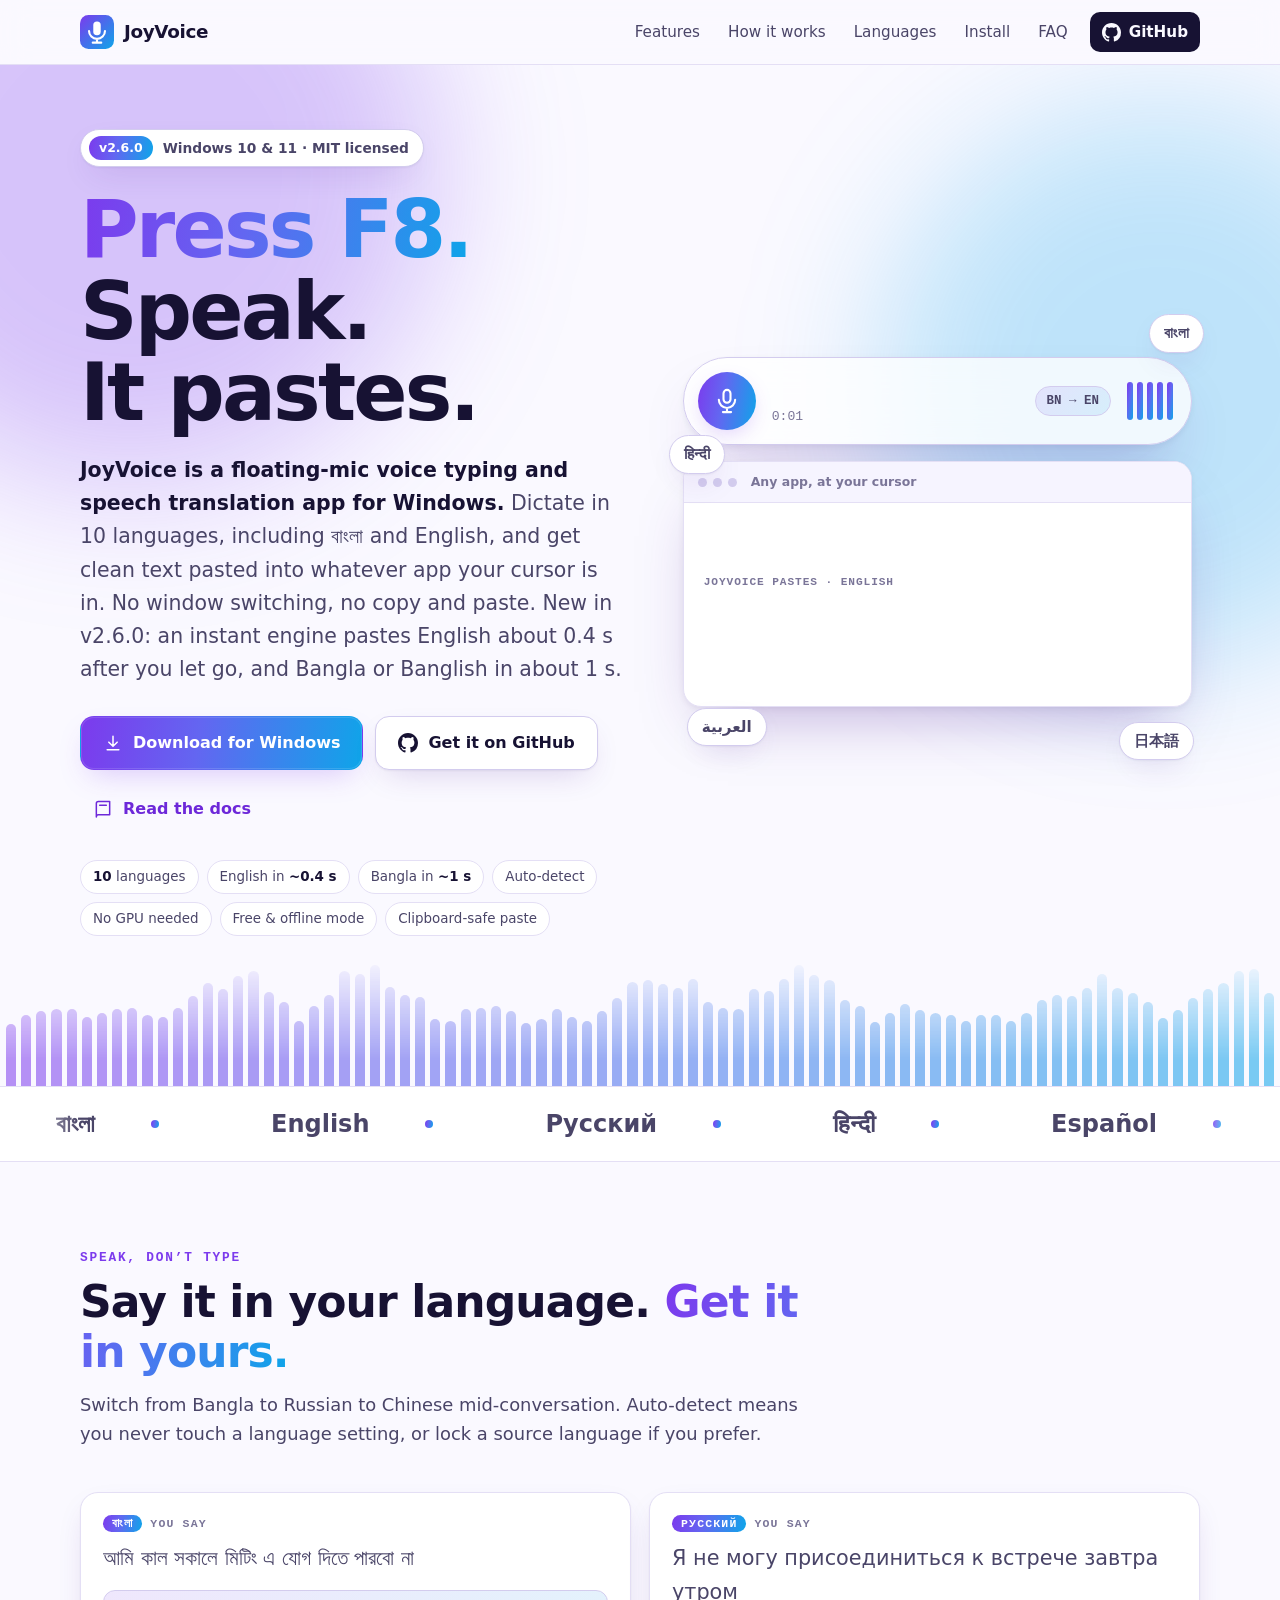
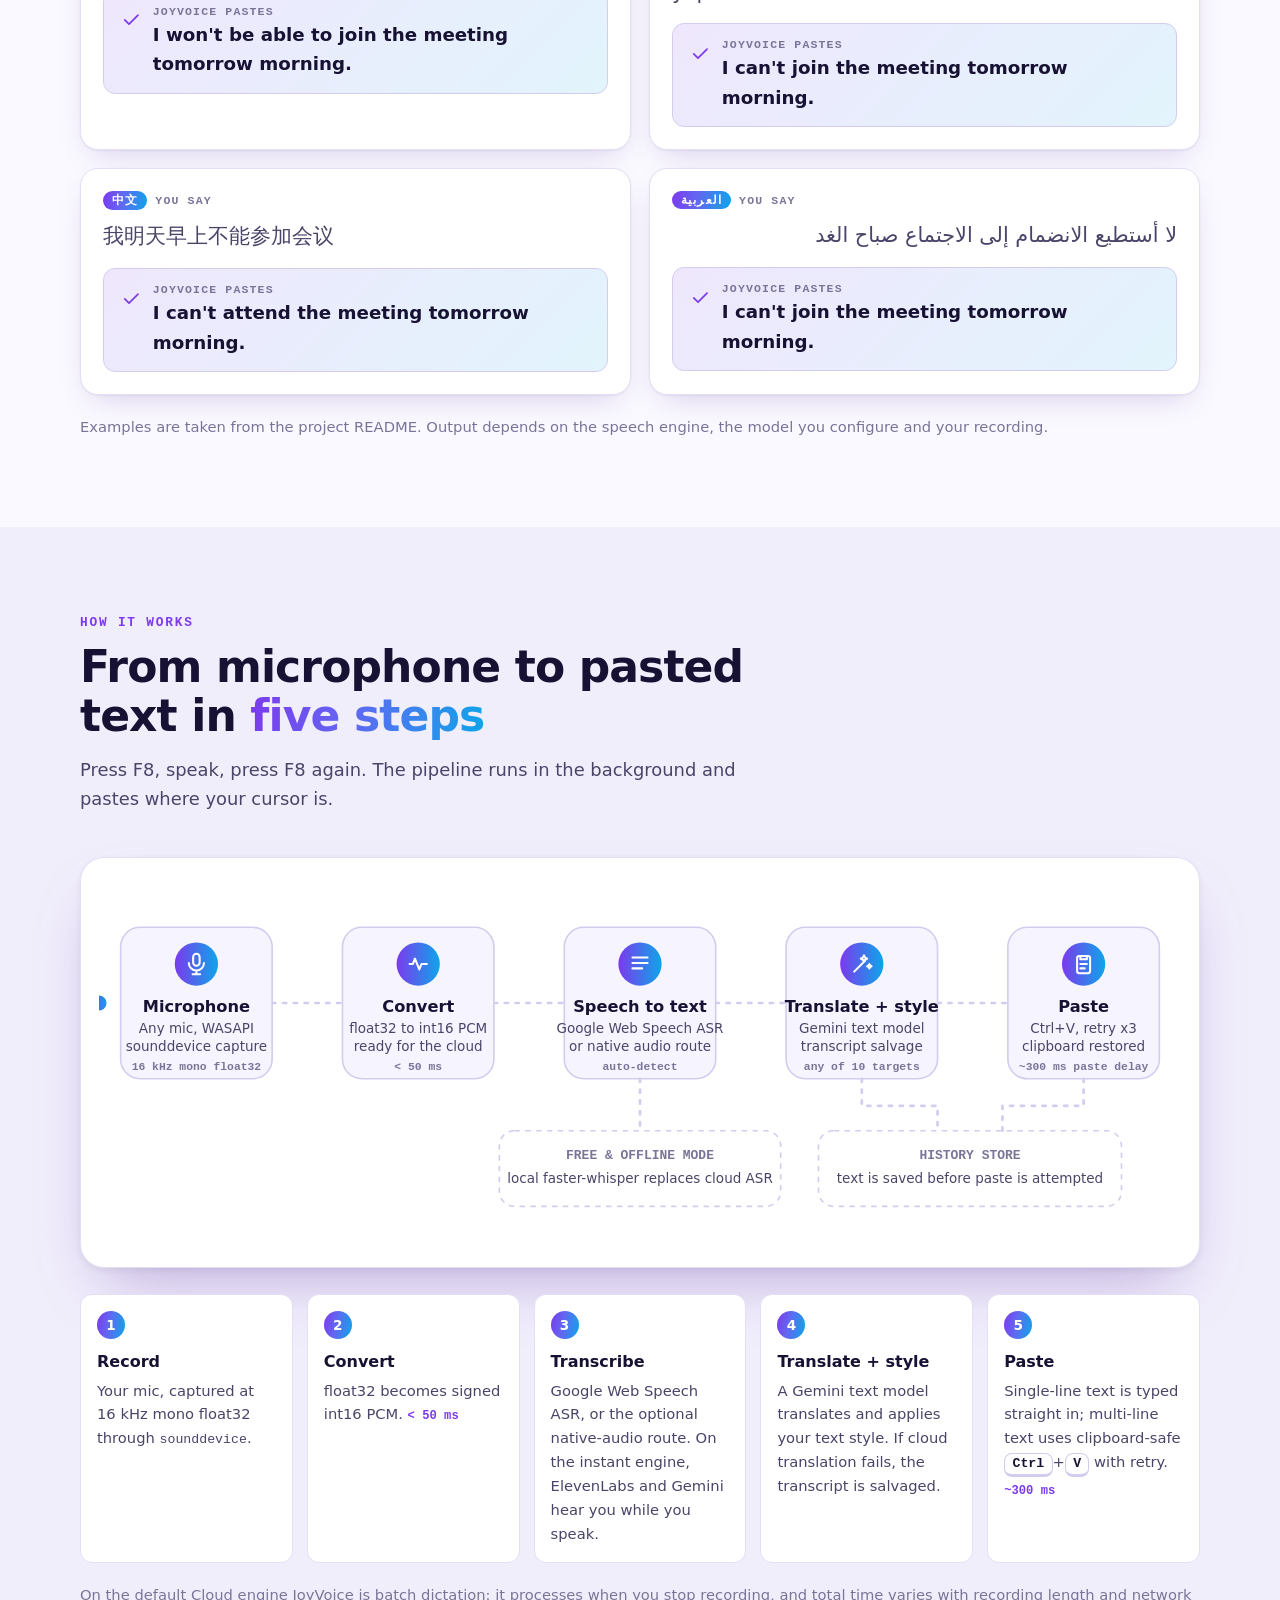
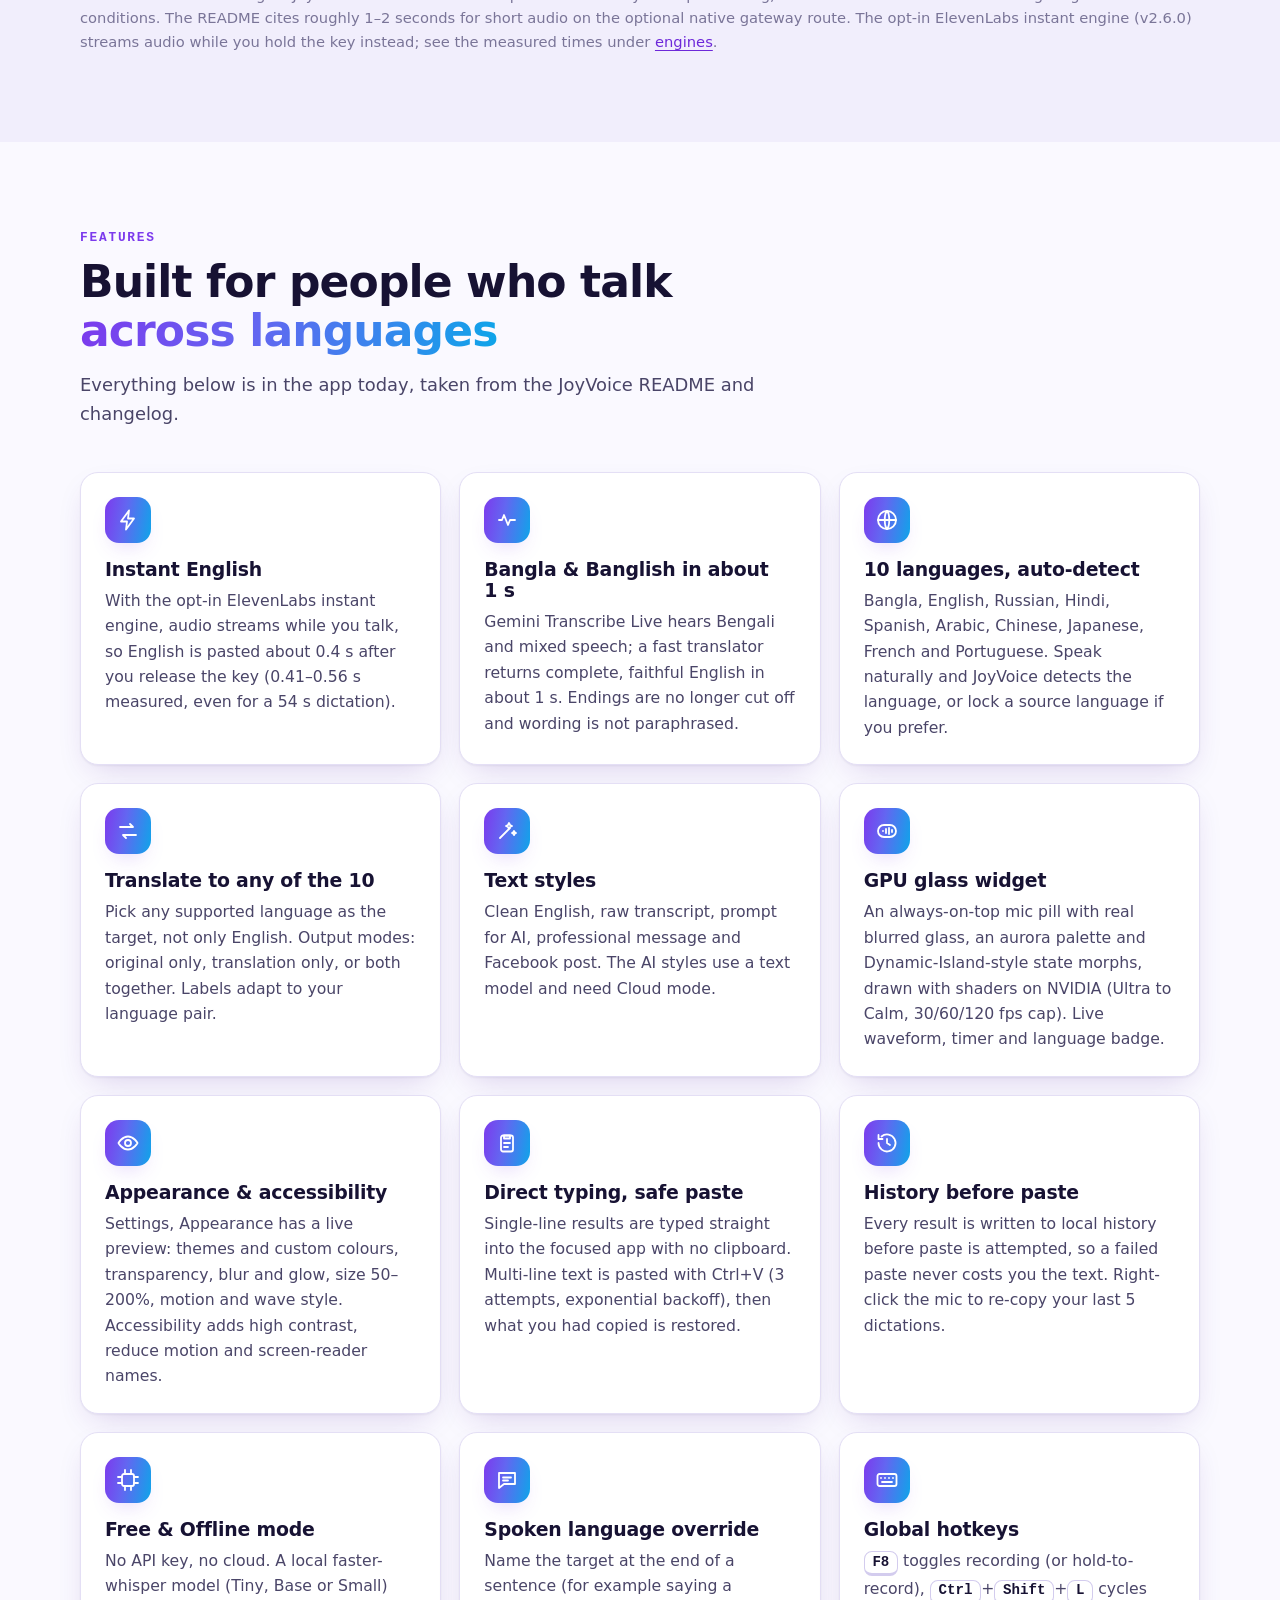
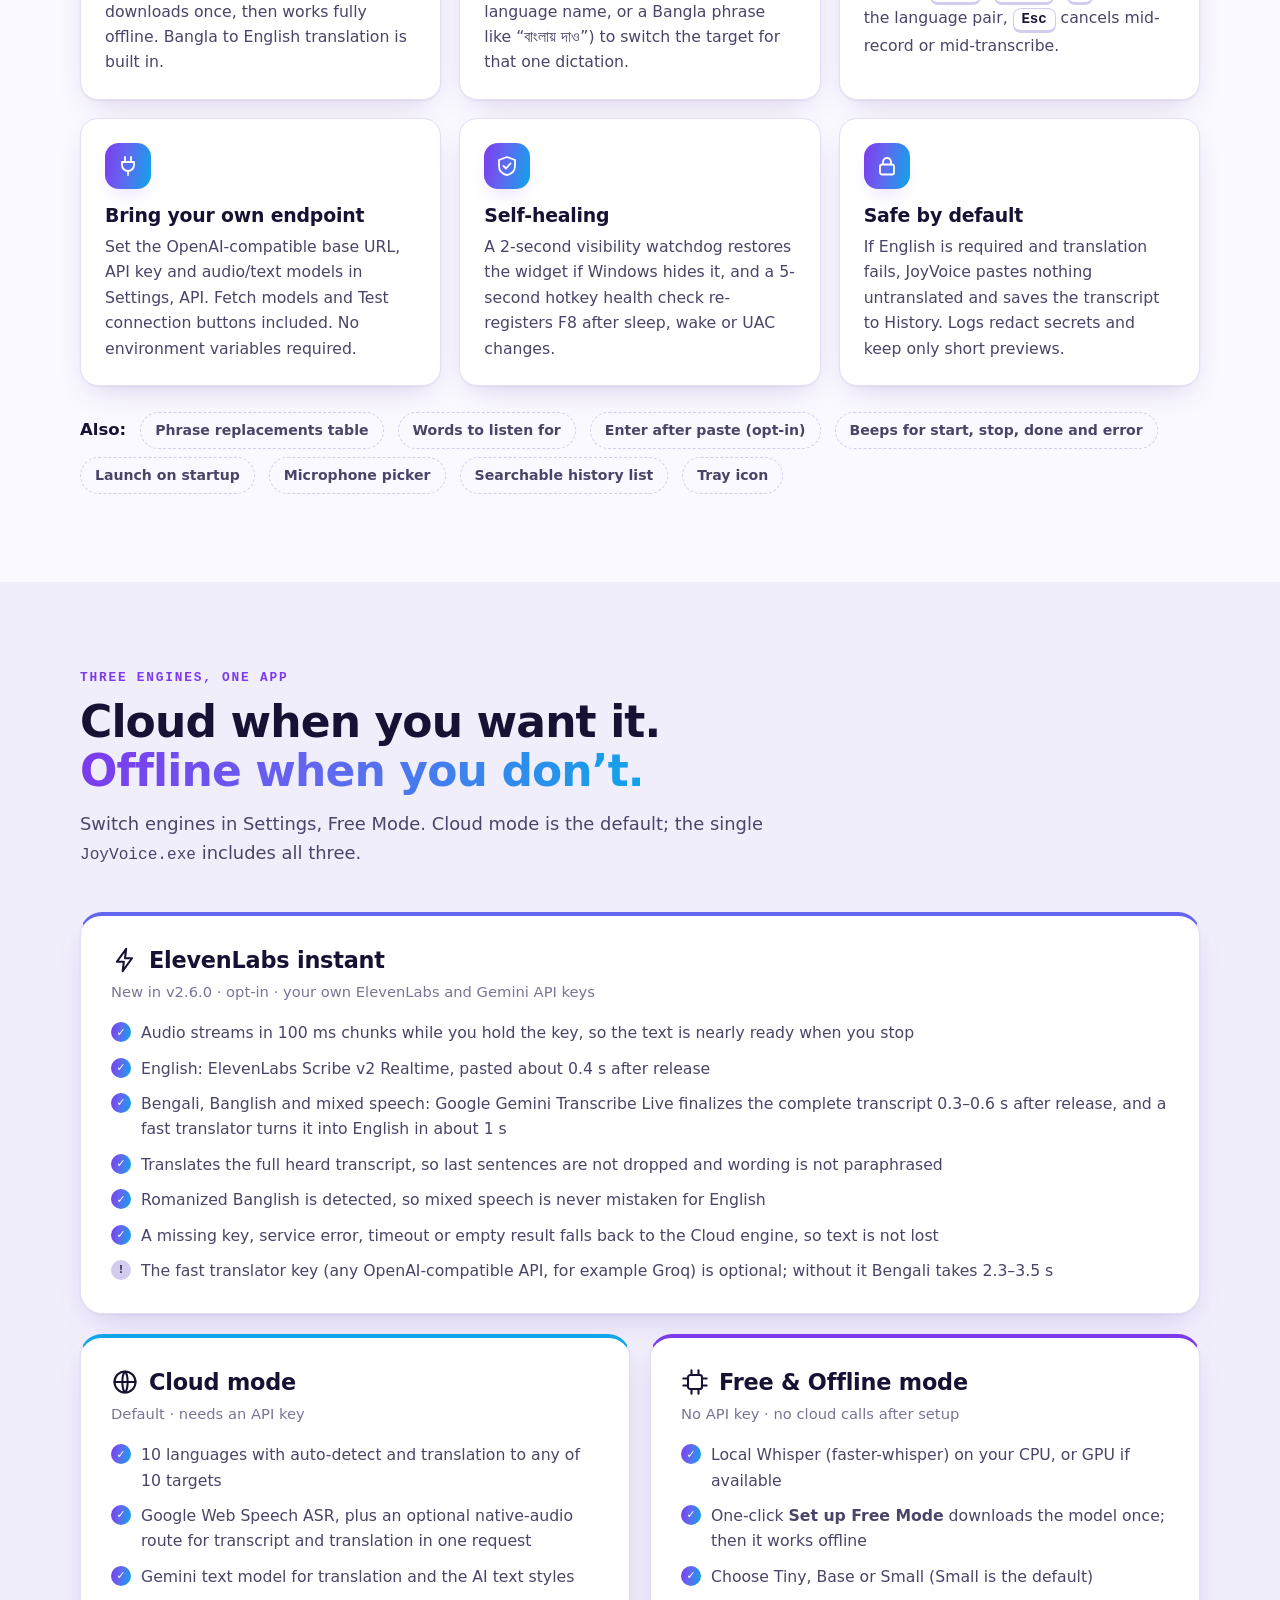
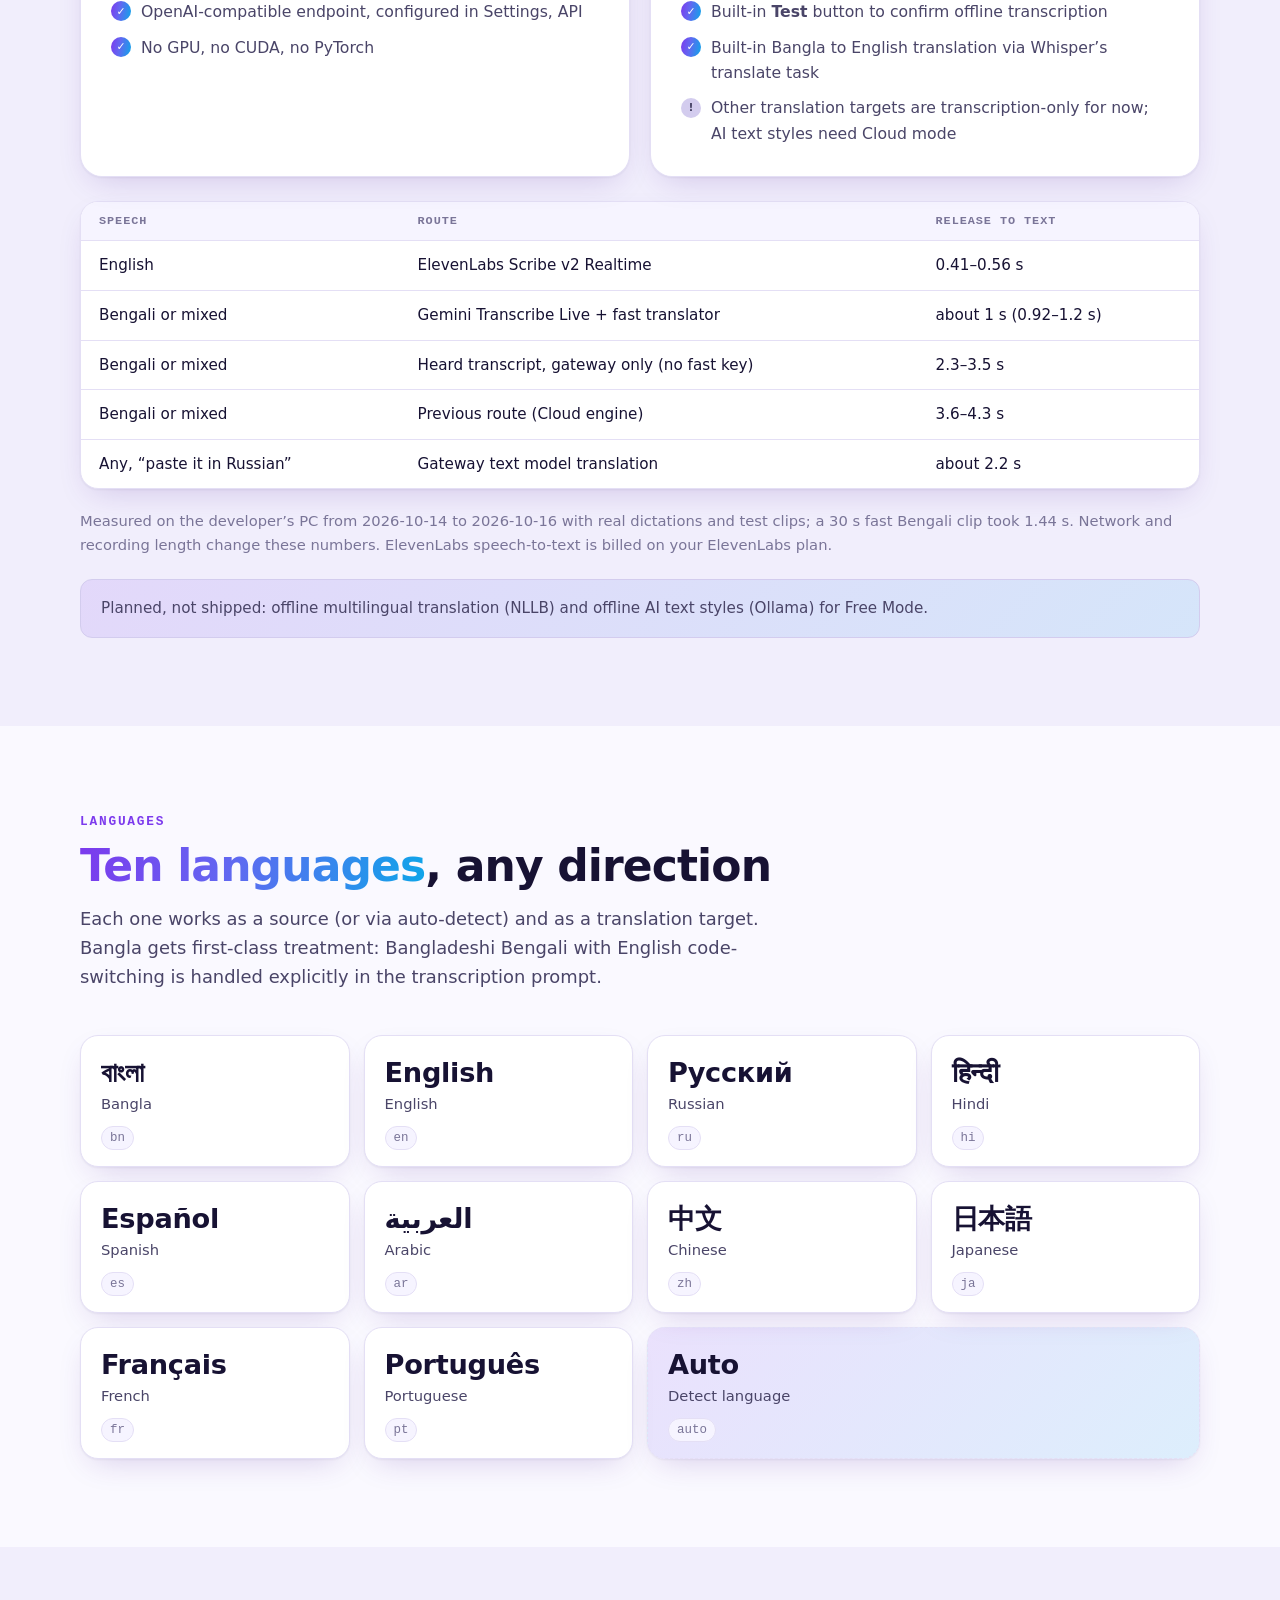
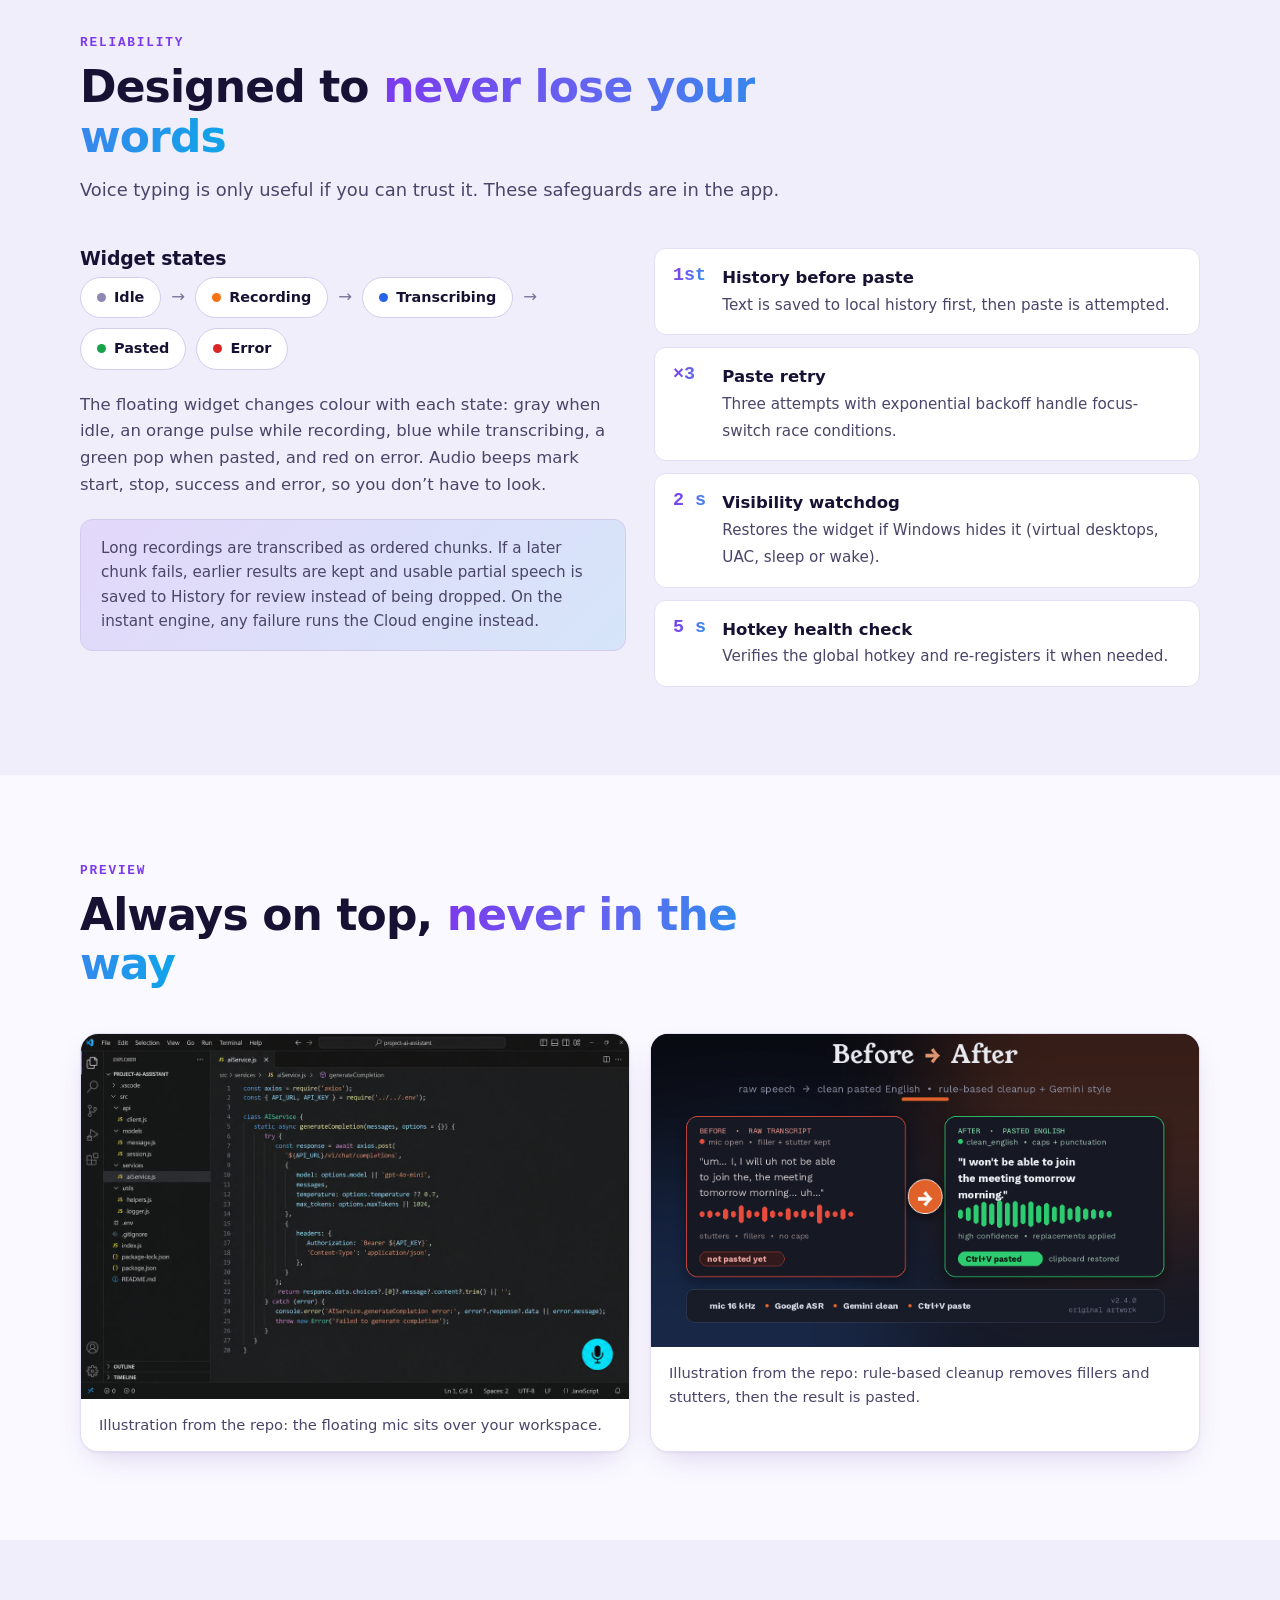
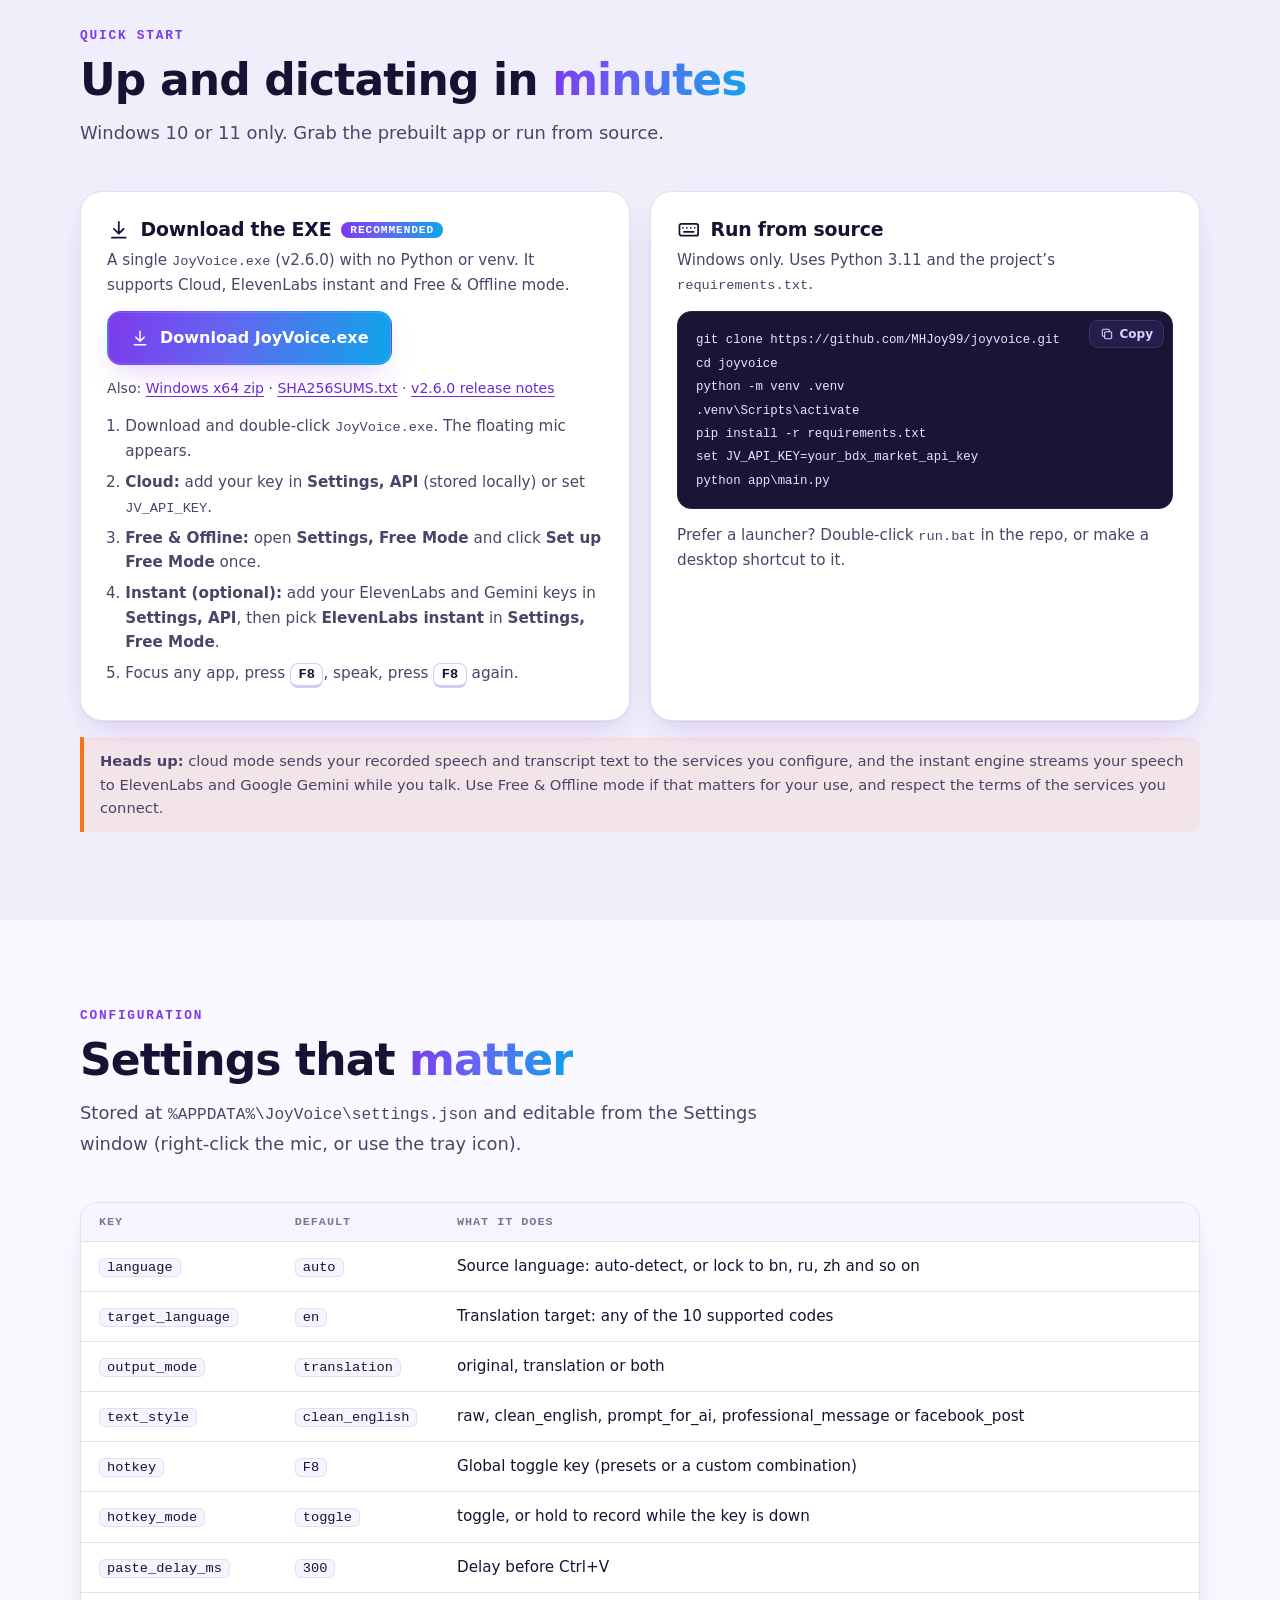
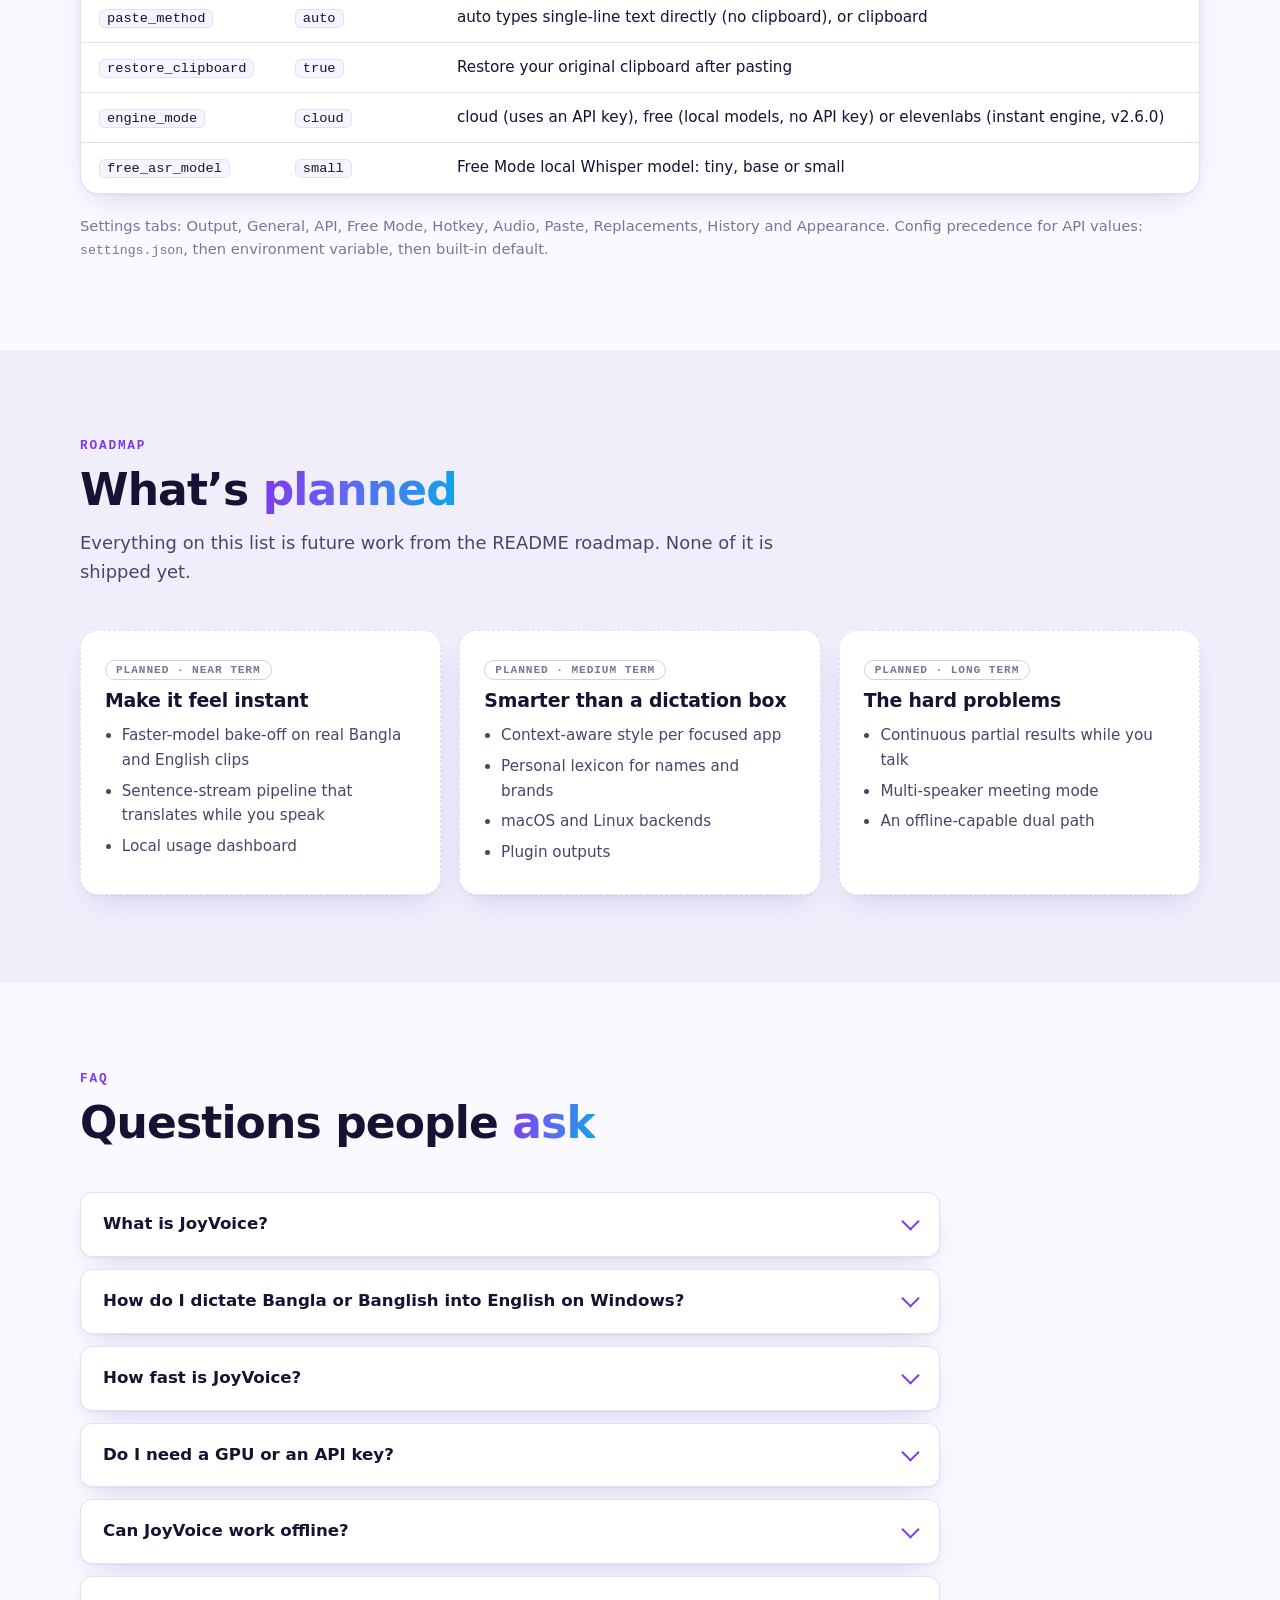
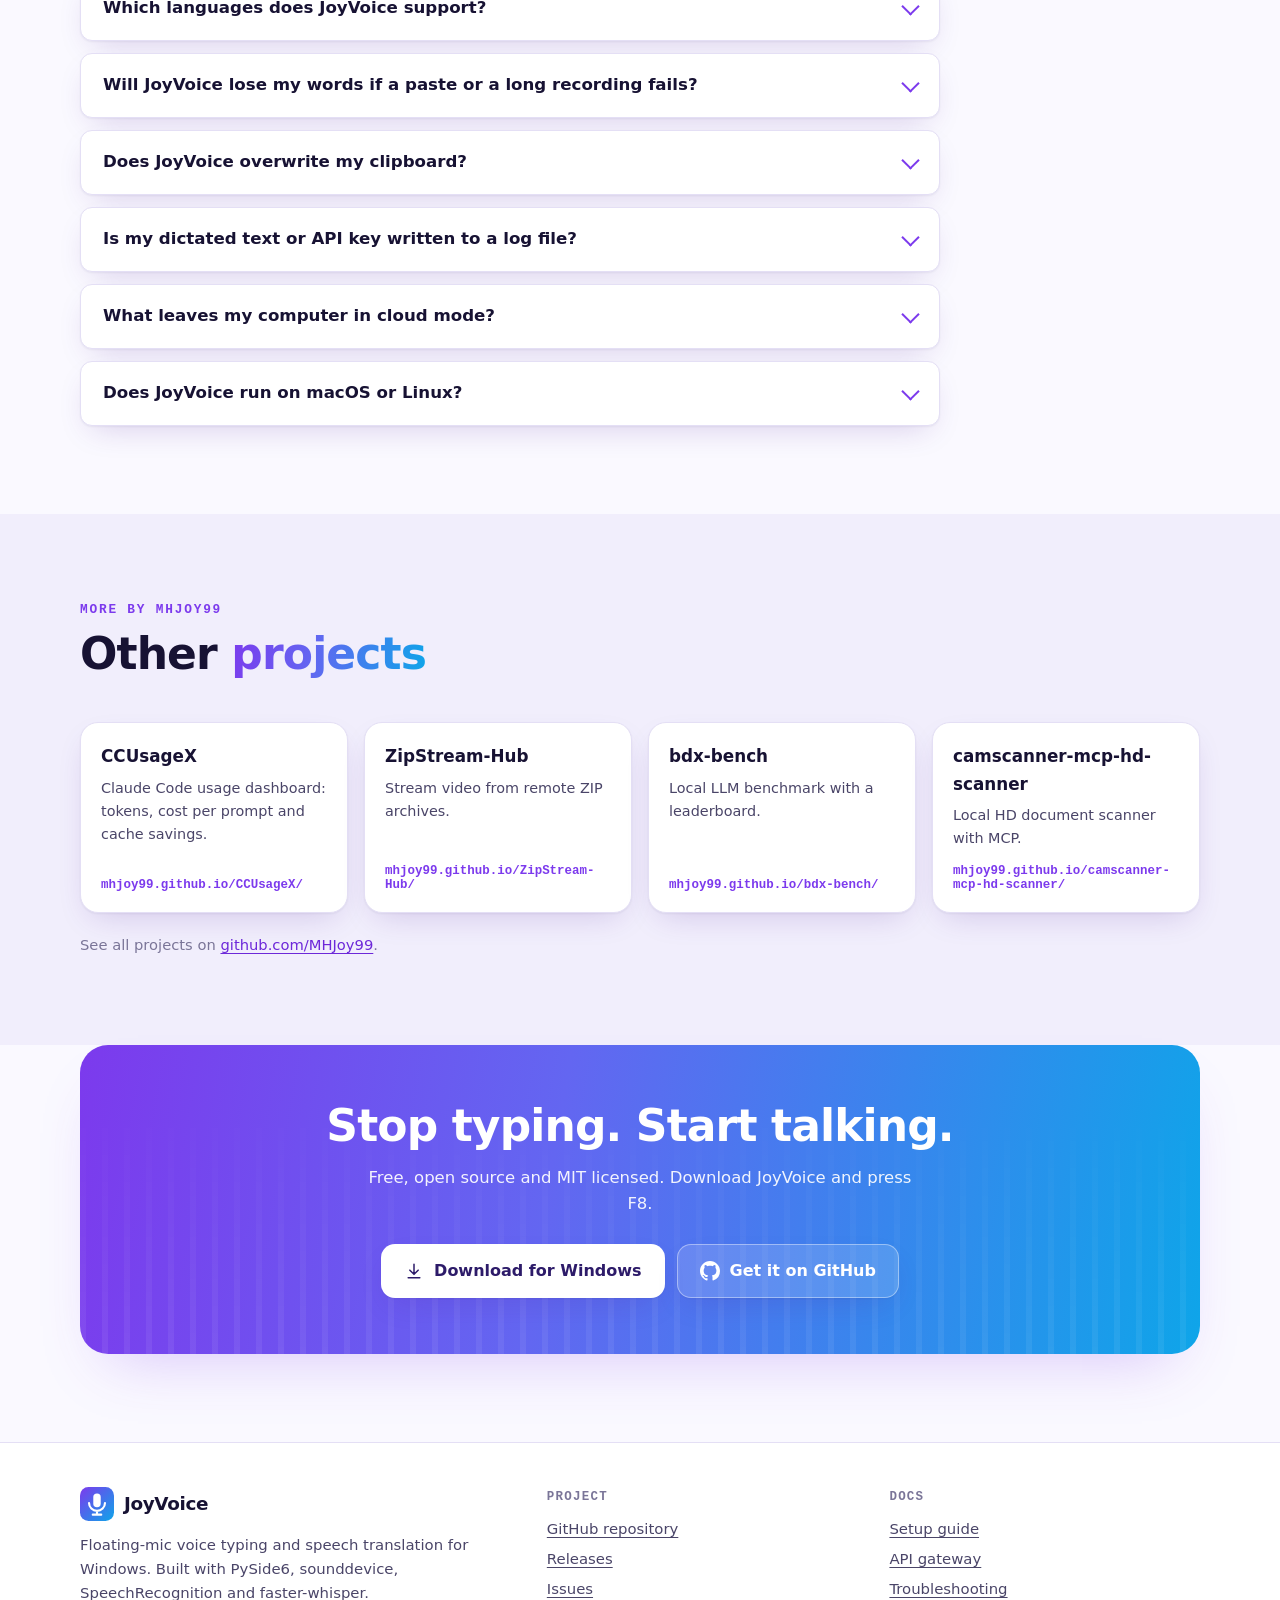
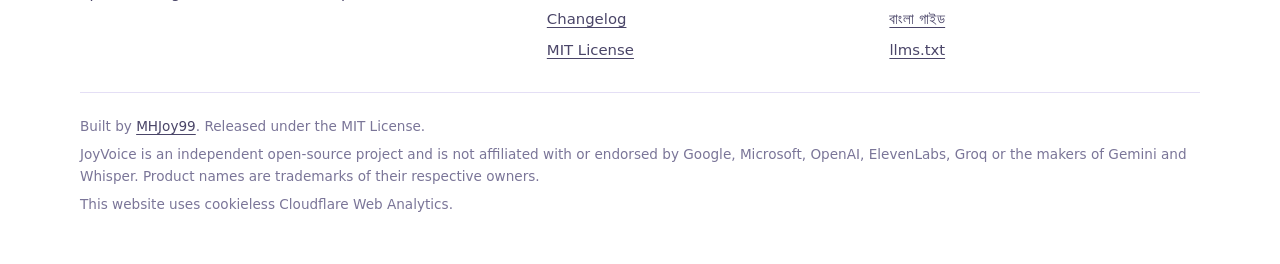
==== commit 3895b04f: "site: v2.6.0 release (instant engines, GPU glass widget)" ====
--- a/index.html
+++ b/index.html
@@ -1,682 +1,504 @@
-<!DOCTYPE html>
+<!doctype html>
 <html lang="en">
 <head>
-    <meta charset="UTF-8">
-    <meta name="viewport" content="width=device-width, initial-scale=1.0">
-    
-    <!-- Primary SEO Meta Tags -->
-    <title>JoyVoice — Floating AI Voice Dictation & Real-Time Translation for Windows</title>
-    <meta name="title" content="JoyVoice — Floating AI Voice Dictation & Real-Time Translation for Windows">
-    <meta name="description" content="JoyVoice is an open-source instant voice dictation app for Windows. Press F8 and speak: English is typed into any app about 0.5 s after you stop (ElevenLabs Scribe realtime), and Bangla/Bengali or Banglish speech becomes complete English in about 1 s with a fast translator key (Gemini 3.5 Transcribe Live, then a fast translator).">
-    <meta name="keywords" content="instant voice dictation, Bangla voice typing, Bengali to English real-time translation, Banglish dictation, mixed Bengali English speech to text, ElevenLabs Scribe realtime, Gemini Transcribe Live, JoyVoice, speech translation Windows 11, floating mic app, voice to text auto paste, open source voice typing, zero gpu dictation">
-    <meta name="author" content="MH Joy">
-    <meta name="robots" content="index, follow">
-    <link rel="canonical" href="https://github.com/MHJoy99/joyvoice">
-
-    <!-- Open Graph / Facebook -->
-    <meta property="og:type" content="website">
-    <meta property="og:site_name" content="JoyVoice">
-    <meta property="og:locale" content="en_US">
-    <meta property="og:url" content="https://github.com/MHJoy99/joyvoice">
-    <meta property="og:title" content="JoyVoice — Floating AI Voice Dictation & Real-Time Translation">
-    <meta property="og:description" content="Speak in any of 10 languages. Get clean translated text pasted directly into your application automatically. Zero GPU required in cloud mode.">
-    <meta property="og:image" content="https://raw.githubusercontent.com/MHJoy99/joyvoice/master/assets/desktop-mockup.png">
-    <meta property="og:image:alt" content="JoyVoice floating glass-morphism mic widget over a Windows desktop">
-    <meta property="og:image:type" content="image/png">
-    <meta property="og:image:width" content="1200">
-    <meta property="og:image:height" content="630">
-
-    <!-- Twitter -->
-    <meta name="twitter:card" content="summary_large_image">
-    <meta name="twitter:url" content="https://github.com/MHJoy99/joyvoice">
-    <meta name="twitter:title" content="JoyVoice — Floating AI Voice Dictation & Real-Time Translation">
-    <meta name="twitter:description" content="Ultra-low latency floating mic dictation software for Windows. Speak Bangla, Russian, Hindi, Spanish, or Arabic — get instant clean translations.">
-    <meta name="twitter:image" content="https://raw.githubusercontent.com/MHJoy99/joyvoice/master/assets/desktop-mockup.png">
-    <meta name="twitter:image:alt" content="JoyVoice floating mic widget preview">
-
-    <!-- Theme + favicon -->
-    <meta name="theme-color" content="#0b0f19">
-    <link rel="icon" type="image/x-icon" href="assets/icon.ico">
-
-    <!-- Google Fonts -->
-    <link rel="preconnect" href="https://fonts.googleapis.com">
-    <link rel="preconnect" href="https://fonts.gstatic.com" crossorigin>
-    <link href="https://fonts.googleapis.com/css2?family=Inter:wght@300;400;500;600;700&family=Outfit:wght@500;600;700;800&display=swap" rel="stylesheet">
-
-    <!-- Schema.org JSON-LD -->
-    <script type="application/ld+json">
-    {
-      "@context": "https://schema.org",
-      "@type": "SoftwareApplication",
-      "name": "JoyVoice",
-      "url": "https://github.com/MHJoy99/joyvoice",
-      "sameAs": ["https://github.com/MHJoy99/joyvoice"],
-      "applicationCategory": "ProductivityApplication",
-      "operatingSystem": "Windows 10, Windows 11",
-      "softwareVersion": "2.6.0",
-      "description": "Open-source instant voice dictation and real-time speech translation for Windows. The ElevenLabs instant engine streams audio while you speak: English pastes 0.41-0.56 s after hotkey release (ElevenLabs Scribe v2 Realtime); Bangla/Bengali and mixed Bengali-English (Banglish) speech pastes as complete English in about 1 s after release with a fast translator key (Gemini 3.5 Transcribe Live finalizes the transcript, then a fast translator turns it into English). The instant engine is opt-in; any failure falls back to the Cloud engine.",
-      "license": "https://opensource.org/licenses/MIT",
-      "offers": {
-        "@type": "Offer",
-        "price": "0.00",
-        "priceCurrency": "USD",
-        "availability": "https://schema.org/InStock"
-      },
-      "author": {
-        "@type": "Person",
-        "name": "MH Joy"
-      }
-    }
-    </script>
-    <script type="application/ld+json">
-    {
-      "@context": "https://schema.org",
-      "@type": "FAQPage",
-      "mainEntity": [
-        {
-          "@type": "Question",
-          "name": "What is JoyVoice?",
-          "acceptedAnswer": {
-            "@type": "Answer",
-            "text": "JoyVoice is a free, open-source Windows floating microphone app. Press F8, speak in any of 10 languages, and clean translated text is automatically pasted into whatever application currently has focus."
-          }
-        },
-        {
-          "@type": "Question",
-          "name": "Is JoyVoice free?",
-          "acceptedAnswer": {
-            "@type": "Answer",
-            "text": "Yes. JoyVoice is free and open-source under the MIT license. Cloud dictation uses your own API gateway key at roughly $0.001 per dictation, and the opt-in Free and Offline Mode needs no API key at all."
-          }
-        },
-        {
-          "@type": "Question",
-          "name": "What languages does JoyVoice support?",
-          "acceptedAnswer": {
-            "@type": "Answer",
-            "text": "JoyVoice supports 10 languages for dictation and translation: Bangla, English, Russian, Hindi, Spanish, Arabic, Chinese (Mandarin), Japanese, French, and Portuguese, with automatic source-language detection."
-          }
-        },
-        {
-          "@type": "Question",
-          "name": "How is JoyVoice different from Windows voice typing (Win+H)?",
-          "acceptedAnswer": {
-            "@type": "Answer",
-            "text": "Windows voice typing (Win+H) covers fewer languages, needs manual language switching, and has no translation targets. JoyVoice auto-detects 10 languages, translates into any of the 10 target languages, pastes clipboard-safely with retry, and adds text styles, history, and global hotkeys."
-          }
-        },
-        {
-          "@type": "Question",
-          "name": "How fast is JoyVoice?",
-          "acceptedAnswer": {
-            "@type": "Answer",
-            "text": "With the ElevenLabs instant engine (v2.6.0), audio streams while you hold the hotkey. In testing, English speech was pasted 0.41-0.56 s after release, and Bengali or mixed Bengali-English speech was pasted as complete English in about 1 s (0.92-1.2 s; a 30-second fast clip 1.44 s) with a fast translator key (2.3-3.5 s with the gateway alone; previously 3.6-4.3 s)."
-          }
-        },
-        {
-          "@type": "Question",
-          "name": "How does JoyVoice translate Bangla speech to English in real time?",
-          "acceptedAnswer": {
-            "@type": "Answer",
-            "text": "JoyVoice streams your voice to ElevenLabs Scribe v2 Realtime and Google Gemini 3.5 Transcribe Live at the same time. English speech uses the ElevenLabs text. For Bengali or Banglish speech (romanized Banglish is recognised too), Gemini finalizes the complete transcript right after you release the hotkey and a fast translator turns it into English in about 1 s. If that fails, ElevenLabs' own translation is used; if that fails too, JoyVoice falls back to the Cloud engine."
-          }
-        },
-        {
-          "@type": "Question",
-          "name": "Where do JoyVoice logs go?",
-          "acceptedAnswer": {
-            "@type": "Answer",
-            "text": "JoyVoice writes logs to %APPDATA%/JoyVoice/joyvoice.log, settings to settings.json, and dictation history to history.json in the same folder."
-          }
-        }
-      ]
-    }
-    </script>
-
-    <style>
-        :root {
-            --bg-color: #0b0f19;
-            --surface-color: rgba(22, 28, 45, 0.7);
-            --surface-border: rgba(255, 255, 255, 0.1);
-            --text-primary: #f3f4f6;
-            --text-secondary: #9ca3af;
-            --accent-cyan: #22d3ee;
-            --accent-orange: #e0622a;
-            --accent-blue: #2a6fe0;
-            --accent-green: #2ecc71;
-            --font-heading: 'Outfit', sans-serif;
-            --font-body: 'Inter', sans-serif;
-        }
-
-        * {
-            box-sizing: border-box;
-            margin: 0;
-            padding: 0;
-        }
-
-        body {
-            background-color: var(--bg-color);
-            color: var(--text-primary);
-            font-family: var(--font-body);
-            line-height: 1.6;
-            overflow-x: hidden;
-            background-image: 
-                radial-gradient(circle at 15% 20%, rgba(34, 211, 238, 0.08) 0%, transparent 40%),
-                radial-gradient(circle at 85% 80%, rgba(224, 98, 42, 0.08) 0%, transparent 40%);
-        }
-
-        header {
-            max-width: 1200px;
-            margin: 0 auto;
-            padding: 24px 32px;
-            display: flex;
-            justify-content: space-between;
-            align-items: center;
-        }
-
-        .logo-container {
-            display: flex;
-            align-items: center;
-            gap: 12px;
-            font-family: var(--font-heading);
-            font-size: 24px;
-            font-weight: 700;
-            color: var(--text-primary);
-            text-decoration: none;
-        }
-
-        .logo-badge {
-            background: linear-gradient(135deg, var(--accent-cyan), var(--accent-blue));
-            -webkit-background-clip: text;
-            -webkit-text-fill-color: transparent;
-        }
-
-        nav a {
-            color: var(--text-secondary);
-            text-decoration: none;
-            margin-left: 24px;
-            font-weight: 500;
-            transition: color 0.2s ease;
-        }
-
-        nav a:hover {
-            color: var(--accent-cyan);
-        }
-
-        .hero {
-            max-width: 1000px;
-            margin: 60px auto 40px auto;
-            text-align: center;
-            padding: 0 20px;
-        }
-
-        .badge-pill {
-            display: inline-flex;
-            align-items: center;
-            gap: 8px;
-            padding: 6px 16px;
-            background: rgba(34, 211, 238, 0.1);
-            border: 1px solid rgba(34, 211, 238, 0.3);
-            border-radius: 999px;
-            color: var(--accent-cyan);
-            font-size: 14px;
-            font-weight: 600;
-            margin-bottom: 24px;
-        }
-
-        h1 {
-            font-family: var(--font-heading);
-            font-size: 52px;
-            font-weight: 800;
-            line-height: 1.15;
-            margin-bottom: 20px;
-            letter-spacing: -0.02em;
-        }
-
-        h1 span {
-            background: linear-gradient(135deg, #22d3ee 0%, #3b82f6 50%, #e0622a 100%);
-            -webkit-background-clip: text;
-            -webkit-text-fill-color: transparent;
-        }
-
-        .hero p {
-            font-size: 20px;
-            color: var(--text-secondary);
-            max-width: 760px;
-            margin: 0 auto 36px auto;
-        }
-
-        .cta-group {
-            display: flex;
-            justify-content: center;
-            gap: 16px;
-            flex-wrap: wrap;
-        }
-
-        .btn {
-            display: inline-flex;
-            align-items: center;
-            gap: 10px;
-            padding: 14px 32px;
-            border-radius: 12px;
-            font-weight: 600;
-            font-size: 16px;
-            text-decoration: none;
-            transition: all 0.25s ease;
-            cursor: pointer;
-            border: none;
-        }
-
-        .btn-primary {
-            background: linear-gradient(135deg, var(--accent-cyan), var(--accent-blue));
-            color: #0b0f19;
-            box-shadow: 0 10px 25px -5px rgba(34, 211, 238, 0.4);
-        }
-
-        .btn-primary:hover {
-            transform: translateY(-2px);
-            box-shadow: 0 15px 30px -5px rgba(34, 211, 238, 0.6);
-        }
-
-        .btn-secondary {
-            background: var(--surface-color);
-            color: var(--text-primary);
-            border: 1px solid var(--surface-border);
-            backdrop-filter: blur(12px);
-        }
-
-        .btn-secondary:hover {
-            border-color: var(--accent-cyan);
-            color: var(--accent-cyan);
-        }
-
-        /* Glass Widget Demo Simulation */
-        .demo-section {
-            max-width: 900px;
-            margin: 60px auto;
-            padding: 32px;
-            background: var(--surface-color);
-            border: 1px solid var(--surface-border);
-            border-radius: 24px;
-            backdrop-filter: blur(20px);
-            box-shadow: 0 20px 50px rgba(0,0,0,0.5);
-            text-align: center;
-        }
-
-        .widget-pill-demo {
-            width: 260px;
-            height: 90px;
-            margin: 20px auto;
-            background: rgba(18, 24, 38, 0.85);
-            border: 2px solid rgba(255, 255, 255, 0.15);
-            border-radius: 45px;
-            display: flex;
-            flex-direction: column;
-            justify-content: center;
-            align-items: center;
-            position: relative;
-            box-shadow: 0 10px 30px rgba(0,0,0,0.6);
-            transition: all 0.3s ease;
-        }
-
-        .widget-pill-demo.recording {
-            border-color: var(--accent-orange);
-            box-shadow: 0 0 25px rgba(224, 98, 42, 0.4);
-        }
-
-        .widget-pill-demo.processing {
-            border-color: var(--accent-blue);
-            box-shadow: 0 0 25px rgba(42, 111, 224, 0.4);
-        }
-
-        .widget-pill-demo.pasted {
-            border-color: var(--accent-green);
-            box-shadow: 0 0 25px rgba(46, 204, 113, 0.4);
-        }
-
-        .waveform-bars {
-            display: flex;
-            align-items: center;
-            gap: 5px;
-            height: 24px;
-            margin-bottom: 4px;
-        }
-
-        .bar {
-            width: 5px;
-            background: var(--accent-cyan);
-            border-radius: 3px;
-            height: 10px;
-            transition: height 0.15s ease;
-        }
-
-        .recording .bar {
-            background: var(--accent-orange);
-            animation: pulse-wave 0.6s infinite alternate ease-in-out;
-        }
-
-        .bar:nth-child(1) { animation-delay: 0.1s; }
-        .bar:nth-child(2) { animation-delay: 0.25s; }
-        .bar:nth-child(3) { animation-delay: 0.4s; }
-        .bar:nth-child(4) { animation-delay: 0.2s; }
-        .bar:nth-child(5) { animation-delay: 0.3s; }
-
-        @keyframes pulse-wave {
-            0% { height: 6px; }
-            100% { height: 28px; }
-        }
-
-        .widget-status {
-            font-size: 13px;
-            font-weight: 600;
-            color: var(--text-secondary);
-        }
-
-        .demo-output-box {
-            background: rgba(10, 14, 23, 0.9);
-            border: 1px solid rgba(255, 255, 255, 0.1);
-            border-radius: 12px;
-            padding: 20px;
-            margin-top: 24px;
-            font-family: 'Courier New', Courier, monospace;
-            font-size: 16px;
-            text-align: left;
-            min-height: 80px;
-            color: var(--accent-cyan);
-        }
-
-        .lang-selector-bar {
-            display: flex;
-            justify-content: center;
-            gap: 10px;
-            flex-wrap: wrap;
-            margin-top: 20px;
-        }
-
-        .lang-chip {
-            padding: 6px 14px;
-            background: rgba(255, 255, 255, 0.05);
-            border: 1px solid rgba(255, 255, 255, 0.1);
-            border-radius: 20px;
-            font-size: 13px;
-            cursor: pointer;
-            transition: all 0.2s ease;
-        }
-
-        .lang-chip.active, .lang-chip:hover {
-            background: rgba(34, 211, 238, 0.15);
-            border-color: var(--accent-cyan);
-            color: var(--accent-cyan);
-        }
-
-        /* Features Grid */
-        .features-grid {
-            max-width: 1100px;
-            margin: 80px auto;
-            display: grid;
-            grid-template-columns: repeat(auto-fit, minmax(320px, 1fr));
-            gap: 24px;
-            padding: 0 20px;
-        }
-
-        .feature-card {
-            background: var(--surface-color);
-            border: 1px solid var(--surface-border);
-            border-radius: 20px;
-            padding: 32px;
-            backdrop-filter: blur(12px);
-            transition: transform 0.3s ease, border-color 0.3s ease;
-        }
-
-        .feature-card:hover {
-            transform: translateY(-5px);
-            border-color: rgba(34, 211, 238, 0.4);
-        }
-
-        .feature-icon {
-            font-size: 36px;
-            margin-bottom: 16px;
-        }
-
-        .feature-card h3 {
-            font-family: var(--font-heading);
-            font-size: 22px;
-            margin-bottom: 10px;
-        }
-
-        .feature-card p {
-            color: var(--text-secondary);
-            font-size: 15px;
-        }
-
-        footer {
-            max-width: 1200px;
-            margin: 80px auto 40px auto;
-            text-align: center;
-            color: var(--text-secondary);
-            font-size: 14px;
-            border-top: 1px solid var(--surface-border);
-            padding-top: 32px;
-        }
-
-        footer a {
-            color: var(--accent-cyan);
-            text-decoration: none;
-        }
-    </style>
+<meta charset="utf-8">
+<title>JoyVoice: Windows Voice Typing &amp; Speech Translation</title>
+<meta name="description" content="Free open-source Windows voice typing: press F8, speak Bangla, English or 8 more languages, get clean translated text pasted into any app.">
+<link rel="canonical" href="https://mhjoy99.github.io/joyvoice/">
+<meta name="robots" content="index, follow, max-image-preview:large, max-snippet:-1">
+<meta name="author" content="MHJoy99">
+<meta name="keywords" content="Windows voice typing, Bangla voice typing, speech to text Windows, voice dictation translation, Banglish to English, offline Whisper dictation, floating mic">
+<meta name="viewport" content="width=device-width, initial-scale=1">
+<meta name="theme-color" content="#faf9ff" media="(prefers-color-scheme: light)">
+<meta name="theme-color" content="#0b0919" media="(prefers-color-scheme: dark)">
+<link rel="icon" type="image/svg+xml" href="favicon.svg">
+<link rel="stylesheet" href="site.css">
+<meta property="og:type" content="website">
+<meta property="og:site_name" content="JoyVoice">
+<meta property="og:title" content="JoyVoice: Windows Voice Typing &amp; Speech Translation">
+<meta property="og:description" content="Free open-source Windows voice typing: press F8, speak Bangla, English or 8 more languages, get clean translated text pasted into any app.">
+<meta property="og:url" content="https://mhjoy99.github.io/joyvoice/">
+<meta property="og:image" content="https://mhjoy99.github.io/joyvoice/og-image.png">
+<meta property="og:image:width" content="1200">
+<meta property="og:image:height" content="630">
+<meta property="og:image:alt" content="JoyVoice floating microphone widget turning spoken Bangla into pasted English">
+<meta property="og:locale" content="en_US">
+<meta name="twitter:card" content="summary_large_image">
+<meta name="twitter:title" content="JoyVoice: Windows Voice Typing &amp; Speech Translation">
+<meta name="twitter:description" content="Free open-source Windows voice typing: press F8, speak Bangla, English or 8 more languages, get clean translated text pasted into any app.">
+<meta name="twitter:image" content="https://mhjoy99.github.io/joyvoice/og-image.png">
+<meta name="twitter:image:alt" content="JoyVoice floating microphone widget turning spoken Bangla into pasted English">
+<script type="application/ld+json">
+{
+ "@context": "https://schema.org",
+ "@type": "SoftwareApplication",
+ "@id": "https://mhjoy99.github.io/joyvoice/#app",
+ "name": "JoyVoice",
+ "url": "https://mhjoy99.github.io/joyvoice/",
+ "description": "Open-source floating-microphone voice typing and speech translation for Windows. Press F8, speak in one of 10 languages including Bangla, and clean text is pasted into any app. Three engines: Cloud (default), the opt-in ElevenLabs instant engine (English about 0.4 s and Bengali or mixed Bengali-English about 1 s after you release the hotkey), and Free & Offline mode with local Whisper.",
+ "applicationCategory": "UtilitiesApplication",
+ "applicationSubCategory": "Voice typing and speech translation",
+ "operatingSystem": "Windows 10, Windows 11",
+ "softwareVersion": "2.6.0",
+ "dateModified": "2026-10-16",
+ "releaseNotes": "https://github.com/MHJoy99/joyvoice/releases/tag/v2.6.0",
+ "softwareRequirements": "Windows 10 or 11 (64-bit); Python 3.11 only when running from source; API key for an OpenAI-compatible endpoint in cloud mode (not needed in Free & Offline mode); your own ElevenLabs API key and Gemini API key for the opt-in ElevenLabs instant engine",
+ "offers": {
+  "@type": "Offer",
+  "price": "0",
+  "priceCurrency": "USD"
+ },
+ "license": "https://opensource.org/licenses/MIT",
+ "isAccessibleForFree": true,
+ "codeRepository": "https://github.com/MHJoy99/joyvoice",
+ "downloadUrl": "https://github.com/MHJoy99/joyvoice/releases/download/v2.6.0/JoyVoice.exe",
+ "installUrl": "https://github.com/MHJoy99/joyvoice#installation--setup-options",
+ "image": "https://mhjoy99.github.io/joyvoice/og-image.png",
+ "screenshot": "https://mhjoy99.github.io/joyvoice/img/desktop-mockup.jpg",
+ "inLanguage": [
+  "bn",
+  "en",
+  "ru",
+  "hi",
+  "es",
+  "ar",
+  "zh",
+  "ja",
+  "fr",
+  "pt"
+ ],
+ "featureList": [
+  "Voice dictation in 10 languages with auto-detect",
+  "Speech translation into any of the 10 supported languages",
+  "ElevenLabs instant engine (opt-in): English pasted about 0.4 s after hotkey release via ElevenLabs Scribe v2 Realtime",
+  "Bangla, Banglish and mixed Bengali-English pasted as complete, faithful English in about 1 s via Gemini Transcribe Live plus a fast translator",
+  "GPU-animated glass widget (shaders on NVIDIA) with live waveform",
+  "Settings, Appearance tab: themes, transparency, size 50-200%, live preview",
+  "Accessibility: high contrast, reduce motion, screen-reader names",
+  "Direct typing of single-line text; clipboard-safe paste with retry for multi-line text",
+  "History saved before paste",
+  "Free & Offline mode with local Whisper (faster-whisper)",
+  "Spoken one-shot target language override",
+  "Global hotkeys: F8, Ctrl+Shift+L, Esc to cancel",
+  "Configurable OpenAI-compatible API endpoint"
+ ],
+ "author": {
+  "@type": "Person",
+  "name": "MHJoy99",
+  "url": "https://github.com/MHJoy99"
+ }
+}
+</script>
+<script type="application/ld+json">
+{
+ "@context": "https://schema.org",
+ "@type": "FAQPage",
+ "@id": "https://mhjoy99.github.io/joyvoice/#faq",
+ "mainEntity": [
+  {
+   "@type": "Question",
+   "name": "What is JoyVoice?",
+   "acceptedAnswer": {
+    "@type": "Answer",
+    "text": "JoyVoice is a free, open-source (MIT) floating-microphone voice typing and speech translation app for Windows 10 and 11. You press F8, speak, press F8 again, and the cleaned, optionally translated text is pasted into whichever app has your cursor. It supports 10 languages: Bangla, English, Russian, Hindi, Spanish, Arabic, Chinese, Japanese, French and Portuguese."
+   }
+  },
+  {
+   "@type": "Question",
+   "name": "How do I dictate Bangla or Banglish into English on Windows?",
+   "acceptedAnswer": {
+    "@type": "Answer",
+    "text": "Press F8 and speak naturally in Bengali or mixed Bengali and English. With the default auto-detect source and English target, JoyVoice detects the language, translates, and pastes clean English into the app under your cursor. On the opt-in ElevenLabs instant engine (v2.6.0), Google Gemini Transcribe Live hears Bengali and Banglish while you speak and finalizes the complete transcript when you release the key, then a fast translator turns it into English, so the text arrives in about 1 s with complete endings and faithful wording. Romanized Banglish is detected, so mixed speech is not pasted as-is. On the Cloud engine the transcription prompt explicitly handles Bangladeshi Bengali with English code-switching, so you do not switch languages manually."
+   }
+  },
+  {
+   "@type": "Question",
+   "name": "How fast is JoyVoice?",
+   "acceptedAnswer": {
+    "@type": "Answer",
+    "text": "With the opt-in ElevenLabs instant engine (v2.6.0), audio streams while you hold the hotkey, so most of the work is done before you let go. On the developer's PC, English was pasted 0.41-0.56 s after release (about 0.4 s), including a 54-second dictation. Bengali or mixed Bengali-English speech was pasted as complete English in about 1 s (0.92-1.2 s) with a fast translator key, or 2.3-3.5 s with the gateway text model alone, down from 3.6-4.3 s on the older Cloud route. Network and recording length change these numbers."
+   }
+  },
+  {
+   "@type": "Question",
+   "name": "Do I need a GPU or an API key?",
+   "acceptedAnswer": {
+    "@type": "Answer",
+    "text": "You do not need a GPU. Cloud mode uses cloud services for speech and translation and needs no CUDA or PyTorch. It does need an API key for an OpenAI-compatible endpoint, entered in Settings, API, or set as the JV_API_KEY environment variable. The opt-in ElevenLabs instant engine needs your own ElevenLabs API key and a Gemini API key from Google AI Studio, also entered in Settings, API; an OpenAI-compatible fast translator key (for example Groq) is optional and brings Bengali to about 1 s. Free and Offline mode needs no API key at all."
+   }
+  },
+  {
+   "@type": "Question",
+   "name": "Can JoyVoice work offline?",
+   "acceptedAnswer": {
+    "@type": "Answer",
+    "text": "Yes, in Free and Offline mode. Click Set up Free Mode in Settings, Free Mode once to download a local Whisper model (Tiny, Base or Small; Small is the default) into %LOCALAPPDATA%\\JoyVoice\\models. After that it runs without internet. Bangla to English translation is built in offline through Whisper’s translate task. Other translation targets are transcription-only in Free Mode for now, and the AI text styles need Cloud mode."
+   }
+  },
+  {
+   "@type": "Question",
+   "name": "Which languages does JoyVoice support?",
+   "acceptedAnswer": {
+    "@type": "Answer",
+    "text": "Ten: Bangla, English, Russian, Hindi, Spanish, Arabic, Chinese, Japanese, French and Portuguese. Any of the 10 can be the spoken source (or use auto-detect) and any of the 10 can be the translation target. Press Ctrl+Shift+L to switch language pair without opening Settings."
+   }
+  },
+  {
+   "@type": "Question",
+   "name": "Will JoyVoice lose my words if a paste or a long recording fails?",
+   "acceptedAnswer": {
+    "@type": "Answer",
+    "text": "It is designed not to. Text is saved to the local history before JoyVoice tries to paste, so it survives a failed paste. For long recordings, if one chunk fails after earlier chunks succeeded, the translated chunks so far are kept instead of dropping the whole dictation, and usable partial speech is preserved in history for review."
+   }
+  },
+  {
+   "@type": "Question",
+   "name": "Does JoyVoice overwrite my clipboard?",
+   "acceptedAnswer": {
+    "@type": "Answer",
+    "text": "No. Since v2.6.0, single-line results are typed straight into the focused app with no clipboard at all. Multi-line text uses the clipboard: JoyVoice saves your current clipboard, pastes the result with Ctrl+V (up to 3 attempts with exponential backoff), and then restores your original clipboard. Restoring is on by default through the restore_clipboard setting."
+   }
+  },
+  {
+   "@type": "Question",
+   "name": "Is my dictated text or API key written to a log file?",
+   "acceptedAnswer": {
+    "@type": "Answer",
+    "text": "Not in the clear. Crash reports store only the exception type, the message length and redacted stack frames. Log lines scrub keys (including ElevenLabs and Groq keys) and bearer tokens to [REDACTED], show transcripts only as 80-character previews, and never log raw audio bytes. Your API key lives only in local settings or in the JV_API_KEY environment variable."
+   }
+  },
+  {
+   "@type": "Question",
+   "name": "What leaves my computer in cloud mode?",
+   "acceptedAnswer": {
+    "@type": "Answer",
+    "text": "In cloud mode the recorded speech is sent for transcription, to the Google Web Speech service or to the optional native-audio route of your configured gateway, and the transcript text is sent to the configured text model for translation and styling. The default gateway is https://gpt.bdx.market/v1 and you can point JoyVoice at any OpenAI-compatible base URL in Settings, API. On the opt-in ElevenLabs instant engine, microphone audio streams to ElevenLabs and Google Gemini while you hold the key, and the transcript goes to the fast translator and the text model you configure. Free and Offline mode makes no cloud calls after the one-time model download."
+   }
+  },
+  {
+   "@type": "Question",
+   "name": "Does JoyVoice run on macOS or Linux?",
+   "acceptedAnswer": {
+    "@type": "Answer",
+    "text": "Not today. JoyVoice is Windows-only because global hotkeys, clipboard automation and audio capture are tied to Win32 APIs. macOS and Linux hotkey and paste backends are on the roadmap as planned work, not shipped."
+   }
+  }
+ ]
+}
+</script>
+<script type="application/ld+json">
+{
+ "@context": "https://schema.org",
+ "@type": "BreadcrumbList",
+ "itemListElement": [
+  {
+   "@type": "ListItem",
+   "position": 1,
+   "name": "MHJoy99",
+   "item": "https://github.com/MHJoy99"
+  },
+  {
+   "@type": "ListItem",
+   "position": 2,
+   "name": "JoyVoice",
+   "item": "https://mhjoy99.github.io/joyvoice/"
+  }
+ ]
+}
+</script>
+<script>document.documentElement.className+=' js'</script>
 </head>
 <body>
-
-    <header>
-        <a href="https://github.com/MHJoy99/joyvoice" class="logo-container">
-            🎙️ Joy<span class="logo-badge">Voice</span>
-        </a>
-        <nav>
-            <a href="#features">Features</a>
-            <a href="#demo">Live Simulator</a>
-            <a href="#install">Install Guide</a>
-            <a href="llms.txt">llms.txt</a>
-            <a href="https://github.com/MHJoy99/joyvoice" id="nav-github-link">GitHub Repository</a>
-        </nav>
-    </header>
-
-    <main>
-        <section class="hero">
-            <div class="badge-pill">⚡ New in v2.6.0: ElevenLabs instant engine · Zero GPU Burden</div>
-            <h1>Speak Any Language.<br><span>Get Clean Translations Instantly.</span></h1>
-            <p>JoyVoice is an open-source Windows floating microphone dictation app. Press <code>F8</code>, speak in any of 10 languages (Bangla, Hindi, Russian, Arabic, etc.), and clean translated text appears directly wherever your cursor is.</p>
-            <div class="cta-group">
-                <button class="btn btn-primary" id="run-local-cta" onclick="location.href='#install'">⚡ Run Directly From Folder</button>
-                <a href="https://github.com/MHJoy99/joyvoice/releases/tag/v2.6.0" class="btn btn-secondary" id="download-exe-cta">🪟 Download Windows EXE</a>
-            </div>
-        </section>
-
-        <!-- Live Widget Simulator -->
-        <section class="demo-section" id="demo">
-            <h2 style="font-family: var(--font-heading); margin-bottom: 8px;">Interactive Dictation Simulator</h2>
-            <p style="color: var(--text-secondary); margin-bottom: 20px;">Pick a language and click "Simulate F8 Press" to see JoyVoice in action.</p>
-
-            <div class="lang-selector-bar" id="lang-bar">
-                <div class="lang-chip active" data-lang="bn" onclick="selectLang(this)">বাংলা (Bangla)</div>
-                <div class="lang-chip" data-lang="ru" onclick="selectLang(this)">Русский (Russian)</div>
-                <div class="lang-chip" data-lang="zh" onclick="selectLang(this)">中文 (Chinese)</div>
-                <div class="lang-chip" data-lang="ar" onclick="selectLang(this)">العربية (Arabic)</div>
-                <div class="lang-chip" data-lang="es" onclick="selectLang(this)">Español (Spanish)</div>
-            </div>
-
-            <div class="widget-pill-demo" id="widget-demo">
-                <div class="waveform-bars">
-                    <div class="bar"></div>
-                    <div class="bar"></div>
-                    <div class="bar"></div>
-                    <div class="bar"></div>
-                    <div class="bar"></div>
-                </div>
-                <div class="widget-status" id="widget-status-text">Press F8 to Record</div>
-            </div>
-
-            <button class="btn btn-primary" style="margin-top: 10px;" id="sim-f8-btn" onclick="runSimulatedDictation()">🎙️ Press F8 (Simulate Speech)</button>
-
-            <div class="demo-output-box" id="demo-output-text">
-                > Spoken Speech: "আমি কাল সকালে মিটিং এ যোগ দিতে পারবো না"<br>
-                > Pasted Result: "I won't be able to join the meeting tomorrow morning."
-            </div>
-        </section>
-
-        <!-- Features Grid -->
-        <section class="features-grid" id="features" aria-label="JoyVoice features">
-            <h2 style="font-family: var(--font-heading); grid-column: 1/-1; text-align: center; margin-bottom: 8px;">Why JoyVoice for Windows voice typing</h2>
-            <div class="feature-card">
-                <div class="feature-icon">🌐</div>
-                <h3>10-Language Dictation</h3>
-                <p>Speak Bangla, English, Russian, Hindi, Spanish, Arabic, Chinese, Japanese, French, or Portuguese with instant auto-language detection.</p>
-            </div>
-            <div class="feature-card">
-                <div class="feature-icon">🧠</div>
-                <h3>Cloud ASR + Gemini AI</h3>
-                <p>Uses Google Web Speech ASR for reliable speech recognition and Gemini 3.6 Flash for translation and intelligent text styling.</p>
-            </div>
-            <div class="feature-card">
-                <div class="feature-icon">🪟</div>
-                <h3>Glass Aurora Pill</h3>
-                <p>Floating glass microphone pill with an aurora palette and animated states, drawn with GPU shaders on NVIDIA (Ultra, High, Balanced, Calm or Off; 30/60/120 fps cap). Settings → Appearance has a live preview for colours, themes, motion, size and glass, plus accessibility options: high contrast, colour-blind palette, reduce motion, screen-reader names and 44 px targets.</p>
-            </div>
-            <div class="feature-card">
-                <div class="feature-icon">📋</div>
-                <h3>Clipboard-Safe Paste</h3>
-                <p>Single-line results are typed straight into the focused app (no clipboard). Multi-line text saves your clipboard, sends <code>Ctrl+V</code> with retry, and restores the original clipboard contents.</p>
-            </div>
-            <div class="feature-card">
-                <div class="feature-icon">⚡</div>
-                <h3>Zero GPU Overhead</h3>
-                <p>Speech runs in the cloud and works on integrated graphics. No heavy local model downloads in cloud mode; the GPU is only used, if present, to draw the widget.</p>
-            </div>
-            <div class="feature-card">
-                <div class="feature-icon">🛡️</div>
-                <h3>Opt-in Engines</h3>
-                <p>ElevenLabs instant engine (streams while you speak, needs your ElevenLabs and Gemini keys), Free/Offline local Whisper transcription, and optional native gateway audio.</p>
-            </div>
-        </section>
-
-        <!-- Installation Section -->
-        <section class="demo-section" id="install" style="text-align: left;">
-            <h2 style="font-family: var(--font-heading); margin-bottom: 16px;">⚡ Run Directly From Local Folder</h2>
-            <p style="color: var(--text-secondary); margin-bottom: 20px;">If you have cloned or downloaded this repository:</p>
-
-            <pre style="background: rgba(0,0,0,0.5); padding: 20px; border-radius: 12px; border: 1px solid var(--surface-border); overflow-x: auto; color: var(--accent-cyan);">
+<svg width="0" height="0" style="position:absolute" aria-hidden="true" focusable="false"><defs><symbol id="i-mic" viewBox="0 0 24 24"><rect x="9" y="2.5" width="6" height="11" rx="3"/><path d="M5 11a7 7 0 0 0 14 0M12 18v3.5M8.5 21.5h7"/></symbol><symbol id="i-globe" viewBox="0 0 24 24"><circle cx="12" cy="12" r="9"/><path d="M3 12h18M12 3c3 3 3 15 0 18M12 3c-3 3-3 15 0 18"/></symbol><symbol id="i-swap" viewBox="0 0 24 24"><path d="M4 8h13l-3-3M20 16H7l3 3"/></symbol><symbol id="i-wand" viewBox="0 0 24 24"><path d="M5 19L15 9M14 4l1 2 2 1-2 1-1 2-1-2-2-1 2-1zM19 12l.7 1.3L21 14l-1.3.7L19 16l-.7-1.3L17 14l1.3-.7z"/></symbol><symbol id="i-glass" viewBox="0 0 24 24"><rect x="3" y="6" width="18" height="12" rx="6"/><path d="M8 12h.01M11 10v4M14 9v6M17 11v2"/></symbol><symbol id="i-clip" viewBox="0 0 24 24"><rect x="6" y="4.5" width="12" height="16" rx="2"/><path d="M9 4.5h6v3H9zM9 12h6M9 16h4"/></symbol><symbol id="i-hist" viewBox="0 0 24 24"><path d="M3.5 12a8.5 8.5 0 1 0 3-6.5M3.5 4v4h4M12 8v4l3 2"/></symbol><symbol id="i-chip" viewBox="0 0 24 24"><rect x="6" y="6" width="12" height="12" rx="2"/><path d="M9 2v4M15 2v4M9 18v4M15 18v4M2 9h4M2 15h4M18 9h4M18 15h4"/></symbol><symbol id="i-chat" viewBox="0 0 24 24"><path d="M4 5h16v11H9l-5 4z"/><path d="M8 9.5h8M8 12.5h5"/></symbol><symbol id="i-kbd" viewBox="0 0 24 24"><rect x="2.5" y="6" width="19" height="12" rx="2"/><path d="M6 10h.01M10 10h.01M14 10h.01M18 10h.01M7 14h10"/></symbol><symbol id="i-plug" viewBox="0 0 24 24"><path d="M9 3v5M15 3v5M6 8h12v3a6 6 0 0 1-12 0zM12 17v4"/></symbol><symbol id="i-shield" viewBox="0 0 24 24"><path d="M12 3l8 3v6c0 5-3.5 8-8 9-4.5-1-8-4-8-9V6z"/><path d="M8.5 12l2.5 2.5 4.5-5"/></symbol><symbol id="i-lock" viewBox="0 0 24 24"><rect x="5" y="10.5" width="14" height="10" rx="2"/><path d="M8 10.5V8a4 4 0 0 1 8 0v2.5"/></symbol><symbol id="i-dl" viewBox="0 0 24 24"><path d="M12 4v11M7 11l5 5 5-5M5 20h14"/></symbol><symbol id="i-copy" viewBox="0 0 24 24"><rect x="8" y="8" width="12" height="12" rx="2"/><path d="M16 8V6a2 2 0 0 0-2-2H6a2 2 0 0 0-2 2v8a2 2 0 0 0 2 2h2"/></symbol><symbol id="i-book" viewBox="0 0 24 24"><path d="M4 5.5A2.5 2.5 0 0 1 6.5 3H20v16H6.5A2.5 2.5 0 0 0 4 21.5zM4 5.5v16M8 7.5h8"/></symbol><symbol id="i-arrow" viewBox="0 0 24 24"><path d="M5 12h14M13 6l6 6-6 6"/></symbol><symbol id="i-check" viewBox="0 0 24 24"><path d="M5 12.5l4.5 4.5L19 7.5"/></symbol><symbol id="i-txt" viewBox="0 0 24 24"><path d="M5 6h14M5 11h14M5 16h9"/></symbol><symbol id="i-conv" viewBox="0 0 24 24"><path d="M4 12h3l2-5 4 10 2-5h5"/></symbol><symbol id="i-bolt" viewBox="0 0 24 24"><path d="M13 2.5L5 13.5h6l-1 8 8-11h-6z"/></symbol><symbol id="i-eye" viewBox="0 0 24 24"><path d="M2.5 12S6 5.5 12 5.5 21.5 12 21.5 12 18 18.5 12 18.5 2.5 12 2.5 12z"/><circle cx="12" cy="12" r="3"/></symbol><symbol id="i-gh" viewBox="0 0 16 16"><path fill="currentColor" d="M8 0C3.58 0 0 3.58 0 8c0 3.54 2.29 6.53 5.47 7.59.4.07.55-.17.55-.38 0-.19-.01-.82-.01-1.49-2.01.37-2.53-.49-2.69-.94-.09-.23-.48-.94-.82-1.13-.28-.15-.68-.52-.01-.53.63-.01 1.08.58 1.23.82.72 1.21 1.87.87 2.33.66.07-.52.28-.87.51-1.07-1.78-.2-3.64-.89-3.64-3.95 0-.87.31-1.59.82-2.15-.08-.2-.36-1.02.08-2.12 0 0 .67-.21 2.2.82.64-.18 1.32-.27 2-.27.68 0 1.36.09 2 .27 1.53-1.04 2.2-.82 2.2-.82.44 1.1.16 1.92.08 2.12.51.56.82 1.27.82 2.15 0 3.07-1.87 3.75-3.65 3.95.29.25.54.73.54 1.48 0 1.07-.01 1.93-.01 2.2 0 .21.15.46.55.38A8.013 8.013 0 0016 8c0-4.42-3.58-8-8-8z"/></symbol></defs></svg>
+<a class="skip" href="#main">Skip to content</a>
+<header class="hdr"><div class="wrap">
+  <a class="brand" href="./" aria-label="JoyVoice home"><svg viewBox="0 0 64 64" aria-hidden="true"><defs><linearGradient id="lg" x1="0" y1="0" x2="1" y2="1"><stop stop-color="#7c3aed"/><stop offset="1" stop-color="#0ea5e9"/></linearGradient></defs><rect width="64" height="64" rx="16" fill="url(#lg)"/><rect x="25" y="12" width="14" height="26" rx="7" fill="#fff"/><path d="M17 30a15 15 0 0 0 30 0M32 45v7M24 52h16" stroke="#fff" stroke-width="4" stroke-linecap="round" fill="none"/></svg><span>JoyVoice</span></a>
+  <nav class="nav" aria-label="Primary">
+    <a href="#features">Features</a><a href="#how">How it works</a><a href="#languages">Languages</a><a class="keep" href="#install">Install</a><a href="#faq">FAQ</a>
+    <a class="gh" href="https://github.com/MHJoy99/joyvoice"><svg class="ico fill" viewBox="0 0 16 16" aria-hidden="true"><use href="#i-gh"/></svg><span>GitHub</span></a>
+  </nav>
+</div></header>
+
+<main id="main">
+<section class="hero" aria-labelledby="h1">
+  <div class="wrap hero-grid">
+    <div>
+      <span class="eyebrow"><b>v2.6.0</b> Windows 10 &amp; 11 &middot; MIT licensed</span>
+      <h1 id="h1"><span class="grad">Press F8.</span> Speak. It&nbsp;pastes.</h1>
+      <p class="lede"><strong>JoyVoice is a floating-mic voice typing and speech translation app for Windows.</strong> Dictate in 10 languages, including <span class="bn">বাংলা</span> and English, and get clean text pasted into whatever app your cursor is in. No window switching, no copy and paste. New in v2.6.0: an instant engine pastes English about 0.4&nbsp;s after you let go, and Bangla or Banglish in about 1&nbsp;s.</p>
+      <div class="cta">
+        <a class="btn primary" href="https://github.com/MHJoy99/joyvoice/releases/download/v2.6.0/JoyVoice.exe"><svg class="ico" viewBox="0 0 24 24" aria-hidden="true"><use href="#i-dl"/></svg>Download for Windows</a>
+        <a class="btn" href="https://github.com/MHJoy99/joyvoice"><svg class="ico fill" viewBox="0 0 16 16" aria-hidden="true"><use href="#i-gh"/></svg>Get it on GitHub</a>
+        <a class="btn link" href="https://github.com/MHJoy99/joyvoice#readme"><svg class="ico" viewBox="0 0 24 24" aria-hidden="true"><use href="#i-book"/></svg>Read the docs</a>
+      </div>
+      <ul class="chips" aria-label="Highlights"><li><b>10</b> languages</li><li>English in <b>~0.4&nbsp;s</b></li><li>Bangla in <b>~1&nbsp;s</b></li><li>Auto-detect</li><li>No GPU needed</li><li>Free &amp; offline mode</li><li>Clipboard-safe paste</li></ul>
+    </div>
+    <div class="stage" aria-label="Animated demo of JoyVoice recording, transcribing and pasting">
+      <div class="halo" aria-hidden="true"><i></i><i></i><i></i></div>
+      <span class="float f1 bn" aria-hidden="true">বাংলা</span><span class="float f2" aria-hidden="true">हिन्दी</span><span class="float f3" aria-hidden="true">日本語</span><span class="float f4" aria-hidden="true">العربية</span>
+      <div class="pill" role="img" aria-label="JoyVoice floating widget: recording, then transcribing, then pasted">
+        <div class="orb"><svg class="ico" viewBox="0 0 24 24" aria-hidden="true"><use href="#i-mic"/></svg></div>
+        <div class="pill-mid">
+          <div class="state"><span class="st-rec"><i></i>Recording</span><span class="st-trn"><i></i>Transcribing</span><span class="st-ok"><i></i>Pasted</span></div>
+          <div class="timer"><ul><li>0:01</li><li>0:02</li><li>0:03</li><li>0:04</li></ul></div>
+        </div>
+        <span class="badge">BN &rarr; EN</span>
+        <div class="bars5" aria-hidden="true"><i></i><i></i><i></i><i></i><i></i></div>
+      </div>
+      <div class="doc">
+        <div class="doc-bar" aria-hidden="true"><i></i><i></i><i></i><span>Any app, at your cursor</span></div>
+        <div class="doc-body">
+          <p class="src" lang="bn"><small lang="en">You say &middot; Bangla</small>আমি কাল সকালে মিটিং এ যোগ দিতে পারবো না</p>
+          <p class="dst"><small>JoyVoice pastes &middot; English</small><span class="l l1">I won&rsquo;t be able to join</span><span class="l l2">the meeting tomorrow morning.<i class="caret"></i></span></p>
+          <p class="pasted"><svg class="ico" viewBox="0 0 24 24" aria-hidden="true"><use href="#i-check"/></svg>Pasted <span>clipboard restored</span></p>
+        </div>
+      </div>
+    </div>
+  </div>
+  <div class="ribbon" aria-hidden="true"><i style="--h:47;--c:rgb(124,58,237);--d:2.19s;--dl:-0.69s"></i><i style="--h:54;--c:rgb(123,59,237);--d:1.92s;--dl:-1.28s"></i><i style="--h:57;--c:rgb(121,61,237);--d:1.95s;--dl:-1.81s"></i><i style="--h:59;--c:rgb(120,62,237);--d:1.86s;--dl:-1.53s"></i><i style="--h:59;--c:rgb(119,63,237);--d:1.24s;--dl:-0.90s"></i><i style="--h:53;--c:rgb(117,64,237);--d:1.88s;--dl:-0.13s"></i><i style="--h:56;--c:rgb(116,66,237);--d:1.56s;--dl:-2.21s"></i><i style="--h:59;--c:rgb(115,67,237);--d:1.07s;--dl:-1.23s"></i><i style="--h:60;--c:rgb(113,68,237);--d:1.86s;--dl:-1.55s"></i><i style="--h:54;--c:rgb(112,70,237);--d:2.18s;--dl:-2.18s"></i><i style="--h:53;--c:rgb(111,71,237);--d:1.37s;--dl:-2.01s"></i><i style="--h:60;--c:rgb(109,72,236);--d:1.11s;--dl:-0.71s"></i><i style="--h:69;--c:rgb(108,73,236);--d:1.31s;--dl:-2.25s"></i><i style="--h:79;--c:rgb(107,75,236);--d:1.92s;--dl:-2.11s"></i><i style="--h:74;--c:rgb(105,76,236);--d:1.28s;--dl:-1.35s"></i><i style="--h:84;--c:rgb(104,77,236);--d:1.49s;--dl:-0.46s"></i><i style="--h:88;--c:rgb(103,79,236);--d:0.98s;--dl:-0.88s"></i><i style="--h:72;--c:rgb(101,80,236);--d:1.83s;--dl:-2.22s"></i><i style="--h:64;--c:rgb(100,81,236);--d:1.13s;--dl:-0.97s"></i><i style="--h:50;--c:rgb(99,82,236);--d:1.41s;--dl:-1.02s"></i><i style="--h:61;--c:rgb(97,84,236);--d:1.64s;--dl:-1.47s"></i><i style="--h:70;--c:rgb(96,85,236);--d:2.17s;--dl:-1.10s"></i><i style="--h:88;--c:rgb(95,86,236);--d:1.79s;--dl:-1.52s"></i><i style="--h:86;--c:rgb(94,88,236);--d:1.61s;--dl:-1.65s"></i><i style="--h:93;--c:rgb(92,89,236);--d:1.46s;--dl:-1.70s"></i><i style="--h:76;--c:rgb(91,90,236);--d:1.72s;--dl:-0.84s"></i><i style="--h:70;--c:rgb(90,92,236);--d:1.45s;--dl:-1.91s"></i><i style="--h:68;--c:rgb(88,93,236);--d:1.06s;--dl:-1.97s"></i><i style="--h:51;--c:rgb(87,94,236);--d:1.47s;--dl:-0.37s"></i><i style="--h:50;--c:rgb(86,95,236);--d:2.29s;--dl:-0.53s"></i><i style="--h:59;--c:rgb(84,97,236);--d:1.10s;--dl:-1.10s"></i><i style="--h:60;--c:rgb(83,98,236);--d:1.09s;--dl:-2.21s"></i><i style="--h:61;--c:rgb(82,99,235);--d:2.15s;--dl:-2.12s"></i><i style="--h:57;--c:rgb(80,101,235);--d:1.97s;--dl:-0.66s"></i><i style="--h:48;--c:rgb(79,102,235);--d:1.25s;--dl:-0.18s"></i><i style="--h:51;--c:rgb(78,103,235);--d:1.76s;--dl:-0.56s"></i><i style="--h:59;--c:rgb(76,104,235);--d:1.59s;--dl:-1.65s"></i><i style="--h:53;--c:rgb(75,106,235);--d:2.13s;--dl:-0.56s"></i><i style="--h:50;--c:rgb(74,107,235);--d:2.15s;--dl:-0.28s"></i><i style="--h:57;--c:rgb(72,108,235);--d:0.90s;--dl:-2.19s"></i><i style="--h:67;--c:rgb(71,110,235);--d:2.19s;--dl:-0.05s"></i><i style="--h:80;--c:rgb(70,111,235);--d:1.16s;--dl:-2.32s"></i><i style="--h:81;--c:rgb(68,112,235);--d:1.85s;--dl:-0.64s"></i><i style="--h:78;--c:rgb(67,113,235);--d:1.19s;--dl:-1.35s"></i><i style="--h:75;--c:rgb(66,115,235);--d:1.98s;--dl:-1.68s"></i><i style="--h:82;--c:rgb(64,116,235);--d:1.60s;--dl:-0.08s"></i><i style="--h:64;--c:rgb(63,117,235);--d:2.19s;--dl:-0.31s"></i><i style="--h:60;--c:rgb(62,119,235);--d:2.15s;--dl:-0.09s"></i><i style="--h:59;--c:rgb(60,120,235);--d:2.11s;--dl:-2.38s"></i><i style="--h:74;--c:rgb(59,121,235);--d:1.97s;--dl:-1.01s"></i><i style="--h:73;--c:rgb(58,122,235);--d:1.92s;--dl:-2.12s"></i><i style="--h:82;--c:rgb(56,124,235);--d:1.23s;--dl:-0.97s"></i><i style="--h:93;--c:rgb(55,125,234);--d:1.68s;--dl:-0.84s"></i><i style="--h:85;--c:rgb(54,126,234);--d:1.93s;--dl:-0.80s"></i><i style="--h:81;--c:rgb(52,128,234);--d:1.49s;--dl:-0.48s"></i><i style="--h:66;--c:rgb(51,129,234);--d:2.28s;--dl:-2.39s"></i><i style="--h:61;--c:rgb(50,130,234);--d:2.12s;--dl:-2.20s"></i><i style="--h:49;--c:rgb(48,131,234);--d:1.80s;--dl:-0.32s"></i><i style="--h:56;--c:rgb(47,133,234);--d:1.68s;--dl:-1.85s"></i><i style="--h:63;--c:rgb(46,134,234);--d:1.57s;--dl:-0.45s"></i><i style="--h:58;--c:rgb(44,135,234);--d:1.13s;--dl:-1.59s"></i><i style="--h:56;--c:rgb(43,137,234);--d:1.69s;--dl:-1.22s"></i><i style="--h:54;--c:rgb(42,138,234);--d:1.41s;--dl:-1.80s"></i><i style="--h:50;--c:rgb(41,139,234);--d:1.32s;--dl:-1.30s"></i><i style="--h:54;--c:rgb(39,141,234);--d:1.91s;--dl:-0.70s"></i><i style="--h:54;--c:rgb(38,142,234);--d:1.82s;--dl:-1.03s"></i><i style="--h:50;--c:rgb(37,143,234);--d:1.98s;--dl:-1.97s"></i><i style="--h:56;--c:rgb(35,144,234);--d:2.17s;--dl:-1.63s"></i><i style="--h:66;--c:rgb(34,146,234);--d:0.94s;--dl:-1.83s"></i><i style="--h:70;--c:rgb(33,147,234);--d:1.91s;--dl:-2.16s"></i><i style="--h:69;--c:rgb(31,148,234);--d:1.09s;--dl:-0.19s"></i><i style="--h:75;--c:rgb(30,150,234);--d:1.02s;--dl:-0.02s"></i><i style="--h:86;--c:rgb(29,151,234);--d:2.22s;--dl:-0.46s"></i><i style="--h:75;--c:rgb(27,152,233);--d:1.18s;--dl:-1.62s"></i><i style="--h:71;--c:rgb(26,153,233);--d:1.54s;--dl:-2.39s"></i><i style="--h:64;--c:rgb(25,155,233);--d:1.84s;--dl:-1.86s"></i><i style="--h:52;--c:rgb(23,156,233);--d:1.48s;--dl:-0.15s"></i><i style="--h:58;--c:rgb(22,157,233);--d:2.03s;--dl:-2.34s"></i><i style="--h:67;--c:rgb(21,159,233);--d:2.20s;--dl:-1.22s"></i><i style="--h:74;--c:rgb(19,160,233);--d:1.19s;--dl:-1.45s"></i><i style="--h:79;--c:rgb(18,161,233);--d:1.01s;--dl:-0.65s"></i><i style="--h:88;--c:rgb(17,162,233);--d:1.68s;--dl:-1.15s"></i><i style="--h:90;--c:rgb(15,164,233);--d:1.01s;--dl:-0.99s"></i><i style="--h:71;--c:rgb(14,165,233);--d:0.91s;--dl:-0.01s"></i></div>
+</section>
+
+<div class="langs" aria-label="Supported languages"><div class="track"><span><span lang="bn">বাংলা</span><span lang="en">English</span><span lang="ru">Русский</span><span lang="hi">हिन्दी</span><span lang="es">Español</span><span lang="ar">العربية</span><span lang="zh">中文</span><span lang="ja">日本語</span><span lang="fr">Français</span><span lang="pt">Português</span></span><span aria-hidden="true"><span lang="bn">বাংলা</span><span lang="en">English</span><span lang="ru">Русский</span><span lang="hi">हिन्दी</span><span lang="es">Español</span><span lang="ar">العربية</span><span lang="zh">中文</span><span lang="ja">日本語</span><span lang="fr">Français</span><span lang="pt">Português</span></span></div></div>
+
+<section id="examples" aria-labelledby="ex-h">
+  <div class="wrap">
+    <div class="sec-head rv"><span class="kick">Speak, don&rsquo;t type</span><h2 id="ex-h">Say it in your language. <span class="grad">Get it in yours.</span></h2><p>Switch from Bangla to Russian to Chinese mid-conversation. Auto-detect means you never touch a language setting, or lock a source language if you prefer.</p></div>
+    <div class="ex-grid"><article class="ex rv"><div class="tag"><b>বাংলা</b> You say</div><p class="say" lang="bn">আমি কাল সকালে মিটিং এ যোগ দিতে পারবো না</p><div class="get"><svg class="ico" viewBox="0 0 24 24" aria-hidden="true"><use href="#i-check"/></svg><span><small class="tag" style="display:block;margin-bottom:2px">JoyVoice pastes</small>I won't be able to join the meeting tomorrow morning.</span></div></article>
+<article class="ex rv"><div class="tag"><b>Русский</b> You say</div><p class="say" lang="ru">Я не могу присоединиться к встрече завтра утром</p><div class="get"><svg class="ico" viewBox="0 0 24 24" aria-hidden="true"><use href="#i-check"/></svg><span><small class="tag" style="display:block;margin-bottom:2px">JoyVoice pastes</small>I can't join the meeting tomorrow morning.</span></div></article>
+<article class="ex rv"><div class="tag"><b>中文</b> You say</div><p class="say" lang="zh">我明天早上不能参加会议</p><div class="get"><svg class="ico" viewBox="0 0 24 24" aria-hidden="true"><use href="#i-check"/></svg><span><small class="tag" style="display:block;margin-bottom:2px">JoyVoice pastes</small>I can't attend the meeting tomorrow morning.</span></div></article>
+<article class="ex rv"><div class="tag"><b>العربية</b> You say</div><p class="say" lang="ar" dir="rtl">لا أستطيع الانضمام إلى الاجتماع صباح الغد</p><div class="get"><svg class="ico" viewBox="0 0 24 24" aria-hidden="true"><use href="#i-check"/></svg><span><small class="tag" style="display:block;margin-bottom:2px">JoyVoice pastes</small>I can't join the meeting tomorrow morning.</span></div></article></div>
+    <p class="note">Examples are taken from the project README. Output depends on the speech engine, the model you configure and your recording.</p>
+  </div>
+</section>
+
+<section id="how" class="alt" aria-labelledby="how-h">
+  <div class="wrap">
+    <div class="sec-head rv"><span class="kick">How it works</span><h2 id="how-h">From microphone to pasted text in <span class="grad">five steps</span></h2><p>Press F8, speak, press F8 again. The pipeline runs in the background and pastes where your cursor is.</p></div>
+    <div class="diag rv"><svg class="dw" viewBox="0 0 1000 330" role="img" aria-labelledby="dwt dwd"><title id="dwt">JoyVoice pipeline</title><desc id="dwd">Microphone audio is converted to PCM16, transcribed, translated and styled, then pasted into the focused app. A history store keeps the text before paste, and Free Mode swaps cloud transcription for local Whisper.</desc>
+<defs><linearGradient id="gv" x1="0" y1="0" x2="1" y2="0"><stop offset="0" stop-color="#7c3aed"/><stop offset="1" stop-color="#0ea5e9"/></linearGradient></defs><path class="wire" d="M160 110H225"/><path class="wire" d="M365 110H430"/><path class="wire" d="M570 110H635"/><path class="wire" d="M775 110H840"/><g class="dn" style="--nd:-6.30s"><rect class="box" x="20" y="40" width="140" height="140" rx="18"/><rect class="glow" x="20" y="40" width="140" height="140" rx="18"/>
+<circle cx="90" cy="74" r="20" fill="url(#gv)"/><g transform="translate(90 74)"><g class="ic" transform="translate(-12 -12)"><use href="#i-mic" width="24" height="24"/></g></g>
+<text class="t" x="90" y="118" text-anchor="middle">Microphone</text>
+<text class="s" x="90" y="138" text-anchor="middle">Any mic, WASAPI</text><text class="s" x="90" y="154" text-anchor="middle">sounddevice capture</text>
+<text class="m" x="90" y="172" text-anchor="middle">16 kHz mono float32</text></g><g class="dn" style="--nd:-4.80s"><rect class="box" x="225" y="40" width="140" height="140" rx="18"/><rect class="glow" x="225" y="40" width="140" height="140" rx="18"/>
+<circle cx="295" cy="74" r="20" fill="url(#gv)"/><g transform="translate(295 74)"><g class="ic" transform="translate(-12 -12)"><use href="#i-conv" width="24" height="24"/></g></g>
+<text class="t" x="295" y="118" text-anchor="middle">Convert</text>
+<text class="s" x="295" y="138" text-anchor="middle">float32 to int16 PCM</text><text class="s" x="295" y="154" text-anchor="middle">ready for the cloud</text>
+<text class="m" x="295" y="172" text-anchor="middle">< 50 ms</text></g><g class="dn" style="--nd:-3.30s"><rect class="box" x="430" y="40" width="140" height="140" rx="18"/><rect class="glow" x="430" y="40" width="140" height="140" rx="18"/>
+<circle cx="500" cy="74" r="20" fill="url(#gv)"/><g transform="translate(500 74)"><g class="ic" transform="translate(-12 -12)"><use href="#i-txt" width="24" height="24"/></g></g>
+<text class="t" x="500" y="118" text-anchor="middle">Speech to text</text>
+<text class="s" x="500" y="138" text-anchor="middle">Google Web Speech ASR</text><text class="s" x="500" y="154" text-anchor="middle">or native audio route</text>
+<text class="m" x="500" y="172" text-anchor="middle">auto-detect</text></g><g class="dn" style="--nd:-1.80s"><rect class="box" x="635" y="40" width="140" height="140" rx="18"/><rect class="glow" x="635" y="40" width="140" height="140" rx="18"/>
+<circle cx="705" cy="74" r="20" fill="url(#gv)"/><g transform="translate(705 74)"><g class="ic" transform="translate(-12 -12)"><use href="#i-wand" width="24" height="24"/></g></g>
+<text class="t" x="705" y="118" text-anchor="middle">Translate + style</text>
+<text class="s" x="705" y="138" text-anchor="middle">Gemini text model</text><text class="s" x="705" y="154" text-anchor="middle">transcript salvage</text>
+<text class="m" x="705" y="172" text-anchor="middle">any of 10 targets</text></g><g class="dn" style="--nd:-0.30s"><rect class="box" x="840" y="40" width="140" height="140" rx="18"/><rect class="glow" x="840" y="40" width="140" height="140" rx="18"/>
+<circle cx="910" cy="74" r="20" fill="url(#gv)"/><g transform="translate(910 74)"><g class="ic" transform="translate(-12 -12)"><use href="#i-clip" width="24" height="24"/></g></g>
+<text class="t" x="910" y="118" text-anchor="middle">Paste</text>
+<text class="s" x="910" y="138" text-anchor="middle">Ctrl+V, retry x3</text><text class="s" x="910" y="154" text-anchor="middle">clipboard restored</text>
+<text class="m" x="910" y="172" text-anchor="middle">~300 ms paste delay</text></g><path class="wire" d="M500 180V228"/><rect class="dbox" x="370" y="228" width="260" height="70" rx="14"/>
+<text class="dlab" x="500" y="254" text-anchor="middle">FREE &amp; OFFLINE MODE</text><text class="s dn" x="500" y="276" text-anchor="middle" style="font:500 12.5px var(--sans);fill:var(--ink2)">local faster-whisper replaces cloud ASR</text><path class="wire" d="M705 180V205H775V228"/><path class="wire" d="M910 180V205H835V228"/><rect class="dbox" x="665" y="228" width="280" height="70" rx="14"/>
+<text class="dlab" x="805" y="254" text-anchor="middle">HISTORY STORE</text><text class="s dn" x="805" y="276" text-anchor="middle" style="font:500 12.5px var(--sans);fill:var(--ink2)">text is saved before paste is attempted</text><circle r="7" cx="0" cy="110" fill="url(#gv)" style="animation:travelx 6s linear infinite"/><style>@keyframes travelx{0%{transform:translateX(90px)}100%{transform:translateX(910px)}}@media (prefers-reduced-motion:reduce){circle{animation:none!important;transform:translateX(90px)}}</style></svg><svg class="dt" viewBox="0 0 340 930" role="img" aria-labelledby="dtt dtd"><title id="dtt">JoyVoice pipeline (vertical)</title><desc id="dtd">Microphone audio is converted to PCM16, transcribed, translated and styled, then pasted into the focused app. A history store keeps the text before paste, and Free Mode swaps cloud transcription for local Whisper.</desc>
+<defs><linearGradient id="gv2" x1="0" y1="0" x2="1" y2="0"><stop offset="0" stop-color="#7c3aed"/><stop offset="1" stop-color="#0ea5e9"/></linearGradient></defs><path class="wire" d="M56 122V156"/><path class="wire" d="M56 268V302"/><path class="wire" d="M56 414V448"/><path class="wire" d="M56 560V594"/><g class="dn" style="--nd:-6.30s"><rect class="box" x="20" y="10" width="300" height="112" rx="18"/><rect class="glow" style="stroke:url(#gv2)" x="20" y="10" width="300" height="112" rx="18"/>
+<circle cx="56" cy="66" r="20" fill="url(#gv2)"/><g transform="translate(56 66)"><g class="ic" transform="translate(-12 -12)"><use href="#i-mic" width="24" height="24"/></g></g>
+<text class="t" x="94" y="46">Microphone</text><text class="s" x="94" y="66">Any mic, WASAPI</text><text class="s" x="94" y="83">sounddevice capture</text><text class="m" x="94" y="106">16 kHz mono float32</text></g><g class="dn" style="--nd:-4.80s"><rect class="box" x="20" y="156" width="300" height="112" rx="18"/><rect class="glow" style="stroke:url(#gv2)" x="20" y="156" width="300" height="112" rx="18"/>
+<circle cx="56" cy="212" r="20" fill="url(#gv2)"/><g transform="translate(56 212)"><g class="ic" transform="translate(-12 -12)"><use href="#i-conv" width="24" height="24"/></g></g>
+<text class="t" x="94" y="192">Convert</text><text class="s" x="94" y="212">float32 to int16 PCM</text><text class="s" x="94" y="229">ready for the cloud</text><text class="m" x="94" y="252">< 50 ms</text></g><g class="dn" style="--nd:-3.30s"><rect class="box" x="20" y="302" width="300" height="112" rx="18"/><rect class="glow" style="stroke:url(#gv2)" x="20" y="302" width="300" height="112" rx="18"/>
+<circle cx="56" cy="358" r="20" fill="url(#gv2)"/><g transform="translate(56 358)"><g class="ic" transform="translate(-12 -12)"><use href="#i-txt" width="24" height="24"/></g></g>
+<text class="t" x="94" y="338">Speech to text</text><text class="s" x="94" y="358">Google Web Speech ASR</text><text class="s" x="94" y="375">or native audio route</text><text class="m" x="94" y="398">auto-detect</text></g><g class="dn" style="--nd:-1.80s"><rect class="box" x="20" y="448" width="300" height="112" rx="18"/><rect class="glow" style="stroke:url(#gv2)" x="20" y="448" width="300" height="112" rx="18"/>
+<circle cx="56" cy="504" r="20" fill="url(#gv2)"/><g transform="translate(56 504)"><g class="ic" transform="translate(-12 -12)"><use href="#i-wand" width="24" height="24"/></g></g>
+<text class="t" x="94" y="484">Translate + style</text><text class="s" x="94" y="504">Gemini text model</text><text class="s" x="94" y="521">transcript salvage</text><text class="m" x="94" y="544">any of 10 targets</text></g><g class="dn" style="--nd:-0.30s"><rect class="box" x="20" y="594" width="300" height="112" rx="18"/><rect class="glow" style="stroke:url(#gv2)" x="20" y="594" width="300" height="112" rx="18"/>
+<circle cx="56" cy="650" r="20" fill="url(#gv2)"/><g transform="translate(56 650)"><g class="ic" transform="translate(-12 -12)"><use href="#i-clip" width="24" height="24"/></g></g>
+<text class="t" x="94" y="630">Paste</text><text class="s" x="94" y="650">Ctrl+V, retry x3</text><text class="s" x="94" y="667">clipboard restored</text><text class="m" x="94" y="690">~300 ms paste delay</text></g><rect class="dbox" x="20" y="734" width="300" height="78" rx="14"/><text class="dlab" x="170" y="764" text-anchor="middle">FREE &amp; OFFLINE MODE</text><text class="s dn" x="170" y="788" text-anchor="middle" style="font:500 12.5px var(--sans);fill:var(--ink2)">local faster-whisper replaces cloud ASR</text><rect class="dbox" x="20" y="828" width="300" height="78" rx="14"/><text class="dlab" x="170" y="858" text-anchor="middle">HISTORY STORE</text><text class="s dn" x="170" y="882" text-anchor="middle" style="font:500 12.5px var(--sans);fill:var(--ink2)">text is saved before paste is attempted</text><circle r="7" cx="56" cy="0" fill="url(#gv2)" style="animation:travely 6s linear infinite"/><style>@keyframes travely{0%{transform:translateY(66px)}100%{transform:translateY(650px)}}@media (prefers-reduced-motion:reduce){circle{animation:none!important;transform:translateY(66px)}}</style></svg></div>
+    <ol class="steps">
+      <li class="rv"><b>Record</b>Your mic, captured at 16 kHz mono float32 through <code>sounddevice</code>.</li>
+      <li class="rv"><b>Convert</b>float32 becomes signed int16 PCM. <em>&lt; 50 ms</em></li>
+      <li class="rv"><b>Transcribe</b>Google Web Speech ASR, or the optional native-audio route. On the instant engine, ElevenLabs and Gemini hear you while you speak.</li>
+      <li class="rv"><b>Translate + style</b>A Gemini text model translates and applies your text style. If cloud translation fails, the transcript is salvaged.</li>
+      <li class="rv"><b>Paste</b>Single-line text is typed straight in; multi-line text uses clipboard-safe <kbd>Ctrl</kbd>+<kbd>V</kbd> with retry. <em>~300 ms</em></li>
+    </ol>
+    <p class="note">On the default Cloud engine JoyVoice is batch dictation: it processes when you stop recording, and total time varies with recording length and network conditions. The README cites roughly 1&ndash;2 seconds for short audio on the optional native gateway route. The opt-in ElevenLabs instant engine (v2.6.0) streams audio while you hold the key instead; see the measured times under <a href="#modes">engines</a>.</p>
+  </div>
+</section>
+
+<section id="features" aria-labelledby="f-h">
+  <div class="wrap">
+    <div class="sec-head rv"><span class="kick">Features</span><h2 id="f-h">Built for people who talk <span class="grad">across languages</span></h2><p>Everything below is in the app today, taken from the JoyVoice README and changelog.</p></div>
+    <div class="feat"><article class="card rv"><div class="ib"><svg class="ico" viewBox="0 0 24 24" aria-hidden="true"><use href="#i-bolt"/></svg></div><h3>Instant English</h3><p>With the opt-in ElevenLabs instant engine, audio streams while you talk, so English is pasted about 0.4&nbsp;s after you release the key (0.41&ndash;0.56&nbsp;s measured, even for a 54&nbsp;s dictation).</p></article>
+<article class="card rv"><div class="ib"><svg class="ico" viewBox="0 0 24 24" aria-hidden="true"><use href="#i-conv"/></svg></div><h3>Bangla &amp; Banglish in about 1&nbsp;s</h3><p>Gemini Transcribe Live hears Bengali and mixed speech; a fast translator returns complete, faithful English in about 1&nbsp;s. Endings are no longer cut off and wording is not paraphrased.</p></article>
+<article class="card rv"><div class="ib"><svg class="ico" viewBox="0 0 24 24" aria-hidden="true"><use href="#i-globe"/></svg></div><h3>10 languages, auto-detect</h3><p>Bangla, English, Russian, Hindi, Spanish, Arabic, Chinese, Japanese, French and Portuguese. Speak naturally and JoyVoice detects the language, or lock a source language if you prefer.</p></article>
+<article class="card rv"><div class="ib"><svg class="ico" viewBox="0 0 24 24" aria-hidden="true"><use href="#i-swap"/></svg></div><h3>Translate to any of the 10</h3><p>Pick any supported language as the target, not only English. Output modes: original only, translation only, or both together. Labels adapt to your language pair.</p></article>
+<article class="card rv"><div class="ib"><svg class="ico" viewBox="0 0 24 24" aria-hidden="true"><use href="#i-wand"/></svg></div><h3>Text styles</h3><p>Clean English, raw transcript, prompt for AI, professional message and Facebook post. The AI styles use a text model and need Cloud mode.</p></article>
+<article class="card rv"><div class="ib"><svg class="ico" viewBox="0 0 24 24" aria-hidden="true"><use href="#i-glass"/></svg></div><h3>GPU glass widget</h3><p>An always-on-top mic pill with real blurred glass, an aurora palette and Dynamic-Island-style state morphs, drawn with shaders on NVIDIA (Ultra to Calm, 30/60/120 fps cap). Live waveform, timer and language badge.</p></article>
+<article class="card rv"><div class="ib"><svg class="ico" viewBox="0 0 24 24" aria-hidden="true"><use href="#i-eye"/></svg></div><h3>Appearance &amp; accessibility</h3><p>Settings, Appearance has a live preview: themes and custom colours, transparency, blur and glow, size 50&ndash;200%, motion and wave style. Accessibility adds high contrast, reduce motion and screen-reader names.</p></article>
+<article class="card rv"><div class="ib"><svg class="ico" viewBox="0 0 24 24" aria-hidden="true"><use href="#i-clip"/></svg></div><h3>Direct typing, safe paste</h3><p>Single-line results are typed straight into the focused app with no clipboard. Multi-line text is pasted with Ctrl+V (3 attempts, exponential backoff), then what you had copied is restored.</p></article>
+<article class="card rv"><div class="ib"><svg class="ico" viewBox="0 0 24 24" aria-hidden="true"><use href="#i-hist"/></svg></div><h3>History before paste</h3><p>Every result is written to local history before paste is attempted, so a failed paste never costs you the text. Right-click the mic to re-copy your last 5 dictations.</p></article>
+<article class="card rv"><div class="ib"><svg class="ico" viewBox="0 0 24 24" aria-hidden="true"><use href="#i-chip"/></svg></div><h3>Free &amp; Offline mode</h3><p>No API key, no cloud. A local faster-whisper model (Tiny, Base or Small) downloads once, then works fully offline. Bangla to English translation is built in.</p></article>
+<article class="card rv"><div class="ib"><svg class="ico" viewBox="0 0 24 24" aria-hidden="true"><use href="#i-chat"/></svg></div><h3>Spoken language override</h3><p>Name the target at the end of a sentence (for example saying a language name, or a Bangla phrase like “বাংলায় দাও”) to switch the target for that one dictation.</p></article>
+<article class="card rv"><div class="ib"><svg class="ico" viewBox="0 0 24 24" aria-hidden="true"><use href="#i-kbd"/></svg></div><h3>Global hotkeys</h3><p><kbd>F8</kbd> toggles recording (or hold-to-record), <kbd>Ctrl</kbd>+<kbd>Shift</kbd>+<kbd>L</kbd> cycles the language pair, <kbd>Esc</kbd> cancels mid-record or mid-transcribe.</p></article>
+<article class="card rv"><div class="ib"><svg class="ico" viewBox="0 0 24 24" aria-hidden="true"><use href="#i-plug"/></svg></div><h3>Bring your own endpoint</h3><p>Set the OpenAI-compatible base URL, API key and audio/text models in Settings, API. Fetch models and Test connection buttons included. No environment variables required.</p></article>
+<article class="card rv"><div class="ib"><svg class="ico" viewBox="0 0 24 24" aria-hidden="true"><use href="#i-shield"/></svg></div><h3>Self-healing</h3><p>A 2-second visibility watchdog restores the widget if Windows hides it, and a 5-second hotkey health check re-registers F8 after sleep, wake or UAC changes.</p></article>
+<article class="card rv"><div class="ib"><svg class="ico" viewBox="0 0 24 24" aria-hidden="true"><use href="#i-lock"/></svg></div><h3>Safe by default</h3><p>If English is required and translation fails, JoyVoice pastes nothing untranslated and saves the transcript to History. Logs redact secrets and keep only short previews.</p></article></div>
+    <div class="also rv"><span>Also:</span><span class="chip">Phrase replacements table</span><span class="chip">Words to listen for</span><span class="chip">Enter after paste (opt-in)</span><span class="chip">Beeps for start, stop, done and error</span><span class="chip">Launch on startup</span><span class="chip">Microphone picker</span><span class="chip">Searchable history list</span><span class="chip">Tray icon</span></div>
+  </div>
+</section>
+
+<section id="modes" class="alt" aria-labelledby="m-h">
+  <div class="wrap">
+    <div class="sec-head rv"><span class="kick">Three engines, one app</span><h2 id="m-h">Cloud when you want it. <span class="grad">Offline when you don&rsquo;t.</span></h2><p>Switch engines in Settings, Free Mode. Cloud mode is the default; the single <code>JoyVoice.exe</code> includes all three.</p></div>
+    <div class="modes">
+      <div class="mode instant rv">
+        <h3><svg class="ico" viewBox="0 0 24 24" aria-hidden="true"><use href="#i-bolt"/></svg> ElevenLabs instant</h3><p class="sub">New in v2.6.0 &middot; opt-in &middot; your own ElevenLabs and Gemini API keys</p>
+        <ul><li>Audio streams in 100&nbsp;ms chunks while you hold the key, so the text is nearly ready when you stop</li><li>English: ElevenLabs Scribe v2 Realtime, pasted about 0.4&nbsp;s after release</li><li>Bengali, Banglish and mixed speech: Google Gemini Transcribe Live finalizes the complete transcript 0.3&ndash;0.6&nbsp;s after release, and a fast translator turns it into English in about 1&nbsp;s</li><li>Translates the full heard transcript, so last sentences are not dropped and wording is not paraphrased</li><li>Romanized Banglish is detected, so mixed speech is never mistaken for English</li><li>A missing key, service error, timeout or empty result falls back to the Cloud engine, so text is not lost</li><li class="no">The fast translator key (any OpenAI-compatible API, for example Groq) is optional; without it Bengali takes 2.3&ndash;3.5&nbsp;s</li></ul>
+      </div>
+      <div class="mode cloud rv">
+        <h3><svg class="ico" viewBox="0 0 24 24" aria-hidden="true"><use href="#i-globe"/></svg> Cloud mode</h3><p class="sub">Default &middot; needs an API key</p>
+        <ul><li>10 languages with auto-detect and translation to any of 10 targets</li><li>Google Web Speech ASR, plus an optional native-audio route for transcript and translation in one request</li><li>Gemini text model for translation and the AI text styles</li><li>OpenAI-compatible endpoint, configured in Settings, API</li><li>No GPU, no CUDA, no PyTorch</li></ul>
+      </div>
+      <div class="mode free rv">
+        <h3><svg class="ico" viewBox="0 0 24 24" aria-hidden="true"><use href="#i-chip"/></svg> Free &amp; Offline mode</h3><p class="sub">No API key &middot; no cloud calls after setup</p>
+        <ul><li>Local Whisper (faster-whisper) on your CPU, or GPU if available</li><li>One-click <b>Set up Free Mode</b> downloads the model once; then it works offline</li><li>Choose Tiny, Base or Small (Small is the default)</li><li>Built-in <b>Test</b> button to confirm offline transcription</li><li>Built-in Bangla to English translation via Whisper&rsquo;s translate task</li><li class="no">Other translation targets are transcription-only for now; AI text styles need Cloud mode</li></ul>
+      </div>
+    </div>
+    <div class="tbl-wrap rv" style="margin-top:24px"><table><thead><tr><th>Speech</th><th>Route</th><th>Release to text</th></tr></thead><tbody><tr><td>English</td><td>ElevenLabs Scribe v2 Realtime</td><td>0.41&ndash;0.56&nbsp;s</td></tr><tr><td>Bengali or mixed</td><td>Gemini Transcribe Live + fast translator</td><td>about 1&nbsp;s (0.92&ndash;1.2&nbsp;s)</td></tr><tr><td>Bengali or mixed</td><td>Heard transcript, gateway only (no fast key)</td><td>2.3&ndash;3.5&nbsp;s</td></tr><tr><td>Bengali or mixed</td><td>Previous route (Cloud engine)</td><td>3.6&ndash;4.3&nbsp;s</td></tr><tr><td>Any, &ldquo;paste it in Russian&rdquo;</td><td>Gateway text model translation</td><td>about 2.2&nbsp;s</td></tr></tbody></table></div>
+    <p class="note">Measured on the developer&rsquo;s PC from 2026-10-14 to 2026-10-16 with real dictations and test clips; a 30&nbsp;s fast Bengali clip took 1.44&nbsp;s. Network and recording length change these numbers. ElevenLabs speech-to-text is billed on your ElevenLabs plan.</p>
+    <p class="callout rv">Planned, not shipped: offline multilingual translation (NLLB) and offline AI text styles (Ollama) for Free Mode.</p>
+  </div>
+</section>
+
+<section id="languages" aria-labelledby="l-h">
+  <div class="wrap">
+    <div class="sec-head rv"><span class="kick">Languages</span><h2 id="l-h"><span class="grad">Ten languages</span>, any direction</h2><p>Each one works as a source (or via auto-detect) and as a translation target. Bangla gets first-class treatment: Bangladeshi Bengali with English code-switching is handled explicitly in the transcription prompt.</p></div>
+    <div class="ltiles"><div class="lt rv" lang="bn"><b>বাংলা</b><span lang="en">Bangla</span><code>bn</code></div><div class="lt rv" lang="en"><b>English</b><span lang="en">English</span><code>en</code></div><div class="lt rv" lang="ru"><b>Русский</b><span lang="en">Russian</span><code>ru</code></div><div class="lt rv" lang="hi"><b>हिन्दी</b><span lang="en">Hindi</span><code>hi</code></div><div class="lt rv" lang="es"><b>Español</b><span lang="en">Spanish</span><code>es</code></div><div class="lt rv" lang="ar"><b>العربية</b><span lang="en">Arabic</span><code>ar</code></div><div class="lt rv" lang="zh"><b>中文</b><span lang="en">Chinese</span><code>zh</code></div><div class="lt rv" lang="ja"><b>日本語</b><span lang="en">Japanese</span><code>ja</code></div><div class="lt rv" lang="fr"><b>Français</b><span lang="en">French</span><code>fr</code></div><div class="lt rv" lang="pt"><b>Português</b><span lang="en">Portuguese</span><code>pt</code></div><div class="lt auto rv"><b>Auto</b><span>Detect language</span><code>auto</code></div></div>
+  </div>
+</section>
+
+<section id="reliable" class="alt" aria-labelledby="r-h">
+  <div class="wrap">
+    <div class="sec-head rv"><span class="kick">Reliability</span><h2 id="r-h">Designed to <span class="grad">never lose your words</span></h2><p>Voice typing is only useful if you can trust it. These safeguards are in the app.</p></div>
+    <div class="rel">
+      <div class="rv">
+        <h3>Widget states</h3>
+        <div class="states" role="img" aria-label="Widget states: idle, recording, transcribing, pasted, error"><span class="sp" style="--c:#8d87b3;--sd:0s"><i></i>Idle</span><span class="arr" aria-hidden="true">&rarr;</span><span class="sp" style="--c:var(--rec);--sd:2.5s"><i></i>Recording</span><span class="arr" aria-hidden="true">&rarr;</span><span class="sp" style="--c:var(--info);--sd:5s"><i></i>Transcribing</span><span class="arr" aria-hidden="true">&rarr;</span><span class="sp" style="--c:var(--ok);--sd:7.5s"><i></i>Pasted</span><span class="sp err" style="--c:var(--err)"><i></i>Error</span></div>
+        <p style="color:var(--ink2)">The floating widget changes colour with each state: gray when idle, an orange pulse while recording, blue while transcribing, a green pop when pasted, and red on error. Audio beeps mark start, stop, success and error, so you don&rsquo;t have to look.</p>
+        <div class="callout" style="margin-top:20px">Long recordings are transcribed as ordered chunks. If a later chunk fails, earlier results are kept and usable partial speech is saved to History for review instead of being dropped. On the instant engine, any failure runs the Cloud engine instead.</div>
+      </div>
+      <ul class="relist">
+        <li class="rv"><span class="n">1st</span><div><b>History before paste</b><span>Text is saved to local history first, then paste is attempted.</span></div></li>
+        <li class="rv"><span class="n">&times;3</span><div><b>Paste retry</b><span>Three attempts with exponential backoff handle focus-switch race conditions.</span></div></li>
+        <li class="rv"><span class="n">2 s</span><div><b>Visibility watchdog</b><span>Restores the widget if Windows hides it (virtual desktops, UAC, sleep or wake).</span></div></li>
+        <li class="rv"><span class="n">5 s</span><div><b>Hotkey health check</b><span>Verifies the global hotkey and re-registers it when needed.</span></div></li>
+      </ul>
+    </div>
+  </div>
+</section>
+
+<section id="preview" aria-labelledby="p-h">
+  <div class="wrap">
+    <div class="sec-head rv"><span class="kick">Preview</span><h2 id="p-h">Always on top, <span class="grad">never in the way</span></h2></div>
+    <div class="gal">
+      <figure class="rv"><img src="img/desktop-mockup.jpg" width="1200" height="800" loading="lazy" alt="Illustration of a code editor with the circular JoyVoice microphone button floating in the bottom-right corner"><figcaption>Illustration from the repo: the floating mic sits over your workspace.</figcaption></figure>
+      <figure class="rv"><img src="img/before-after.png" width="1400" height="800" loading="lazy" alt="Before and after illustration: a raw transcript with filler words and stutters becomes clean pasted English"><figcaption>Illustration from the repo: rule-based cleanup removes fillers and stutters, then the result is pasted.</figcaption></figure>
+    </div>
+  </div>
+</section>
+
+<section id="install" class="alt" aria-labelledby="i-h">
+  <div class="wrap">
+    <div class="sec-head rv"><span class="kick">Quick start</span><h2 id="i-h">Up and dictating in <span class="grad">minutes</span></h2><p>Windows 10 or 11 only. Grab the prebuilt app or run from source.</p></div>
+    <div class="inst">
+      <div class="pane rv">
+        <h3><svg class="ico" viewBox="0 0 24 24" aria-hidden="true"><use href="#i-dl"/></svg> Download the EXE <span class="tag">recommended</span></h3>
+        <p>A single <code>JoyVoice.exe</code> (v2.6.0) with no Python or venv. It supports Cloud, ElevenLabs instant and Free &amp; Offline mode.</p>
+        <a class="btn primary" href="https://github.com/MHJoy99/joyvoice/releases/download/v2.6.0/JoyVoice.exe"><svg class="ico" viewBox="0 0 24 24" aria-hidden="true"><use href="#i-dl"/></svg>Download JoyVoice.exe</a>
+        <p style="margin-top:12px;font-size:.88rem">Also: <a href="https://github.com/MHJoy99/joyvoice/releases/download/v2.6.0/JoyVoice-v2.6.0-Windows-x64.zip">Windows x64 zip</a> &middot; <a href="https://github.com/MHJoy99/joyvoice/releases/download/v2.6.0/SHA256SUMS.txt">SHA256SUMS.txt</a> &middot; <a href="https://github.com/MHJoy99/joyvoice/releases/tag/v2.6.0">v2.6.0 release notes</a></p>
+        <ol><li>Download and double-click <code>JoyVoice.exe</code>. The floating mic appears.</li><li><b>Cloud:</b> add your key in <b>Settings, API</b> (stored locally) or set <code>JV_API_KEY</code>.</li><li><b>Free &amp; Offline:</b> open <b>Settings, Free Mode</b> and click <b>Set up Free Mode</b> once.</li><li><b>Instant (optional):</b> add your ElevenLabs and Gemini keys in <b>Settings, API</b>, then pick <b>ElevenLabs instant</b> in <b>Settings, Free Mode</b>.</li><li>Focus any app, press <kbd>F8</kbd>, speak, press <kbd>F8</kbd> again.</li></ol>
+      </div>
+      <div class="pane rv">
+        <h3><svg class="ico" viewBox="0 0 24 24" aria-hidden="true"><use href="#i-kbd"/></svg> Run from source</h3>
+        <p>Windows only. Uses Python 3.11 and the project&rsquo;s <code>requirements.txt</code>.</p>
+        <div class="code"><button class="cp" type="button" aria-label="Copy commands"><svg class="ico" viewBox="0 0 24 24" aria-hidden="true"><use href="#i-copy"/></svg><span>Copy</span></button><pre><code>git clone https://github.com/MHJoy99/joyvoice.git
 cd joyvoice
+python -m venv .venv
 .venv\Scripts\activate
-set JV_API_KEY=your_api_key
-run.bat</pre>
-
-            <p style="margin-top: 16px; color: var(--text-secondary);">Or download the prebuilt <a href="https://github.com/MHJoy99/joyvoice/releases/tag/v2.6.0" style="color: var(--accent-cyan);">JoyVoice.exe (v2.6.0)</a> for zero-config Windows launch.</p>
-        </section>
-
-        <!-- FAQ Section (mirrors FAQPage JSON-LD above for answer engines) -->
-        <section class="demo-section" id="faq" style="text-align: left;">
-            <h2 style="font-family: var(--font-heading); margin-bottom: 16px;">❓ Frequently Asked Questions</h2>
-            <details open style="margin-bottom: 12px;">
-                <summary style="cursor: pointer; font-weight: 600;">What is JoyVoice?</summary>
-                <p style="color: var(--text-secondary); margin-top: 8px;">JoyVoice is a free, open-source Windows floating microphone app. Press <code>F8</code>, speak in any of 10 languages, and clean translated text is automatically pasted into whatever application currently has focus.</p>
-            </details>
-            <details style="margin-bottom: 12px;">
-                <summary style="cursor: pointer; font-weight: 600;">Is JoyVoice free?</summary>
-                <p style="color: var(--text-secondary); margin-top: 8px;">Yes. JoyVoice is free and open-source under the MIT license. Cloud dictation uses your own API gateway key at roughly $0.001 per dictation, and the opt-in Free &amp; Offline Mode needs no API key at all.</p>
-            </details>
-            <details style="margin-bottom: 12px;">
-                <summary style="cursor: pointer; font-weight: 600;">What languages does JoyVoice support?</summary>
-                <p style="color: var(--text-secondary); margin-top: 8px;">10 languages for dictation and translation: Bangla, English, Russian, Hindi, Spanish, Arabic, Chinese (Mandarin), Japanese, French, and Portuguese — with automatic source-language detection.</p>
-            </details>
-            <details style="margin-bottom: 12px;">
-                <summary style="cursor: pointer; font-weight: 600;">How is JoyVoice different from Windows voice typing (Win+H)?</summary>
-                <p style="color: var(--text-secondary); margin-top: 8px;"><code>Win+H</code> covers fewer languages, needs manual language switching, and has no translation targets. JoyVoice auto-detects 10 languages, translates into any of the 10 target languages, pastes clipboard-safely with retry, and adds text styles, history, and global hotkeys.</p>
-            </details>
-            <details style="margin-bottom: 12px;">
-                <summary style="cursor: pointer; font-weight: 600;">How fast is JoyVoice?</summary>
-                <p style="color: var(--text-secondary); margin-top: 8px;">With the ElevenLabs instant engine (v2.6.0), audio streams while you hold the hotkey. In testing, English speech was pasted 0.41-0.56 s after release, and Bengali or mixed Bengali-English speech was pasted as complete English in about 1 s (0.92-1.2 s; a 30-second fast clip 1.44 s) with a fast translator key (2.3-3.5 s with the gateway alone; previously 3.6-4.3 s).</p>
-            </details>
-            <details style="margin-bottom: 12px;">
-                <summary style="cursor: pointer; font-weight: 600;">How does JoyVoice translate Bangla speech to English in real time?</summary>
-                <p style="color: var(--text-secondary); margin-top: 8px;">JoyVoice streams your voice to ElevenLabs Scribe v2 Realtime and Google Gemini 3.5 Transcribe Live at the same time. English speech uses the ElevenLabs text. For Bengali or Banglish speech (romanized Banglish is recognised too), Gemini finalizes the complete transcript right after you release the hotkey and a fast translator turns it into English in about 1 s. If that fails, ElevenLabs' own translation is used; if that fails too, JoyVoice falls back to the Cloud engine.</p>
-            </details>
-            <details>
-                <summary style="cursor: pointer; font-weight: 600;">Where do JoyVoice logs go?</summary>
-                <p style="color: var(--text-secondary); margin-top: 8px;">Logs live at <code>%APPDATA%\JoyVoice\joyvoice.log</code>, alongside <code>settings.json</code> (settings) and <code>history.json</code> (dictation history). History is saved before every paste, so text is never lost.</p>
-            </details>
-        </section>
-    </main>
-
-    <footer>
-        <p>Built with ❤️ by MH Joy · Open Source under MIT License · <a href="llms.txt">llms.txt Specification</a></p>
-    </footer>
-
-    <script>
-        const simData = {
-            bn: {
-                spoken: "আমি কাল সকালে মিটিং এ যোগ দিতে পারবো না",
-                pasted: "I won't be able to join the meeting tomorrow morning."
-            },
-            ru: {
-                spoken: "Я не могу присоединиться к встрече завтра утром",
-                pasted: "I can't join the meeting tomorrow morning."
-            },
-            zh: {
-                spoken: "我明天早上不能参加会议",
-                pasted: "I can't attend the meeting tomorrow morning."
-            },
-            ar: {
-                spoken: "لا أستطيع الانضمام إلى الاجتماع صباح الغد",
-                pasted: "I can't join the meeting tomorrow morning."
-            },
-            es: {
-                spoken: "No puedo unirme a la reunión mañana por la mañana",
-                pasted: "I cannot join the meeting tomorrow morning."
-            }
-        };
-
-        let currentLang = 'bn';
-
-        function selectLang(el) {
-            document.querySelectorAll('.lang-chip').forEach(c => c.classList.remove('active'));
-            el.classList.add('active');
-            currentLang = el.getAttribute('data-lang');
-            document.getElementById('demo-output-text').innerHTML = 
-                `> Spoken Speech: "${simData[currentLang].spoken}"<br>` +
-                `> Pasted Result: "${simData[currentLang].pasted}"`;
-        }
-
-        function runSimulatedDictation() {
-            const widget = document.getElementById('widget-demo');
-            const status = document.getElementById('widget-status-text');
-            const output = document.getElementById('demo-output-text');
-            const btn = document.getElementById('sim-f8-btn');
-
-            btn.disabled = true;
-            widget.className = 'widget-pill-demo recording';
-            status.textContent = 'Recording Speech...';
-            output.innerHTML = `> Recording mic input (${currentLang.toUpperCase()})...`;
-
-            setTimeout(() => {
-                widget.className = 'widget-pill-demo processing';
-                status.textContent = 'Cloud ASR & Gemini AI Processing...';
-                output.innerHTML = `> Google ASR + Gemini text processing in progress...`;
-            }, 1800);
-
-            setTimeout(() => {
-                widget.className = 'widget-pill-demo pasted';
-                status.textContent = 'Pasted via Ctrl+V!';
-                output.innerHTML =
-                    `> Spoken Speech: "${simData[currentLang].spoken}"<br>` +
-                    `> Clean Output: "${simData[currentLang].pasted}"<br>` +
-                    `> ✅ Auto-pasted directly into active window.`;
-            }, 3600);
-
-            setTimeout(() => {
-                widget.className = 'widget-pill-demo';
-                status.textContent = 'Press F8 to Record';
-                btn.disabled = false;
-            }, 5500);
-        }
-    </script>
+pip install -r requirements.txt
+set JV_API_KEY=your_bdx_market_api_key
+python app\main.py</code></pre></div>
+        <p style="margin-top:14px">Prefer a launcher? Double-click <code>run.bat</code> in the repo, or make a desktop shortcut to it.</p>
+      </div>
+    </div>
+    <p class="warn rv"><b>Heads up:</b> cloud mode sends your recorded speech and transcript text to the services you configure, and the instant engine streams your speech to ElevenLabs and Google Gemini while you talk. Use Free &amp; Offline mode if that matters for your use, and respect the terms of the services you connect.</p>
+  </div>
+</section>
+
+<section id="settings" aria-labelledby="s-h">
+  <div class="wrap">
+    <div class="sec-head rv"><span class="kick">Configuration</span><h2 id="s-h">Settings that <span class="grad">matter</span></h2><p>Stored at <code>%APPDATA%\JoyVoice\settings.json</code> and editable from the Settings window (right-click the mic, or use the tray icon).</p></div>
+    <div class="tbl-wrap rv"><table><thead><tr><th>Key</th><th>Default</th><th>What it does</th></tr></thead><tbody><tr><td><code>language</code></td><td><code>auto</code></td><td>Source language: auto-detect, or lock to bn, ru, zh and so on</td></tr><tr><td><code>target_language</code></td><td><code>en</code></td><td>Translation target: any of the 10 supported codes</td></tr><tr><td><code>output_mode</code></td><td><code>translation</code></td><td>original, translation or both</td></tr><tr><td><code>text_style</code></td><td><code>clean_english</code></td><td>raw, clean_english, prompt_for_ai, professional_message or facebook_post</td></tr><tr><td><code>hotkey</code></td><td><code>F8</code></td><td>Global toggle key (presets or a custom combination)</td></tr><tr><td><code>hotkey_mode</code></td><td><code>toggle</code></td><td>toggle, or hold to record while the key is down</td></tr><tr><td><code>paste_delay_ms</code></td><td><code>300</code></td><td>Delay before Ctrl+V</td></tr><tr><td><code>paste_method</code></td><td><code>auto</code></td><td>auto types single-line text directly (no clipboard), or clipboard</td></tr><tr><td><code>restore_clipboard</code></td><td><code>true</code></td><td>Restore your original clipboard after pasting</td></tr><tr><td><code>engine_mode</code></td><td><code>cloud</code></td><td>cloud (uses an API key), free (local models, no API key) or elevenlabs (instant engine, v2.6.0)</td></tr><tr><td><code>free_asr_model</code></td><td><code>small</code></td><td>Free Mode local Whisper model: tiny, base or small</td></tr></tbody></table></div>
+    <p class="note">Settings tabs: Output, General, API, Free Mode, Hotkey, Audio, Paste, Replacements, History and Appearance. Config precedence for API values: <code>settings.json</code>, then environment variable, then built-in default.</p>
+  </div>
+</section>
+
+<section id="roadmap" class="alt" aria-labelledby="rm-h">
+  <div class="wrap">
+    <div class="sec-head rv"><span class="kick">Roadmap</span><h2 id="rm-h">What&rsquo;s <span class="grad">planned</span></h2><p>Everything on this list is future work from the README roadmap. None of it is shipped yet.</p></div>
+    <div class="road">
+      <div class="card rv"><span class="pl">Planned &middot; near term</span><h3>Make it feel instant</h3><ul><li>Faster-model bake-off on real Bangla and English clips</li><li>Sentence-stream pipeline that translates while you speak</li><li>Local usage dashboard</li></ul></div>
+      <div class="card rv"><span class="pl">Planned &middot; medium term</span><h3>Smarter than a dictation box</h3><ul><li>Context-aware style per focused app</li><li>Personal lexicon for names and brands</li><li>macOS and Linux backends</li><li>Plugin outputs</li></ul></div>
+      <div class="card rv"><span class="pl">Planned &middot; long term</span><h3>The hard problems</h3><ul><li>Continuous partial results while you talk</li><li>Multi-speaker meeting mode</li><li>An offline-capable dual path</li></ul></div>
+    </div>
+  </div>
+</section>
+
+<section id="faq" aria-labelledby="q-h">
+  <div class="wrap">
+    <div class="sec-head rv"><span class="kick">FAQ</span><h2 id="q-h">Questions people <span class="grad">ask</span></h2></div>
+    <div class="faq"><details class="rv"><summary>What is JoyVoice?</summary><p>JoyVoice is a free, open-source (MIT) floating-microphone voice typing and speech translation app for Windows 10 and 11. You press F8, speak, press F8 again, and the cleaned, optionally translated text is pasted into whichever app has your cursor. It supports 10 languages: Bangla, English, Russian, Hindi, Spanish, Arabic, Chinese, Japanese, French and Portuguese.</p></details>
+<details class="rv"><summary>How do I dictate Bangla or Banglish into English on Windows?</summary><p>Press F8 and speak naturally in Bengali or mixed Bengali and English. With the default auto-detect source and English target, JoyVoice detects the language, translates, and pastes clean English into the app under your cursor. On the opt-in ElevenLabs instant engine (v2.6.0), Google Gemini Transcribe Live hears Bengali and Banglish while you speak and finalizes the complete transcript when you release the key, then a fast translator turns it into English, so the text arrives in about 1 s with complete endings and faithful wording. Romanized Banglish is detected, so mixed speech is not pasted as-is. On the Cloud engine the transcription prompt explicitly handles Bangladeshi Bengali with English code-switching, so you do not switch languages manually.</p></details>
+<details class="rv"><summary>How fast is JoyVoice?</summary><p>With the opt-in ElevenLabs instant engine (v2.6.0), audio streams while you hold the hotkey, so most of the work is done before you let go. On the developer's PC, English was pasted 0.41-0.56 s after release (about 0.4 s), including a 54-second dictation. Bengali or mixed Bengali-English speech was pasted as complete English in about 1 s (0.92-1.2 s) with a fast translator key, or 2.3-3.5 s with the gateway text model alone, down from 3.6-4.3 s on the older Cloud route. Network and recording length change these numbers.</p></details>
+<details class="rv"><summary>Do I need a GPU or an API key?</summary><p>You do not need a GPU. Cloud mode uses cloud services for speech and translation and needs no CUDA or PyTorch. It does need an API key for an OpenAI-compatible endpoint, entered in Settings, API, or set as the JV_API_KEY environment variable. The opt-in ElevenLabs instant engine needs your own ElevenLabs API key and a Gemini API key from Google AI Studio, also entered in Settings, API; an OpenAI-compatible fast translator key (for example Groq) is optional and brings Bengali to about 1 s. Free and Offline mode needs no API key at all.</p></details>
+<details class="rv"><summary>Can JoyVoice work offline?</summary><p>Yes, in Free and Offline mode. Click Set up Free Mode in Settings, Free Mode once to download a local Whisper model (Tiny, Base or Small; Small is the default) into %LOCALAPPDATA%\JoyVoice\models. After that it runs without internet. Bangla to English translation is built in offline through Whisper’s translate task. Other translation targets are transcription-only in Free Mode for now, and the AI text styles need Cloud mode.</p></details>
+<details class="rv"><summary>Which languages does JoyVoice support?</summary><p>Ten: Bangla, English, Russian, Hindi, Spanish, Arabic, Chinese, Japanese, French and Portuguese. Any of the 10 can be the spoken source (or use auto-detect) and any of the 10 can be the translation target. Press Ctrl+Shift+L to switch language pair without opening Settings.</p></details>
+<details class="rv"><summary>Will JoyVoice lose my words if a paste or a long recording fails?</summary><p>It is designed not to. Text is saved to the local history before JoyVoice tries to paste, so it survives a failed paste. For long recordings, if one chunk fails after earlier chunks succeeded, the translated chunks so far are kept instead of dropping the whole dictation, and usable partial speech is preserved in history for review.</p></details>
+<details class="rv"><summary>Does JoyVoice overwrite my clipboard?</summary><p>No. Since v2.6.0, single-line results are typed straight into the focused app with no clipboard at all. Multi-line text uses the clipboard: JoyVoice saves your current clipboard, pastes the result with Ctrl+V (up to 3 attempts with exponential backoff), and then restores your original clipboard. Restoring is on by default through the restore_clipboard setting.</p></details>
+<details class="rv"><summary>Is my dictated text or API key written to a log file?</summary><p>Not in the clear. Crash reports store only the exception type, the message length and redacted stack frames. Log lines scrub keys (including ElevenLabs and Groq keys) and bearer tokens to [REDACTED], show transcripts only as 80-character previews, and never log raw audio bytes. Your API key lives only in local settings or in the JV_API_KEY environment variable.</p></details>
+<details class="rv"><summary>What leaves my computer in cloud mode?</summary><p>In cloud mode the recorded speech is sent for transcription, to the Google Web Speech service or to the optional native-audio route of your configured gateway, and the transcript text is sent to the configured text model for translation and styling. The default gateway is https://gpt.bdx.market/v1 and you can point JoyVoice at any OpenAI-compatible base URL in Settings, API. On the opt-in ElevenLabs instant engine, microphone audio streams to ElevenLabs and Google Gemini while you hold the key, and the transcript goes to the fast translator and the text model you configure. Free and Offline mode makes no cloud calls after the one-time model download.</p></details>
+<details class="rv"><summary>Does JoyVoice run on macOS or Linux?</summary><p>Not today. JoyVoice is Windows-only because global hotkeys, clipboard automation and audio capture are tied to Win32 APIs. macOS and Linux hotkey and paste backends are on the roadmap as planned work, not shipped.</p></details></div>
+  </div>
+</section>
+
+<section aria-labelledby="mo-h" class="alt">
+  <div class="wrap">
+    <div class="sec-head rv"><span class="kick">More by MHJoy99</span><h2 id="mo-h">Other <span class="grad">projects</span></h2></div>
+    <div class="more"><a class="rv" href="https://mhjoy99.github.io/CCUsageX/"><b>CCUsageX</b><span>Claude Code usage dashboard: tokens, cost per prompt and cache savings.</span><em>mhjoy99.github.io/CCUsageX/</em></a>
+<a class="rv" href="https://mhjoy99.github.io/ZipStream-Hub/"><b>ZipStream-Hub</b><span>Stream video from remote ZIP archives.</span><em>mhjoy99.github.io/ZipStream-Hub/</em></a>
+<a class="rv" href="https://mhjoy99.github.io/bdx-bench/"><b>bdx-bench</b><span>Local LLM benchmark with a leaderboard.</span><em>mhjoy99.github.io/bdx-bench/</em></a>
+<a class="rv" href="https://mhjoy99.github.io/camscanner-mcp-hd-scanner/"><b>camscanner-mcp-hd-scanner</b><span>Local HD document scanner with MCP.</span><em>mhjoy99.github.io/camscanner-mcp-hd-scanner/</em></a></div>
+    <p class="note">See all projects on <a href="https://github.com/MHJoy99">github.com/MHJoy99</a>.</p>
+  </div>
+</section>
+
+<div class="wrap band"><div class="in rv">
+  <h2>Stop typing. Start talking.</h2>
+  <p>Free, open source and MIT licensed. Download JoyVoice and press F8.</p>
+  <div class="cta"><a class="btn" href="https://github.com/MHJoy99/joyvoice/releases/download/v2.6.0/JoyVoice.exe"><svg class="ico" viewBox="0 0 24 24" aria-hidden="true"><use href="#i-dl"/></svg>Download for Windows</a><a class="btn ghost" href="https://github.com/MHJoy99/joyvoice"><svg class="ico fill" viewBox="0 0 16 16" aria-hidden="true"><use href="#i-gh"/></svg>Get it on GitHub</a></div>
+</div></div>
+</main>
+
+<footer>
+  <div class="wrap">
+    <div class="fgrid">
+      <div><a class="brand" href="./"><svg viewBox="0 0 64 64" aria-hidden="true"><defs><linearGradient id="lg2" x1="0" y1="0" x2="1" y2="1"><stop stop-color="#7c3aed"/><stop offset="1" stop-color="#0ea5e9"/></linearGradient></defs><rect width="64" height="64" rx="16" fill="url(#lg2)"/><rect x="25" y="12" width="14" height="26" rx="7" fill="#fff"/><path d="M17 30a15 15 0 0 0 30 0M32 45v7M24 52h16" stroke="#fff" stroke-width="4" stroke-linecap="round" fill="none"/></svg><span>JoyVoice</span></a><p style="margin-top:12px;max-width:34em">Floating-mic voice typing and speech translation for Windows. Built with PySide6, sounddevice, SpeechRecognition and faster-whisper.</p></div>
+      <div><h4>Project</h4><ul><li><a href="https://github.com/MHJoy99/joyvoice">GitHub repository</a></li><li><a href="https://github.com/MHJoy99/joyvoice/releases">Releases</a></li><li><a href="https://github.com/MHJoy99/joyvoice/issues">Issues</a></li><li><a href="https://github.com/MHJoy99/joyvoice/blob/master/CHANGELOG.md">Changelog</a></li><li><a href="https://github.com/MHJoy99/joyvoice/blob/master/LICENSE">MIT License</a></li></ul></div>
+      <div><h4>Docs</h4><ul><li><a href="https://github.com/MHJoy99/joyvoice/blob/master/docs/SETUP.md">Setup guide</a></li><li><a href="https://github.com/MHJoy99/joyvoice/blob/master/docs/API.md">API gateway</a></li><li><a href="https://github.com/MHJoy99/joyvoice/blob/master/docs/TROUBLESHOOTING.md">Troubleshooting</a></li><li><a href="https://github.com/MHJoy99/joyvoice/blob/master/docs/bn/README-bn.md">বাংলা গাইড</a></li><li><a href="llms.txt">llms.txt</a></li></ul></div>
+    </div>
+    <div class="legal">
+      <p>Built by <a href="https://github.com/MHJoy99">MHJoy99</a>. Released under the MIT License.</p>
+      <p>JoyVoice is an independent open-source project and is not affiliated with or endorsed by Google, Microsoft, OpenAI, ElevenLabs, Groq or the makers of Gemini and Whisper. Product names are trademarks of their respective owners.</p>
+      <p>This website uses cookieless Cloudflare Web Analytics.</p>
+    </div>
+  </div>
+</footer>
+<script src="site.js" defer></script>
+<script defer src="https://static.cloudflareinsights.com/beacon.min.js" data-cf-beacon='{"token": "a2f7f3d589ae4c8688a646d54918b0e7"}'></script>
 </body>
 </html>
--- a/site.css
+++ b/site.css
@@ -0,0 +1,386 @@
+/* JoyVoice site — violet -> sky, voice identity. No frameworks, no web fonts. */
+:root{
+  --bg:#faf9ff; --bg2:#f1eefc; --surface:#ffffff; --surface2:#f6f4ff;
+  --ink:#171233; --ink2:#4a4568; --mute:#7a7598; --line:#e4dff5; --line2:#d3ccee;
+  --v:#7c3aed; --v2:#6d28d9; --i:#6366f1; --s:#0ea5e9; --s2:#0284c7;
+  --grad:linear-gradient(100deg,#7c3aed 0%,#6366f1 42%,#0ea5e9 100%);
+  --grad-soft:linear-gradient(135deg,rgba(124,58,237,.12),rgba(14,165,233,.12));
+  --glow:rgba(124,58,237,.28); --glow2:rgba(14,165,233,.25);
+  --ok:#16a34a; --rec:#f97316; --info:#2563eb; --err:#dc2626;
+  --shadow:0 1px 2px rgba(23,18,51,.05),0 12px 32px -12px rgba(76,29,149,.22);
+  --shadow-lg:0 2px 6px rgba(23,18,51,.06),0 30px 60px -24px rgba(76,29,149,.35);
+  --code-bg:#1a1535; --code-ink:#e8e4ff;
+  --r:18px; --r-sm:12px;
+  --sans:system-ui,-apple-system,"Segoe UI",Roboto,"Helvetica Neue",Arial,"Noto Sans","Nirmala UI","Noto Sans Bengali","Segoe UI Symbol",sans-serif;
+  --mono:ui-monospace,SFMono-Regular,"Cascadia Code",Consolas,Menlo,monospace;
+  --bn:"Nirmala UI","Noto Sans Bengali","Vrinda",var(--sans);
+}
+@media (prefers-color-scheme:dark){
+  :root:not([data-theme="light"]){
+    --bg:#0b0919; --bg2:#100d26; --surface:#14112b; --surface2:#1a1636;
+    --ink:#f1eeff; --ink2:#bdb7dc; --mute:#8d87b3; --line:#27214a; --line2:#352d63;
+    --glow:rgba(124,58,237,.45); --glow2:rgba(14,165,233,.35);
+    --shadow:0 1px 2px rgba(0,0,0,.4),0 14px 34px -14px rgba(0,0,0,.65);
+    --shadow-lg:0 2px 6px rgba(0,0,0,.4),0 34px 64px -26px rgba(0,0,0,.8);
+    --code-bg:#0a0818; --grad-soft:linear-gradient(135deg,rgba(124,58,237,.2),rgba(14,165,233,.16));
+  }
+}
+*{box-sizing:border-box}
+html{scroll-behavior:smooth;-webkit-text-size-adjust:100%}
+body{margin:0;background:var(--bg);color:var(--ink);font-family:var(--sans);font-size:16.5px;line-height:1.62;-webkit-font-smoothing:antialiased;overflow-x:hidden}
+img,svg{max-width:100%;display:block}
+a{color:var(--v2);text-decoration-thickness:1px;text-underline-offset:3px}
+@media (prefers-color-scheme:dark){:where(:root:not([data-theme="light"])) a{color:#a99bff}}
+a:hover{color:var(--s2)}
+:focus-visible{outline:3px solid var(--s);outline-offset:3px;border-radius:6px}
+.wrap{width:100%;max-width:1160px;margin:0 auto;padding:0 20px}
+.sr{position:absolute;width:1px;height:1px;overflow:hidden;clip:rect(0 0 0 0);white-space:nowrap}
+.skip{position:absolute;left:12px;top:-60px;background:var(--v);color:#fff;padding:10px 16px;border-radius:10px;z-index:100}
+.skip:focus{top:12px}
+h1,h2,h3{line-height:1.12;letter-spacing:-.02em;margin:0;font-weight:800}
+h2{font-size:clamp(1.85rem,4.2vw,2.75rem)}
+h3{font-size:1.18rem;letter-spacing:-.01em}
+p{margin:0}
+code,kbd{font-family:var(--mono);font-size:.9em}
+kbd{display:inline-block;padding:.05em .55em;border:1px solid var(--line2);border-bottom-width:3px;border-radius:8px;background:var(--surface);color:var(--ink);font-weight:600;line-height:1.4}
+.grad{background:var(--grad);-webkit-background-clip:text;background-clip:text;color:transparent;-webkit-text-fill-color:transparent}
+.ico{width:1.25em;height:1.25em;fill:none;stroke:currentColor;stroke-width:1.8;stroke-linecap:round;stroke-linejoin:round;flex:none}
+.ico.fill{fill:currentColor;stroke:none}
+
+/* header */
+.hdr{position:sticky;top:0;z-index:50;background:color-mix(in srgb,var(--bg) 82%,transparent);-webkit-backdrop-filter:saturate(1.4) blur(14px);backdrop-filter:saturate(1.4) blur(14px);border-bottom:1px solid var(--line)}
+.hdr .wrap{display:flex;align-items:center;gap:20px;height:64px}
+.brand{display:flex;align-items:center;gap:10px;font-weight:800;font-size:1.15rem;color:var(--ink);text-decoration:none;letter-spacing:-.02em}
+.brand svg{width:34px;height:34px}
+.nav{display:flex;gap:4px;margin-left:auto;align-items:center}
+.nav a{color:var(--ink2);text-decoration:none;padding:8px 12px;border-radius:10px;font-size:.95rem;font-weight:500}
+.nav a:hover{background:var(--surface2);color:var(--ink)}
+.nav .gh{display:inline-flex;gap:8px;align-items:center;background:var(--ink);color:var(--bg);font-weight:600;margin-left:6px}
+.nav .gh:hover{background:var(--v);color:#fff}
+@media (max-width:860px){.nav a:not(.gh):not(.keep){display:none}}
+@media (max-width:420px){.nav a.keep{display:none}.brand{font-size:1.05rem}}
+
+/* buttons */
+.btn{display:inline-flex;align-items:center;gap:10px;padding:13px 22px;border-radius:14px;font-weight:700;font-size:1rem;text-decoration:none;border:1px solid var(--line2);background:var(--surface);color:var(--ink);transition:transform .2s,box-shadow .2s,background .2s;box-shadow:var(--shadow)}
+.btn:hover{transform:translateY(-2px);color:var(--ink);box-shadow:var(--shadow-lg)}
+.btn.primary{background:var(--grad);color:#fff;border-color:transparent;box-shadow:0 12px 30px -10px var(--glow),0 0 0 1px rgba(255,255,255,.12) inset}
+.btn.primary:hover{color:#fff;filter:saturate(1.15) brightness(1.05)}
+.btn.link{background:transparent;box-shadow:none;border-color:transparent;color:var(--v2);padding-inline:12px}
+@media (prefers-color-scheme:dark){:root:not([data-theme="light"]) .btn.link{color:#a99bff}}
+.btn.link:hover{box-shadow:none;background:var(--surface2)}
+
+/* hero */
+.hero{position:relative;padding:64px 0 150px;overflow:hidden;isolation:isolate}
+.hero::before,.hero::after{content:"";position:absolute;z-index:-1;border-radius:50%;filter:blur(70px);pointer-events:none}
+.hero::before{width:620px;height:620px;left:-180px;top:-200px;background:var(--glow);animation:drift 18s ease-in-out infinite alternate}
+.hero::after{width:560px;height:560px;right:-160px;top:40px;background:var(--glow2);animation:drift 22s ease-in-out infinite alternate-reverse}
+@keyframes drift{to{transform:translate(60px,40px) scale(1.12)}}
+.hero-grid>*{min-width:0}
+.hero-grid{display:grid;grid-template-columns:1.02fr .98fr;gap:48px;align-items:center}
+.eyebrow{display:inline-flex;align-items:center;gap:10px;padding:6px 14px 6px 8px;border:1px solid var(--line2);background:var(--surface);border-radius:99px;font-size:.86rem;font-weight:600;color:var(--ink2);box-shadow:var(--shadow)}
+.eyebrow b{background:var(--grad);color:#fff;border-radius:99px;padding:2px 10px;font-size:.78rem}
+.hero h1{font-size:clamp(2.7rem,7vw,5rem);margin:22px 0 20px;letter-spacing:-.035em;line-height:1.02}
+.hero .lede{font-size:clamp(1.08rem,2vw,1.28rem);color:var(--ink2);max-width:36em}
+.hero .lede strong{color:var(--ink)}
+.cta{display:flex;flex-wrap:wrap;gap:12px;margin:30px 0 24px}
+.chips{display:flex;flex-wrap:wrap;gap:8px;padding:0;margin:0;list-style:none}
+.chips li{padding:5px 12px;border:1px solid var(--line);background:var(--surface);border-radius:99px;font-size:.84rem;color:var(--ink2);font-weight:500}
+.chips li b{color:var(--ink)}
+.bn{font-family:var(--bn)}
+
+/* hero stage */
+.stage{position:relative;min-height:440px;display:flex;flex-direction:column;gap:16px;justify-content:center;padding:34px 8px}
+.halo{position:absolute;left:50%;top:50%;width:420px;height:420px;margin:-210px 0 0 -210px;z-index:-1;pointer-events:none}
+.halo i{position:absolute;inset:0;border-radius:50%;border:1.5px solid var(--v);opacity:0;animation:ripple 4.8s ease-out infinite}
+.halo i:nth-child(2){animation-delay:1.6s;border-color:var(--i)}
+.halo i:nth-child(3){animation-delay:3.2s;border-color:var(--s)}
+@keyframes ripple{0%{transform:scale(.35);opacity:.55}100%{transform:scale(1.05);opacity:0}}
+.pill{position:relative;display:flex;align-items:center;gap:16px;padding:14px 18px 14px 14px;border-radius:999px;background:color-mix(in srgb,var(--surface) 78%,transparent);-webkit-backdrop-filter:blur(18px);backdrop-filter:blur(18px);border:1px solid var(--line2);box-shadow:var(--shadow-lg);animation:pillglow 10s ease-in-out infinite}
+@keyframes pillglow{0%,45%{border-color:rgba(249,115,22,.55)}52%,64%{border-color:rgba(37,99,235,.55)}70%,95%{border-color:rgba(22,163,74,.6)}100%{border-color:rgba(249,115,22,.55)}}
+.orb{position:relative;width:58px;height:58px;border-radius:50%;background:var(--grad);display:grid;place-items:center;color:#fff;flex:none;box-shadow:0 8px 22px -6px var(--glow)}
+.orb svg{width:28px;height:28px}
+.orb::before,.orb::after{content:"";position:absolute;inset:-4px;border-radius:50%;border:2px solid var(--i);opacity:0;animation:orbpulse 2.2s ease-out infinite}
+.orb::after{animation-delay:1.1s}
+@keyframes orbpulse{0%{transform:scale(.9);opacity:.7}100%{transform:scale(1.55);opacity:0}}
+.pill-mid{display:flex;flex-direction:column;gap:2px;min-width:0;flex:1}
+.state{position:relative;height:1.5em;font-weight:700;font-size:1.02rem}
+.state span{position:absolute;left:0;top:0;white-space:nowrap;display:flex;align-items:center;gap:8px;opacity:0}
+.state span i{width:9px;height:9px;border-radius:50%;background:currentColor}
+.st-rec{color:var(--rec);animation:stRec 10s infinite}
+.st-trn{color:var(--info);animation:stTrn 10s infinite}
+.st-ok{color:var(--ok);animation:stOk 10s infinite}
+.st-rec i{animation:blink 1s infinite}
+@keyframes stRec{0%,45%{opacity:1}48%,100%{opacity:0}}
+@keyframes stTrn{0%,47%{opacity:0}50%,63%{opacity:1}66%,100%{opacity:0}}
+@keyframes stOk{0%,65%{opacity:0}68%,94%{opacity:1}97%,100%{opacity:0}}
+@keyframes blink{50%{opacity:.25}}
+.timer{height:1.3em;overflow:hidden;font-family:var(--mono);font-size:.82rem;color:var(--mute);font-variant-numeric:tabular-nums;animation:timerVis 10s infinite}
+.timer ul{list-style:none;margin:0;padding:0;animation:tick 10s step-end infinite}
+.timer li{height:1.3em}
+@keyframes tick{0%{transform:translateY(0)}11%{transform:translateY(-1.3em)}22%{transform:translateY(-2.6em)}33%{transform:translateY(-3.9em)}45%,100%{transform:translateY(-3.9em)}}
+@keyframes timerVis{0%,45%{opacity:1}50%,100%{opacity:0}}
+.badge{padding:4px 11px;border-radius:99px;background:var(--grad-soft);border:1px solid var(--line2);font-size:.78rem;font-weight:700;font-family:var(--mono);color:var(--ink2);white-space:nowrap}
+.bars5{display:flex;align-items:center;gap:4px;height:38px;animation:barsVis 10s infinite}
+.bars5 i{display:block;width:6px;height:100%;border-radius:4px;background:var(--grad);transform-origin:center;animation:bar 1s ease-in-out infinite alternate}
+.bars5 i:nth-child(1){animation-duration:.7s}.bars5 i:nth-child(2){animation-duration:.55s;animation-delay:-.2s}.bars5 i:nth-child(3){animation-duration:.85s;animation-delay:-.4s}.bars5 i:nth-child(4){animation-duration:.6s;animation-delay:-.1s}.bars5 i:nth-child(5){animation-duration:.75s;animation-delay:-.3s}
+@keyframes bar{from{transform:scaleY(.18)}to{transform:scaleY(1)}}
+@keyframes barsVis{0%,45%{opacity:1}52%,100%{opacity:.22}}
+@media (max-width:420px){.bars5{display:none}.pill{gap:12px;padding-right:14px}}
+
+.doc{position:relative;border-radius:var(--r);background:var(--surface);border:1px solid var(--line);box-shadow:var(--shadow-lg);overflow:hidden}
+.doc-bar{display:flex;gap:6px;align-items:center;padding:10px 14px;border-bottom:1px solid var(--line);background:var(--surface2);font-size:.78rem;color:var(--mute);font-weight:600}
+.doc-bar i{width:9px;height:9px;border-radius:50%;background:var(--line2)}
+.doc-bar span{margin-left:8px}
+.doc-body{padding:18px 20px 20px;display:flex;flex-direction:column;gap:12px}
+.src{font-family:var(--bn);font-size:1.12rem;color:var(--ink2);opacity:0;animation:srcIn 10s infinite}
+.src small{display:block;font:600 .7rem var(--mono);letter-spacing:.08em;text-transform:uppercase;color:var(--mute);margin-bottom:2px}
+@keyframes srcIn{0%,8%{opacity:0;transform:translateY(6px)}14%,92%{opacity:1;transform:none}97%,100%{opacity:0}}
+.dst{font-size:1.18rem;font-weight:700;line-height:1.4;min-height:3.4em}
+.dst small{display:block;font:600 .7rem var(--mono);letter-spacing:.08em;text-transform:uppercase;color:var(--mute);margin-bottom:2px}
+.dst span.l{display:block;width:max-content;max-width:100%;clip-path:inset(-4px 100% -4px 0)}
+.dst .l1{animation:rv1 10s infinite}.dst .l2{animation:rv2 10s infinite}
+@keyframes rv1{0%,60%{clip-path:inset(-4px 100% -4px 0)}67%,92%{clip-path:inset(-4px 0 -4px 0)}97%,100%{clip-path:inset(-4px 100% -4px 0)}}
+@keyframes rv2{0%,66%{clip-path:inset(-4px 100% -4px 0)}73%,92%{clip-path:inset(-4px 0 -4px 0)}97%,100%{clip-path:inset(-4px 100% -4px 0)}}
+.caret{display:inline-block;width:2px;height:1.1em;background:var(--v);vertical-align:-.15em;margin-left:2px;animation:blink .9s steps(1) infinite}
+.pasted{display:inline-flex;align-items:center;gap:8px;align-self:flex-start;padding:5px 12px;border-radius:99px;background:rgba(22,163,74,.12);color:var(--ok);font-weight:700;font-size:.82rem;opacity:0;animation:pop 10s infinite}
+.pasted span{color:var(--mute);font-weight:500}
+@keyframes pop{0%,74%{opacity:0;transform:scale(.7)}78%{opacity:1;transform:scale(1.08)}82%,92%{opacity:1;transform:scale(1)}97%,100%{opacity:0}}
+.float{position:absolute;padding:6px 14px;border-radius:99px;background:var(--surface);border:1px solid var(--line2);box-shadow:var(--shadow);font-weight:600;font-size:.95rem;color:var(--ink2);animation:bob 6s ease-in-out infinite;z-index:2}
+.float.f1{right:-4px;top:2px;animation-delay:-1s}.float.f2{left:-6px;top:28%;animation-delay:-3s}.float.f3{right:6px;bottom:-8px;animation-delay:-2s}.float.f4{left:12px;bottom:6px;animation-delay:-4.5s}
+@keyframes bob{50%{transform:translateY(-10px)}}
+@media (max-width:420px){.float.f2,.float.f4{display:none}}
+
+/* hero ribbon */
+.ribbon{position:absolute;left:0;right:0;bottom:0;height:130px;display:flex;align-items:flex-end;justify-content:center;gap:5px;padding:0 6px;z-index:-1;pointer-events:none;-webkit-mask-image:linear-gradient(to top,#000 20%,transparent);mask-image:linear-gradient(to top,#000 20%,transparent)}
+.ribbon i{flex:1 1 0;max-width:14px;min-width:3px;height:calc(var(--h)*1%);border-radius:6px 6px 0 0;background:var(--c);opacity:.55;transform-origin:bottom;animation:rib var(--d) ease-in-out infinite alternate;animation-delay:var(--dl)}
+@keyframes rib{from{transform:scaleY(.25)}to{transform:scaleY(1)}}
+
+/* marquee */
+.langs{border-block:1px solid var(--line);background:var(--surface);overflow:hidden;padding:18px 0;position:relative}
+.langs::before,.langs::after{content:"";position:absolute;top:0;bottom:0;width:80px;z-index:2;pointer-events:none}
+.langs::before{left:0;background:linear-gradient(90deg,var(--surface),transparent)}.langs::after{right:0;background:linear-gradient(-90deg,var(--surface),transparent)}
+.track{display:flex;gap:0;width:max-content;animation:marq 38s linear infinite}
+.langs:hover .track{animation-play-state:paused}
+.track span{padding:0 28px;font-size:1.5rem;font-weight:700;color:var(--ink2);white-space:nowrap;display:flex;align-items:center;gap:56px}
+.track span::after{content:"";width:8px;height:8px;border-radius:50%;background:var(--grad)}
+@keyframes marq{to{transform:translateX(-50%)}}
+
+/* sections */
+section{padding:88px 0;position:relative}
+.sec-head{max-width:720px;margin-bottom:44px}
+.sec-head .kick{font:700 .8rem var(--mono);letter-spacing:.14em;text-transform:uppercase;color:var(--v);margin-bottom:12px;display:block}
+@media (prefers-color-scheme:dark){:root:not([data-theme="light"]) .sec-head .kick{color:#a99bff}}
+.sec-head p{margin-top:14px;color:var(--ink2);font-size:1.12rem}
+.alt{background:var(--bg2)}
+
+/* examples */
+.ex-grid{display:grid;grid-template-columns:repeat(2,1fr);gap:18px}
+.ex{background:var(--surface);border:1px solid var(--line);border-radius:var(--r);padding:22px;box-shadow:var(--shadow);transition:transform .25s,box-shadow .25s,border-color .25s;position:relative;overflow:hidden}
+.ex:hover{transform:translateY(-4px);border-color:var(--v);box-shadow:var(--shadow-lg)}
+.ex .tag{font:700 .72rem var(--mono);letter-spacing:.1em;text-transform:uppercase;color:var(--mute);display:flex;align-items:center;gap:8px}
+.ex .tag b{background:var(--grad);color:#fff;padding:2px 9px;border-radius:99px}
+.ex .say{font-size:1.3rem;margin:10px 0 14px;color:var(--ink2);font-weight:500}
+.ex .get{font-size:1.14rem;font-weight:700;padding:14px 16px;border-radius:12px;background:var(--grad-soft);border:1px solid var(--line2);display:flex;gap:10px;align-items:flex-start}
+.ex .get .ico{color:var(--v);margin-top:.2em}
+.note{margin-top:20px;font-size:.92rem;color:var(--mute)}
+
+/* diagram */
+.diag{background:var(--surface);border:1px solid var(--line);border-radius:24px;padding:26px 18px;box-shadow:var(--shadow-lg)}
+.diag svg{width:100%;height:auto;margin:0 auto}
+.dw{display:block}.dt{display:none}
+@media (max-width:859px){.dw{display:none}.dt{display:block;max-width:380px}}
+.dn rect.box{fill:var(--surface2);stroke:var(--line2);stroke-width:1.5}
+.dn .t{font:700 15px var(--sans);fill:var(--ink)}
+.dn .s{font:500 12.5px var(--sans);fill:var(--ink2)}
+.dn .m{font:600 10.5px var(--mono);fill:var(--mute)}
+.dn .ic{stroke:#fff;fill:none;stroke-width:1.9;stroke-linecap:round;stroke-linejoin:round}
+.dn .glow{fill:none;stroke:url(#gv);stroke-width:2.5;opacity:0;animation:nodeglow 6s infinite;animation-delay:var(--nd)}
+@keyframes nodeglow{0%{opacity:0}4%,16%{opacity:1}24%,100%{opacity:0}}
+.wire{fill:none;stroke:var(--line2);stroke-width:2.5;stroke-dasharray:3 7;stroke-linecap:round;animation:flow 1.2s linear infinite}
+@keyframes flow{to{stroke-dashoffset:-20}}
+.dbox{fill:none;stroke:var(--line2);stroke-width:1.5;stroke-dasharray:5 5}
+.dlab{font:600 12px var(--mono);fill:var(--mute)}
+.steps{display:grid;grid-template-columns:repeat(5,1fr);gap:14px;margin-top:26px;padding:0;list-style:none;counter-reset:s}
+.steps li{counter-increment:s;padding:16px;border-radius:var(--r-sm);background:var(--surface);border:1px solid var(--line);font-size:.92rem;color:var(--ink2)}
+.steps li::before{content:counter(s);display:grid;place-items:center;width:28px;height:28px;border-radius:50%;background:var(--grad);color:#fff;font-weight:800;font-size:.85rem;margin-bottom:10px}
+.steps li b{display:block;color:var(--ink);margin-bottom:4px;font-size:1rem}
+.steps li em{font-style:normal;font:600 .76rem var(--mono);color:var(--v)}
+@media (prefers-color-scheme:dark){:root:not([data-theme="light"]) .steps li em{color:#a99bff}}
+@media (max-width:980px){.steps{grid-template-columns:repeat(2,1fr)}}
+@media (max-width:540px){.steps{grid-template-columns:1fr}}
+
+/* features */
+.feat{display:grid;grid-template-columns:repeat(3,1fr);gap:18px}
+.card{background:var(--surface);border:1px solid var(--line);border-radius:var(--r);padding:24px;box-shadow:var(--shadow);transition:transform .25s,border-color .25s,box-shadow .25s;position:relative}
+.card:hover{transform:translateY(-4px);border-color:var(--v);box-shadow:var(--shadow-lg)}
+.card .ib{width:46px;height:46px;border-radius:14px;background:var(--grad);display:grid;place-items:center;color:#fff;margin-bottom:16px;box-shadow:0 10px 22px -10px var(--glow)}
+.card .ib .ico{width:24px;height:24px}
+.card p{color:var(--ink2);margin-top:8px;font-size:.98rem}
+.card p code{background:var(--surface2);padding:1px 6px;border-radius:6px;border:1px solid var(--line)}
+.also{margin-top:26px;display:flex;flex-wrap:wrap;gap:8px;align-items:center}
+.also span{font-weight:700;margin-right:6px}
+.also .chip{padding:6px 14px;border-radius:99px;border:1px dashed var(--line2);font-size:.88rem;color:var(--ink2)}
+
+/* modes */
+.modes{display:grid;grid-template-columns:1fr 1fr;gap:20px}
+.mode{border-radius:22px;padding:30px;background:var(--surface);border:1px solid var(--line);box-shadow:var(--shadow);position:relative;overflow:hidden}
+.mode.cloud{border-top:4px solid var(--s)}
+.mode.free{border-top:4px solid var(--v)}
+.mode.instant{grid-column:1/-1;border-top:4px solid var(--i)}
+.mode h3{font-size:1.4rem;display:flex;gap:10px;align-items:center}
+.mode .sub{color:var(--mute);font-size:.92rem;margin:6px 0 16px}
+.mode ul{padding:0;margin:0;list-style:none;display:grid;gap:10px}
+.mode li{display:block;position:relative;padding-left:30px;color:var(--ink2);font-size:.98rem}
+.mode li::before{content:"✓";position:absolute;left:0;top:.2em;display:grid;place-items:center;width:20px;height:20px;border-radius:50%;background:var(--grad);color:#fff;font-size:.68rem;font-weight:800}
+.mode li.no::before{content:"!";background:var(--line2);color:var(--ink2)}
+.callout{margin-top:22px;padding:16px 20px;border-radius:var(--r-sm);background:var(--grad-soft);border:1px solid var(--line2);color:var(--ink2);font-size:.95rem}
+
+/* reliability */
+.rel{display:grid;grid-template-columns:1fr 1fr;gap:28px;align-items:start}
+.states{display:flex;flex-wrap:wrap;gap:10px;align-items:center;margin:8px 0 22px}
+.sp{padding:8px 16px;border-radius:99px;border:1.5px solid var(--line2);background:var(--surface);font-weight:700;font-size:.9rem;display:inline-flex;align-items:center;gap:8px;animation:sp 10s infinite;animation-delay:var(--sd)}
+.sp i{width:9px;height:9px;border-radius:50%;background:var(--c)}
+.sp.err{--c:var(--err);animation:none}
+@keyframes sp{0%,16%{transform:scale(1.07);border-color:var(--c);box-shadow:0 0 0 4px color-mix(in srgb,var(--c) 20%,transparent)}20%,100%{transform:none;border-color:var(--line2);box-shadow:none}}
+.arr{color:var(--mute)}
+.relist{display:grid;gap:12px;padding:0;margin:0;list-style:none}
+.relist li{display:grid;grid-template-columns:auto 1fr;gap:14px;padding:16px 18px;background:var(--surface);border:1px solid var(--line);border-radius:var(--r-sm)}
+.relist .n{font:800 1.15rem var(--mono);background:var(--grad);-webkit-background-clip:text;background-clip:text;color:transparent;-webkit-text-fill-color:transparent;min-width:3.2ch}
+.relist b{display:block}
+.relist span{color:var(--ink2);font-size:.95rem}
+
+/* gallery */
+.gal{display:grid;grid-template-columns:1fr 1fr;gap:20px}
+.gal figure{margin:0;background:var(--surface);border:1px solid var(--line);border-radius:var(--r);overflow:hidden;box-shadow:var(--shadow)}
+.gal img{width:100%;height:auto;aspect-ratio:3/2;object-fit:cover;background:#0b0919}
+.gal figure:nth-child(2) img{aspect-ratio:1400/800;object-fit:contain}
+.gal figcaption{padding:14px 18px;font-size:.92rem;color:var(--ink2)}
+
+/* install */
+.inst{display:grid;grid-template-columns:1fr 1fr;gap:20px}
+.pane{background:var(--surface);border:1px solid var(--line);border-radius:22px;padding:26px;box-shadow:var(--shadow);min-width:0}
+.pane h3{display:flex;align-items:center;gap:10px;margin-bottom:6px}
+.pane .tag{font:700 .7rem var(--mono);text-transform:uppercase;letter-spacing:.08em;background:var(--grad);color:#fff;padding:2px 9px;border-radius:99px}
+.pane p{color:var(--ink2);font-size:.95rem;margin:6px 0 14px}
+.pane ol{margin:12px 0 0;padding-left:1.2em;color:var(--ink2);font-size:.95rem}
+.pane ol li{margin:6px 0}
+.code{position:relative;margin:12px 0 0;border-radius:14px;background:var(--code-bg);color:var(--code-ink);border:1px solid #2a2350}
+.code pre{margin:0;padding:16px 56px 16px 18px;overflow-x:auto;font:.86rem/1.7 var(--mono);tab-size:2}
+.code .c{color:#8b82c0}
+.cp{position:absolute;right:8px;top:8px;display:inline-flex;align-items:center;gap:6px;padding:6px 10px;border-radius:9px;border:1px solid #3a3170;background:#241e4a;color:#d9d3ff;font:600 .75rem var(--sans);cursor:pointer}
+.cp:hover{background:#322a66}
+.cp .ico{width:14px;height:14px}
+.warn{margin-top:16px;padding:12px 16px;border-left:4px solid var(--rec);background:rgba(249,115,22,.08);border-radius:0 10px 10px 0;font-size:.92rem;color:var(--ink2)}
+
+/* table */
+.tbl-wrap{overflow-x:auto;border:1px solid var(--line);border-radius:var(--r);background:var(--surface);box-shadow:var(--shadow)}
+table{border-collapse:collapse;width:100%;font-size:.95rem;min-width:520px}
+th,td{text-align:left;padding:12px 18px;border-bottom:1px solid var(--line);vertical-align:top}
+th{font:700 .74rem var(--mono);text-transform:uppercase;letter-spacing:.08em;color:var(--mute);background:var(--surface2)}
+tr:last-child td{border-bottom:0}
+td code{background:var(--surface2);border:1px solid var(--line);padding:1px 7px;border-radius:6px}
+.two{display:grid;grid-template-columns:1fr 1fr;gap:20px;align-items:start}
+.lt td:nth-child(3){font-size:1.05rem}
+
+/* roadmap */
+.road{display:grid;grid-template-columns:repeat(3,1fr);gap:18px}
+.road .card{border-style:dashed}
+.road ul{margin:12px 0 0;padding-left:1.1em;color:var(--ink2);font-size:.95rem}
+.road li{margin:6px 0}
+.pl{display:inline-block;margin-bottom:10px;padding:3px 10px;border-radius:99px;border:1px solid var(--line2);font:700 .7rem var(--mono);text-transform:uppercase;letter-spacing:.08em;color:var(--mute)}
+
+/* faq */
+.faq{max-width:860px;display:grid;gap:12px}
+details{background:var(--surface);border:1px solid var(--line);border-radius:var(--r-sm);box-shadow:var(--shadow);transition:border-color .2s}
+details[open]{border-color:var(--v)}
+summary{cursor:pointer;list-style:none;padding:18px 56px 18px 22px;font-weight:700;font-size:1.04rem;position:relative}
+summary::-webkit-details-marker{display:none}
+summary::after{content:"";position:absolute;right:22px;top:50%;width:11px;height:11px;border-right:2.5px solid var(--v);border-bottom:2.5px solid var(--v);transform:translateY(-70%) rotate(45deg);transition:transform .25s}
+details[open] summary::after{transform:translateY(-30%) rotate(225deg)}
+details p{padding:0 22px 20px;color:var(--ink2)}
+
+/* more */
+.more{display:grid;grid-template-columns:repeat(4,1fr);gap:16px}
+.more a{display:flex;flex-direction:column;gap:6px;padding:20px;border-radius:var(--r);background:var(--surface);border:1px solid var(--line);text-decoration:none;color:var(--ink);box-shadow:var(--shadow);transition:transform .25s,border-color .25s}
+.more a:hover{transform:translateY(-4px);border-color:var(--s);color:var(--ink)}
+.more b{font-size:1.05rem}
+.more span{font-size:.9rem;color:var(--ink2)}
+.more em{margin-top:auto;padding-top:8px;font-style:normal;font:600 .78rem var(--mono);color:var(--v)}
+
+/* cta band */
+.band{padding:0 20px 88px}
+.band .in{border-radius:28px;padding:56px 32px;text-align:center;background:var(--grad);color:#fff;position:relative;overflow:hidden;box-shadow:0 30px 60px -28px var(--glow)}
+.band .in::before{content:"";position:absolute;inset:0;background:repeating-linear-gradient(90deg,rgba(255,255,255,.07) 0 6px,transparent 6px 22px);-webkit-mask-image:linear-gradient(to top,#000,transparent 80%);mask-image:linear-gradient(to top,#000,transparent 80%)}
+.band h2{position:relative;color:#fff}
+.band p{position:relative;max-width:560px;margin:14px auto 26px;opacity:.92}
+.band .cta{justify-content:center;margin:0;position:relative}
+.band .btn{background:#fff;color:#2d1b69;border-color:transparent}
+.band .btn.ghost{background:rgba(255,255,255,.14);color:#fff;border-color:rgba(255,255,255,.4)}
+
+/* footer */
+footer{border-top:1px solid var(--line);padding:44px 0 56px;background:var(--surface);font-size:.93rem;color:var(--ink2)}
+.fgrid{display:grid;grid-template-columns:1.4fr 1fr 1fr;gap:32px}
+footer h4{margin:0 0 10px;font-size:.78rem;font-family:var(--mono);text-transform:uppercase;letter-spacing:.1em;color:var(--mute)}
+footer ul{list-style:none;padding:0;margin:0;display:grid;gap:6px}
+footer a{color:var(--ink2)}
+footer a:hover{color:var(--v)}
+.legal{margin-top:30px;padding-top:22px;border-top:1px solid var(--line);font-size:.85rem;color:var(--mute);display:grid;gap:6px}
+
+/* reveal (only with JS; content always visible otherwise) */
+.js .rv{opacity:0;transform:translateY(22px);transition:opacity .7s ease,transform .7s cubic-bezier(.2,.7,.2,1);transition-delay:var(--rd,0s)}
+.js .rv.in{opacity:1;transform:none}
+
+/* 404 */
+.nf{min-height:100vh;display:grid;place-items:center;text-align:center;padding:40px 0;position:relative;overflow:hidden;isolation:isolate}
+.nf .big{font-size:clamp(6rem,24vw,12rem);font-weight:900;letter-spacing:-.05em;line-height:1;margin:0}
+.nf h1{font-size:clamp(1.8rem,4vw,2.6rem);margin:6px 0 12px}
+.nf .lede{color:var(--ink2);max-width:30em;margin:0 auto}
+.nf .cta{justify-content:center}
+.nf .ribbon{height:160px}
+
+/* responsive */
+@media (max-width:1000px){
+  .hero-grid{grid-template-columns:1fr;gap:28px}
+  .stage{min-height:0;max-width:560px;margin:0 auto;width:100%}
+  .feat{grid-template-columns:repeat(2,1fr)}
+  .more{grid-template-columns:repeat(2,1fr)}
+  .road{grid-template-columns:1fr}
+}
+@media (max-width:760px){
+  section{padding:64px 0}
+  .hero{padding:40px 0 130px}
+  .modes,.rel,.inst,.gal,.two,.ex-grid{grid-template-columns:1fr}
+  .fgrid{grid-template-columns:1fr}
+  .band .in{padding:44px 20px}
+}
+@media (max-width:600px){.feat{grid-template-columns:1fr}.more{grid-template-columns:1fr}.btn{padding:12px 18px}}
+
+/* reduced motion: everything static, final states visible */
+@media (prefers-reduced-motion:reduce){
+  *,*::before,*::after{animation:none!important;transition:none!important;scroll-behavior:auto!important}
+  .js .rv{opacity:1;transform:none}
+  .src,.pasted,.st-ok{opacity:1}
+  .st-rec,.st-trn{opacity:0}
+  .dst span.l{clip-path:none}
+  .bars5 i{transform:scaleY(.7)}
+  .bars5 i:nth-child(2n){transform:scaleY(.4)}.bars5 i:nth-child(3){transform:scaleY(1)}
+  .ribbon i{transform:scaleY(.7)}
+  .timer{opacity:0}
+  .halo i{opacity:.18;transform:scale(.8)}.halo i:nth-child(2){transform:scale(.6)}.halo i:nth-child(3){transform:scale(1)}
+  .orb::before,.orb::after{opacity:0}
+  .track{transform:none;flex-wrap:wrap;width:auto;justify-content:center;gap:6px 0}
+  .dn .glow{opacity:0}
+}
+
+/* language tiles */
+.ltiles{display:grid;grid-template-columns:repeat(4,1fr);gap:14px}
+.lt{display:flex;flex-direction:column;gap:2px;padding:20px 20px 16px;border-radius:var(--r);background:var(--surface);border:1px solid var(--line);box-shadow:var(--shadow);transition:transform .25s,border-color .25s,box-shadow .25s;position:relative;overflow:hidden}
+.lt::after{content:"";position:absolute;left:0;right:0;bottom:0;height:3px;background:var(--grad);transform:scaleX(0);transform-origin:left;transition:transform .3s}
+.lt:hover{transform:translateY(-4px);border-color:var(--v);box-shadow:var(--shadow-lg)}
+.lt:hover::after{transform:scaleX(1)}
+.lt b{font-size:1.7rem;line-height:1.25;letter-spacing:-.01em}
+.lt span{color:var(--ink2);font-size:.92rem}
+.lt code{align-self:flex-start;margin-top:8px;font-size:.78rem;background:var(--surface2);border:1px solid var(--line);padding:1px 8px;border-radius:99px;color:var(--mute)}
+.lt.auto{grid-column:span 2;background:var(--grad-soft);border-style:dashed}
+@media (max-width:900px){.ltiles{grid-template-columns:repeat(3,1fr)}}
+@media (max-width:600px){.ltiles{grid-template-columns:repeat(2,1fr);gap:10px}.lt{padding:16px 14px 12px}.lt b{font-size:1.4rem}}
